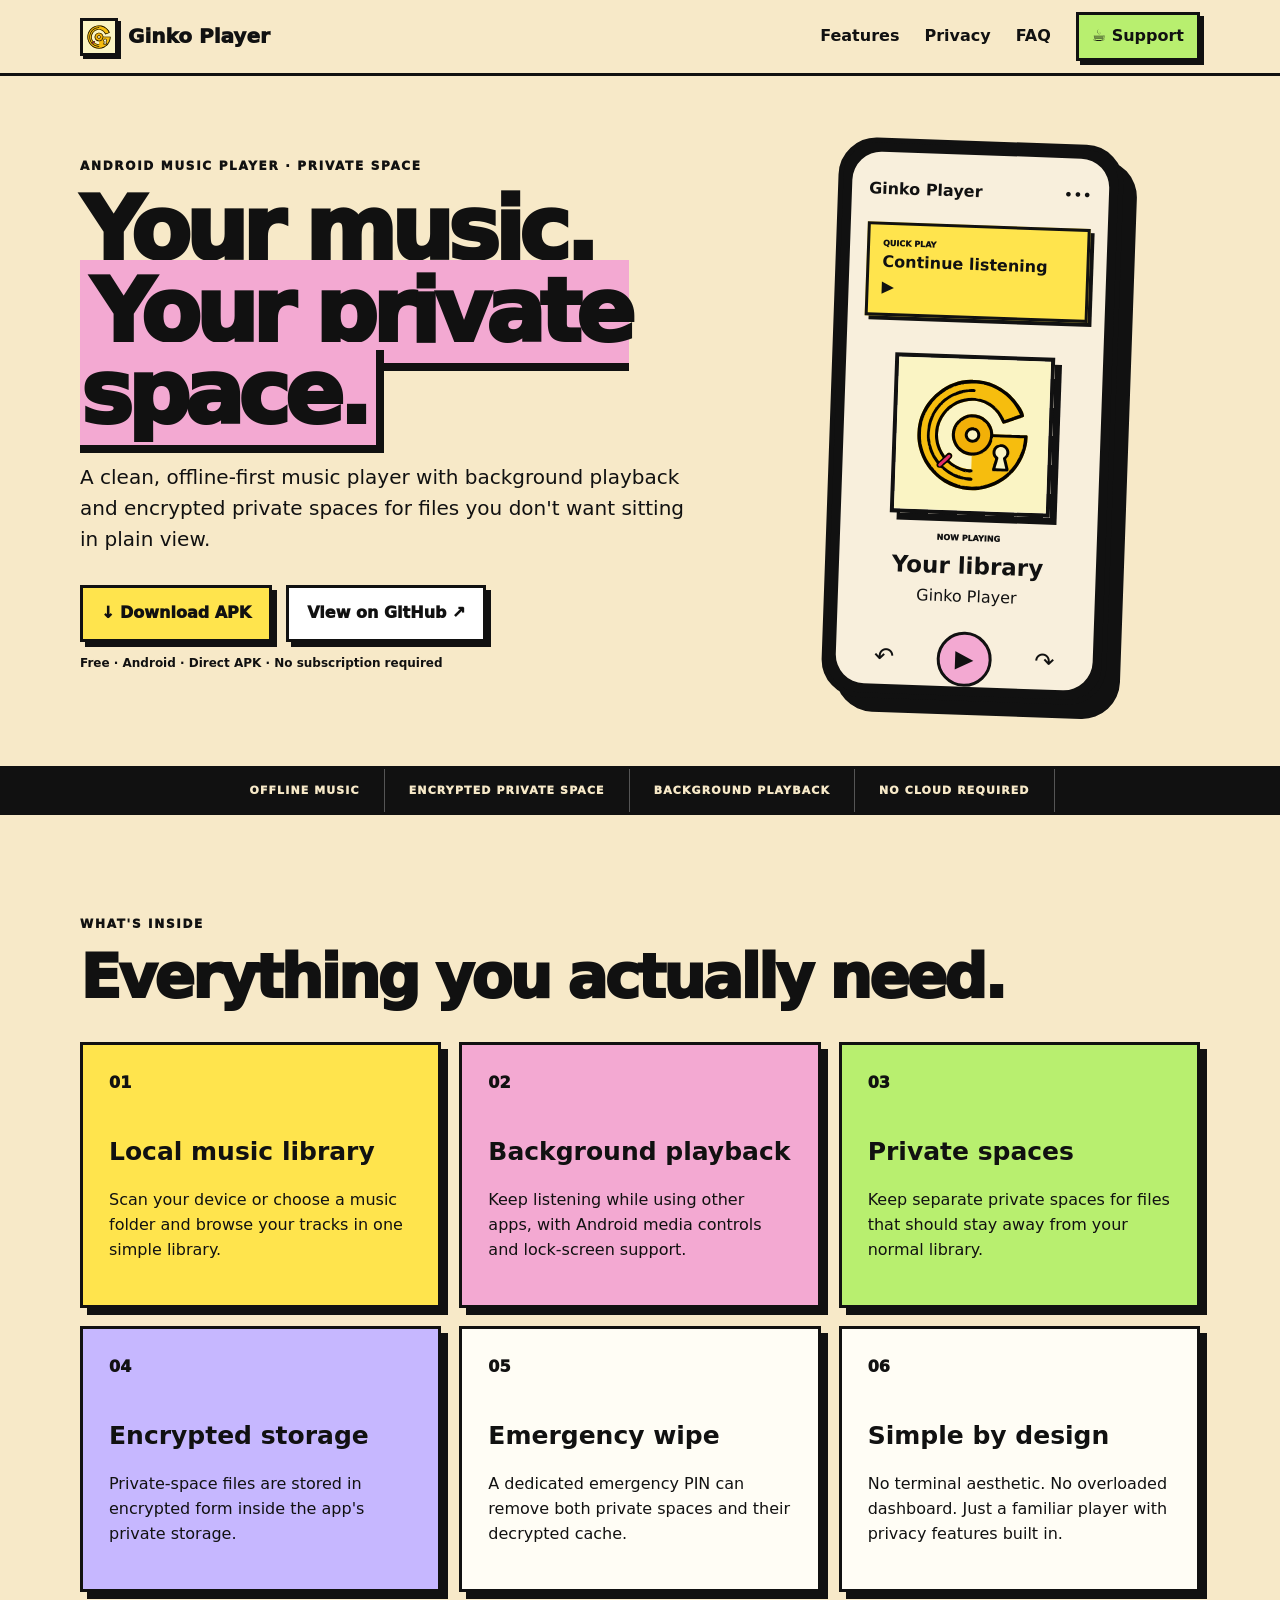
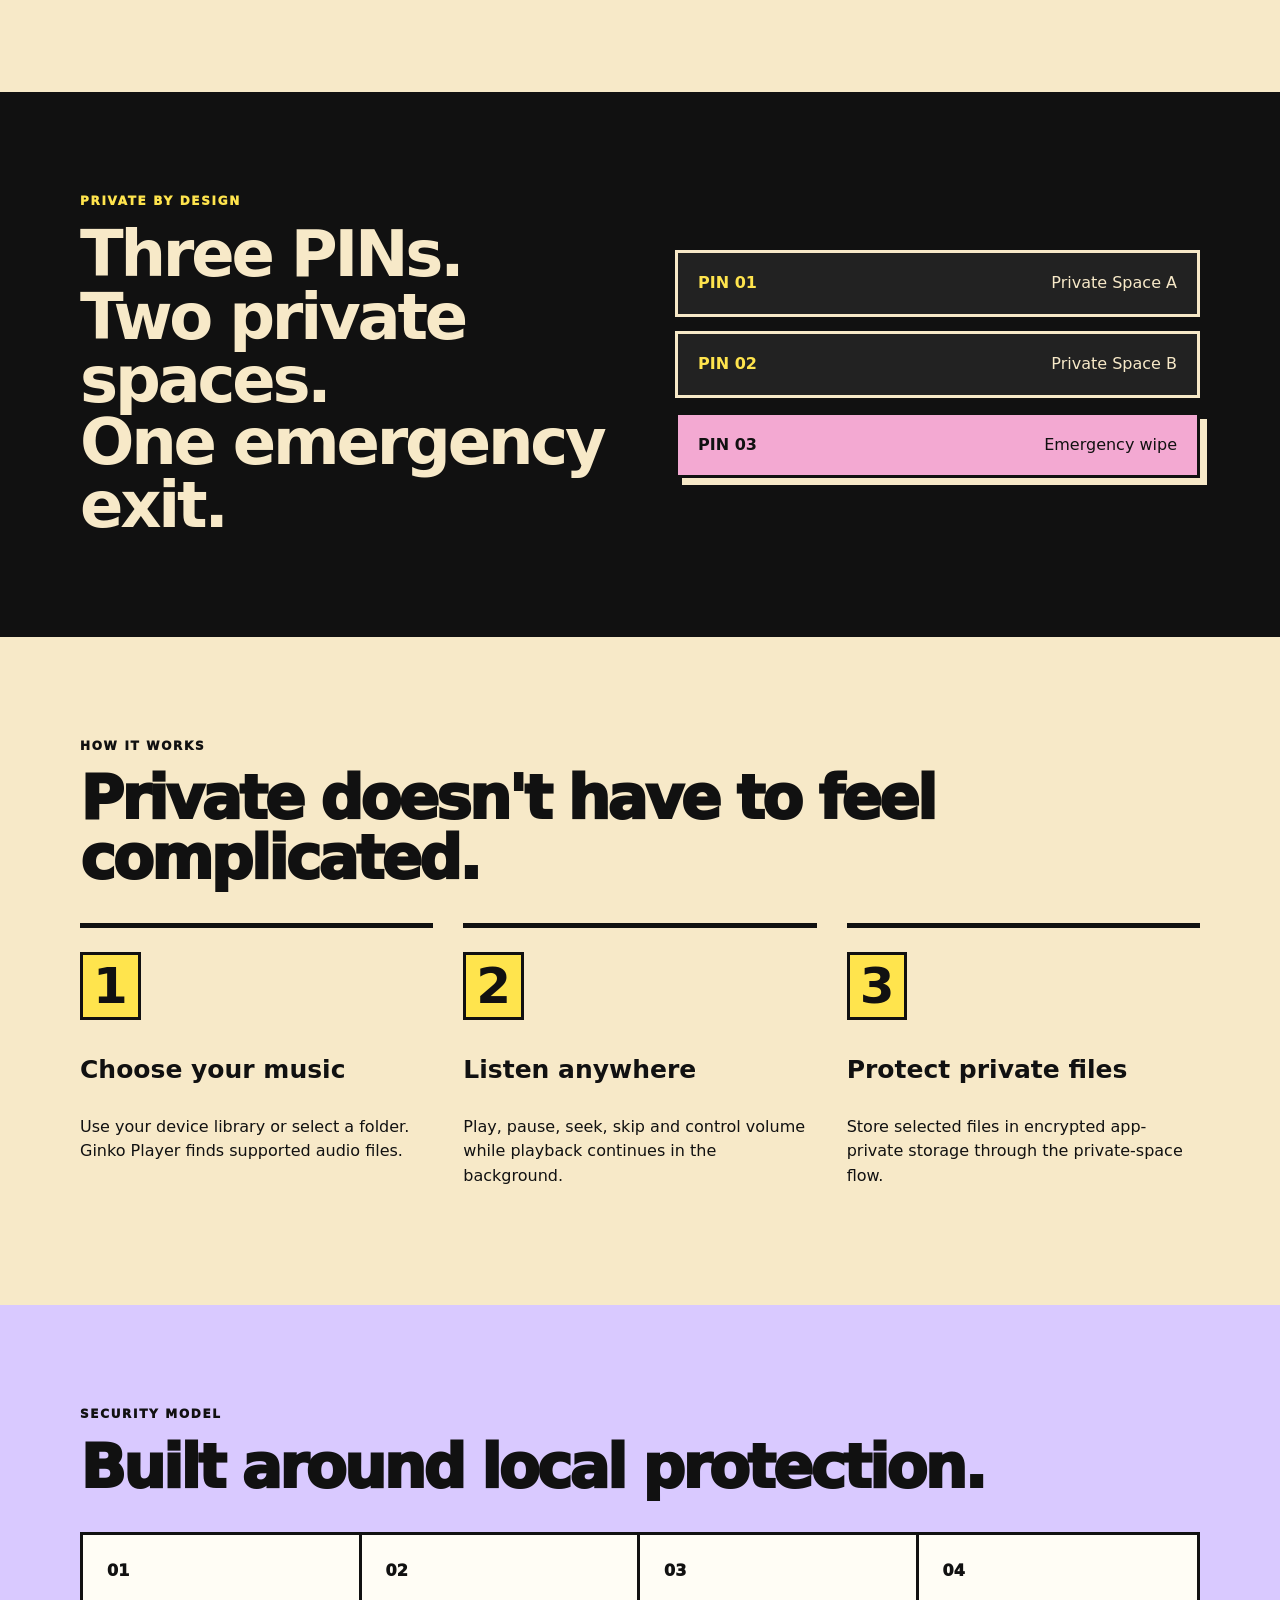
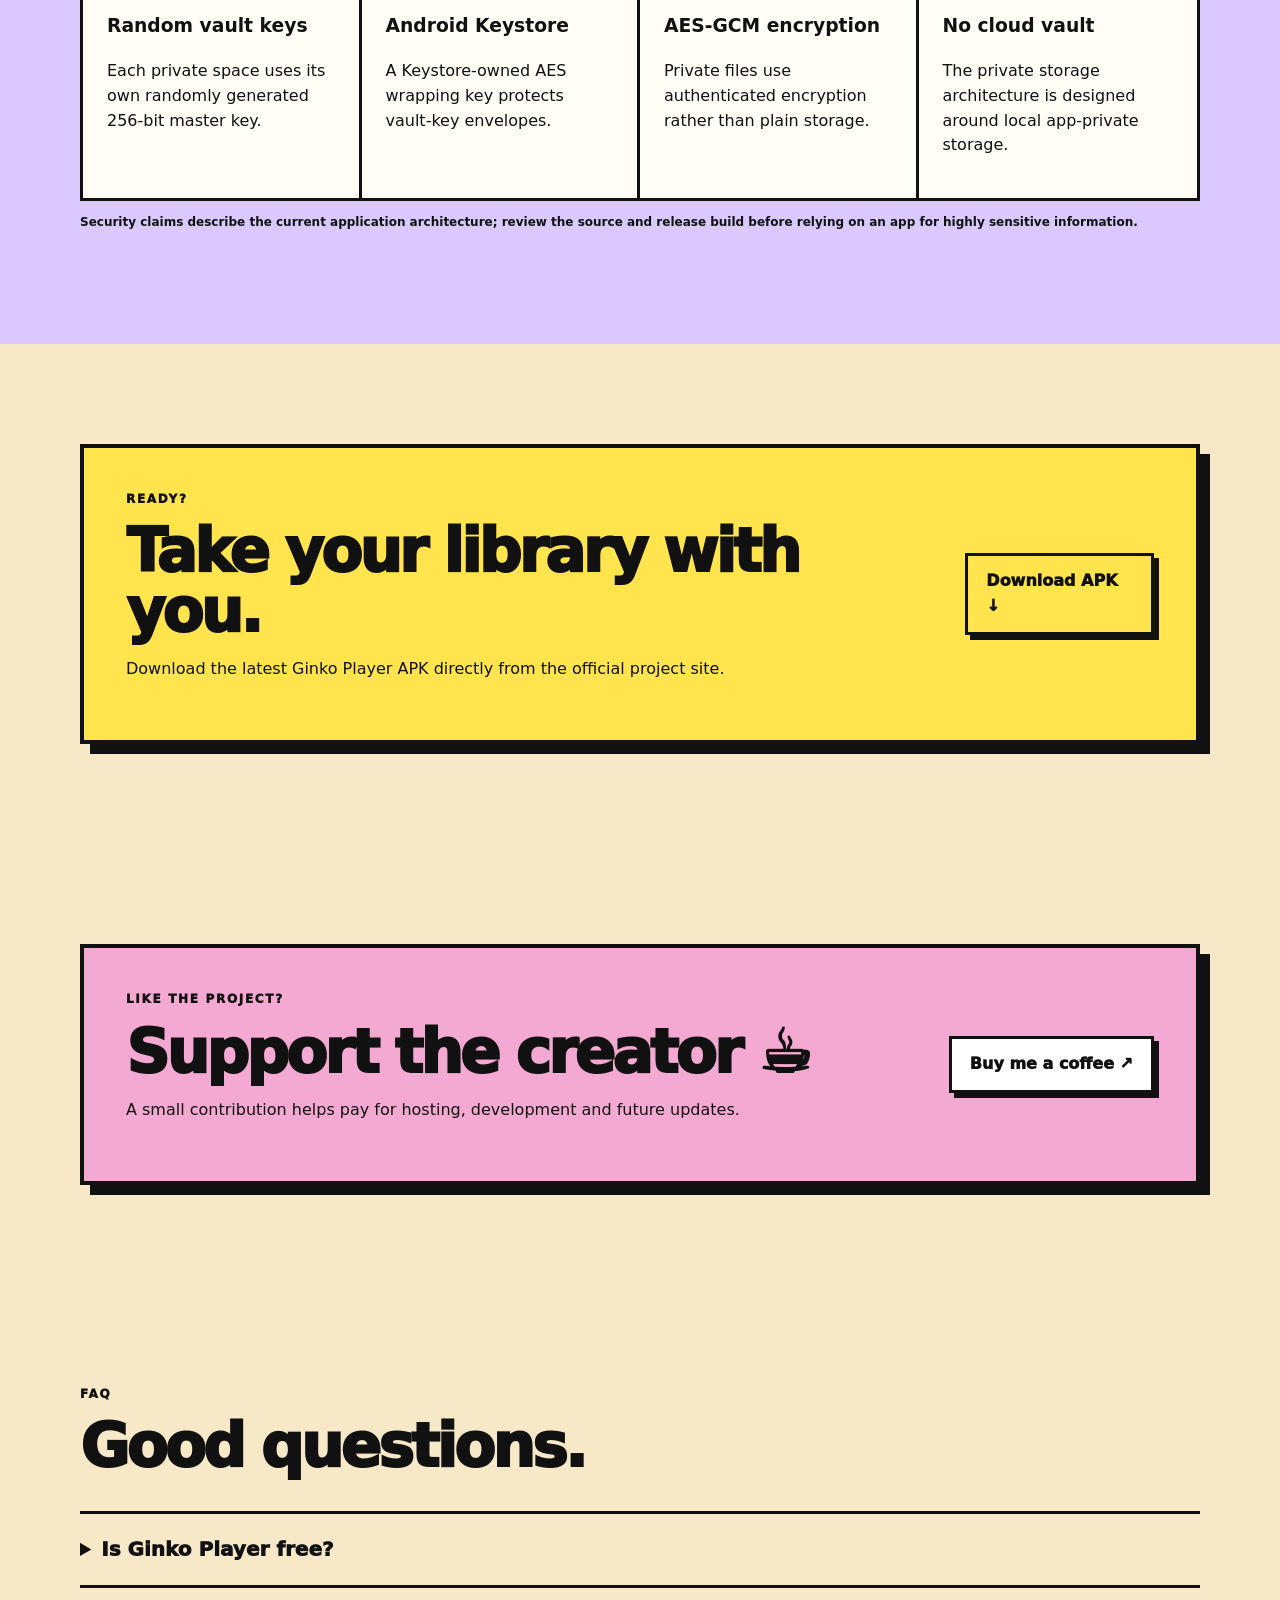
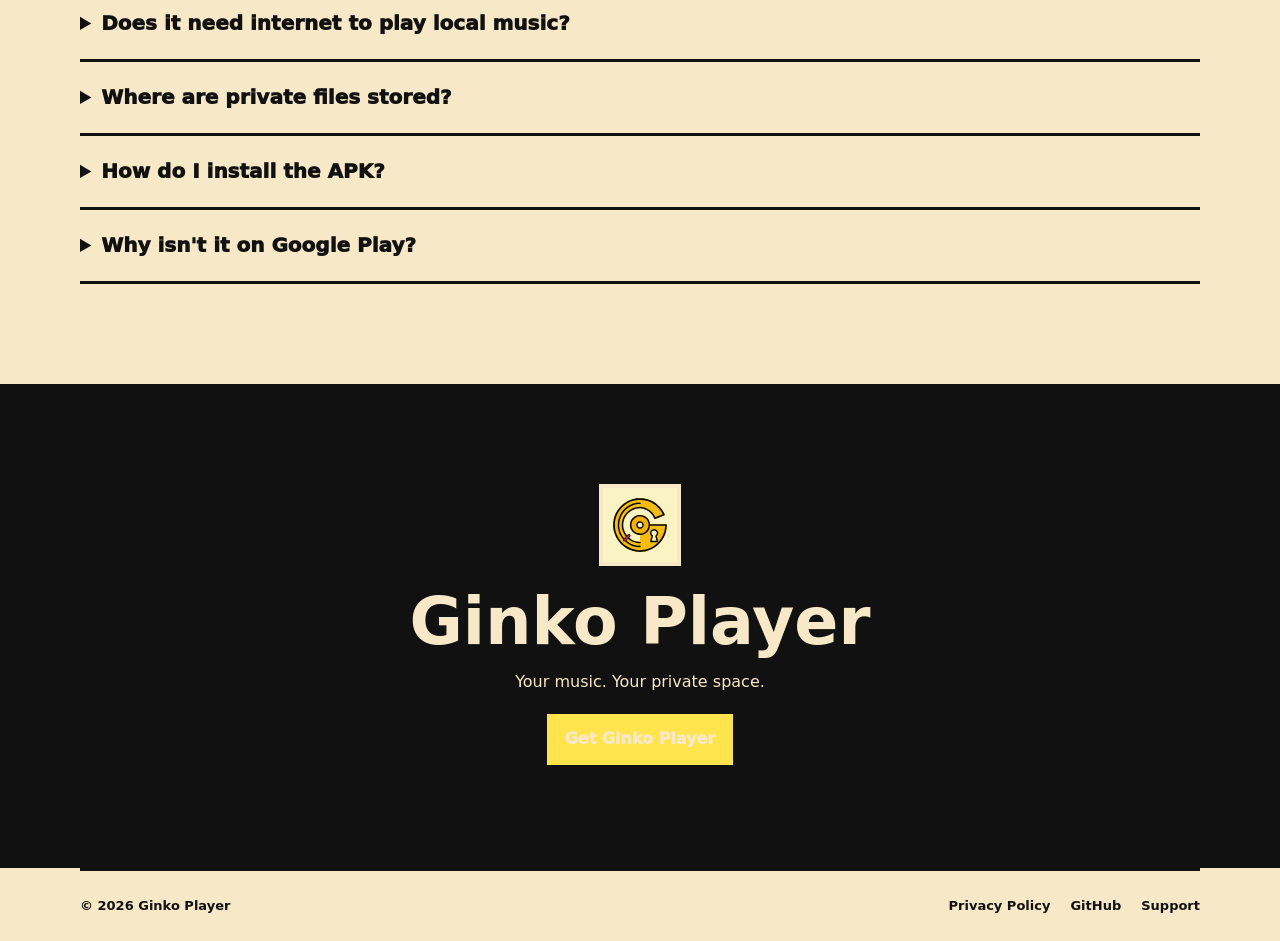
==== index.html @ c8dcdf76 "Update index.html" ====
<!doctype html><html lang="en"><head><meta charset="utf-8"><meta name="viewport" content="width=device-width,initial-scale=1"><title>Ginko Player — Music Player & Private Space</title><meta name="description" content="Ginko Player is a clean Android music player with private spaces, encrypted file storage and background playback."><meta name="keywords" content="Ginko Player, Android music player, private file vault, encrypted storage"><meta property="og:title" content="Ginko Player — Your music. Your private space."><meta property="og:description" content="A modern Android music player with secure private spaces."><link rel="canonical" href="https://YOUR-DOMAIN.example/"><link rel="icon" href="assets/ginko-player-icon.svg"><link rel="stylesheet" href="styles.css"></head><body>
<header class="site-header"><a class="brand" href="#top"><img src="assets/ginko-player-icon.svg" alt="">Ginko Player</a><nav><a href="#features">Features</a><a href="#privacy">Privacy</a><a href="#faq">FAQ</a><a class="nav-support" href="#support">☕ Support</a></nav></header>
<main id="top">
<section class="hero wrap"><div><p class="eyebrow">ANDROID MUSIC PLAYER · PRIVATE SPACE</p><h1>Your music.<br><span>Your private space.</span></h1><p class="lead">A clean, offline-first music player with background playback and encrypted private spaces for files you don't want sitting in plain view.</p><div class="actions"><a class="btn primary" href="download/ginko-player.apk">↓ Download APK</a><a class="btn" href="https://github.com/HARSH11L/" target="_blank">View on GitHub ↗</a></div><p class="micro">Free · Android · Direct APK · No subscription required</p></div><div class="phone-wrap"><div class="phone"><div class="screen"><div class="phone-top"><b>Ginko Player</b><span>•••</span></div><div class="mini-card"><small>QUICK PLAY</small><b>Continue listening</b>▶</div><div class="art"><img src="assets/ginko-player-icon.svg" alt="Ginko Player icon"></div><div class="now"><small>NOW PLAYING</small><h3>Your library</h3><p>Ginko Player</p></div><div class="player-controls"><span>↶</span><strong>▶</strong><span>↷</span></div></div></div></div></section>
<div class="ticker"><div>OFFLINE MUSIC</div><div>ENCRYPTED PRIVATE SPACE</div><div>BACKGROUND PLAYBACK</div><div>NO CLOUD REQUIRED</div></div>
<section id="features" class="section wrap"><div class="section-head"><p class="eyebrow">WHAT'S INSIDE</p><h2>Everything you actually need.</h2></div><div class="grid"><article class="card yellow"><span class="num">01</span><h3>Local music library</h3><p>Scan your device or choose a music folder and browse your tracks in one simple library.</p></article><article class="card pink"><span class="num">02</span><h3>Background playback</h3><p>Keep listening while using other apps, with Android media controls and lock-screen support.</p></article><article class="card green"><span class="num">03</span><h3>Private spaces</h3><p>Keep separate private spaces for files that should stay away from your normal library.</p></article><article class="card purple"><span class="num">04</span><h3>Encrypted storage</h3><p>Private-space files are stored in encrypted form inside the app's private storage.</p></article><article class="card white"><span class="num">05</span><h3>Emergency wipe</h3><p>A dedicated emergency PIN can remove both private spaces and their decrypted cache.</p></article><article class="card white"><span class="num">06</span><h3>Simple by design</h3><p>No terminal aesthetic. No overloaded dashboard. Just a familiar player with privacy features built in.</p></article></div></section>
<section id="privacy" class="section dark"><div class="wrap privacy-layout"><div><p class="eyebrow">PRIVATE BY DESIGN</p><h2>Three PINs.<br>Two private spaces.<br>One emergency exit.</h2></div><div class="pin-flow"><div><b>PIN 01</b><span>Private Space A</span></div><div><b>PIN 02</b><span>Private Space B</span></div><div class="danger"><b>PIN 03</b><span>Emergency wipe</span></div></div></div></section>
<section class="section wrap"><div class="section-head"><p class="eyebrow">HOW IT WORKS</p><h2>Private doesn't have to feel complicated.</h2></div><div class="steps"><div><strong>1</strong><h3>Choose your music</h3><p>Use your device library or select a folder. Ginko Player finds supported audio files.</p></div><div><strong>2</strong><h3>Listen anywhere</h3><p>Play, pause, seek, skip and control volume while playback continues in the background.</p></div><div><strong>3</strong><h3>Protect private files</h3><p>Store selected files in encrypted app-private storage through the private-space flow.</p></div></div></section>
<section class="section alt"><div class="wrap"><div class="section-head"><p class="eyebrow">SECURITY MODEL</p><h2>Built around local protection.</h2></div><div class="security-box"><div><span>01</span><h3>Random vault keys</h3><p>Each private space uses its own randomly generated 256-bit master key.</p></div><div><span>02</span><h3>Android Keystore</h3><p>A Keystore-owned AES wrapping key protects vault-key envelopes.</p></div><div><span>03</span><h3>AES-GCM encryption</h3><p>Private files use authenticated encryption rather than plain storage.</p></div><div><span>04</span><h3>No cloud vault</h3><p>The private storage architecture is designed around local app-private storage.</p></div></div><p class="note">Security claims describe the current application architecture; review the source and release build before relying on an app for highly sensitive information.</p></div></section>
<section class="section wrap"><div class="download-card"><div><p class="eyebrow">READY?</p><h2>Take your library with you.</h2><p>Download the latest Ginko Player APK directly from the official project site.</p></div><a class="btn primary" href="download/ginko-player.apk">Download APK ↓</a></div></section>
<section id="support" class="section wrap"><div class="support-card"><div><p class="eyebrow">LIKE THE PROJECT?</p><h2>Support the creator ☕</h2><p>A small contribution helps pay for hosting, development and future updates.</p></div><a class="btn" href="https://buymeacoffee.com/harsh1l" target="_blank">Buy me a coffee ↗</a></div></section>
<section id="faq" class="section wrap"><div class="section-head"><p class="eyebrow">FAQ</p><h2>Good questions.</h2></div><div class="faq"><details><summary>Is Ginko Player free?</summary><p>Yes. The site is set up for free APK distribution, with optional support for development.</p></details><details><summary>Does it need internet to play local music?</summary><p>Local playback is designed to work from music stored on your device.</p></details><details><summary>Where are private files stored?</summary><p>Private-space files are kept inside app-private storage and encrypted rather than left as ordinary public files.</p></details><details><summary>How do I install the APK?</summary><p>Download the APK and open it on Android. Android may ask you to allow installation from your browser or file manager.</p></details><details><summary>Why isn't it on Google Play?</summary><p>Ginko Player is currently distributed directly as an APK while the project is being developed.</p></details></div></section>
<section class="section final-cta"><div class="wrap"><img src="assets/ginko-player-icon.svg" alt=""><h2>Ginko Player</h2><p>Your music. Your private space.</p><a class="btn primary" href="download/ginko-player.apk">Get Ginko Player</a></div></section></main>
<footer class="footer wrap"><span>© 2026 Ginko Player</span><div><a href="privacy.html">Privacy Policy</a><a href="https://github.com/HARSH11L/GinkoVault">GitHub</a><a href="#support">Support</a></div></footer><script src="script.js"></script></body></html>
---- styles.css ----
*{box-sizing:border-box}html{scroll-behavior:smooth}body{margin:0;background:#f7e9c8;color:#111;font-family:Inter,system-ui,sans-serif;line-height:1.55}a{color:inherit;text-decoration:none}.wrap{width:min(1120px,calc(100% - 40px));margin:auto}.site-header{height:76px;border-bottom:3px solid #111;display:flex;align-items:center;justify-content:space-between;padding:0 max(20px,calc((100vw - 1120px)/2));position:sticky;top:0;background:#f7e9c8;z-index:10}.brand{display:flex;align-items:center;gap:10px;font-weight:950;font-size:20px}.brand img{width:38px;height:38px;border:3px solid #111;box-shadow:3px 3px 0 #111}.site-header nav{display:flex;gap:25px;align-items:center;font-weight:800}.nav-support{background:#b8ef6f;padding:9px 13px;border:3px solid #111;box-shadow:4px 4px 0 #111}.hero{min-height:650px;display:grid;grid-template-columns:1.15fr .85fr;gap:50px;align-items:center;padding:65px 0}.eyebrow{font-size:12px;letter-spacing:.14em;font-weight:950;margin:0 0 13px}.hero h1{font-size:clamp(50px,7vw,88px);line-height:.93;letter-spacing:-.065em;margin:0 0 28px;font-weight:1000}.hero h1 span{background:#f3a9d2;padding:0 10px;box-shadow:8px 8px 0 #111}.lead{font-size:20px;max-width:650px}.actions{display:flex;gap:14px;flex-wrap:wrap;margin-top:30px}.btn{display:inline-block;border:3px solid #111;background:#fff;padding:13px 18px;font-weight:950;box-shadow:5px 5px 0 #111;transition:.12s}.btn:hover{transform:translate(3px,3px);box-shadow:2px 2px 0 #111}.primary{background:#ffe44d!important}.micro{font-size:12px;font-weight:800}.phone-wrap{display:flex;justify-content:center}.phone{width:285px;height:560px;background:#111;border:5px solid #111;border-radius:38px;padding:9px;box-shadow:14px 14px #111;transform:rotate(2deg)}.screen{height:100%;border-radius:29px;background:#f8efdc;padding:25px 17px;overflow:hidden}.phone-top{display:flex;justify-content:space-between}.mini-card{margin-top:20px;background:#ffe44d;border:3px solid #111;padding:13px;box-shadow:4px 4px #111}.mini-card small,.now small{display:block;font-size:8px;font-weight:950}.mini-card b{display:block}.art{width:160px;height:160px;margin:36px auto 18px;border:4px solid #111;box-shadow:7px 7px #111}.art img{width:100%;height:100%;object-fit:cover}.now{text-align:center}.now h3{margin:4px 0 0;font-size:23px}.now p{margin:0}.player-controls{display:flex;justify-content:space-around;align-items:center;margin-top:22px;font-size:24px}.player-controls strong{width:55px;height:55px;border:3px solid #111;background:#f3a9d2;display:grid;place-items:center;border-radius:50%}.ticker{border-block:3px solid #111;background:#111;color:#f7e9c8;display:flex;justify-content:center;flex-wrap:wrap}.ticker div{padding:13px 24px;font-size:11px;font-weight:950;letter-spacing:.1em;border-right:1px solid #555}.section{padding:100px 0}.section-head{margin-bottom:35px}.section-head h2,.download-card h2,.support-card h2{font-size:clamp(38px,5vw,60px);line-height:1;letter-spacing:-.05em;margin:0;font-weight:1000}.grid{display:grid;grid-template-columns:repeat(3,1fr);gap:18px}.card{border:3px solid #111;padding:26px;min-height:235px;box-shadow:7px 7px #111}.yellow{background:#ffe44d}.pink{background:#f3a9d2}.green{background:#b8ef6f}.purple{background:#c6b7ff}.white{background:#fffdf5}.num{font-weight:950}.card h3{font-size:25px;margin:38px 0 8px}.dark{background:#111;color:#f7e9c8}.privacy-layout{display:grid;grid-template-columns:1fr 1fr;gap:70px;align-items:center}.dark .eyebrow{color:#ffe44d}.privacy-layout h2{font-size:clamp(42px,5vw,67px);line-height:.98;letter-spacing:-.05em;margin:0}.pin-flow{display:grid;gap:14px}.pin-flow div{border:3px solid #f7e9c8;padding:18px 20px;display:flex;justify-content:space-between;background:#222}.pin-flow b{color:#ffe44d}.pin-flow .danger{background:#f3a9d2;color:#111;border-color:#111;box-shadow:7px 7px #f7e9c8}.pin-flow .danger b{color:#111}.steps{display:grid;grid-template-columns:repeat(3,1fr);gap:30px}.steps>div{border-top:5px solid #111;padding-top:20px}.steps strong{font-size:50px;background:#ffe44d;padding:2px 10px;border:3px solid #111}.steps h3{font-size:25px}.alt{background:#d9c9ff}.security-box{display:grid;grid-template-columns:repeat(4,1fr);border:3px solid #111;background:#fffdf5}.security-box>div{padding:24px;border-right:3px solid #111}.security-box>div:last-child{border:0}.security-box span{font-weight:950}.security-box h3{margin-top:28px}.note{font-size:12px;font-weight:700}.download-card,.support-card{border:4px solid #111;box-shadow:10px 10px #111;padding:42px;background:#ffe44d;display:flex;justify-content:space-between;align-items:center;gap:35px}.support-card{background:#f3a9d2}.faq{border-top:3px solid #111}.faq details{border-bottom:3px solid #111;padding:20px 0}.faq summary{cursor:pointer;font-weight:950;font-size:20px}.final-cta{background:#111;color:#f7e9c8;text-align:center}.final-cta img{width:82px;border:4px solid #f7e9c8}.final-cta h2{font-size:65px;line-height:1;margin:15px 0 5px}.footer{border-top:3px solid #111;padding:25px 0;display:flex;justify-content:space-between;font-weight:800;font-size:13px}.footer div{display:flex;gap:20px}.legal{max-width:850px;padding:90px 0}.legal h1{font-size:65px;line-height:1}.legal h2{margin-top:45px}@media(max-width:800px){.site-header{height:auto;min-height:70px;padding:12px 20px}.site-header nav{gap:10px;font-size:12px}.site-header nav a:not(.nav-support){display:none}.hero{grid-template-columns:1fr;padding:55px 0}.phone-wrap{order:-1}.phone{width:250px;height:490px}.grid,.steps,.security-box,.privacy-layout{grid-template-columns:1fr}.security-box>div{border-right:0;border-bottom:3px solid #111}.security-box>div:last-child{border-bottom:0}.download-card,.support-card{flex-direction:column;align-items:flex-start}.ticker div{border-bottom:1px solid #555}.footer{flex-direction:column;gap:12px}.hero h1{font-size:55px}}
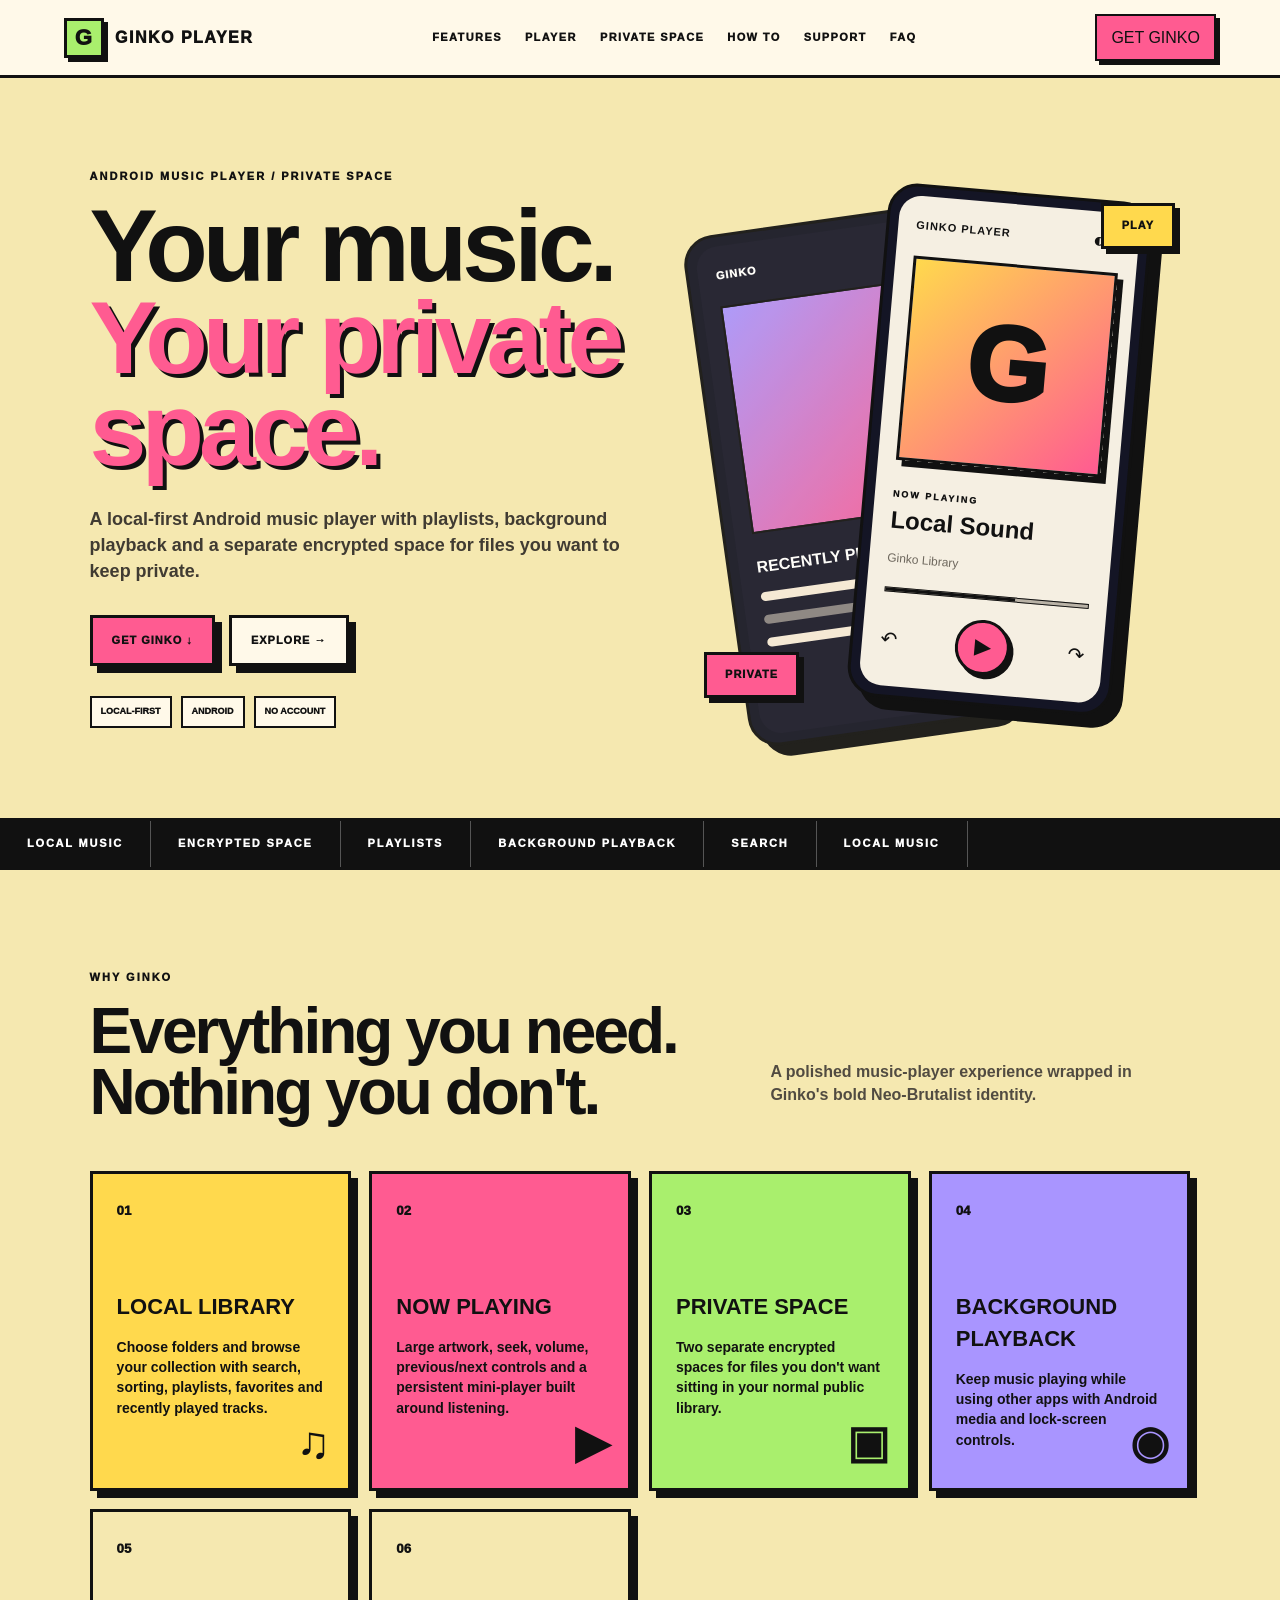
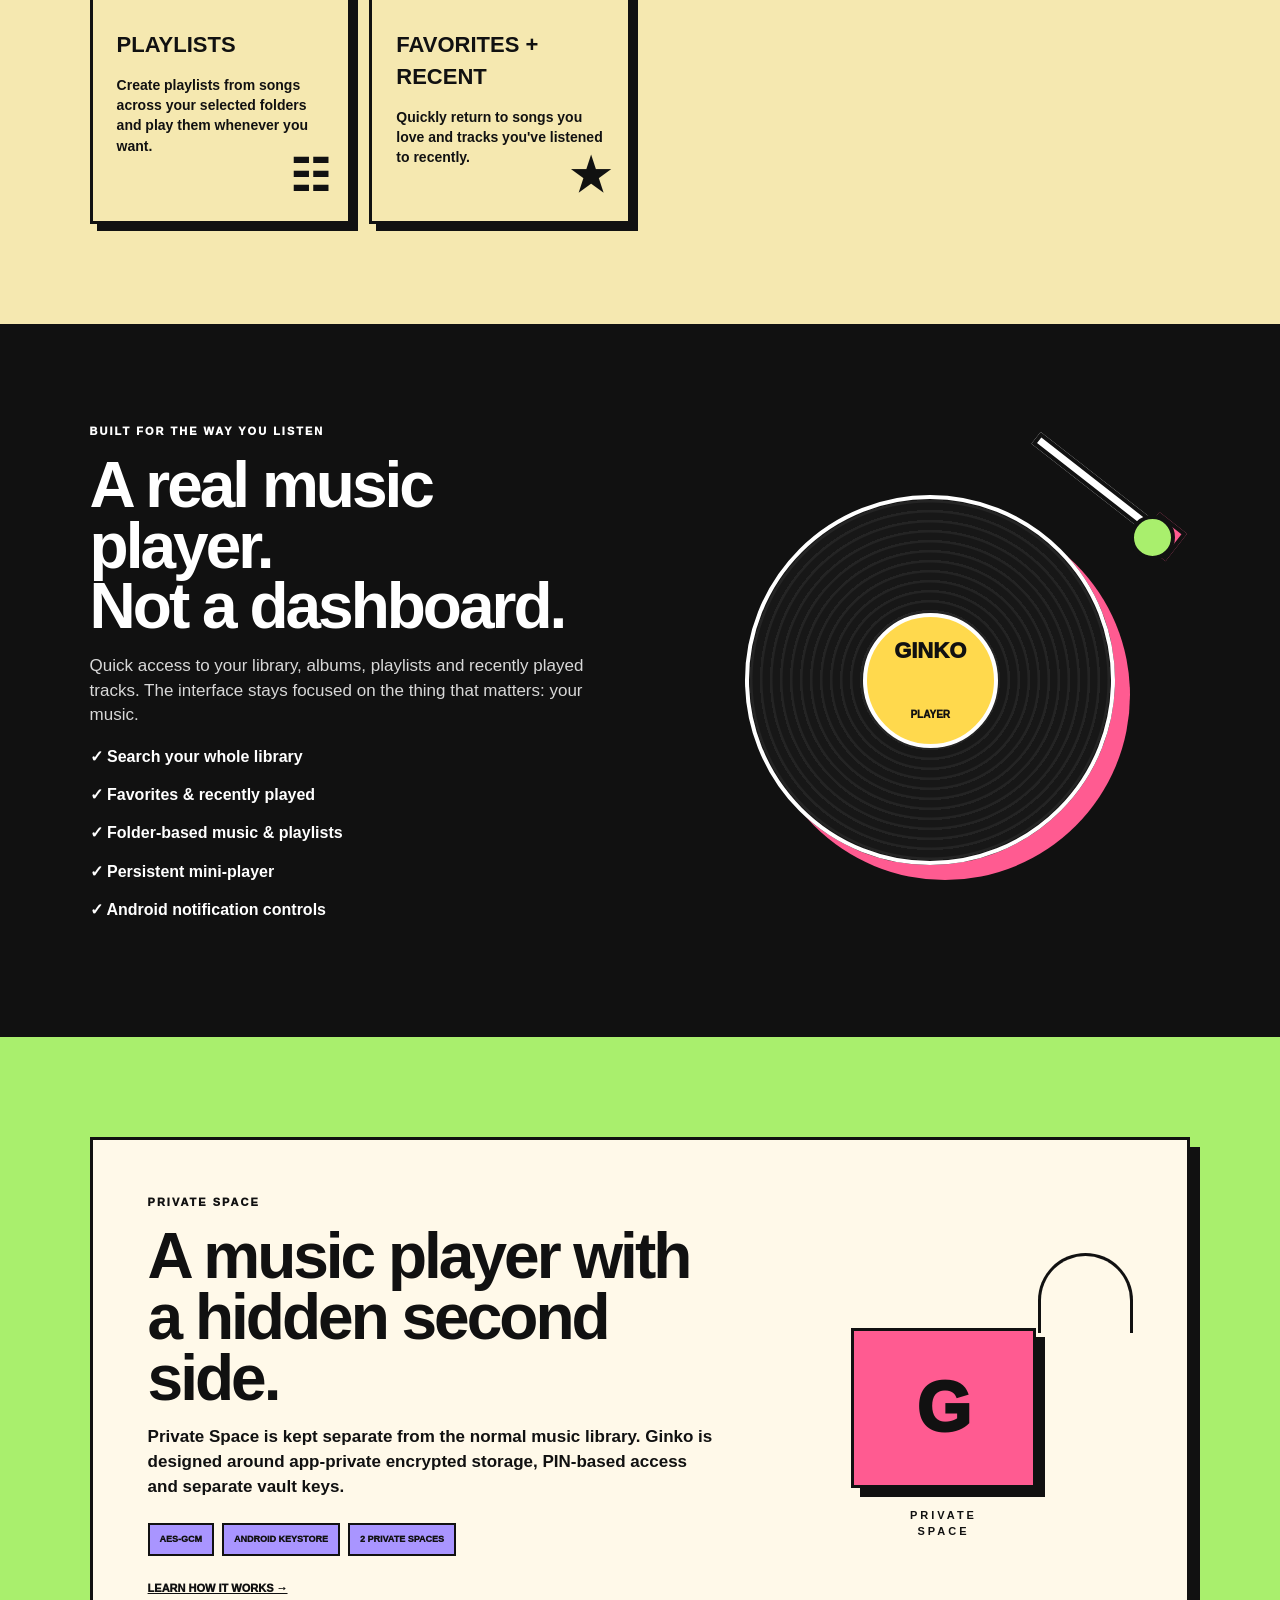
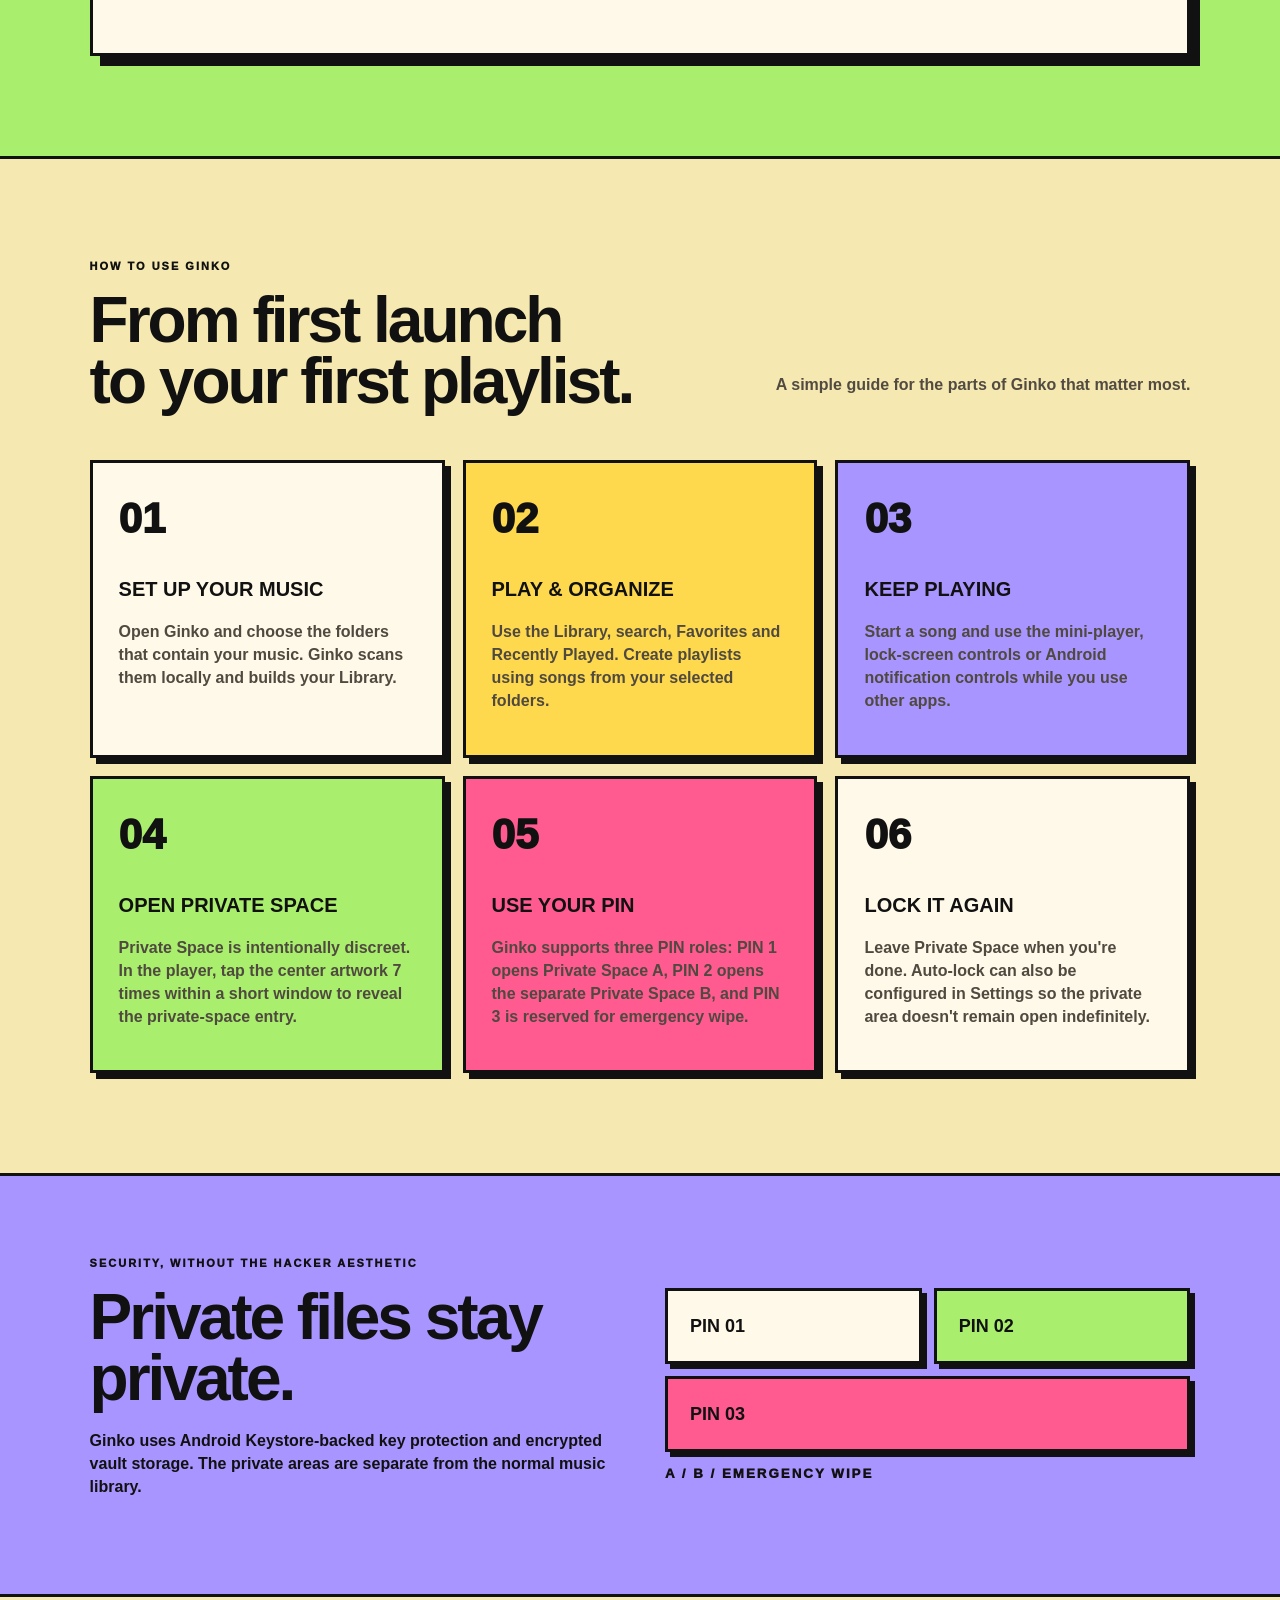
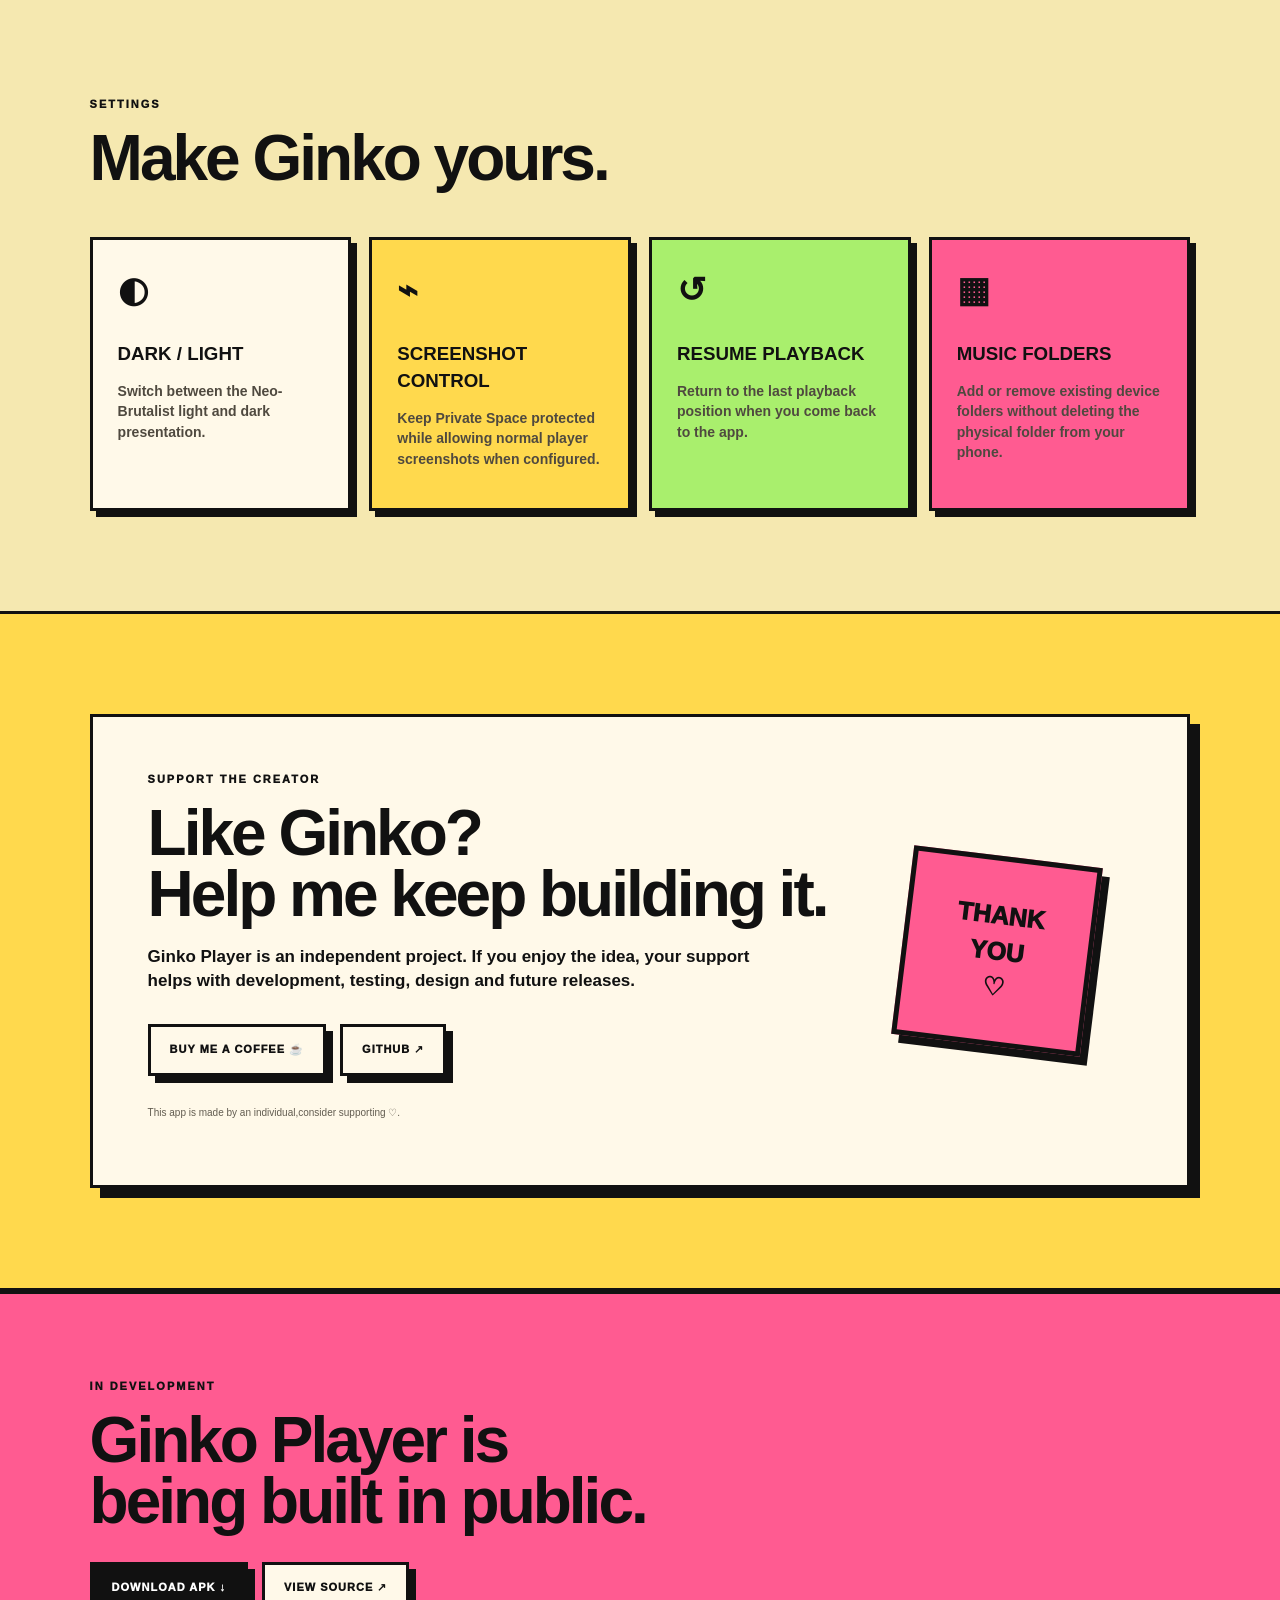
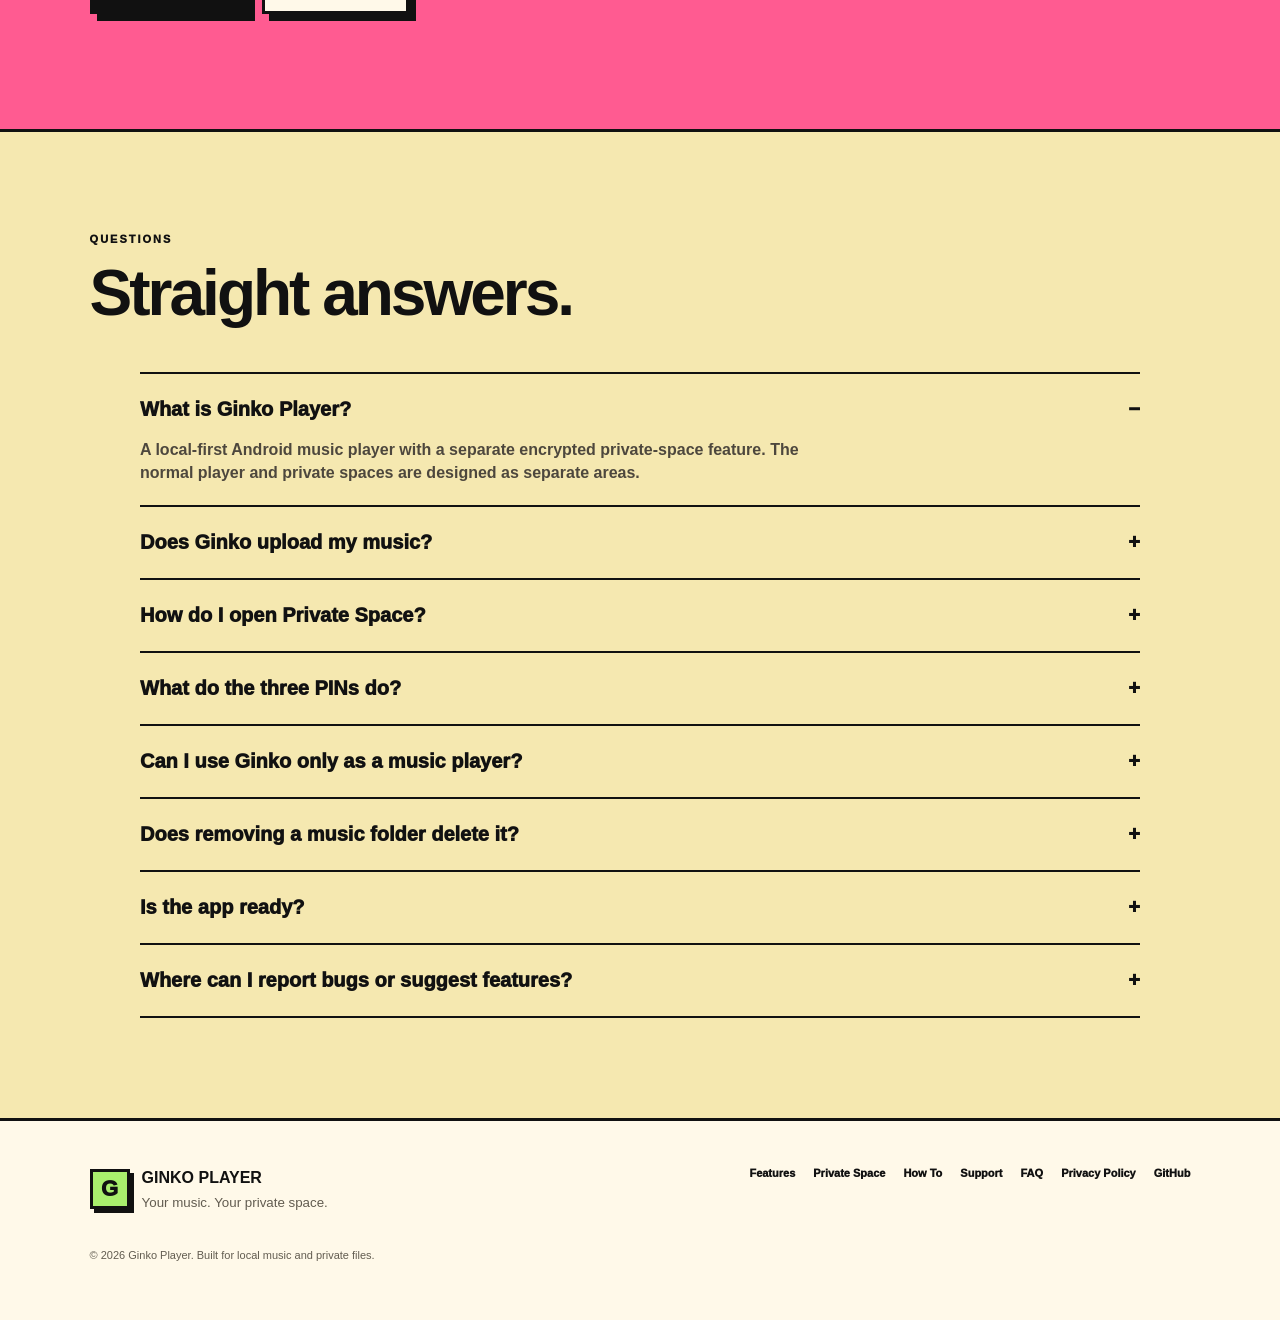
==== commit a5e0c4cd: "Add files via upload" ====
--- a/index.html
+++ b/index.html
@@ -1,14 +1,34 @@
-<!doctype html><html lang="en"><head><meta charset="utf-8"><meta name="viewport" content="width=device-width,initial-scale=1"><title>Ginko Player — Music Player & Private Space</title><meta name="description" content="Ginko Player is a clean Android music player with private spaces, encrypted file storage and background playback."><meta name="keywords" content="Ginko Player, Android music player, private file vault, encrypted storage"><meta property="og:title" content="Ginko Player — Your music. Your private space."><meta property="og:description" content="A modern Android music player with secure private spaces."><link rel="canonical" href="https://YOUR-DOMAIN.example/"><link rel="icon" href="assets/ginko-player-icon.svg"><link rel="stylesheet" href="styles.css"></head><body>
-<header class="site-header"><a class="brand" href="#top"><img src="assets/ginko-player-icon.svg" alt="">Ginko Player</a><nav><a href="#features">Features</a><a href="#privacy">Privacy</a><a href="#faq">FAQ</a><a class="nav-support" href="#support">☕ Support</a></nav></header>
+<!doctype html>
+<html lang="en">
+<head>
+<meta charset="utf-8"><meta name="viewport" content="width=device-width,initial-scale=1">
+<meta name="description" content="Ginko Player — a Neo-Brutalist Android music player with a private encrypted space for your files.">
+<meta name="theme-color" content="#f5e8b0"><title>Ginko Player — Your music. Your private space.</title>
+<link rel="stylesheet" href="styles.css">
+</head>
+<body>
+<header class="site-header"><a class="brand" href="#top"><span class="brand-mark">G</span><span>GINKO PLAYER</span></a><nav><a href="#features">FEATURES</a><a href="#showcase">PLAYER</a><a href="#private-space">PRIVATE SPACE</a><a href="#how-to">HOW TO</a><a href="#support">SUPPORT</a><a href="#faq">FAQ</a></nav><a class="nav-btn" href="#download">GET GINKO</a><button class="menu" aria-label="menu">☰</button></header>
 <main id="top">
-<section class="hero wrap"><div><p class="eyebrow">ANDROID MUSIC PLAYER · PRIVATE SPACE</p><h1>Your music.<br><span>Your private space.</span></h1><p class="lead">A clean, offline-first music player with background playback and encrypted private spaces for files you don't want sitting in plain view.</p><div class="actions"><a class="btn primary" href="download/ginko-player.apk">↓ Download APK</a><a class="btn" href="https://github.com/HARSH11L/" target="_blank">View on GitHub ↗</a></div><p class="micro">Free · Android · Direct APK · No subscription required</p></div><div class="phone-wrap"><div class="phone"><div class="screen"><div class="phone-top"><b>Ginko Player</b><span>•••</span></div><div class="mini-card"><small>QUICK PLAY</small><b>Continue listening</b>▶</div><div class="art"><img src="assets/ginko-player-icon.svg" alt="Ginko Player icon"></div><div class="now"><small>NOW PLAYING</small><h3>Your library</h3><p>Ginko Player</p></div><div class="player-controls"><span>↶</span><strong>▶</strong><span>↷</span></div></div></div></div></section>
-<div class="ticker"><div>OFFLINE MUSIC</div><div>ENCRYPTED PRIVATE SPACE</div><div>BACKGROUND PLAYBACK</div><div>NO CLOUD REQUIRED</div></div>
-<section id="features" class="section wrap"><div class="section-head"><p class="eyebrow">WHAT'S INSIDE</p><h2>Everything you actually need.</h2></div><div class="grid"><article class="card yellow"><span class="num">01</span><h3>Local music library</h3><p>Scan your device or choose a music folder and browse your tracks in one simple library.</p></article><article class="card pink"><span class="num">02</span><h3>Background playback</h3><p>Keep listening while using other apps, with Android media controls and lock-screen support.</p></article><article class="card green"><span class="num">03</span><h3>Private spaces</h3><p>Keep separate private spaces for files that should stay away from your normal library.</p></article><article class="card purple"><span class="num">04</span><h3>Encrypted storage</h3><p>Private-space files are stored in encrypted form inside the app's private storage.</p></article><article class="card white"><span class="num">05</span><h3>Emergency wipe</h3><p>A dedicated emergency PIN can remove both private spaces and their decrypted cache.</p></article><article class="card white"><span class="num">06</span><h3>Simple by design</h3><p>No terminal aesthetic. No overloaded dashboard. Just a familiar player with privacy features built in.</p></article></div></section>
-<section id="privacy" class="section dark"><div class="wrap privacy-layout"><div><p class="eyebrow">PRIVATE BY DESIGN</p><h2>Three PINs.<br>Two private spaces.<br>One emergency exit.</h2></div><div class="pin-flow"><div><b>PIN 01</b><span>Private Space A</span></div><div><b>PIN 02</b><span>Private Space B</span></div><div class="danger"><b>PIN 03</b><span>Emergency wipe</span></div></div></div></section>
-<section class="section wrap"><div class="section-head"><p class="eyebrow">HOW IT WORKS</p><h2>Private doesn't have to feel complicated.</h2></div><div class="steps"><div><strong>1</strong><h3>Choose your music</h3><p>Use your device library or select a folder. Ginko Player finds supported audio files.</p></div><div><strong>2</strong><h3>Listen anywhere</h3><p>Play, pause, seek, skip and control volume while playback continues in the background.</p></div><div><strong>3</strong><h3>Protect private files</h3><p>Store selected files in encrypted app-private storage through the private-space flow.</p></div></div></section>
-<section class="section alt"><div class="wrap"><div class="section-head"><p class="eyebrow">SECURITY MODEL</p><h2>Built around local protection.</h2></div><div class="security-box"><div><span>01</span><h3>Random vault keys</h3><p>Each private space uses its own randomly generated 256-bit master key.</p></div><div><span>02</span><h3>Android Keystore</h3><p>A Keystore-owned AES wrapping key protects vault-key envelopes.</p></div><div><span>03</span><h3>AES-GCM encryption</h3><p>Private files use authenticated encryption rather than plain storage.</p></div><div><span>04</span><h3>No cloud vault</h3><p>The private storage architecture is designed around local app-private storage.</p></div></div><p class="note">Security claims describe the current application architecture; review the source and release build before relying on an app for highly sensitive information.</p></div></section>
-<section class="section wrap"><div class="download-card"><div><p class="eyebrow">READY?</p><h2>Take your library with you.</h2><p>Download the latest Ginko Player APK directly from the official project site.</p></div><a class="btn primary" href="download/ginko-player.apk">Download APK ↓</a></div></section>
-<section id="support" class="section wrap"><div class="support-card"><div><p class="eyebrow">LIKE THE PROJECT?</p><h2>Support the creator ☕</h2><p>A small contribution helps pay for hosting, development and future updates.</p></div><a class="btn" href="https://buymeacoffee.com/harsh1l" target="_blank">Buy me a coffee ↗</a></div></section>
-<section id="faq" class="section wrap"><div class="section-head"><p class="eyebrow">FAQ</p><h2>Good questions.</h2></div><div class="faq"><details><summary>Is Ginko Player free?</summary><p>Yes. The site is set up for free APK distribution, with optional support for development.</p></details><details><summary>Does it need internet to play local music?</summary><p>Local playback is designed to work from music stored on your device.</p></details><details><summary>Where are private files stored?</summary><p>Private-space files are kept inside app-private storage and encrypted rather than left as ordinary public files.</p></details><details><summary>How do I install the APK?</summary><p>Download the APK and open it on Android. Android may ask you to allow installation from your browser or file manager.</p></details><details><summary>Why isn't it on Google Play?</summary><p>Ginko Player is currently distributed directly as an APK while the project is being developed.</p></details></div></section>
-<section class="section final-cta"><div class="wrap"><img src="assets/ginko-player-icon.svg" alt=""><h2>Ginko Player</h2><p>Your music. Your private space.</p><a class="btn primary" href="download/ginko-player.apk">Get Ginko Player</a></div></section></main>
-<footer class="footer wrap"><span>© 2026 Ginko Player</span><div><a href="privacy.html">Privacy Policy</a><a href="https://github.com/HARSH11L/GinkoVault">GitHub</a><a href="#support">Support</a></div></footer><script src="script.js"></script></body></html>
+<section class="hero"><div class="hero-copy"><p class="eyebrow">ANDROID MUSIC PLAYER / PRIVATE SPACE</p><h1>Your music.<br><em>Your private space.</em></h1><p class="lead">A local-first Android music player with playlists, background playback and a separate encrypted space for files you want to keep private.</p><div class="actions"><a class="neo-btn pink" href="#download">GET GINKO ↓</a><a class="neo-btn cream" href="#features">EXPLORE →</a></div><div class="badges"><span>LOCAL-FIRST</span><span>ANDROID</span><span>NO ACCOUNT</span></div></div><div class="hero-art"><div class="tag yellow">PLAY</div><div class="phone back"><div class="phone-inner dark"><div class="top">GINKO <span>•••</span></div><div class="tiny-art purple"></div><b>RECENTLY PLAYED</b><div class="ghost-line"></div><div class="ghost-line short"></div><div class="ghost-line"></div></div></div><div class="phone front"><div class="phone-inner"><div class="top"><b>GINKO PLAYER</b><span>◐ ⚙</span></div><div class="big-art"><span>G</span></div><p class="label">NOW PLAYING</p><h3>Local Sound</h3><p class="muted">Ginko Library</p><div class="progress"><i></i></div><div class="controls"><span>↶</span><strong>▶</strong><span>↷</span></div><div class="private-pill">PRIVATE SPACE <b>LOCKED</b></div></div></div><div class="tag pink-tag">PRIVATE</div></div></section>
+<div class="ticker"><span>LOCAL MUSIC</span><span>ENCRYPTED SPACE</span><span>PLAYLISTS</span><span>BACKGROUND PLAYBACK</span><span>SEARCH</span><span>LOCAL MUSIC</span></div>
+
+<section id="features" class="section"><div class="heading"><div><p class="eyebrow">WHY GINKO</p><h2>Everything you need.<br>Nothing you don't.</h2></div><p>A polished music-player experience wrapped in Ginko's bold Neo-Brutalist identity.</p></div><div class="feature-grid"><article class="feature yellow"><small>01</small><h3>LOCAL LIBRARY</h3><p>Choose folders and browse your collection with search, sorting, playlists, favorites and recently played tracks.</p><b class="glyph">♫</b></article><article class="feature pink"><small>02</small><h3>NOW PLAYING</h3><p>Large artwork, seek, volume, previous/next controls and a persistent mini-player built around listening.</p><b class="glyph">▶</b></article><article class="feature green"><small>03</small><h3>PRIVATE SPACE</h3><p>Two separate encrypted spaces for files you don't want sitting in your normal public library.</p><b class="glyph">▣</b></article><article class="feature purple"><small>04</small><h3>BACKGROUND PLAYBACK</h3><p>Keep music playing while using other apps with Android media and lock-screen controls.</p><b class="glyph">◉</b></article><article class="feature cream"><small>05</small><h3>PLAYLISTS</h3><p>Create playlists from songs across your selected folders and play them whenever you want.</p><b class="glyph">☷</b></article><article class="feature black"><small>06</small><h3>FAVORITES + RECENT</h3><p>Quickly return to songs you love and tracks you've listened to recently.</p><b class="glyph">★</b></article></div></section>
+
+<section id="showcase" class="showcase"><div class="showcase-copy"><p class="eyebrow">BUILT FOR THE WAY YOU LISTEN</p><h2>A real music player.<br>Not a dashboard.</h2><p>Quick access to your library, albums, playlists and recently played tracks. The interface stays focused on the thing that matters: your music.</p><ul><li>✓ Search your whole library</li><li>✓ Favorites & recently played</li><li>✓ Folder-based music & playlists</li><li>✓ Persistent mini-player</li><li>✓ Android notification controls</li></ul></div><div class="record-stage"><div class="record"><div class="record-label">GINKO<small>PLAYER</small></div></div><div class="arm"></div><div class="arm-base"></div></div></section>
+
+<section id="private-space" class="privacy"><div class="privacy-card"><div><p class="eyebrow">PRIVATE SPACE</p><h2>A music player with<br>a hidden second side.</h2><p>Private Space is kept separate from the normal music library. Ginko is designed around app-private encrypted storage, PIN-based access and separate vault keys.</p><div class="pills"><span>AES-GCM</span><span>ANDROID KEYSTORE</span><span>2 PRIVATE SPACES</span></div><a class="text-link" href="#how-to-private">LEARN HOW IT WORKS →</a></div><div class="lock"><div class="shackle"></div><div class="lock-body">G</div><b>PRIVATE<br>SPACE</b></div></div></section>
+
+<section id="how-to" class="section how"><div class="heading"><div><p class="eyebrow">HOW TO USE GINKO</p><h2>From first launch<br>to your first playlist.</h2></div><p>A simple guide for the parts of Ginko that matter most.</p></div><div class="guide-grid"><article><span>01</span><h3>SET UP YOUR MUSIC</h3><p>Open Ginko and choose the folders that contain your music. Ginko scans them locally and builds your Library.</p></article><article><span>02</span><h3>PLAY & ORGANIZE</h3><p>Use the Library, search, Favorites and Recently Played. Create playlists using songs from your selected folders.</p></article><article><span>03</span><h3>KEEP PLAYING</h3><p>Start a song and use the mini-player, lock-screen controls or Android notification controls while you use other apps.</p></article><article id="how-to-private"><span>04</span><h3>OPEN PRIVATE SPACE</h3><p>Private Space is intentionally discreet. In the player, tap the center artwork 7 times within a short window to reveal the private-space entry.</p></article><article><span>05</span><h3>USE YOUR PIN</h3><p>Ginko supports three PIN roles: PIN 1 opens Private Space A, PIN 2 opens the separate Private Space B, and PIN 3 is reserved for emergency wipe.</p></article><article><span>06</span><h3>LOCK IT AGAIN</h3><p>Leave Private Space when you're done. Auto-lock can also be configured in Settings so the private area doesn't remain open indefinitely.</p></article></div></section>
+
+<section class="security-strip"><div><p class="eyebrow">SECURITY, WITHOUT THE HACKER AESTHETIC</p><h2>Private files stay private.</h2><p>Ginko uses Android Keystore-backed key protection and encrypted vault storage. The private areas are separate from the normal music library.</p></div><div class="security-stack"><b>PIN 01</b><b>PIN 02</b><b>PIN 03</b><small>A / B / EMERGENCY WIPE</small></div></section>
+
+<section class="section"><div class="heading"><div><p class="eyebrow">SETTINGS</p><h2>Make Ginko yours.</h2></div></div><div class="settings-grid"><article><b>◐</b><h3>DARK / LIGHT</h3><p>Switch between the Neo-Brutalist light and dark presentation.</p></article><article><b>⌁</b><h3>SCREENSHOT CONTROL</h3><p>Keep Private Space protected while allowing normal player screenshots when configured.</p></article><article><b>↺</b><h3>RESUME PLAYBACK</h3><p>Return to the last playback position when you come back to the app.</p></article><article><b>▦</b><h3>MUSIC FOLDERS</h3><p>Add or remove existing device folders without deleting the physical folder from your phone.</p></article></div></section>
+
+<section id="support" class="support"><div class="support-card"><div><p class="eyebrow">SUPPORT THE CREATOR</p><h2>Like Ginko?<br>Help me keep building it.</h2><p>Ginko Player is an independent project. If you enjoy the idea, your support helps with development, testing, design and future releases.</p><div class="actions"><a class="neo-btn yellow" href="https://www.buymeacoffee.com/harsh1l" target="_blank" rel="noopener">BUY ME A COFFEE ☕</a><a class="neo-btn cream" href="https://github.com/HARSH11L" target="_blank" rel="noopener">GITHUB ↗</a></div><p class="small-note">This app is made by an individual,consider supporting ♡.</p></div><div class="support-stamp">THANK<br>YOU<br>♡</div></div></section>
+
+<section id="download" class="download"><div><p class="eyebrow">IN DEVELOPMENT</p><h2>Ginko Player is<br>being built in public.</h2><div class="actions"><a class="neo-btn black" href="download/download.html">DOWNLOAD APK ↓</a><a class="neo-btn cream" href="https://github.com/HARSH11L" target="_blank" rel="noopener">VIEW SOURCE ↗</a></div></section>
+
+<section id="faq" class="section"><div class="heading"><div><p class="eyebrow">QUESTIONS</p><h2>Straight answers.</h2></div></div><div class="faq"><details open><summary>What is Ginko Player?</summary><p>A local-first Android music player with a separate encrypted private-space feature. The normal player and private spaces are designed as separate areas.</p></details><details><summary>Does Ginko upload my music?</summary><p>Ginko is designed around local music stored on your device. Your selected music folders are scanned locally rather than being a cloud music service.</p></details><details><summary>How do I open Private Space?</summary><p>From the normal player, tap the center artwork 7 times within a short window. This reveals the private-space entry without putting a large vault button on the main player.</p></details><details><summary>What do the three PINs do?</summary><p>PIN 1 opens Private Space A, PIN 2 opens Private Space B, and PIN 3 is the emergency-wipe PIN. Each PIN must be at least 4 digits and the three PINs must be different.</p></details><details><summary>Can I use Ginko only as a music player?</summary><p>Yes. The normal music player does not require you to use the private-space feature.</p></details><details><summary>Does removing a music folder delete it?</summary><p>No. Removing a folder from Ginko removes it from Ginko's library configuration; it does not delete the physical folder from your device.</p></details><details><summary>Is the app ready?</summary><p>Ginko Player is currently in development. The website describes the intended and implemented direction; release availability can change as development continues.</p></details><details><summary>Where can I report bugs or suggest features?</summary><p>Use the project's GitHub Issues page once the real repository link has been added to this website.</p></details></div></section>
+</main>
+<footer><div class="footer-brand"><span class="brand-mark">G</span><div><b>GINKO PLAYER</b><small>Your music. Your private space.</small></div></div><div class="footer-links"><a href="#features">Features</a><a href="#private-space">Private Space</a><a href="#how-to">How To</a><a href="#support">Support</a><a href="#faq">FAQ</a><a href="privacy.html">Privacy Policy</a><a href="https://github.com/HARSH11L" target="_blank" rel="noopener">GitHub</a></div><p>© 2026 Ginko Player. Built for local music and private files.</p></footer><script src="script.js"></script>
+</body></html>
--- a/styles.css
+++ b/styles.css
@@ -1 +1,5 @@
-*{box-sizing:border-box}html{scroll-behavior:smooth}body{margin:0;background:#f7e9c8;color:#111;font-family:Inter,system-ui,sans-serif;line-height:1.55}a{color:inherit;text-decoration:none}.wrap{width:min(1120px,calc(100% - 40px));margin:auto}.site-header{height:76px;border-bottom:3px solid #111;display:flex;align-items:center;justify-content:space-between;padding:0 max(20px,calc((100vw - 1120px)/2));position:sticky;top:0;background:#f7e9c8;z-index:10}.brand{display:flex;align-items:center;gap:10px;font-weight:950;font-size:20px}.brand img{width:38px;height:38px;border:3px solid #111;box-shadow:3px 3px 0 #111}.site-header nav{display:flex;gap:25px;align-items:center;font-weight:800}.nav-support{background:#b8ef6f;padding:9px 13px;border:3px solid #111;box-shadow:4px 4px 0 #111}.hero{min-height:650px;display:grid;grid-template-columns:1.15fr .85fr;gap:50px;align-items:center;padding:65px 0}.eyebrow{font-size:12px;letter-spacing:.14em;font-weight:950;margin:0 0 13px}.hero h1{font-size:clamp(50px,7vw,88px);line-height:.93;letter-spacing:-.065em;margin:0 0 28px;font-weight:1000}.hero h1 span{background:#f3a9d2;padding:0 10px;box-shadow:8px 8px 0 #111}.lead{font-size:20px;max-width:650px}.actions{display:flex;gap:14px;flex-wrap:wrap;margin-top:30px}.btn{display:inline-block;border:3px solid #111;background:#fff;padding:13px 18px;font-weight:950;box-shadow:5px 5px 0 #111;transition:.12s}.btn:hover{transform:translate(3px,3px);box-shadow:2px 2px 0 #111}.primary{background:#ffe44d!important}.micro{font-size:12px;font-weight:800}.phone-wrap{display:flex;justify-content:center}.phone{width:285px;height:560px;background:#111;border:5px solid #111;border-radius:38px;padding:9px;box-shadow:14px 14px #111;transform:rotate(2deg)}.screen{height:100%;border-radius:29px;background:#f8efdc;padding:25px 17px;overflow:hidden}.phone-top{display:flex;justify-content:space-between}.mini-card{margin-top:20px;background:#ffe44d;border:3px solid #111;padding:13px;box-shadow:4px 4px #111}.mini-card small,.now small{display:block;font-size:8px;font-weight:950}.mini-card b{display:block}.art{width:160px;height:160px;margin:36px auto 18px;border:4px solid #111;box-shadow:7px 7px #111}.art img{width:100%;height:100%;object-fit:cover}.now{text-align:center}.now h3{margin:4px 0 0;font-size:23px}.now p{margin:0}.player-controls{display:flex;justify-content:space-around;align-items:center;margin-top:22px;font-size:24px}.player-controls strong{width:55px;height:55px;border:3px solid #111;background:#f3a9d2;display:grid;place-items:center;border-radius:50%}.ticker{border-block:3px solid #111;background:#111;color:#f7e9c8;display:flex;justify-content:center;flex-wrap:wrap}.ticker div{padding:13px 24px;font-size:11px;font-weight:950;letter-spacing:.1em;border-right:1px solid #555}.section{padding:100px 0}.section-head{margin-bottom:35px}.section-head h2,.download-card h2,.support-card h2{font-size:clamp(38px,5vw,60px);line-height:1;letter-spacing:-.05em;margin:0;font-weight:1000}.grid{display:grid;grid-template-columns:repeat(3,1fr);gap:18px}.card{border:3px solid #111;padding:26px;min-height:235px;box-shadow:7px 7px #111}.yellow{background:#ffe44d}.pink{background:#f3a9d2}.green{background:#b8ef6f}.purple{background:#c6b7ff}.white{background:#fffdf5}.num{font-weight:950}.card h3{font-size:25px;margin:38px 0 8px}.dark{background:#111;color:#f7e9c8}.privacy-layout{display:grid;grid-template-columns:1fr 1fr;gap:70px;align-items:center}.dark .eyebrow{color:#ffe44d}.privacy-layout h2{font-size:clamp(42px,5vw,67px);line-height:.98;letter-spacing:-.05em;margin:0}.pin-flow{display:grid;gap:14px}.pin-flow div{border:3px solid #f7e9c8;padding:18px 20px;display:flex;justify-content:space-between;background:#222}.pin-flow b{color:#ffe44d}.pin-flow .danger{background:#f3a9d2;color:#111;border-color:#111;box-shadow:7px 7px #f7e9c8}.pin-flow .danger b{color:#111}.steps{display:grid;grid-template-columns:repeat(3,1fr);gap:30px}.steps>div{border-top:5px solid #111;padding-top:20px}.steps strong{font-size:50px;background:#ffe44d;padding:2px 10px;border:3px solid #111}.steps h3{font-size:25px}.alt{background:#d9c9ff}.security-box{display:grid;grid-template-columns:repeat(4,1fr);border:3px solid #111;background:#fffdf5}.security-box>div{padding:24px;border-right:3px solid #111}.security-box>div:last-child{border:0}.security-box span{font-weight:950}.security-box h3{margin-top:28px}.note{font-size:12px;font-weight:700}.download-card,.support-card{border:4px solid #111;box-shadow:10px 10px #111;padding:42px;background:#ffe44d;display:flex;justify-content:space-between;align-items:center;gap:35px}.support-card{background:#f3a9d2}.faq{border-top:3px solid #111}.faq details{border-bottom:3px solid #111;padding:20px 0}.faq summary{cursor:pointer;font-weight:950;font-size:20px}.final-cta{background:#111;color:#f7e9c8;text-align:center}.final-cta img{width:82px;border:4px solid #f7e9c8}.final-cta h2{font-size:65px;line-height:1;margin:15px 0 5px}.footer{border-top:3px solid #111;padding:25px 0;display:flex;justify-content:space-between;font-weight:800;font-size:13px}.footer div{display:flex;gap:20px}.legal{max-width:850px;padding:90px 0}.legal h1{font-size:65px;line-height:1}.legal h2{margin-top:45px}@media(max-width:800px){.site-header{height:auto;min-height:70px;padding:12px 20px}.site-header nav{gap:10px;font-size:12px}.site-header nav a:not(.nav-support){display:none}.hero{grid-template-columns:1fr;padding:55px 0}.phone-wrap{order:-1}.phone{width:250px;height:490px}.grid,.steps,.security-box,.privacy-layout{grid-template-columns:1fr}.security-box>div{border-right:0;border-bottom:3px solid #111}.security-box>div:last-child{border-bottom:0}.download-card,.support-card{flex-direction:column;align-items:flex-start}.ticker div{border-bottom:1px solid #555}.footer{flex-direction:column;gap:12px}.hero h1{font-size:55px}}+:root{--cream:#f5e8b0;--paper:#fff9e9;--black:#111;--pink:#ff5b91;--green:#a9ef6d;--purple:#a995ff;--yellow:#ffd94d;--muted:#625c50;--border:3px solid var(--black);--shadow:7px 7px 0 var(--black)}*{box-sizing:border-box}html{scroll-behavior:smooth}body{margin:0;background:var(--cream);color:var(--black);font-family:Arial,Helvetica,sans-serif;line-height:1.45}a{color:inherit;text-decoration:none}.site-header{position:sticky;top:0;z-index:50;display:flex;align-items:center;justify-content:space-between;padding:14px 5vw;background:var(--paper);border-bottom:var(--border)}.brand{display:flex;align-items:center;gap:11px;font-weight:1000;letter-spacing:1.5px}.brand-mark{display:grid;place-items:center;width:40px;height:40px;background:var(--green);border:var(--border);box-shadow:4px 4px 0 var(--black);font-size:22px;font-weight:1000}nav{display:flex;align-items:center;gap:23px;font-size:11px;font-weight:1000;letter-spacing:1.4px}.nav-btn{padding:10px 14px;background:var(--pink);border:2px solid var(--black);box-shadow:4px 4px 0 var(--black)}.menu{display:none;background:var(--yellow);border:2px solid var(--black);font-size:20px;padding:6px 10px}.hero{min-height:730px;padding:85px 7vw;display:grid;grid-template-columns:1fr .95fr;gap:50px;align-items:center;border-bottom:var(--border);overflow:hidden}.eyebrow{font-size:11px;font-weight:1000;letter-spacing:2px;margin:0 0 15px}.hero h1{font-size:clamp(55px,8vw,112px);line-height:.9;letter-spacing:-5px;margin:0 0 30px}.hero h1 em{font-style:normal;color:var(--pink);text-shadow:4px 4px 0 var(--black)}.lead{max-width:620px;font-size:18px;font-weight:650;color:#403b32}.actions{display:flex;gap:14px;flex-wrap:wrap;margin:30px 0}.neo-btn{display:inline-flex;align-items:center;justify-content:center;gap:15px;padding:15px 19px;border:var(--border);box-shadow:var(--shadow);font-size:11px;font-weight:1000;letter-spacing:1px;transition:.15s}.neo-btn:hover{transform:translate(4px,4px);box-shadow:3px 3px 0 var(--black)}.neo-btn.pink{background:var(--pink)}.neo-btn.cream{background:var(--paper)}.neo-btn.black{background:var(--black);color:white}.badges{display:flex;gap:9px;flex-wrap:wrap}.badges span{font-size:9px;font-weight:1000;border:2px solid var(--black);padding:7px 9px;background:var(--paper)}.hero-art{height:570px;position:relative;display:flex;align-items:center;justify-content:center}.phone{position:absolute;width:265px;height:515px;border:var(--border);border-radius:30px;background:#141525;padding:9px;box-shadow:12px 12px 0 var(--black)}.phone.back{transform:rotate(-8deg) translate(-90px,15px);opacity:.92}.phone.front{transform:rotate(5deg) translate(65px,-5px);z-index:3}.phone-inner{height:100%;border-radius:22px;background:#f5efe2;padding:22px 18px;overflow:hidden}.phone-inner.dark{background:#18182a;color:white}.top{display:flex;justify-content:space-between;font-size:11px;font-weight:1000;letter-spacing:1px;margin-bottom:22px}.big-art{aspect-ratio:1;background:linear-gradient(135deg,var(--yellow),var(--pink));border:var(--border);box-shadow:6px 6px 0 var(--black);display:grid;place-items:center;font-size:105px;font-weight:1000}.label{font-size:9px;font-weight:1000;letter-spacing:2px;margin:28px 0 2px}.phone h3{font-size:24px;margin:0}.muted{font-size:12px;color:#6d675d}.progress{height:5px;background:#b9b2a6;border:1px solid var(--black);margin:20px 0}.progress i{display:block;width:64%;height:100%;background:var(--black)}.controls{display:flex;justify-content:space-between;align-items:center;font-size:20px}.controls strong{display:grid;place-items:center;width:55px;height:55px;border-radius:50%;background:var(--pink);border:3px solid var(--black);box-shadow:4px 4px 0 var(--black)}.private-pill{margin-top:28px;padding:12px;background:var(--green);border:2px solid var(--black);font-size:9px;font-weight:1000}.private-pill b{float:right}.tiny-art{height:230px;border:2px solid var(--black);background:linear-gradient(135deg,var(--purple),var(--pink));margin-bottom:22px}.ghost-line{height:9px;background:#f5ead8;margin:14px 0;border-radius:5px}.ghost-line.short{width:60%;opacity:.5}.tag{position:absolute;padding:12px 18px;border:3px solid var(--black);box-shadow:5px 5px 0 var(--black);font-size:11px;font-weight:1000;letter-spacing:1px;z-index:8}.tag.yellow{background:var(--yellow);top:40px;right:3%}.pink-tag{background:var(--pink);bottom:35px;left:5%}.ticker{display:flex;overflow:hidden;background:var(--black);color:white;white-space:nowrap;border-bottom:var(--border)}.ticker span{padding:15px 27px;border-right:1px solid #555;font-size:11px;font-weight:1000;letter-spacing:1.8px}.section{padding:100px 7vw}.heading{display:flex;align-items:end;justify-content:space-between;gap:40px;margin-bottom:48px}.heading h2,.showcase h2,.privacy h2,.download h2{font-size:clamp(40px,5vw,72px);line-height:.95;letter-spacing:-3px;margin:0}.heading>p{max-width:420px;font-weight:650;color:#514b41}.feature-grid{display:grid;grid-template-columns:repeat(4,1fr);gap:18px}.feature{min-height:315px;padding:24px;border:var(--border);box-shadow:var(--shadow);position:relative}.feature.yellow{background:var(--yellow)}.feature.pink{background:var(--pink)}.feature.green{background:var(--green)}.feature.purple{background:var(--purple)}.feature small{font-weight:1000}.feature h3{font-size:22px;margin:70px 0 10px}.feature p{font-weight:650;font-size:14px;max-width:260px}.glyph{position:absolute;right:18px;bottom:13px;font-size:45px}.showcase{padding:100px 7vw;background:var(--black);color:white;display:grid;grid-template-columns:1fr 1fr;gap:60px;align-items:center;overflow:hidden}.showcase-copy>p:not(.eyebrow){max-width:560px;color:#d8d8d8;font-size:17px}.showcase ul{list-style:none;padding:0;font-weight:800}.showcase li{margin:15px 0}.record-stage{height:440px;position:relative;display:grid;place-items:center}.record{width:370px;height:370px;border-radius:50%;border:4px solid white;background:repeating-radial-gradient(circle,#171717 0 7px,#242424 8px 10px);box-shadow:15px 15px 0 var(--pink);display:grid;place-items:center}.record-label{width:135px;height:135px;border-radius:50%;background:var(--yellow);border:4px solid white;color:var(--black);display:grid;place-items:center;text-align:center;font-size:22px;font-weight:1000;line-height:.9}.record-label small{font-size:10px}.arm{position:absolute;right:20px;top:75px;width:170px;height:15px;background:white;border:4px solid var(--black);transform:rotate(38deg);transform-origin:right center}.arm:after{content:"";position:absolute;right:-12px;bottom:-14px;width:27px;height:27px;background:var(--pink);border:4px solid var(--black)}.arm-base{position:absolute;right:15px;top:55px;width:45px;height:45px;border-radius:50%;background:var(--green);border:4px solid var(--black)}.privacy{padding:100px 7vw;background:var(--green);border-bottom:var(--border)}.privacy-card{background:var(--paper);border:var(--border);box-shadow:10px 10px 0 var(--black);padding:55px;display:grid;grid-template-columns:1.2fr .8fr;gap:40px;align-items:center}.privacy-card>div>p:not(.eyebrow){max-width:620px;font-size:17px;font-weight:650}.pills{display:flex;gap:8px;flex-wrap:wrap;margin-top:24px}.pills span{padding:8px 10px;background:var(--purple);border:2px solid var(--black);font-size:9px;font-weight:1000}.lock{text-align:center}.shackle{width:95px;height:80px;margin:auto -1px -5px auto;border:var(--border);border-bottom:0;border-radius:55px 55px 0 0}.lock-body{width:185px;height:160px;margin:auto;background:var(--pink);border:var(--border);box-shadow:9px 9px 0 var(--black);display:grid;place-items:center;font-size:70px;font-weight:1000}.lock>b{display:block;margin-top:20px;font-size:11px;letter-spacing:3px}.steps{display:grid;grid-template-columns:repeat(3,1fr);gap:18px}.steps article{padding:28px;background:var(--paper);border:var(--border);box-shadow:6px 6px 0 var(--black)}.steps b{font-size:45px}.steps h3{margin-top:28px}.steps p{font-weight:600;color:#514b41}.download{padding:85px 7vw;background:var(--pink);border-top:var(--border);border-bottom:var(--border);display:flex;justify-content:space-between;align-items:center;gap:35px}.download p:not(.eyebrow){font-weight:650}.download code{background:var(--paper);padding:2px 5px;border:1px solid var(--black)}.faq{max-width:1000px;margin:auto}.faq details{border-top:2px solid var(--black);padding:21px 0}.faq details:last-child{border-bottom:2px solid var(--black)}summary{cursor:pointer;font-size:20px;font-weight:1000;list-style:none;display:flex;justify-content:space-between}summary::-webkit-details-marker{display:none}summary:after{content:"+"}details[open] summary:after{content:"−"}.faq details p{max-width:700px;font-weight:600;color:#4d473d;margin:14px 0 0}footer{padding:45px 7vw;background:var(--paper);border-top:var(--border);display:grid;grid-template-columns:1fr 1fr;gap:25px}.footer-brand{display:flex;align-items:center;gap:12px}.footer-brand b{display:block}.footer-brand small{display:block;color:var(--muted);margin-top:4px}.footer-links{display:flex;justify-content:flex-end;gap:18px;flex-wrap:wrap;font-size:11px;font-weight:1000}.footer-links a:hover{text-decoration:underline}footer>p{grid-column:1/-1;font-size:11px;color:var(--muted)}
+@media(max-width:900px){nav{display:none}.menu{display:block}.hero{grid-template-columns:1fr;padding-top:60px}.hero-art{height:520px}.feature-grid{grid-template-columns:1fr 1fr}.showcase{grid-template-columns:1fr}.privacy-card{grid-template-columns:1fr}.download{display:block}.download .actions{margin-top:25px}.steps{grid-template-columns:1fr}.heading{display:block}.heading>p{margin-top:20px}.footer-links{justify-content:flex-start}}
+@media(max-width:560px){.site-header{padding:12px 18px}.hero,.section,.showcase,.privacy,.download{padding-left:20px;padding-right:20px}.hero h1{font-size:58px}.feature-grid{grid-template-columns:1fr}.phone{width:220px;height:450px}.phone.back{transform:rotate(-8deg) translate(-50px,20px)}.phone.front{transform:rotate(5deg) translate(45px,0)}.record{width:280px;height:280px}.record-label{width:105px;height:105px;font-size:18px}.privacy-card{padding:28px}footer{padding:35px 20px;grid-template-columns:1fr}}
+.guide-grid{display:grid;grid-template-columns:repeat(3,1fr);gap:18px}.guide-grid article{background:var(--paper);border:var(--border);box-shadow:6px 6px 0 var(--black);padding:26px;min-height:245px}.guide-grid article:nth-child(2){background:var(--yellow)}.guide-grid article:nth-child(3){background:var(--purple)}.guide-grid article:nth-child(4){background:var(--green)}.guide-grid article:nth-child(5){background:var(--pink)}.guide-grid article:nth-child(6){background:var(--paper)}.guide-grid span{font-size:42px;font-weight:1000}.guide-grid h3{margin:25px 0 9px;font-size:20px}.guide-grid p{font-weight:600;color:#4f493f}.text-link{display:inline-block;margin-top:25px;font-size:11px;font-weight:1000;text-decoration:underline}.security-strip{padding:80px 7vw;background:var(--purple);border-top:var(--border);border-bottom:var(--border);display:grid;grid-template-columns:1fr 1fr;gap:50px;align-items:center}.security-strip h2{font-size:clamp(42px,5vw,70px);line-height:.95;letter-spacing:-3px;margin:0 0 20px}.security-strip p:not(.eyebrow){max-width:650px;font-weight:650}.security-stack{display:grid;grid-template-columns:1fr 1fr;gap:12px}.security-stack b{padding:22px;background:var(--paper);border:var(--border);box-shadow:5px 5px 0 var(--black);font-size:18px}.security-stack b:nth-child(2){background:var(--green)}.security-stack b:nth-child(3){background:var(--pink);grid-column:1/-1}.security-stack small{font-weight:1000;letter-spacing:2px;grid-column:1/-1}.settings-grid{display:grid;grid-template-columns:repeat(4,1fr);gap:18px}.settings-grid article{padding:25px;background:var(--paper);border:var(--border);box-shadow:6px 6px 0 var(--black)}.settings-grid article:nth-child(2){background:var(--yellow)}.settings-grid article:nth-child(3){background:var(--green)}.settings-grid article:nth-child(4){background:var(--pink)}.settings-grid b{font-size:35px}.settings-grid h3{margin:24px 0 8px}.settings-grid p{font-size:14px;font-weight:600;color:#4f493f}.support{padding:100px 7vw;background:var(--yellow);border-top:var(--border);border-bottom:var(--border)}.support-card{background:var(--paper);border:var(--border);box-shadow:10px 10px 0 var(--black);padding:55px;display:grid;grid-template-columns:1fr 230px;gap:40px;align-items:center}.support-card h2{font-size:clamp(42px,5vw,70px);line-height:.95;letter-spacing:-3px;margin:0 0 20px}.support-card p:not(.eyebrow):not(.small-note){max-width:650px;font-weight:650;font-size:17px}.support-stamp{width:190px;height:190px;border:5px solid var(--black);background:var(--pink);box-shadow:8px 8px 0 var(--black);display:grid;place-items:center;text-align:center;font-size:25px;font-weight:1000;transform:rotate(7deg)}.small-note{font-size:10px!important;color:var(--muted);margin-top:20px}
+@media(max-width:900px){.guide-grid{grid-template-columns:1fr 1fr}.security-strip{grid-template-columns:1fr}.settings-grid{grid-template-columns:1fr 1fr}.support-card{grid-template-columns:1fr}.support-stamp{margin:auto}}@media(max-width:560px){.guide-grid,.settings-grid{grid-template-columns:1fr}.security-strip{padding-left:20px;padding-right:20px}.support{padding-left:20px;padding-right:20px}.support-card{padding:28px}}
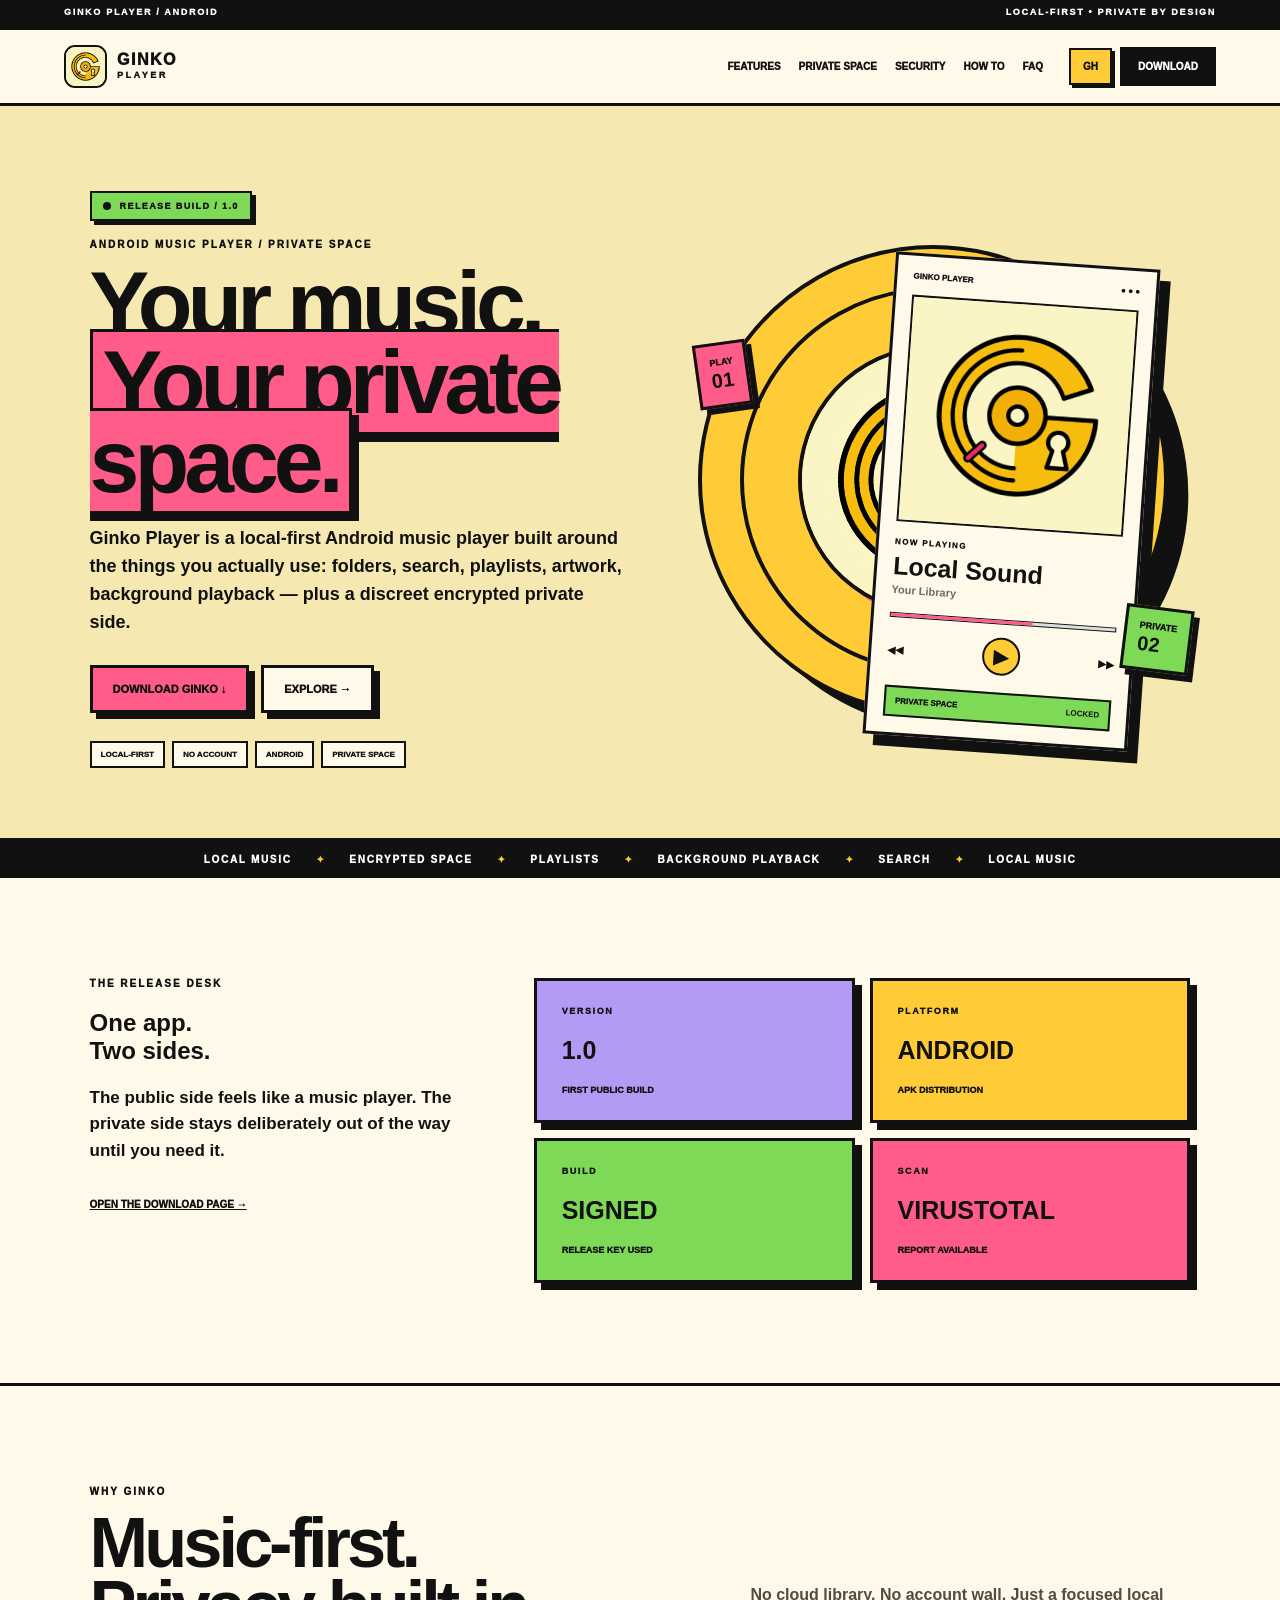
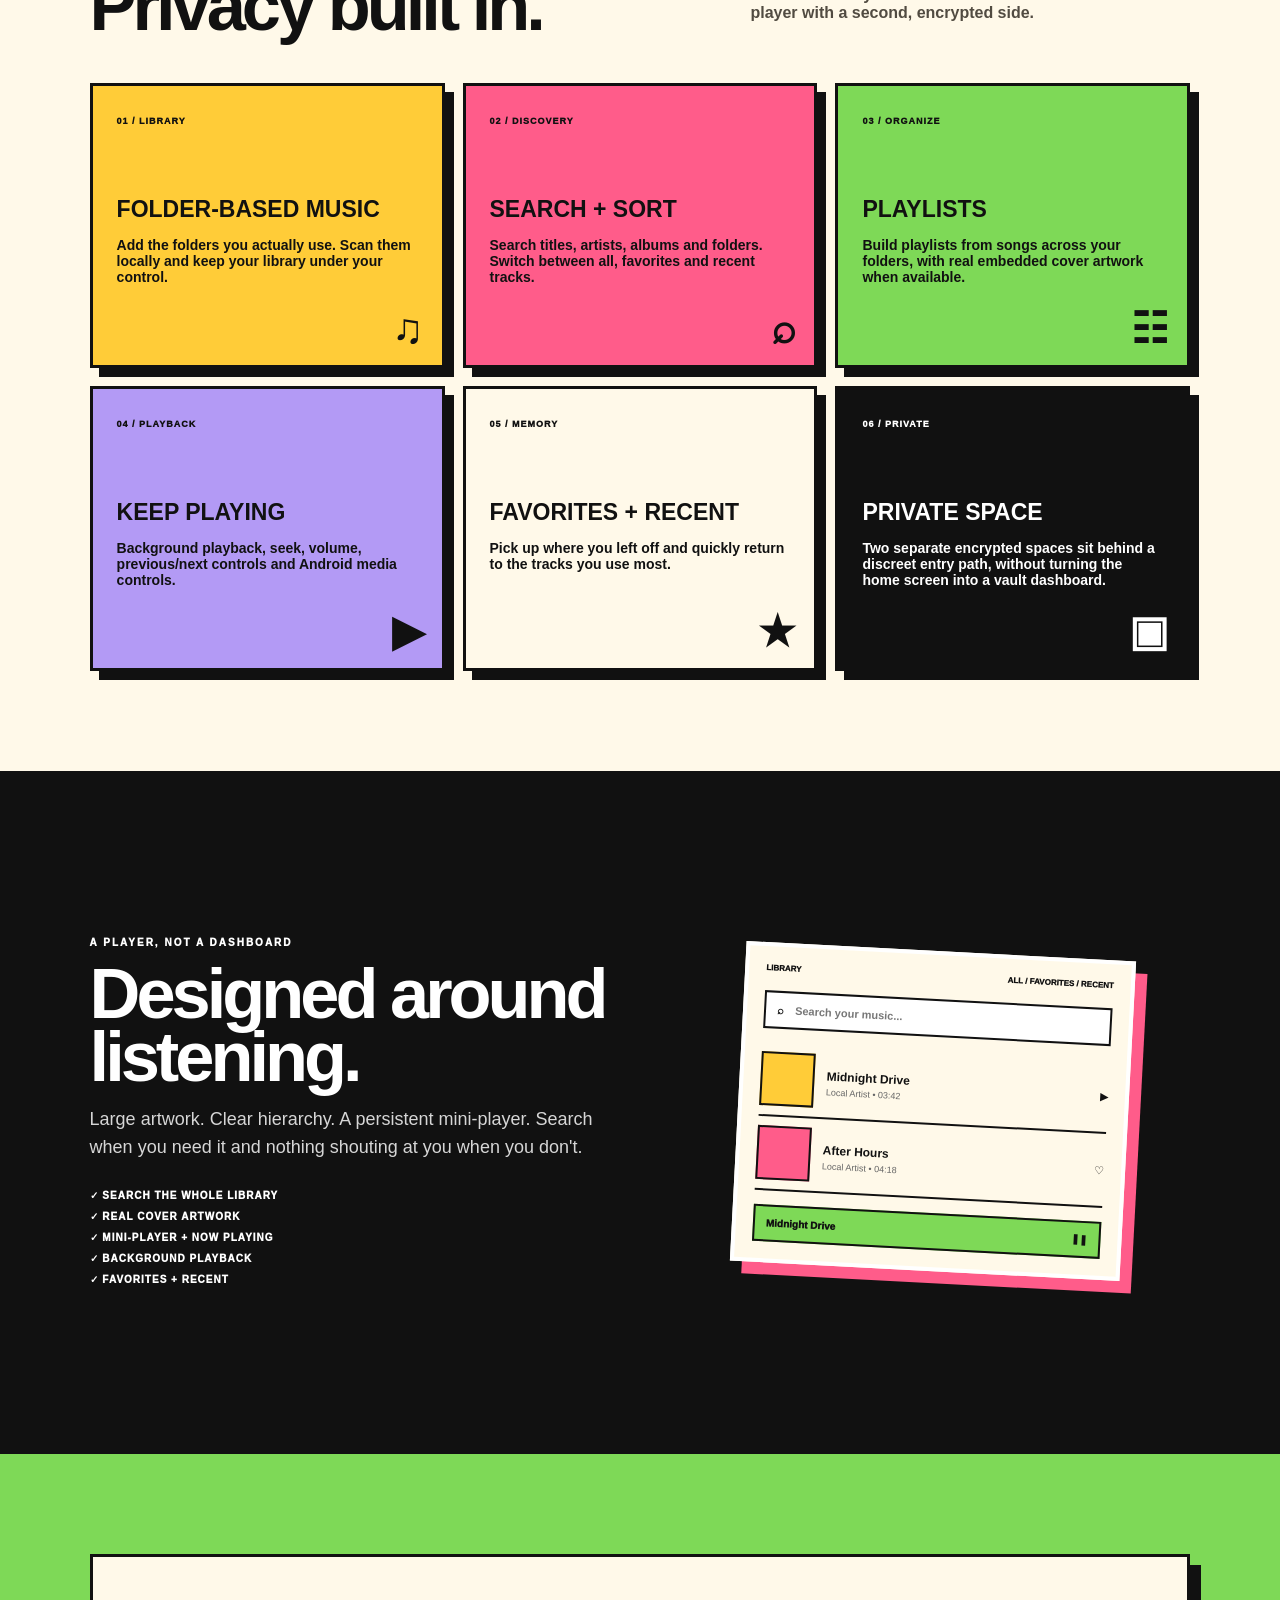
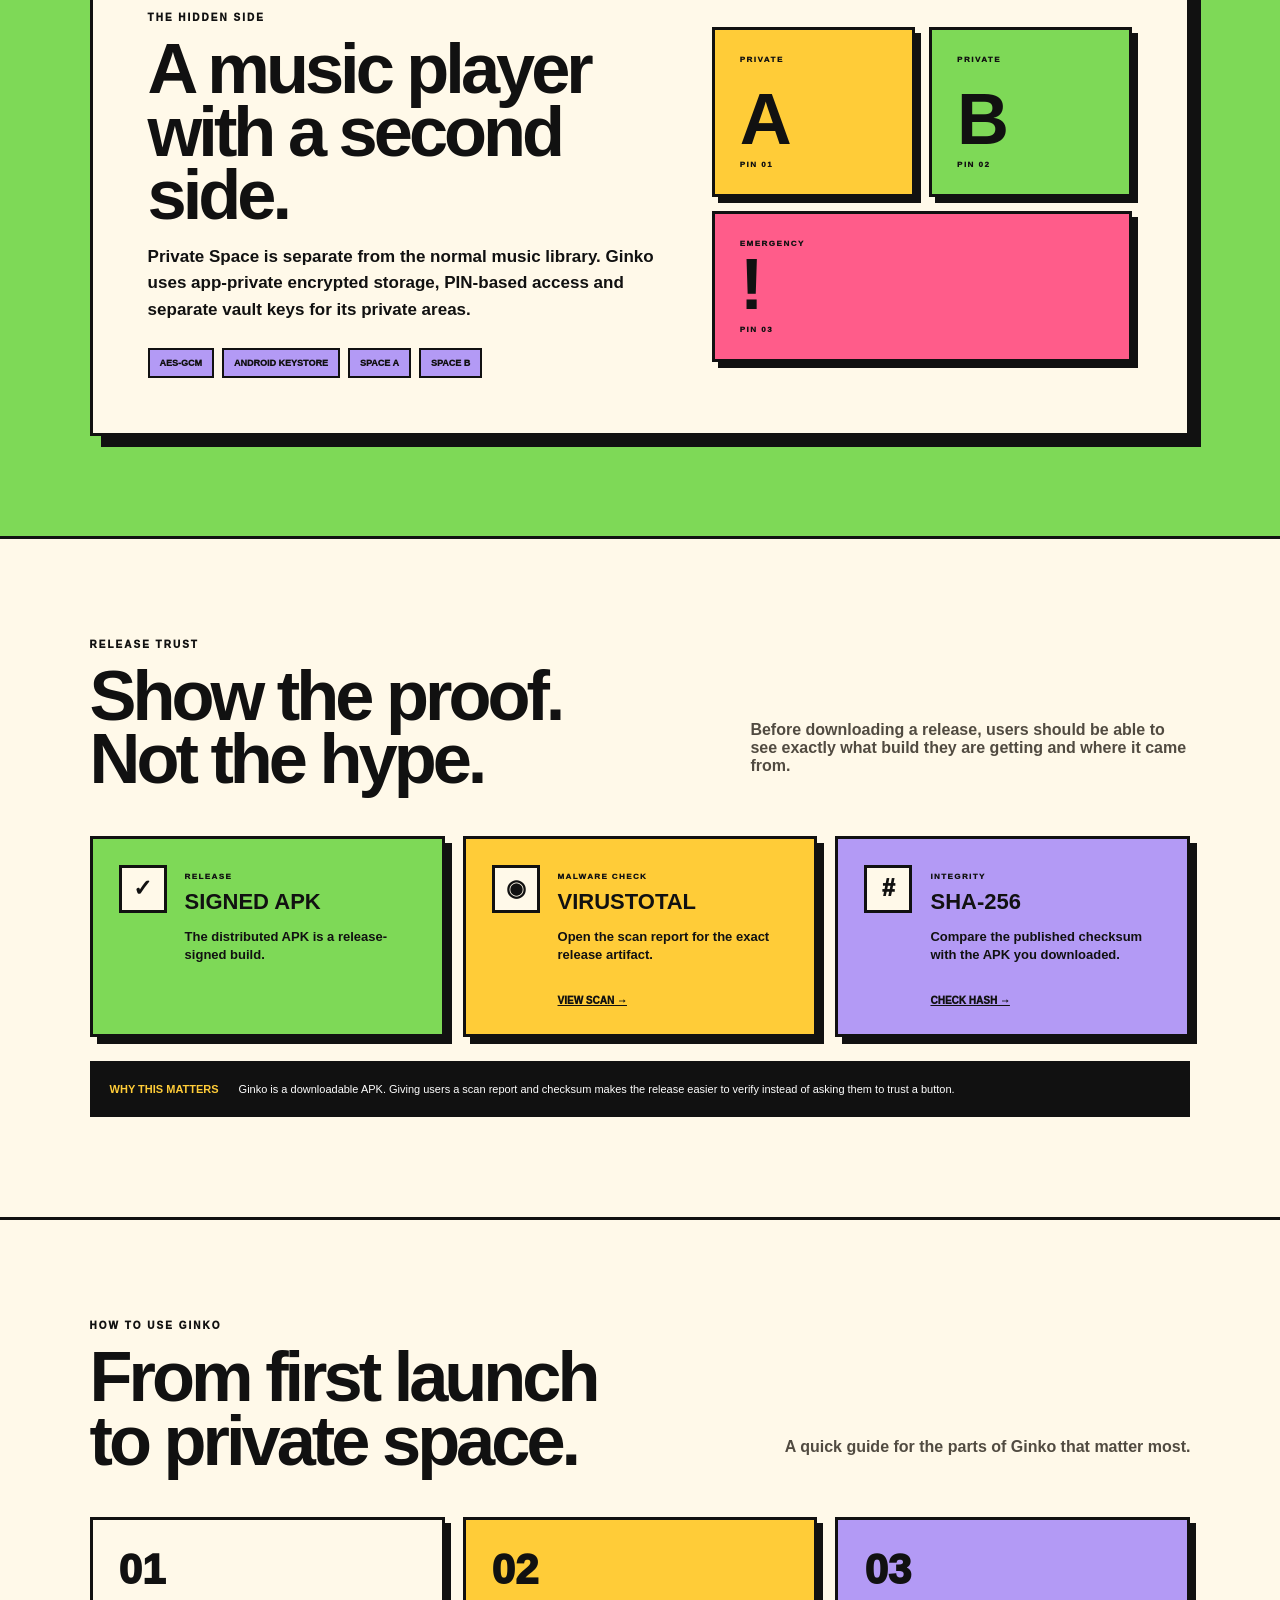
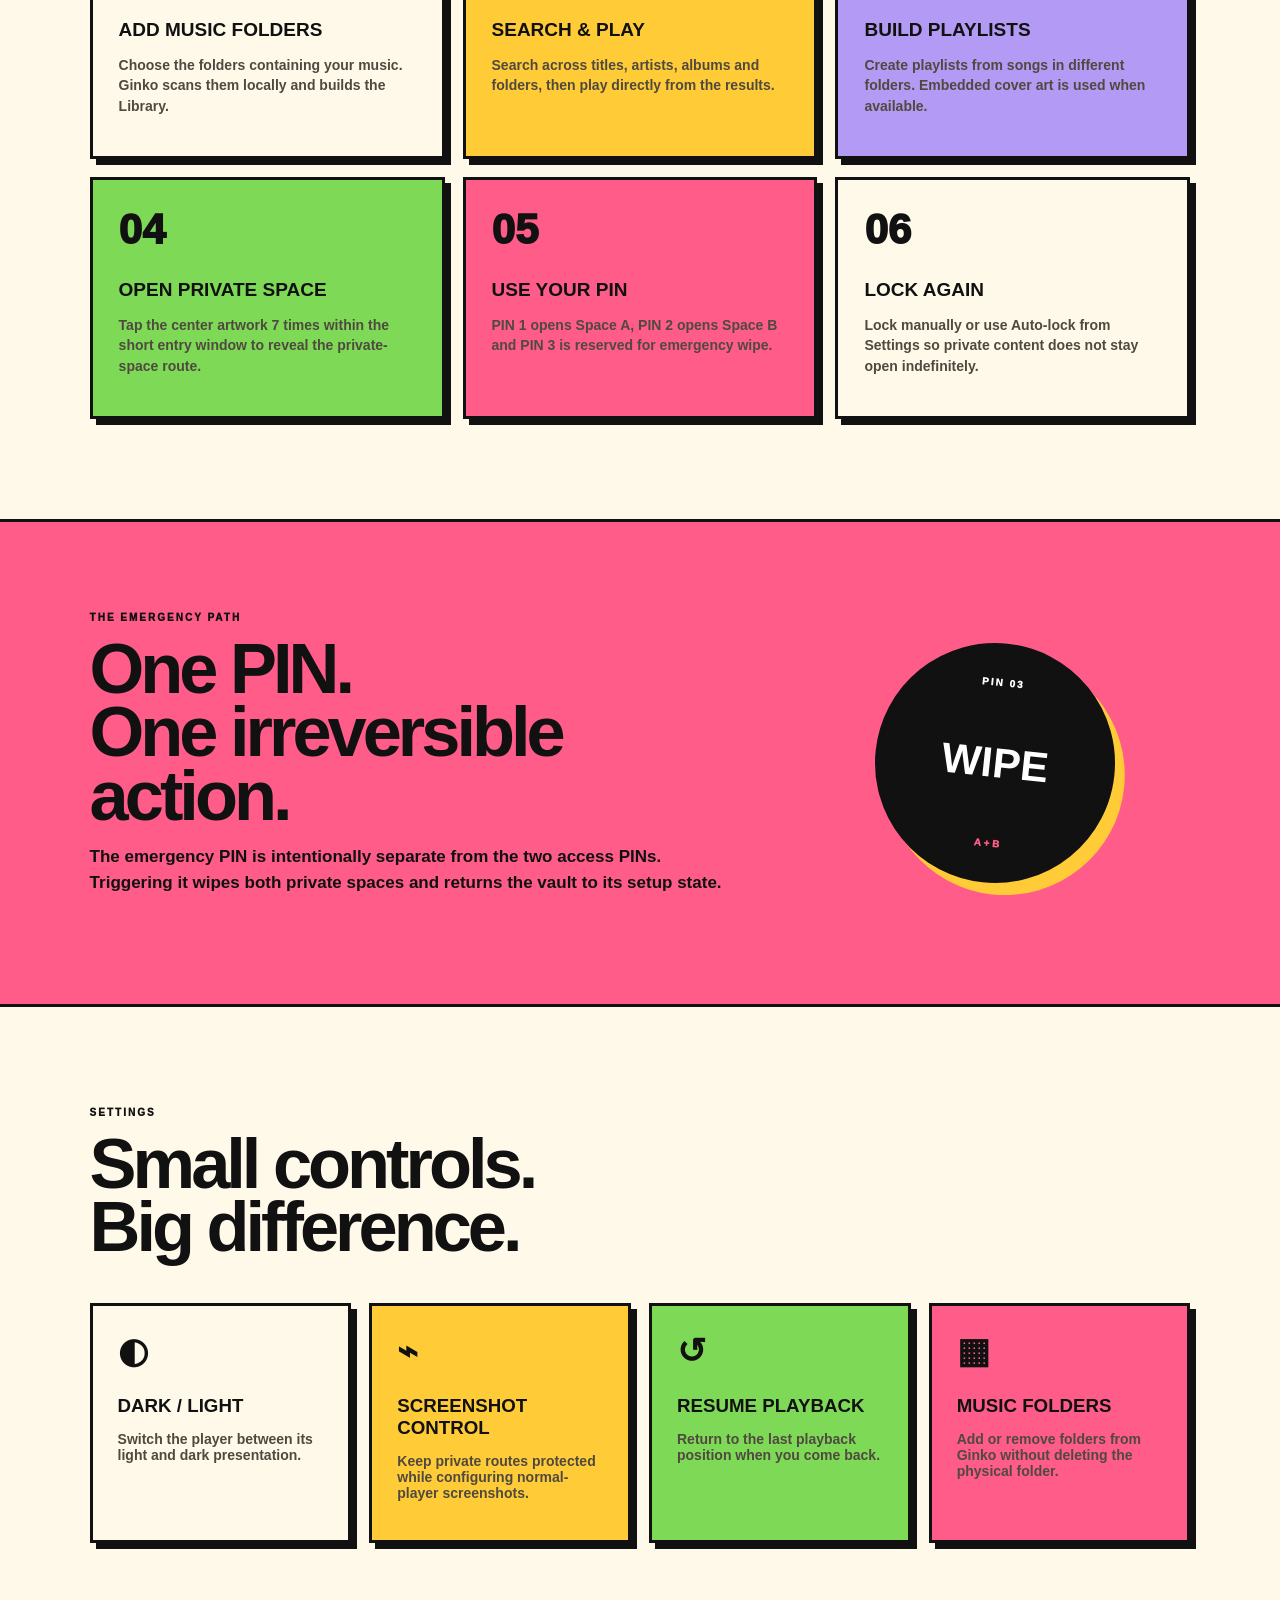
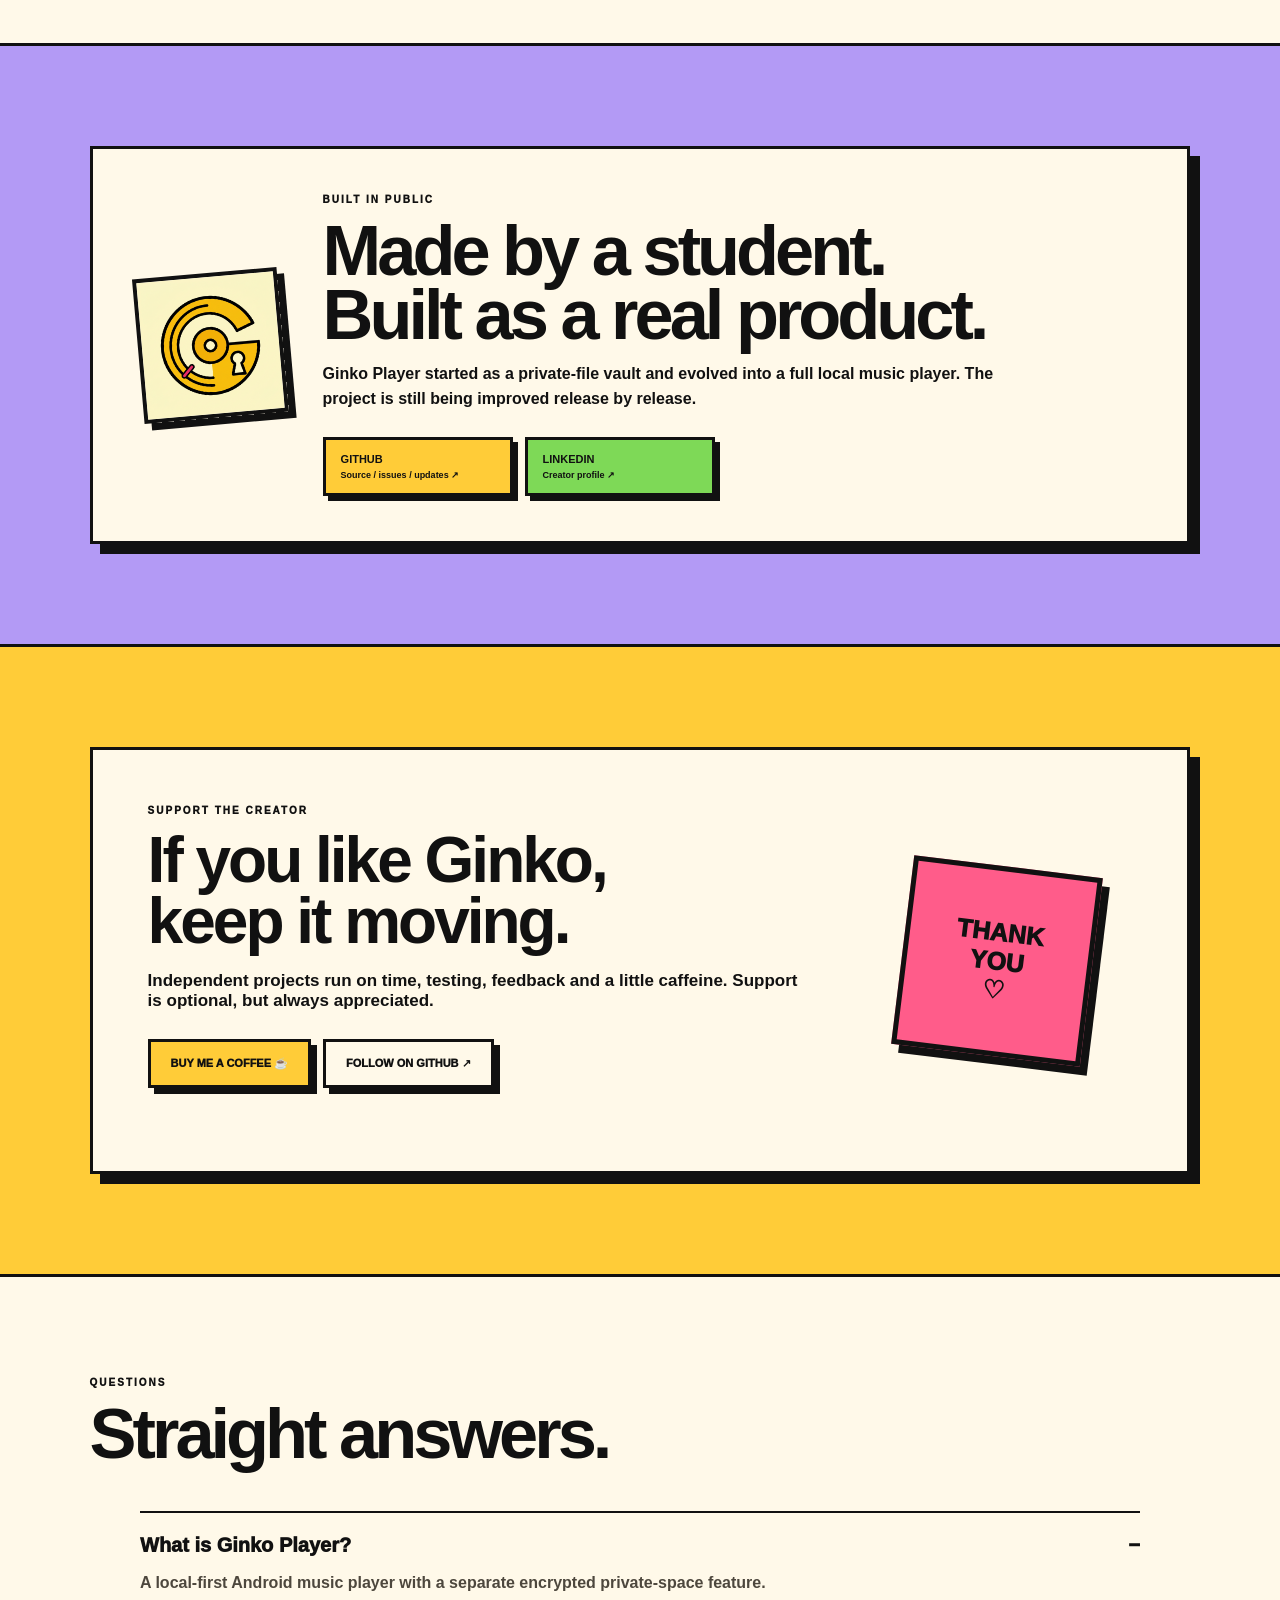
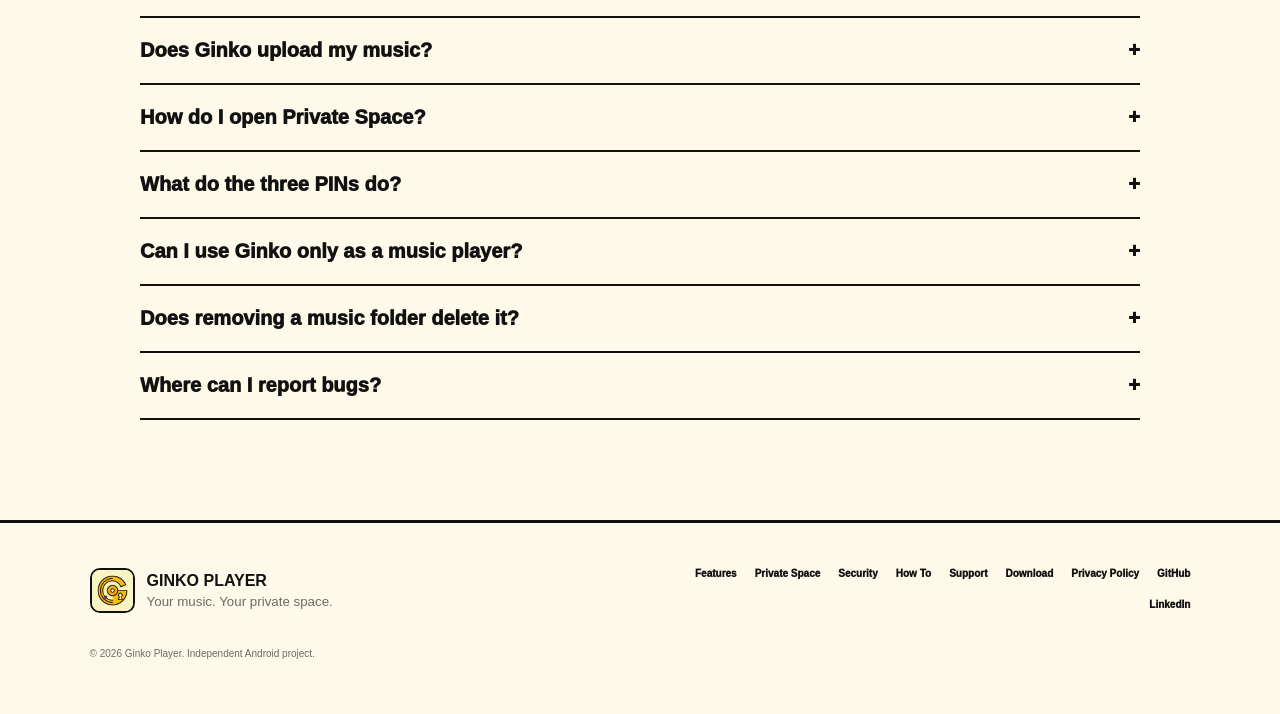
==== commit 1bcab287: "Add files via upload" ====
--- a/index.html
+++ b/index.html
@@ -1,34 +1,123 @@
 <!doctype html>
 <html lang="en">
 <head>
-<meta charset="utf-8"><meta name="viewport" content="width=device-width,initial-scale=1">
-<meta name="description" content="Ginko Player — a Neo-Brutalist Android music player with a private encrypted space for your files.">
-<meta name="theme-color" content="#f5e8b0"><title>Ginko Player — Your music. Your private space.</title>
+<meta charset="utf-8">
+<meta name="viewport" content="width=device-width,initial-scale=1">
+<meta name="description" content="Ginko Player — a local Android music player with playlists, background playback and a separate encrypted private space.">
+<meta name="theme-color" content="#ffcc38">
+<link rel="icon" type="image/png" href="assets/ginko-player-icon.png">
+<meta property="og:title" content="Ginko Player — Your music. Your private space.">
+<meta property="og:description" content="A local-first Android music player with a private encrypted side.">
+<meta property="og:image" content="assets/ginko-player-icon.png">
+<title>Ginko Player — Your music. Your private space.</title>
 <link rel="stylesheet" href="styles.css">
 </head>
 <body>
-<header class="site-header"><a class="brand" href="#top"><span class="brand-mark">G</span><span>GINKO PLAYER</span></a><nav><a href="#features">FEATURES</a><a href="#showcase">PLAYER</a><a href="#private-space">PRIVATE SPACE</a><a href="#how-to">HOW TO</a><a href="#support">SUPPORT</a><a href="#faq">FAQ</a></nav><a class="nav-btn" href="#download">GET GINKO</a><button class="menu" aria-label="menu">☰</button></header>
+<div class="topline"><span>GINKO PLAYER / ANDROID</span><span>LOCAL-FIRST • PRIVATE BY DESIGN</span></div>
+<header class="site-header">
+  <a class="brand" href="#top"><img src="assets/ginko-player-icon.png" alt="Ginko Player icon"><span>GINKO<br><small>PLAYER</small></span></a>
+  <nav>
+    <a href="#features">FEATURES</a><a href="#private-space">PRIVATE SPACE</a><a href="#security">SECURITY</a><a href="#how-to">HOW TO</a><a href="#faq">FAQ</a>
+  </nav>
+  <div class="header-actions"><a class="social-link" href="https://github.com/HARSH11L" target="_blank" rel="noopener">GH</a><a class="nav-btn" href="download/index.html">DOWNLOAD</a></div>
+  <button class="menu" aria-label="Open menu">☰</button>
+</header>
+
 <main id="top">
-<section class="hero"><div class="hero-copy"><p class="eyebrow">ANDROID MUSIC PLAYER / PRIVATE SPACE</p><h1>Your music.<br><em>Your private space.</em></h1><p class="lead">A local-first Android music player with playlists, background playback and a separate encrypted space for files you want to keep private.</p><div class="actions"><a class="neo-btn pink" href="#download">GET GINKO ↓</a><a class="neo-btn cream" href="#features">EXPLORE →</a></div><div class="badges"><span>LOCAL-FIRST</span><span>ANDROID</span><span>NO ACCOUNT</span></div></div><div class="hero-art"><div class="tag yellow">PLAY</div><div class="phone back"><div class="phone-inner dark"><div class="top">GINKO <span>•••</span></div><div class="tiny-art purple"></div><b>RECENTLY PLAYED</b><div class="ghost-line"></div><div class="ghost-line short"></div><div class="ghost-line"></div></div></div><div class="phone front"><div class="phone-inner"><div class="top"><b>GINKO PLAYER</b><span>◐ ⚙</span></div><div class="big-art"><span>G</span></div><p class="label">NOW PLAYING</p><h3>Local Sound</h3><p class="muted">Ginko Library</p><div class="progress"><i></i></div><div class="controls"><span>↶</span><strong>▶</strong><span>↷</span></div><div class="private-pill">PRIVATE SPACE <b>LOCKED</b></div></div></div><div class="tag pink-tag">PRIVATE</div></div></section>
-<div class="ticker"><span>LOCAL MUSIC</span><span>ENCRYPTED SPACE</span><span>PLAYLISTS</span><span>BACKGROUND PLAYBACK</span><span>SEARCH</span><span>LOCAL MUSIC</span></div>
+<section class="hero">
+  <div class="hero-copy">
+    <div class="release-chip"><i></i> RELEASE BUILD / 1.0</div>
+    <p class="eyebrow">ANDROID MUSIC PLAYER / PRIVATE SPACE</p>
+    <h1>Your music.<br><em>Your private space.</em></h1>
+    <p class="lead">Ginko Player is a local-first Android music player built around the things you actually use: folders, search, playlists, artwork, background playback — plus a discreet encrypted private side.</p>
+    <div class="actions"><a class="neo-btn pink" href="download/">DOWNLOAD GINKO ↓</a><a class="neo-btn cream" href="#features">EXPLORE →</a></div>
+    <div class="badges"><span>LOCAL-FIRST</span><span>NO ACCOUNT</span><span>ANDROID</span><span>PRIVATE SPACE</span></div>
+  </div>
+  <div class="hero-visual">
+    <div class="floating-note note-a">PLAY<br><b>01</b></div>
+    <div class="floating-note note-b">PRIVATE<br><b>02</b></div>
+    <div class="hero-disc"><img src="assets/ginko-player-icon.png" alt="Ginko Player icon"></div>
+    <div class="hero-card">
+      <div class="mini-top"><span>GINKO PLAYER</span><span>● ● ●</span></div>
+      <div class="album-art"><img src="assets/ginko-player-icon.png" alt="Ginko Player artwork"></div>
+      <p class="label">NOW PLAYING</p><h3>Local Sound</h3><p class="muted">Your Library</p>
+      <div class="fake-progress"><i></i></div><div class="fake-controls"><span>◀◀</span><b>▶</b><span>▶▶</span></div>
+      <div class="private-pill"><span>PRIVATE SPACE</span><b>LOCKED</b></div>
+    </div>
+  </div>
+</section>
 
-<section id="features" class="section"><div class="heading"><div><p class="eyebrow">WHY GINKO</p><h2>Everything you need.<br>Nothing you don't.</h2></div><p>A polished music-player experience wrapped in Ginko's bold Neo-Brutalist identity.</p></div><div class="feature-grid"><article class="feature yellow"><small>01</small><h3>LOCAL LIBRARY</h3><p>Choose folders and browse your collection with search, sorting, playlists, favorites and recently played tracks.</p><b class="glyph">♫</b></article><article class="feature pink"><small>02</small><h3>NOW PLAYING</h3><p>Large artwork, seek, volume, previous/next controls and a persistent mini-player built around listening.</p><b class="glyph">▶</b></article><article class="feature green"><small>03</small><h3>PRIVATE SPACE</h3><p>Two separate encrypted spaces for files you don't want sitting in your normal public library.</p><b class="glyph">▣</b></article><article class="feature purple"><small>04</small><h3>BACKGROUND PLAYBACK</h3><p>Keep music playing while using other apps with Android media and lock-screen controls.</p><b class="glyph">◉</b></article><article class="feature cream"><small>05</small><h3>PLAYLISTS</h3><p>Create playlists from songs across your selected folders and play them whenever you want.</p><b class="glyph">☷</b></article><article class="feature black"><small>06</small><h3>FAVORITES + RECENT</h3><p>Quickly return to songs you love and tracks you've listened to recently.</p><b class="glyph">★</b></article></div></section>
+<div class="ticker"><span>LOCAL MUSIC</span><b>✦</b><span>ENCRYPTED SPACE</span><b>✦</b><span>PLAYLISTS</span><b>✦</b><span>BACKGROUND PLAYBACK</span><b>✦</b><span>SEARCH</span><b>✦</b><span>LOCAL MUSIC</span></div>
 
-<section id="showcase" class="showcase"><div class="showcase-copy"><p class="eyebrow">BUILT FOR THE WAY YOU LISTEN</p><h2>A real music player.<br>Not a dashboard.</h2><p>Quick access to your library, albums, playlists and recently played tracks. The interface stays focused on the thing that matters: your music.</p><ul><li>✓ Search your whole library</li><li>✓ Favorites & recently played</li><li>✓ Folder-based music & playlists</li><li>✓ Persistent mini-player</li><li>✓ Android notification controls</li></ul></div><div class="record-stage"><div class="record"><div class="record-label">GINKO<small>PLAYER</small></div></div><div class="arm"></div><div class="arm-base"></div></div></section>
+<section class="release-panel section" id="download-preview">
+  <div class="release-copy"><p class="eyebrow">THE RELEASE DESK</p><h2>One app.<br>Two sides.</h2><p>The public side feels like a music player. The private side stays deliberately out of the way until you need it.</p><a class="text-link" href="download/index.html">OPEN THE DOWNLOAD PAGE →</a></div>
+  <div class="release-grid">
+    <article><small>VERSION</small><strong>1.0</strong><span>FIRST PUBLIC BUILD</span></article>
+    <article class="yellow"><small>PLATFORM</small><strong>ANDROID</strong><span>APK DISTRIBUTION</span></article>
+    <article class="green"><small>BUILD</small><strong>SIGNED</strong><span>RELEASE KEY USED</span></article>
+    <article class="pink"><small>SCAN</small><strong>VIRUSTOTAL</strong><span>REPORT AVAILABLE</span></article>
+  </div>
+</section>
 
-<section id="private-space" class="privacy"><div class="privacy-card"><div><p class="eyebrow">PRIVATE SPACE</p><h2>A music player with<br>a hidden second side.</h2><p>Private Space is kept separate from the normal music library. Ginko is designed around app-private encrypted storage, PIN-based access and separate vault keys.</p><div class="pills"><span>AES-GCM</span><span>ANDROID KEYSTORE</span><span>2 PRIVATE SPACES</span></div><a class="text-link" href="#how-to-private">LEARN HOW IT WORKS →</a></div><div class="lock"><div class="shackle"></div><div class="lock-body">G</div><b>PRIVATE<br>SPACE</b></div></div></section>
+<section id="features" class="section">
+  <div class="heading"><div><p class="eyebrow">WHY GINKO</p><h2>Music-first.<br>Privacy built in.</h2></div><p>No cloud library. No account wall. Just a focused local player with a second, encrypted side.</p></div>
+  <div class="feature-grid">
+    <article class="feature yellow"><small>01 / LIBRARY</small><h3>FOLDER-BASED MUSIC</h3><p>Add the folders you actually use. Scan them locally and keep your library under your control.</p><b class="glyph">♫</b></article>
+    <article class="feature pink"><small>02 / DISCOVERY</small><h3>SEARCH + SORT</h3><p>Search titles, artists, albums and folders. Switch between all, favorites and recent tracks.</p><b class="glyph">⌕</b></article>
+    <article class="feature green"><small>03 / ORGANIZE</small><h3>PLAYLISTS</h3><p>Build playlists from songs across your folders, with real embedded cover artwork when available.</p><b class="glyph">☷</b></article>
+    <article class="feature purple"><small>04 / PLAYBACK</small><h3>KEEP PLAYING</h3><p>Background playback, seek, volume, previous/next controls and Android media controls.</p><b class="glyph">▶</b></article>
+    <article class="feature cream"><small>05 / MEMORY</small><h3>FAVORITES + RECENT</h3><p>Pick up where you left off and quickly return to the tracks you use most.</p><b class="glyph">★</b></article>
+    <article class="feature black"><small>06 / PRIVATE</small><h3>PRIVATE SPACE</h3><p>Two separate encrypted spaces sit behind a discreet entry path, without turning the home screen into a vault dashboard.</p><b class="glyph">▣</b></article>
+  </div>
+</section>
 
-<section id="how-to" class="section how"><div class="heading"><div><p class="eyebrow">HOW TO USE GINKO</p><h2>From first launch<br>to your first playlist.</h2></div><p>A simple guide for the parts of Ginko that matter most.</p></div><div class="guide-grid"><article><span>01</span><h3>SET UP YOUR MUSIC</h3><p>Open Ginko and choose the folders that contain your music. Ginko scans them locally and builds your Library.</p></article><article><span>02</span><h3>PLAY & ORGANIZE</h3><p>Use the Library, search, Favorites and Recently Played. Create playlists using songs from your selected folders.</p></article><article><span>03</span><h3>KEEP PLAYING</h3><p>Start a song and use the mini-player, lock-screen controls or Android notification controls while you use other apps.</p></article><article id="how-to-private"><span>04</span><h3>OPEN PRIVATE SPACE</h3><p>Private Space is intentionally discreet. In the player, tap the center artwork 7 times within a short window to reveal the private-space entry.</p></article><article><span>05</span><h3>USE YOUR PIN</h3><p>Ginko supports three PIN roles: PIN 1 opens Private Space A, PIN 2 opens the separate Private Space B, and PIN 3 is reserved for emergency wipe.</p></article><article><span>06</span><h3>LOCK IT AGAIN</h3><p>Leave Private Space when you're done. Auto-lock can also be configured in Settings so the private area doesn't remain open indefinitely.</p></article></div></section>
+<section class="showcase">
+  <div class="showcase-copy"><p class="eyebrow">A PLAYER, NOT A DASHBOARD</p><h2>Designed around<br>listening.</h2><p>Large artwork. Clear hierarchy. A persistent mini-player. Search when you need it and nothing shouting at you when you don't.</p><div class="feature-list"><span>✓ SEARCH THE WHOLE LIBRARY</span><span>✓ REAL COVER ARTWORK</span><span>✓ MINI-PLAYER + NOW PLAYING</span><span>✓ BACKGROUND PLAYBACK</span><span>✓ FAVORITES + RECENT</span></div></div>
+  <div class="player-stage"><div class="stage-window"><div class="stage-bar"><span>LIBRARY</span><span>ALL / FAVORITES / RECENT</span></div><div class="stage-search">⌕ <span>Search your music...</span></div><div class="stage-row"><div class="stage-art"></div><div><b>Midnight Drive</b><small>Local Artist • 03:42</small></div><i>▶</i></div><div class="stage-row"><div class="stage-art pink"></div><div><b>After Hours</b><small>Local Artist • 04:18</small></div><i>♡</i></div><div class="stage-mini"><span>Midnight Drive</span><b>❚❚</b></div></div></div>
+</section>
 
-<section class="security-strip"><div><p class="eyebrow">SECURITY, WITHOUT THE HACKER AESTHETIC</p><h2>Private files stay private.</h2><p>Ginko uses Android Keystore-backed key protection and encrypted vault storage. The private areas are separate from the normal music library.</p></div><div class="security-stack"><b>PIN 01</b><b>PIN 02</b><b>PIN 03</b><small>A / B / EMERGENCY WIPE</small></div></section>
+<section id="private-space" class="privacy">
+  <div class="privacy-card"><div><p class="eyebrow">THE HIDDEN SIDE</p><h2>A music player<br>with a second side.</h2><p>Private Space is separate from the normal music library. Ginko uses app-private encrypted storage, PIN-based access and separate vault keys for its private areas.</p><div class="pills"><span>AES-GCM</span><span>ANDROID KEYSTORE</span><span>SPACE A</span><span>SPACE B</span></div></div><div class="lock-stack"><div class="lock-card"><span>PRIVATE</span><b>A</b><small>PIN 01</small></div><div class="lock-card green"><span>PRIVATE</span><b>B</b><small>PIN 02</small></div><div class="lock-card pink"><span>EMERGENCY</span><b>!</b><small>PIN 03</small></div></div></div>
+</section>
 
-<section class="section"><div class="heading"><div><p class="eyebrow">SETTINGS</p><h2>Make Ginko yours.</h2></div></div><div class="settings-grid"><article><b>◐</b><h3>DARK / LIGHT</h3><p>Switch between the Neo-Brutalist light and dark presentation.</p></article><article><b>⌁</b><h3>SCREENSHOT CONTROL</h3><p>Keep Private Space protected while allowing normal player screenshots when configured.</p></article><article><b>↺</b><h3>RESUME PLAYBACK</h3><p>Return to the last playback position when you come back to the app.</p></article><article><b>▦</b><h3>MUSIC FOLDERS</h3><p>Add or remove existing device folders without deleting the physical folder from your phone.</p></article></div></section>
+<section id="security" class="security section">
+  <div class="heading"><div><p class="eyebrow">RELEASE TRUST</p><h2>Show the proof.<br>Not the hype.</h2></div><p>Before downloading a release, users should be able to see exactly what build they are getting and where it came from.</p></div>
+  <div class="trust-grid">
+    <article class="trust-card green"><span class="trust-icon">✓</span><div><small>RELEASE</small><h3>SIGNED APK</h3><p>The distributed APK is a release-signed build.</p></div></article>
+    <article class="trust-card yellow"><span class="trust-icon">◉</span><div><small>MALWARE CHECK</small><h3>VIRUSTOTAL</h3><p>Open the scan report for the exact release artifact.</p><a href="download/index.html#virustotal" class="text-link">VIEW SCAN →</a></div></article>
+    <article class="trust-card purple"><span class="trust-icon">#</span><div><small>INTEGRITY</small><h3>SHA-256</h3><p>Compare the published checksum with the APK you downloaded.</p><a href="download/index.html#checksum" class="text-link">CHECK HASH →</a></div></article>
+  </div>
+  <div class="security-note"><b>WHY THIS MATTERS</b><span>Ginko is a downloadable APK. Giving users a scan report and checksum makes the release easier to verify instead of asking them to trust a button.</span></div>
+</section>
 
-<section id="support" class="support"><div class="support-card"><div><p class="eyebrow">SUPPORT THE CREATOR</p><h2>Like Ginko?<br>Help me keep building it.</h2><p>Ginko Player is an independent project. If you enjoy the idea, your support helps with development, testing, design and future releases.</p><div class="actions"><a class="neo-btn yellow" href="https://www.buymeacoffee.com/harsh1l" target="_blank" rel="noopener">BUY ME A COFFEE ☕</a><a class="neo-btn cream" href="https://github.com/HARSH11L" target="_blank" rel="noopener">GITHUB ↗</a></div><p class="small-note">This app is made by an individual,consider supporting ♡.</p></div><div class="support-stamp">THANK<br>YOU<br>♡</div></div></section>
+<section id="how-to" class="section how"><div class="heading"><div><p class="eyebrow">HOW TO USE GINKO</p><h2>From first launch<br>to private space.</h2></div><p>A quick guide for the parts of Ginko that matter most.</p></div><div class="guide-grid">
+  <article><span>01</span><h3>ADD MUSIC FOLDERS</h3><p>Choose the folders containing your music. Ginko scans them locally and builds the Library.</p></article>
+  <article><span>02</span><h3>SEARCH & PLAY</h3><p>Search across titles, artists, albums and folders, then play directly from the results.</p></article>
+  <article><span>03</span><h3>BUILD PLAYLISTS</h3><p>Create playlists from songs in different folders. Embedded cover art is used when available.</p></article>
+  <article><span>04</span><h3>OPEN PRIVATE SPACE</h3><p>Tap the center artwork 7 times within the short entry window to reveal the private-space route.</p></article>
+  <article><span>05</span><h3>USE YOUR PIN</h3><p>PIN 1 opens Space A, PIN 2 opens Space B and PIN 3 is reserved for emergency wipe.</p></article>
+  <article><span>06</span><h3>LOCK AGAIN</h3><p>Lock manually or use Auto-lock from Settings so private content does not stay open indefinitely.</p></article>
+</div></section>
 
-<section id="download" class="download"><div><p class="eyebrow">IN DEVELOPMENT</p><h2>Ginko Player is<br>being built in public.</h2><div class="actions"><a class="neo-btn black" href="download/download.html">DOWNLOAD APK ↓</a><a class="neo-btn cream" href="https://github.com/HARSH11L" target="_blank" rel="noopener">VIEW SOURCE ↗</a></div></section>
+<section class="emergency-strip"><div><p class="eyebrow">THE EMERGENCY PATH</p><h2>One PIN.<br>One irreversible action.</h2><p>The emergency PIN is intentionally separate from the two access PINs. Triggering it wipes both private spaces and returns the vault to its setup state.</p></div><div class="wipe-visual"><span>PIN 03</span><b>WIPE</b><small>A + B</small></div></section>
 
-<section id="faq" class="section"><div class="heading"><div><p class="eyebrow">QUESTIONS</p><h2>Straight answers.</h2></div></div><div class="faq"><details open><summary>What is Ginko Player?</summary><p>A local-first Android music player with a separate encrypted private-space feature. The normal player and private spaces are designed as separate areas.</p></details><details><summary>Does Ginko upload my music?</summary><p>Ginko is designed around local music stored on your device. Your selected music folders are scanned locally rather than being a cloud music service.</p></details><details><summary>How do I open Private Space?</summary><p>From the normal player, tap the center artwork 7 times within a short window. This reveals the private-space entry without putting a large vault button on the main player.</p></details><details><summary>What do the three PINs do?</summary><p>PIN 1 opens Private Space A, PIN 2 opens Private Space B, and PIN 3 is the emergency-wipe PIN. Each PIN must be at least 4 digits and the three PINs must be different.</p></details><details><summary>Can I use Ginko only as a music player?</summary><p>Yes. The normal music player does not require you to use the private-space feature.</p></details><details><summary>Does removing a music folder delete it?</summary><p>No. Removing a folder from Ginko removes it from Ginko's library configuration; it does not delete the physical folder from your device.</p></details><details><summary>Is the app ready?</summary><p>Ginko Player is currently in development. The website describes the intended and implemented direction; release availability can change as development continues.</p></details><details><summary>Where can I report bugs or suggest features?</summary><p>Use the project's GitHub Issues page once the real repository link has been added to this website.</p></details></div></section>
+<section class="section"><div class="heading"><div><p class="eyebrow">SETTINGS</p><h2>Small controls.<br>Big difference.</h2></div></div><div class="settings-grid"><article><b>◐</b><h3>DARK / LIGHT</h3><p>Switch the player between its light and dark presentation.</p></article><article><b>⌁</b><h3>SCREENSHOT CONTROL</h3><p>Keep private routes protected while configuring normal-player screenshots.</p></article><article><b>↺</b><h3>RESUME PLAYBACK</h3><p>Return to the last playback position when you come back.</p></article><article><b>▦</b><h3>MUSIC FOLDERS</h3><p>Add or remove folders from Ginko without deleting the physical folder.</p></article></div></section>
+
+<section class="creator section"><div class="creator-card"><div class="creator-avatar"><img src="assets/ginko-player-icon.png" alt="Ginko Player icon"></div><div><p class="eyebrow">BUILT IN PUBLIC</p><h2>Made by a student.<br>Built as a real product.</h2><p>Ginko Player started as a private-file vault and evolved into a full local music player. The project is still being improved release by release.</p><div class="socials"><a href="https://github.com/HARSH11L" target="_blank" rel="noopener"><b>GITHUB</b><span>Source / issues / updates ↗</span></a><a href="https://in.linkedin.com/in/harshil-rahman-0258a3421" target="_blank" rel="noopener"><b>LINKEDIN</b><span>Creator profile ↗</span></a></div></div></div></section>
+
+<section id="support" class="support"><div class="support-card"><div><p class="eyebrow">SUPPORT THE CREATOR</p><h2>If you like Ginko,<br>keep it moving.</h2><p>Independent projects run on time, testing, feedback and a little caffeine. Support is optional, but always appreciated.</p><div class="actions"><a class="neo-btn yellow" href="https://www.buymeacoffee.com/harsh1l" target="_blank" rel="noopener">BUY ME A COFFEE ☕</a><a class="neo-btn cream" href="https://github.com/HARSH11L" target="_blank" rel="noopener">FOLLOW ON GITHUB ↗</a></div></div><div class="support-stamp">THANK<br>YOU<br>♡</div></div></section>
+
+<section id="faq" class="section"><div class="heading"><div><p class="eyebrow">QUESTIONS</p><h2>Straight answers.</h2></div></div><div class="faq">
+<details open><summary>What is Ginko Player?</summary><p>A local-first Android music player with a separate encrypted private-space feature.</p></details>
+<details><summary>Does Ginko upload my music?</summary><p>Ginko is designed around local music stored on your device. It is not a cloud music service.</p></details>
+<details><summary>How do I open Private Space?</summary><p>From the normal player, tap the center artwork 7 times within the short entry window to reveal the private-space route.</p></details>
+<details><summary>What do the three PINs do?</summary><p>PIN 1 opens Private Space A, PIN 2 opens Private Space B and PIN 3 triggers emergency wipe. The three PINs are separate.</p></details>
+<details><summary>Can I use Ginko only as a music player?</summary><p>Yes. The normal music player works independently from the private-space feature.</p></details>
+<details><summary>Does removing a music folder delete it?</summary><p>No. Removing a folder from Ginko only removes it from the player's library configuration.</p></details>
+<details><summary>Where can I report bugs?</summary><p>Use the GitHub repository's Issues page after opening the source link.</p></details>
+</div></section>
 </main>
-<footer><div class="footer-brand"><span class="brand-mark">G</span><div><b>GINKO PLAYER</b><small>Your music. Your private space.</small></div></div><div class="footer-links"><a href="#features">Features</a><a href="#private-space">Private Space</a><a href="#how-to">How To</a><a href="#support">Support</a><a href="#faq">FAQ</a><a href="privacy.html">Privacy Policy</a><a href="https://github.com/HARSH11L" target="_blank" rel="noopener">GitHub</a></div><p>© 2026 Ginko Player. Built for local music and private files.</p></footer><script src="script.js"></script>
+
+<footer><div class="footer-brand"><img src="assets/ginko-player-icon.png" alt="Ginko Player icon"><div><b>GINKO PLAYER</b><small>Your music. Your private space.</small></div></div><div class="footer-links"><a href="#features">Features</a><a href="#private-space">Private Space</a><a href="#security">Security</a><a href="#how-to">How To</a><a href="#support">Support</a><a href="download/index.html">Download</a><a href="privacy.html">Privacy Policy</a><a href="https://github.com/HARSH11L" target="_blank" rel="noopener">GitHub</a><a href="https://in.linkedin.com/in/harshil-rahman-0258a3421" target="_blank" rel="noopener">LinkedIn</a></div><p>© 2026 Ginko Player. Independent Android project.</p></footer>
+<script src="script.js"></script>
 </body></html>
--- a/styles.css
+++ b/styles.css
@@ -1,5 +1,3 @@
-:root{--cream:#f5e8b0;--paper:#fff9e9;--black:#111;--pink:#ff5b91;--green:#a9ef6d;--purple:#a995ff;--yellow:#ffd94d;--muted:#625c50;--border:3px solid var(--black);--shadow:7px 7px 0 var(--black)}*{box-sizing:border-box}html{scroll-behavior:smooth}body{margin:0;background:var(--cream);color:var(--black);font-family:Arial,Helvetica,sans-serif;line-height:1.45}a{color:inherit;text-decoration:none}.site-header{position:sticky;top:0;z-index:50;display:flex;align-items:center;justify-content:space-between;padding:14px 5vw;background:var(--paper);border-bottom:var(--border)}.brand{display:flex;align-items:center;gap:11px;font-weight:1000;letter-spacing:1.5px}.brand-mark{display:grid;place-items:center;width:40px;height:40px;background:var(--green);border:var(--border);box-shadow:4px 4px 0 var(--black);font-size:22px;font-weight:1000}nav{display:flex;align-items:center;gap:23px;font-size:11px;font-weight:1000;letter-spacing:1.4px}.nav-btn{padding:10px 14px;background:var(--pink);border:2px solid var(--black);box-shadow:4px 4px 0 var(--black)}.menu{display:none;background:var(--yellow);border:2px solid var(--black);font-size:20px;padding:6px 10px}.hero{min-height:730px;padding:85px 7vw;display:grid;grid-template-columns:1fr .95fr;gap:50px;align-items:center;border-bottom:var(--border);overflow:hidden}.eyebrow{font-size:11px;font-weight:1000;letter-spacing:2px;margin:0 0 15px}.hero h1{font-size:clamp(55px,8vw,112px);line-height:.9;letter-spacing:-5px;margin:0 0 30px}.hero h1 em{font-style:normal;color:var(--pink);text-shadow:4px 4px 0 var(--black)}.lead{max-width:620px;font-size:18px;font-weight:650;color:#403b32}.actions{display:flex;gap:14px;flex-wrap:wrap;margin:30px 0}.neo-btn{display:inline-flex;align-items:center;justify-content:center;gap:15px;padding:15px 19px;border:var(--border);box-shadow:var(--shadow);font-size:11px;font-weight:1000;letter-spacing:1px;transition:.15s}.neo-btn:hover{transform:translate(4px,4px);box-shadow:3px 3px 0 var(--black)}.neo-btn.pink{background:var(--pink)}.neo-btn.cream{background:var(--paper)}.neo-btn.black{background:var(--black);color:white}.badges{display:flex;gap:9px;flex-wrap:wrap}.badges span{font-size:9px;font-weight:1000;border:2px solid var(--black);padding:7px 9px;background:var(--paper)}.hero-art{height:570px;position:relative;display:flex;align-items:center;justify-content:center}.phone{position:absolute;width:265px;height:515px;border:var(--border);border-radius:30px;background:#141525;padding:9px;box-shadow:12px 12px 0 var(--black)}.phone.back{transform:rotate(-8deg) translate(-90px,15px);opacity:.92}.phone.front{transform:rotate(5deg) translate(65px,-5px);z-index:3}.phone-inner{height:100%;border-radius:22px;background:#f5efe2;padding:22px 18px;overflow:hidden}.phone-inner.dark{background:#18182a;color:white}.top{display:flex;justify-content:space-between;font-size:11px;font-weight:1000;letter-spacing:1px;margin-bottom:22px}.big-art{aspect-ratio:1;background:linear-gradient(135deg,var(--yellow),var(--pink));border:var(--border);box-shadow:6px 6px 0 var(--black);display:grid;place-items:center;font-size:105px;font-weight:1000}.label{font-size:9px;font-weight:1000;letter-spacing:2px;margin:28px 0 2px}.phone h3{font-size:24px;margin:0}.muted{font-size:12px;color:#6d675d}.progress{height:5px;background:#b9b2a6;border:1px solid var(--black);margin:20px 0}.progress i{display:block;width:64%;height:100%;background:var(--black)}.controls{display:flex;justify-content:space-between;align-items:center;font-size:20px}.controls strong{display:grid;place-items:center;width:55px;height:55px;border-radius:50%;background:var(--pink);border:3px solid var(--black);box-shadow:4px 4px 0 var(--black)}.private-pill{margin-top:28px;padding:12px;background:var(--green);border:2px solid var(--black);font-size:9px;font-weight:1000}.private-pill b{float:right}.tiny-art{height:230px;border:2px solid var(--black);background:linear-gradient(135deg,var(--purple),var(--pink));margin-bottom:22px}.ghost-line{height:9px;background:#f5ead8;margin:14px 0;border-radius:5px}.ghost-line.short{width:60%;opacity:.5}.tag{position:absolute;padding:12px 18px;border:3px solid var(--black);box-shadow:5px 5px 0 var(--black);font-size:11px;font-weight:1000;letter-spacing:1px;z-index:8}.tag.yellow{background:var(--yellow);top:40px;right:3%}.pink-tag{background:var(--pink);bottom:35px;left:5%}.ticker{display:flex;overflow:hidden;background:var(--black);color:white;white-space:nowrap;border-bottom:var(--border)}.ticker span{padding:15px 27px;border-right:1px solid #555;font-size:11px;font-weight:1000;letter-spacing:1.8px}.section{padding:100px 7vw}.heading{display:flex;align-items:end;justify-content:space-between;gap:40px;margin-bottom:48px}.heading h2,.showcase h2,.privacy h2,.download h2{font-size:clamp(40px,5vw,72px);line-height:.95;letter-spacing:-3px;margin:0}.heading>p{max-width:420px;font-weight:650;color:#514b41}.feature-grid{display:grid;grid-template-columns:repeat(4,1fr);gap:18px}.feature{min-height:315px;padding:24px;border:var(--border);box-shadow:var(--shadow);position:relative}.feature.yellow{background:var(--yellow)}.feature.pink{background:var(--pink)}.feature.green{background:var(--green)}.feature.purple{background:var(--purple)}.feature small{font-weight:1000}.feature h3{font-size:22px;margin:70px 0 10px}.feature p{font-weight:650;font-size:14px;max-width:260px}.glyph{position:absolute;right:18px;bottom:13px;font-size:45px}.showcase{padding:100px 7vw;background:var(--black);color:white;display:grid;grid-template-columns:1fr 1fr;gap:60px;align-items:center;overflow:hidden}.showcase-copy>p:not(.eyebrow){max-width:560px;color:#d8d8d8;font-size:17px}.showcase ul{list-style:none;padding:0;font-weight:800}.showcase li{margin:15px 0}.record-stage{height:440px;position:relative;display:grid;place-items:center}.record{width:370px;height:370px;border-radius:50%;border:4px solid white;background:repeating-radial-gradient(circle,#171717 0 7px,#242424 8px 10px);box-shadow:15px 15px 0 var(--pink);display:grid;place-items:center}.record-label{width:135px;height:135px;border-radius:50%;background:var(--yellow);border:4px solid white;color:var(--black);display:grid;place-items:center;text-align:center;font-size:22px;font-weight:1000;line-height:.9}.record-label small{font-size:10px}.arm{position:absolute;right:20px;top:75px;width:170px;height:15px;background:white;border:4px solid var(--black);transform:rotate(38deg);transform-origin:right center}.arm:after{content:"";position:absolute;right:-12px;bottom:-14px;width:27px;height:27px;background:var(--pink);border:4px solid var(--black)}.arm-base{position:absolute;right:15px;top:55px;width:45px;height:45px;border-radius:50%;background:var(--green);border:4px solid var(--black)}.privacy{padding:100px 7vw;background:var(--green);border-bottom:var(--border)}.privacy-card{background:var(--paper);border:var(--border);box-shadow:10px 10px 0 var(--black);padding:55px;display:grid;grid-template-columns:1.2fr .8fr;gap:40px;align-items:center}.privacy-card>div>p:not(.eyebrow){max-width:620px;font-size:17px;font-weight:650}.pills{display:flex;gap:8px;flex-wrap:wrap;margin-top:24px}.pills span{padding:8px 10px;background:var(--purple);border:2px solid var(--black);font-size:9px;font-weight:1000}.lock{text-align:center}.shackle{width:95px;height:80px;margin:auto -1px -5px auto;border:var(--border);border-bottom:0;border-radius:55px 55px 0 0}.lock-body{width:185px;height:160px;margin:auto;background:var(--pink);border:var(--border);box-shadow:9px 9px 0 var(--black);display:grid;place-items:center;font-size:70px;font-weight:1000}.lock>b{display:block;margin-top:20px;font-size:11px;letter-spacing:3px}.steps{display:grid;grid-template-columns:repeat(3,1fr);gap:18px}.steps article{padding:28px;background:var(--paper);border:var(--border);box-shadow:6px 6px 0 var(--black)}.steps b{font-size:45px}.steps h3{margin-top:28px}.steps p{font-weight:600;color:#514b41}.download{padding:85px 7vw;background:var(--pink);border-top:var(--border);border-bottom:var(--border);display:flex;justify-content:space-between;align-items:center;gap:35px}.download p:not(.eyebrow){font-weight:650}.download code{background:var(--paper);padding:2px 5px;border:1px solid var(--black)}.faq{max-width:1000px;margin:auto}.faq details{border-top:2px solid var(--black);padding:21px 0}.faq details:last-child{border-bottom:2px solid var(--black)}summary{cursor:pointer;font-size:20px;font-weight:1000;list-style:none;display:flex;justify-content:space-between}summary::-webkit-details-marker{display:none}summary:after{content:"+"}details[open] summary:after{content:"−"}.faq details p{max-width:700px;font-weight:600;color:#4d473d;margin:14px 0 0}footer{padding:45px 7vw;background:var(--paper);border-top:var(--border);display:grid;grid-template-columns:1fr 1fr;gap:25px}.footer-brand{display:flex;align-items:center;gap:12px}.footer-brand b{display:block}.footer-brand small{display:block;color:var(--muted);margin-top:4px}.footer-links{display:flex;justify-content:flex-end;gap:18px;flex-wrap:wrap;font-size:11px;font-weight:1000}.footer-links a:hover{text-decoration:underline}footer>p{grid-column:1/-1;font-size:11px;color:var(--muted)}
-@media(max-width:900px){nav{display:none}.menu{display:block}.hero{grid-template-columns:1fr;padding-top:60px}.hero-art{height:520px}.feature-grid{grid-template-columns:1fr 1fr}.showcase{grid-template-columns:1fr}.privacy-card{grid-template-columns:1fr}.download{display:block}.download .actions{margin-top:25px}.steps{grid-template-columns:1fr}.heading{display:block}.heading>p{margin-top:20px}.footer-links{justify-content:flex-start}}
-@media(max-width:560px){.site-header{padding:12px 18px}.hero,.section,.showcase,.privacy,.download{padding-left:20px;padding-right:20px}.hero h1{font-size:58px}.feature-grid{grid-template-columns:1fr}.phone{width:220px;height:450px}.phone.back{transform:rotate(-8deg) translate(-50px,20px)}.phone.front{transform:rotate(5deg) translate(45px,0)}.record{width:280px;height:280px}.record-label{width:105px;height:105px;font-size:18px}.privacy-card{padding:28px}footer{padding:35px 20px;grid-template-columns:1fr}}
-.guide-grid{display:grid;grid-template-columns:repeat(3,1fr);gap:18px}.guide-grid article{background:var(--paper);border:var(--border);box-shadow:6px 6px 0 var(--black);padding:26px;min-height:245px}.guide-grid article:nth-child(2){background:var(--yellow)}.guide-grid article:nth-child(3){background:var(--purple)}.guide-grid article:nth-child(4){background:var(--green)}.guide-grid article:nth-child(5){background:var(--pink)}.guide-grid article:nth-child(6){background:var(--paper)}.guide-grid span{font-size:42px;font-weight:1000}.guide-grid h3{margin:25px 0 9px;font-size:20px}.guide-grid p{font-weight:600;color:#4f493f}.text-link{display:inline-block;margin-top:25px;font-size:11px;font-weight:1000;text-decoration:underline}.security-strip{padding:80px 7vw;background:var(--purple);border-top:var(--border);border-bottom:var(--border);display:grid;grid-template-columns:1fr 1fr;gap:50px;align-items:center}.security-strip h2{font-size:clamp(42px,5vw,70px);line-height:.95;letter-spacing:-3px;margin:0 0 20px}.security-strip p:not(.eyebrow){max-width:650px;font-weight:650}.security-stack{display:grid;grid-template-columns:1fr 1fr;gap:12px}.security-stack b{padding:22px;background:var(--paper);border:var(--border);box-shadow:5px 5px 0 var(--black);font-size:18px}.security-stack b:nth-child(2){background:var(--green)}.security-stack b:nth-child(3){background:var(--pink);grid-column:1/-1}.security-stack small{font-weight:1000;letter-spacing:2px;grid-column:1/-1}.settings-grid{display:grid;grid-template-columns:repeat(4,1fr);gap:18px}.settings-grid article{padding:25px;background:var(--paper);border:var(--border);box-shadow:6px 6px 0 var(--black)}.settings-grid article:nth-child(2){background:var(--yellow)}.settings-grid article:nth-child(3){background:var(--green)}.settings-grid article:nth-child(4){background:var(--pink)}.settings-grid b{font-size:35px}.settings-grid h3{margin:24px 0 8px}.settings-grid p{font-size:14px;font-weight:600;color:#4f493f}.support{padding:100px 7vw;background:var(--yellow);border-top:var(--border);border-bottom:var(--border)}.support-card{background:var(--paper);border:var(--border);box-shadow:10px 10px 0 var(--black);padding:55px;display:grid;grid-template-columns:1fr 230px;gap:40px;align-items:center}.support-card h2{font-size:clamp(42px,5vw,70px);line-height:.95;letter-spacing:-3px;margin:0 0 20px}.support-card p:not(.eyebrow):not(.small-note){max-width:650px;font-weight:650;font-size:17px}.support-stamp{width:190px;height:190px;border:5px solid var(--black);background:var(--pink);box-shadow:8px 8px 0 var(--black);display:grid;place-items:center;text-align:center;font-size:25px;font-weight:1000;transform:rotate(7deg)}.small-note{font-size:10px!important;color:var(--muted);margin-top:20px}
-@media(max-width:900px){.guide-grid{grid-template-columns:1fr 1fr}.security-strip{grid-template-columns:1fr}.settings-grid{grid-template-columns:1fr 1fr}.support-card{grid-template-columns:1fr}.support-stamp{margin:auto}}@media(max-width:560px){.guide-grid,.settings-grid{grid-template-columns:1fr}.security-strip{padding-left:20px;padding-right:20px}.support{padding-left:20px;padding-right:20px}.support-card{padding:28px}}
+:root{--paper:#fff9e9;--cream:#f5e8b0;--yellow:#ffcc38;--pink:#ff5c8a;--green:#7ed957;--purple:#b39af5;--black:#111;--muted:#6e6a64;--border:3px solid var(--black);--shadow:9px 9px 0 var(--black)}*{box-sizing:border-box}html{scroll-behavior:smooth}body{margin:0;background:var(--paper);color:var(--black);font-family:Arial,Helvetica,sans-serif;overflow-x:hidden}a{color:inherit;text-decoration:none}.topline{height:30px;padding:7px 5vw;background:var(--black);color:white;display:flex;justify-content:space-between;font-size:9px;font-weight:1000;letter-spacing:1.7px}.site-header{height:76px;padding:12px 5vw;display:flex;align-items:center;gap:26px;border-bottom:var(--border);background:var(--paper);position:sticky;top:0;z-index:20}.brand{display:flex;align-items:center;gap:10px;font-weight:1000;letter-spacing:1.5px;line-height:.8}.brand img{width:43px;height:43px;object-fit:cover;border:2px solid var(--black);border-radius:11px}.brand small{font-size:9px;letter-spacing:2.5px}.site-header nav{display:flex;gap:18px;margin-left:auto;font-size:10px;font-weight:1000}.site-header nav a:hover,.footer-links a:hover{text-decoration:underline}.header-actions{display:flex;gap:8px;align-items:center}.social-link{border:2px solid var(--black);padding:11px 12px;font-size:10px;font-weight:1000;background:var(--yellow);box-shadow:3px 3px 0 var(--black)}.nav-btn{background:var(--black);color:white;padding:12px 16px;border:2px solid var(--black);font-size:10px;font-weight:1000}.menu{display:none;background:var(--yellow);border:2px solid var(--black);font-size:20px;padding:7px 10px}.hero{min-height:680px;padding:85px 7vw 70px;display:grid;grid-template-columns:1.02fr .98fr;gap:50px;align-items:center;background:var(--cream);border-bottom:var(--border)}.release-chip{display:inline-flex;gap:9px;align-items:center;padding:8px 11px;background:var(--green);border:2px solid var(--black);box-shadow:4px 4px 0 var(--black);font-size:9px;font-weight:1000;letter-spacing:1.4px;margin-bottom:18px}.release-chip i{width:8px;height:8px;border-radius:50%;background:var(--black);display:block}.eyebrow{font-size:10px;font-weight:1000;letter-spacing:2px;margin:0 0 14px}.hero h1{font-size:clamp(56px,7vw,102px);line-height:.88;letter-spacing:-5px;margin:0 0 25px}.hero h1 em{font-style:normal;background:var(--pink);padding:0 10px;border:3px solid var(--black);box-shadow:7px 7px 0 var(--black)}.lead{font-size:18px;line-height:1.55;font-weight:650;max-width:660px}.actions{display:flex;gap:12px;flex-wrap:wrap;margin:28px 0}.neo-btn{display:inline-flex;align-items:center;justify-content:center;padding:15px 20px;border:var(--border);box-shadow:6px 6px 0 var(--black);font-size:11px;font-weight:1000;transition:transform .12s,box-shadow .12s}.neo-btn:hover{transform:translate(3px,3px);box-shadow:3px 3px 0 var(--black)}.neo-btn.pink{background:var(--pink)}.neo-btn.yellow{background:var(--yellow)}.neo-btn.cream{background:var(--paper)}.neo-btn.black{background:var(--black);color:white}.badges{display:flex;gap:7px;flex-wrap:wrap}.badges span{font-size:8px;font-weight:1000;padding:7px 9px;border:2px solid var(--black);background:var(--paper)}.hero-visual{height:550px;position:relative;display:grid;place-items:center}.hero-disc{position:absolute;width:470px;height:470px;border-radius:50%;border:4px solid var(--black);background:var(--yellow);box-shadow:18px 18px 0 var(--black);display:grid;place-items:center;transform:rotate(-8deg)}.hero-disc:before{content:"";position:absolute;inset:38px;border:4px solid var(--black);border-radius:50%}.hero-disc img{width:270px;height:270px;object-fit:cover;border:4px solid var(--black);border-radius:50%;position:relative;z-index:2;box-shadow:8px 8px 0 var(--pink)}.hero-card{width:265px;min-height:430px;padding:16px;background:var(--paper);border:var(--border);box-shadow:11px 11px 0 var(--black);position:absolute;right:9%;top:55px;transform:rotate(4deg);z-index:3}.mini-top{display:flex;justify-content:space-between;font-size:8px;font-weight:1000;margin-bottom:14px}.album-art{width:100%;aspect-ratio:1;background:var(--purple);border:2px solid var(--black);overflow:hidden}.album-art img{width:100%;height:100%;object-fit:cover}.label{font-size:8px;font-weight:1000;letter-spacing:1.4px;margin:16px 0 5px}.hero-card h3{margin:0;font-size:25px}.muted{margin:3px 0;color:var(--muted);font-size:11px;font-weight:700}.fake-progress{height:5px;background:#ddd;border:1px solid var(--black);margin:17px 0 13px}.fake-progress i{display:block;width:63%;height:100%;background:var(--pink)}.fake-controls{display:flex;align-items:center;justify-content:space-between;font-size:11px}.fake-controls b{font-size:19px;width:38px;height:38px;border-radius:50%;background:var(--yellow);border:2px solid var(--black);display:grid;place-items:center}.private-pill{display:flex;justify-content:space-between;margin-top:17px;padding:9px;background:var(--green);border:2px solid var(--black);font-size:8px;font-weight:1000}.floating-note{position:absolute;padding:12px;background:var(--paper);border:3px solid var(--black);box-shadow:6px 6px 0 var(--black);font-size:9px;font-weight:1000;z-index:4;line-height:1.2}.floating-note b{font-size:20px}.note-a{left:4%;top:25%;transform:rotate(-8deg);background:var(--pink)}.note-b{right:0;bottom:15%;transform:rotate(7deg);background:var(--green)}.ticker{display:flex;gap:24px;justify-content:center;align-items:center;padding:13px 20px;background:var(--black);color:white;white-space:nowrap;overflow:hidden;font-size:10px;font-weight:1000;letter-spacing:1.7px}.ticker b{color:var(--yellow)}.section{padding:100px 7vw}.heading{display:flex;justify-content:space-between;align-items:end;gap:35px;margin-bottom:45px}.heading h2,.showcase h2,.privacy h2,.emergency-strip h2,.creator h2{font-size:clamp(42px,5.5vw,75px);line-height:.9;letter-spacing:-4px;margin:0}.heading>p{max-width:440px;font-weight:650;color:#514b41}.release-panel{display:grid;grid-template-columns:.75fr 1.25fr;gap:50px;background:var(--paper);border-bottom:var(--border)}.release-copy>p:not(.eyebrow){font-size:17px;line-height:1.55;font-weight:650;max-width:520px}.text-link{display:inline-block;margin-top:18px;font-size:10px;font-weight:1000;text-decoration:underline}.release-grid{display:grid;grid-template-columns:1fr 1fr;gap:15px}.release-grid article{padding:25px;background:var(--purple);border:var(--border);box-shadow:7px 7px 0 var(--black);min-height:145px;display:flex;flex-direction:column;justify-content:space-between}.release-grid article.yellow{background:var(--yellow)}.release-grid article.green{background:var(--green)}.release-grid article.pink{background:var(--pink)}.release-grid small{font-weight:1000;font-size:9px;letter-spacing:1.6px}.release-grid strong{font-size:25px}.release-grid span{font-size:9px;font-weight:1000}.feature-grid{display:grid;grid-template-columns:repeat(3,1fr);gap:18px}.feature{min-height:285px;padding:24px;border:var(--border);box-shadow:var(--shadow);position:relative}.feature.yellow{background:var(--yellow)}.feature.pink{background:var(--pink)}.feature.green{background:var(--green)}.feature.purple{background:var(--purple)}.feature.cream{background:var(--paper)}.feature.black{background:var(--black);color:white}.feature small{font-weight:1000;font-size:9px;letter-spacing:1px}.feature h3{font-size:23px;margin:68px 0 10px}.feature p{font-weight:650;font-size:14px;max-width:300px}.glyph{position:absolute;right:18px;bottom:12px;font-size:42px}.showcase{padding:105px 7vw;background:var(--black);color:white;display:grid;grid-template-columns:1fr 1fr;gap:70px;align-items:center}.showcase-copy>p:not(.eyebrow){max-width:600px;color:#d6d6d6;font-size:18px;line-height:1.55}.feature-list{display:grid;gap:10px;margin-top:28px;font-size:10px;font-weight:1000;letter-spacing:1px}.player-stage{min-height:470px;display:grid;place-items:center}.stage-window{width:min(390px,100%);background:var(--paper);color:var(--black);border:4px solid white;box-shadow:12px 12px 0 var(--pink);padding:17px;transform:rotate(3deg)}.stage-bar{display:flex;justify-content:space-between;font-size:8px;font-weight:1000;margin-bottom:18px}.stage-search{border:2px solid var(--black);padding:11px;background:white;font-size:11px;font-weight:900;margin-bottom:14px}.stage-search span{color:#777;margin-left:8px}.stage-row{display:grid;grid-template-columns:54px 1fr auto;gap:12px;align-items:center;padding:9px 0;border-bottom:2px solid #111}.stage-art{width:54px;height:54px;background:var(--yellow);border:2px solid var(--black)}.stage-art.pink{background:var(--pink)}.stage-row b{font-size:12px}.stage-row small{display:block;font-size:9px;color:#666;margin-top:3px}.stage-row i{font-style:normal;font-size:11px}.stage-mini{margin-top:14px;padding:11px;background:var(--green);border:2px solid var(--black);display:flex;justify-content:space-between;font-size:10px;font-weight:1000}.privacy{padding:100px 7vw;background:var(--green);border-top:var(--border);border-bottom:var(--border)}.privacy-card{background:var(--paper);border:var(--border);box-shadow:11px 11px 0 var(--black);padding:55px;display:grid;grid-template-columns:1.1fr .9fr;gap:50px;align-items:center}.privacy-card>div>p:not(.eyebrow){max-width:650px;font-size:17px;line-height:1.55;font-weight:650}.pills{display:flex;gap:8px;flex-wrap:wrap;margin-top:25px}.pills span{padding:8px 10px;background:var(--purple);border:2px solid var(--black);font-size:9px;font-weight:1000}.lock-stack{display:grid;grid-template-columns:1fr 1fr;gap:14px}.lock-card{padding:25px;background:var(--yellow);border:var(--border);box-shadow:6px 6px 0 var(--black);display:flex;flex-direction:column;min-height:170px}.lock-card.green{background:var(--green)}.lock-card.pink{background:var(--pink);grid-column:1/-1;min-height:120px}.lock-card span,.lock-card small{font-size:8px;font-weight:1000;letter-spacing:1.5px}.lock-card b{font-size:72px;line-height:1;margin:auto 0 5px}.security{background:var(--paper);border-bottom:var(--border)}.trust-grid{display:grid;grid-template-columns:repeat(3,1fr);gap:18px}.trust-card{padding:26px;border:var(--border);box-shadow:7px 7px 0 var(--black);display:flex;gap:18px}.trust-card.green{background:var(--green)}.trust-card.yellow{background:var(--yellow)}.trust-card.purple{background:var(--purple)}.trust-icon{width:48px;height:48px;flex:0 0 48px;border:3px solid var(--black);background:var(--paper);display:grid;place-items:center;font-size:23px;font-weight:1000}.trust-card small{font-size:8px;font-weight:1000;letter-spacing:1.4px}.trust-card h3{margin:6px 0;font-size:22px}.trust-card p{font-size:13px;font-weight:650;line-height:1.4}.security-note{margin-top:24px;border:var(--border);padding:17px;background:var(--black);color:white;display:flex;gap:20px;align-items:center;font-size:11px;line-height:1.5}.security-note b{color:var(--yellow);white-space:nowrap}.guide-grid{display:grid;grid-template-columns:repeat(3,1fr);gap:18px}.guide-grid article{background:var(--paper);border:var(--border);box-shadow:6px 6px 0 var(--black);padding:26px;min-height:230px}.guide-grid article:nth-child(2){background:var(--yellow)}.guide-grid article:nth-child(3){background:var(--purple)}.guide-grid article:nth-child(4){background:var(--green)}.guide-grid article:nth-child(5){background:var(--pink)}.guide-grid span{font-size:42px;font-weight:1000}.guide-grid h3{margin:25px 0 9px;font-size:19px}.guide-grid p{font-weight:600;color:#4f493f;font-size:14px;line-height:1.45}.emergency-strip{padding:90px 7vw;background:var(--pink);border-top:var(--border);border-bottom:var(--border);display:grid;grid-template-columns:1fr .6fr;gap:60px;align-items:center}.emergency-strip p:not(.eyebrow){max-width:650px;font-size:17px;line-height:1.55;font-weight:650}.wipe-visual{width:240px;height:240px;border:5px solid var(--black);background:var(--black);color:white;box-shadow:11px 11px 0 var(--yellow);display:grid;place-items:center;text-align:center;margin:auto;transform:rotate(6deg);border-radius:50%}.wipe-visual span{font-size:10px;font-weight:1000;letter-spacing:2px}.wipe-visual b{font-size:42px;line-height:.8}.wipe-visual small{font-size:10px;font-weight:1000;color:var(--pink)}.settings-grid{display:grid;grid-template-columns:repeat(4,1fr);gap:18px}.settings-grid article{padding:25px;background:var(--paper);border:var(--border);box-shadow:6px 6px 0 var(--black)}.settings-grid article:nth-child(2){background:var(--yellow)}.settings-grid article:nth-child(3){background:var(--green)}.settings-grid article:nth-child(4){background:var(--pink)}.settings-grid b{font-size:35px}.settings-grid h3{margin:24px 0 8px}.settings-grid p{font-size:14px;font-weight:600;color:#4f493f}.creator{background:var(--purple);border-top:var(--border);border-bottom:var(--border)}.creator-card{background:var(--paper);border:var(--border);box-shadow:10px 10px 0 var(--black);padding:45px;display:grid;grid-template-columns:150px 1fr;gap:35px;align-items:center}.creator-avatar{width:145px;height:145px;border:4px solid var(--black);box-shadow:7px 7px 0 var(--black);overflow:hidden;transform:rotate(-5deg)}.creator-avatar img{width:100%;height:100%;object-fit:cover}.creator-card p:not(.eyebrow){font-size:16px;font-weight:650;line-height:1.55;max-width:700px}.socials{display:flex;gap:12px;flex-wrap:wrap;margin-top:25px}.socials a{padding:13px 15px;border:var(--border);box-shadow:5px 5px 0 var(--black);background:var(--yellow);display:flex;flex-direction:column;gap:5px;min-width:190px}.socials a:nth-child(2){background:var(--green)}.socials b{font-size:11px}.socials span{font-size:9px;font-weight:800}.support{padding:100px 7vw;background:var(--yellow);border-bottom:var(--border)}.support-card{background:var(--paper);border:var(--border);box-shadow:10px 10px 0 var(--black);padding:55px;display:grid;grid-template-columns:1fr 230px;gap:40px;align-items:center}.support-card h2{font-size:clamp(42px,5vw,70px);line-height:.95;letter-spacing:-3px;margin:0 0 20px}.support-card p:not(.eyebrow){max-width:650px;font-weight:650;font-size:17px}.support-stamp{width:190px;height:190px;border:5px solid var(--black);background:var(--pink);box-shadow:8px 8px 0 var(--black);display:grid;place-items:center;text-align:center;font-size:25px;font-weight:1000;transform:rotate(7deg)}.faq{max-width:1000px;margin:auto}.faq details{border-top:2px solid var(--black);padding:21px 0}.faq details:last-child{border-bottom:2px solid var(--black)}summary{cursor:pointer;font-size:20px;font-weight:1000;list-style:none;display:flex;justify-content:space-between}summary::-webkit-details-marker{display:none}summary:after{content:"+"}details[open] summary:after{content:"−"}.faq details p{max-width:750px;font-weight:600;color:#4d473d;margin:14px 0 0;line-height:1.5}footer{padding:45px 7vw;background:var(--paper);border-top:var(--border);display:grid;grid-template-columns:1fr 1fr;gap:25px}.footer-brand{display:flex;align-items:center;gap:12px}.footer-brand img{width:45px;height:45px;border:2px solid var(--black);border-radius:10px}.footer-brand b{display:block}.footer-brand small{display:block;color:var(--muted);margin-top:4px}.footer-links{display:flex;justify-content:flex-end;gap:18px;flex-wrap:wrap;font-size:10px;font-weight:1000}footer>p{grid-column:1/-1;font-size:10px;color:var(--muted)}
+@media(max-width:1050px){.site-header nav{display:none}.menu{display:block;margin-left:auto}.header-actions{display:none}.hero{grid-template-columns:1fr}.hero-visual{margin-top:10px}.feature-grid{grid-template-columns:1fr 1fr}.release-panel{grid-template-columns:1fr}.showcase{grid-template-columns:1fr}.privacy-card{grid-template-columns:1fr}.trust-grid{grid-template-columns:1fr}.settings-grid{grid-template-columns:1fr 1fr}.creator-card{grid-template-columns:1fr}.creator-avatar{margin:auto}.emergency-strip{grid-template-columns:1fr}.support-card{grid-template-columns:1fr}.support-stamp{margin:auto}.footer-links{justify-content:flex-start}}
+@media(max-width:600px){.topline{font-size:7px;padding:7px 15px}.topline span:last-child{display:none}.site-header{padding:11px 18px}.hero,.section,.showcase,.privacy,.emergency-strip,.support{padding-left:20px;padding-right:20px}.hero{padding-top:55px}.hero h1{font-size:57px;letter-spacing:-4px}.hero h1 em{padding:0 6px}.hero-visual{height:500px}.hero-disc{width:350px;height:350px}.hero-disc img{width:205px;height:205px}.hero-card{width:220px;min-height:375px;right:3%;top:70px}.floating-note{display:none}.feature-grid,.guide-grid,.settings-grid{grid-template-columns:1fr}.release-grid{grid-template-columns:1fr}.heading{display:block}.heading>p{margin-top:18px}.player-stage{min-height:400px}.stage-window{width:100%}.privacy-card,.creator-card,.support-card{padding:28px}.lock-stack{grid-template-columns:1fr}.lock-card.pink{grid-column:auto}.emergency-strip h2,.creator h2{font-size:48px}.wipe-visual{width:190px;height:190px}.wipe-visual b{font-size:34px}.footer-links{gap:12px}}
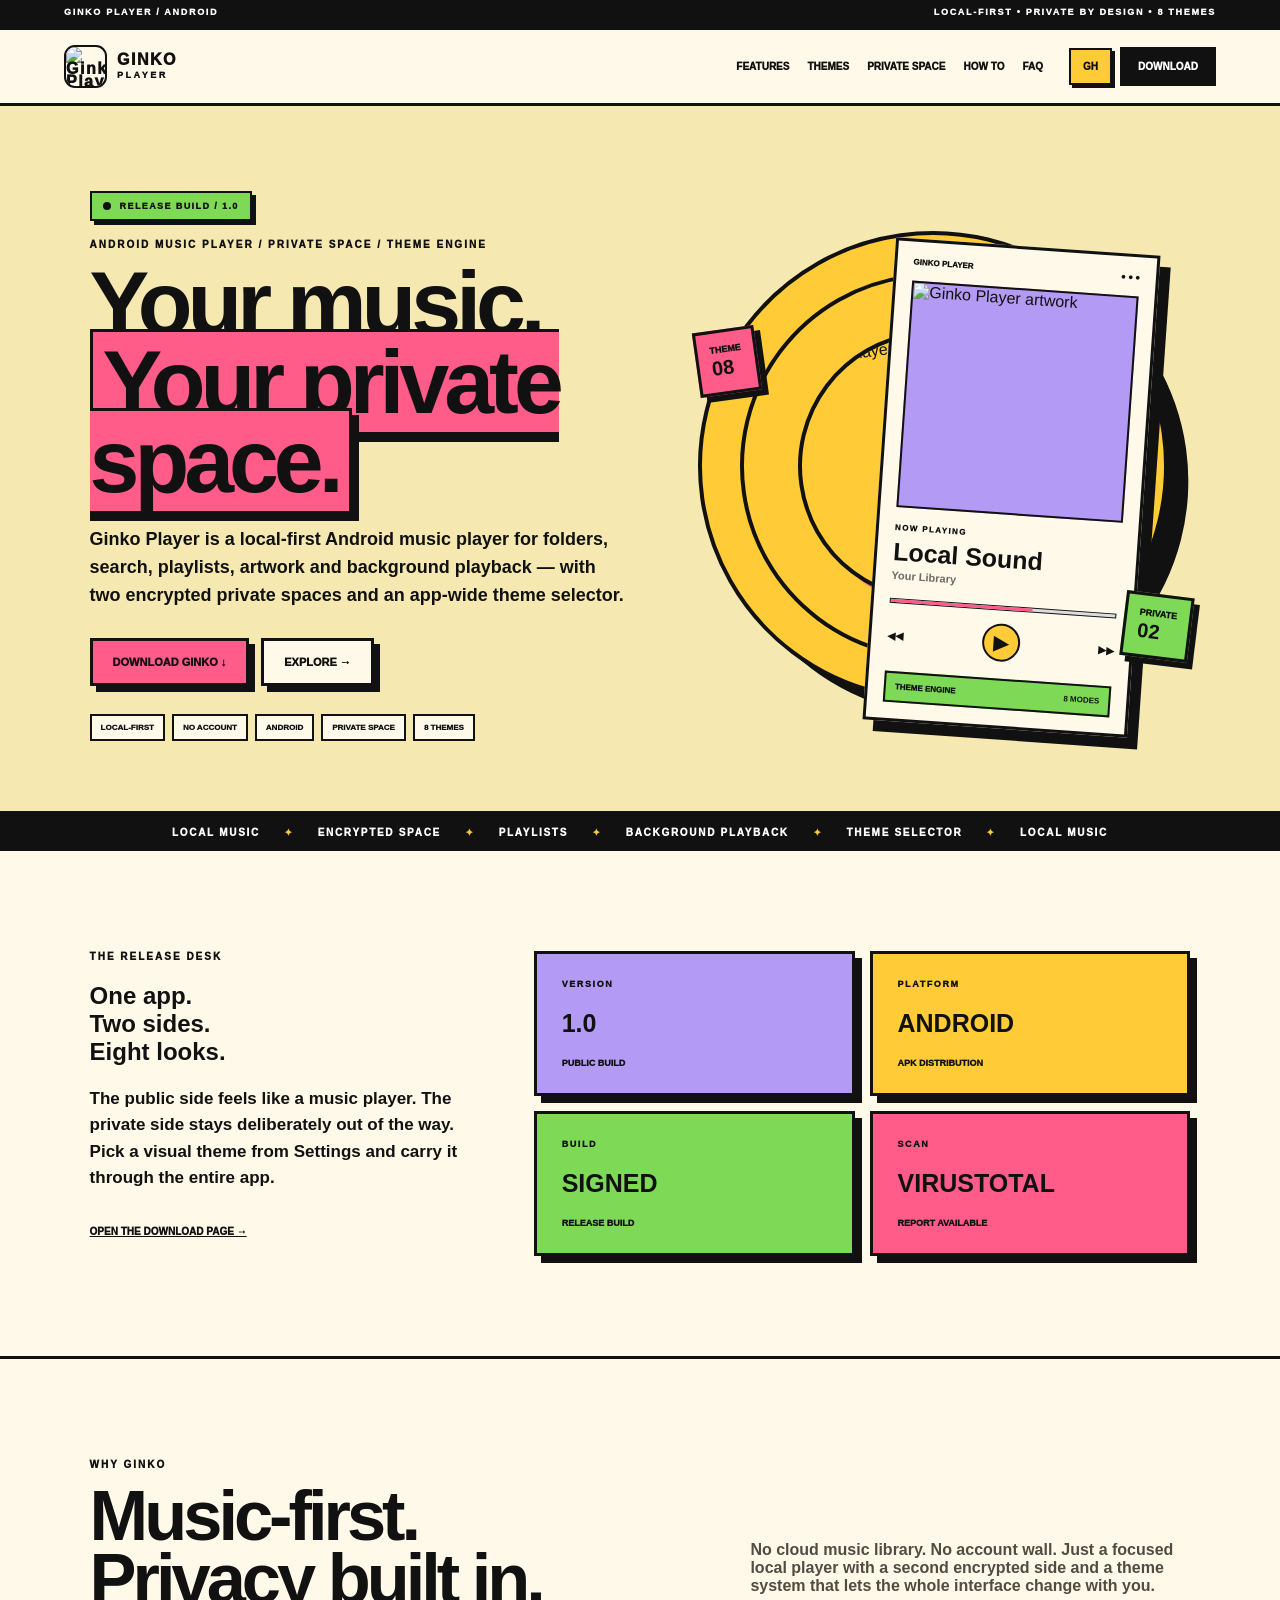
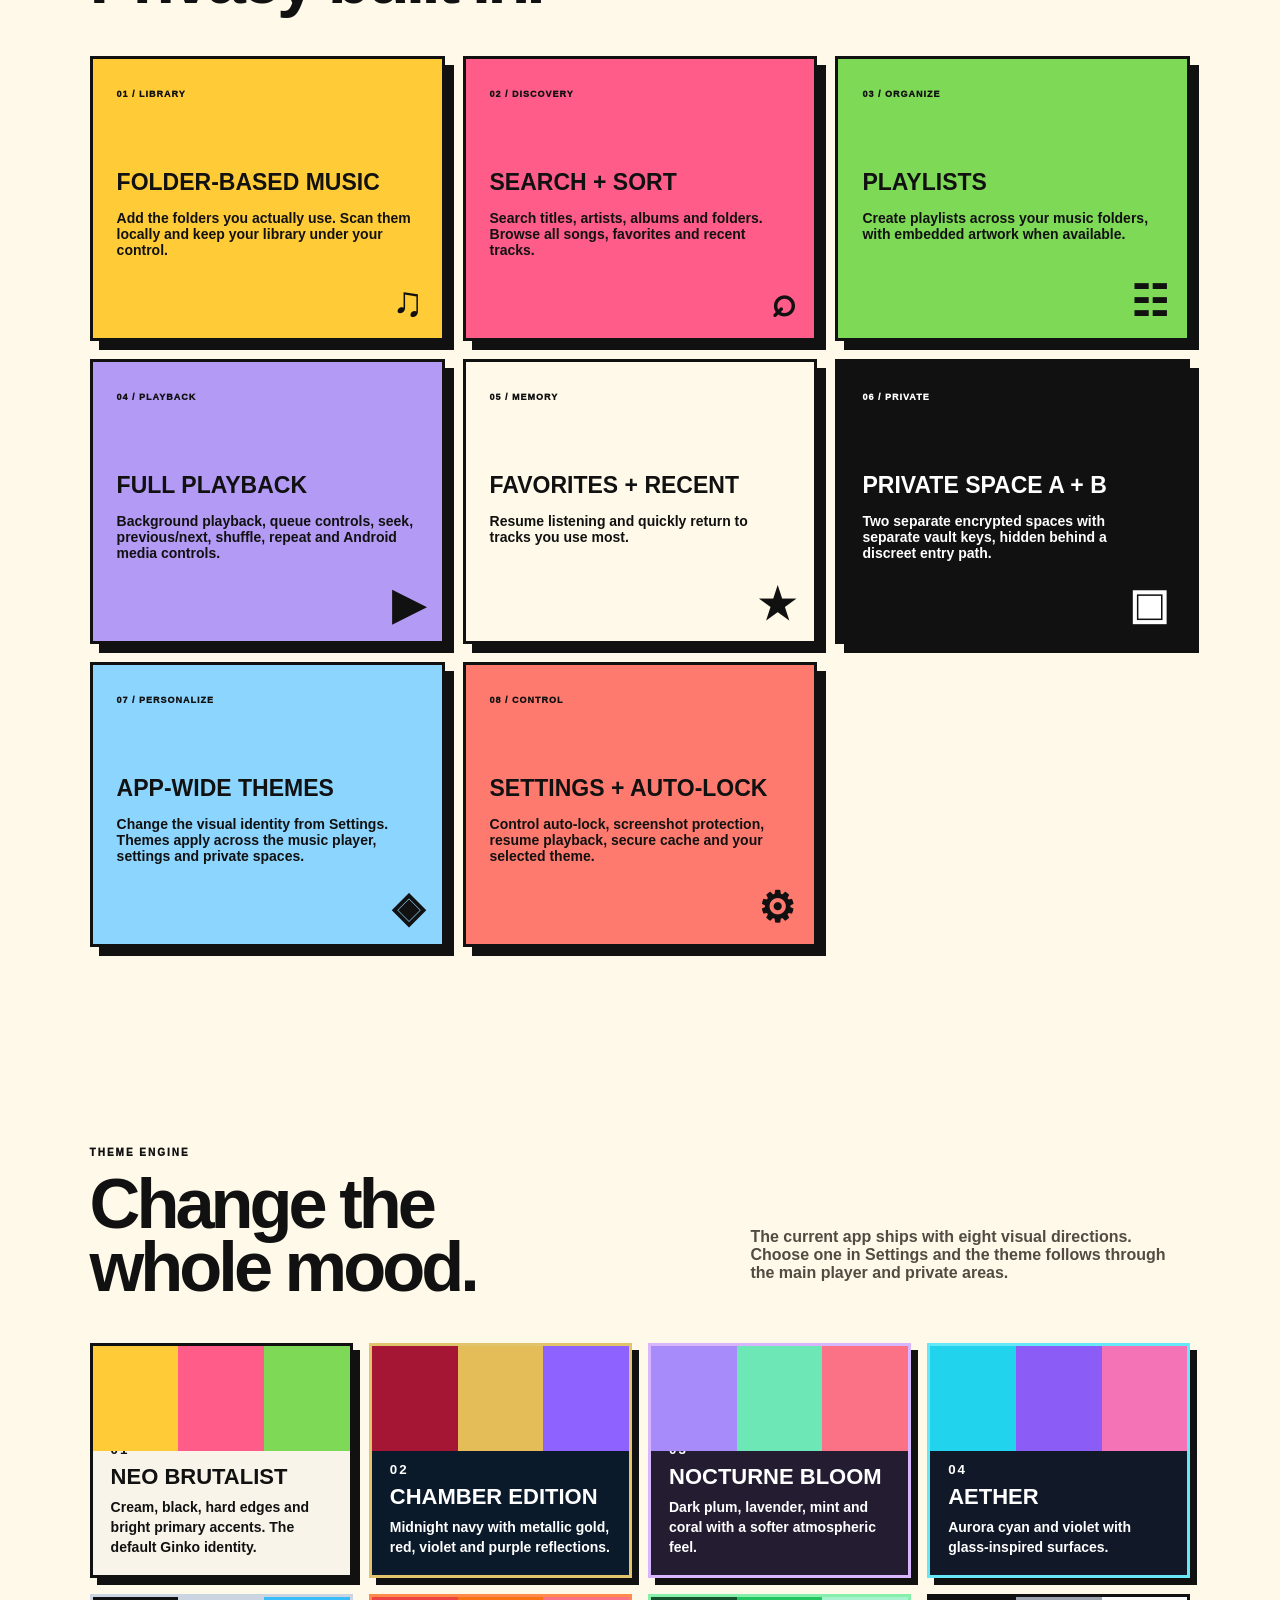
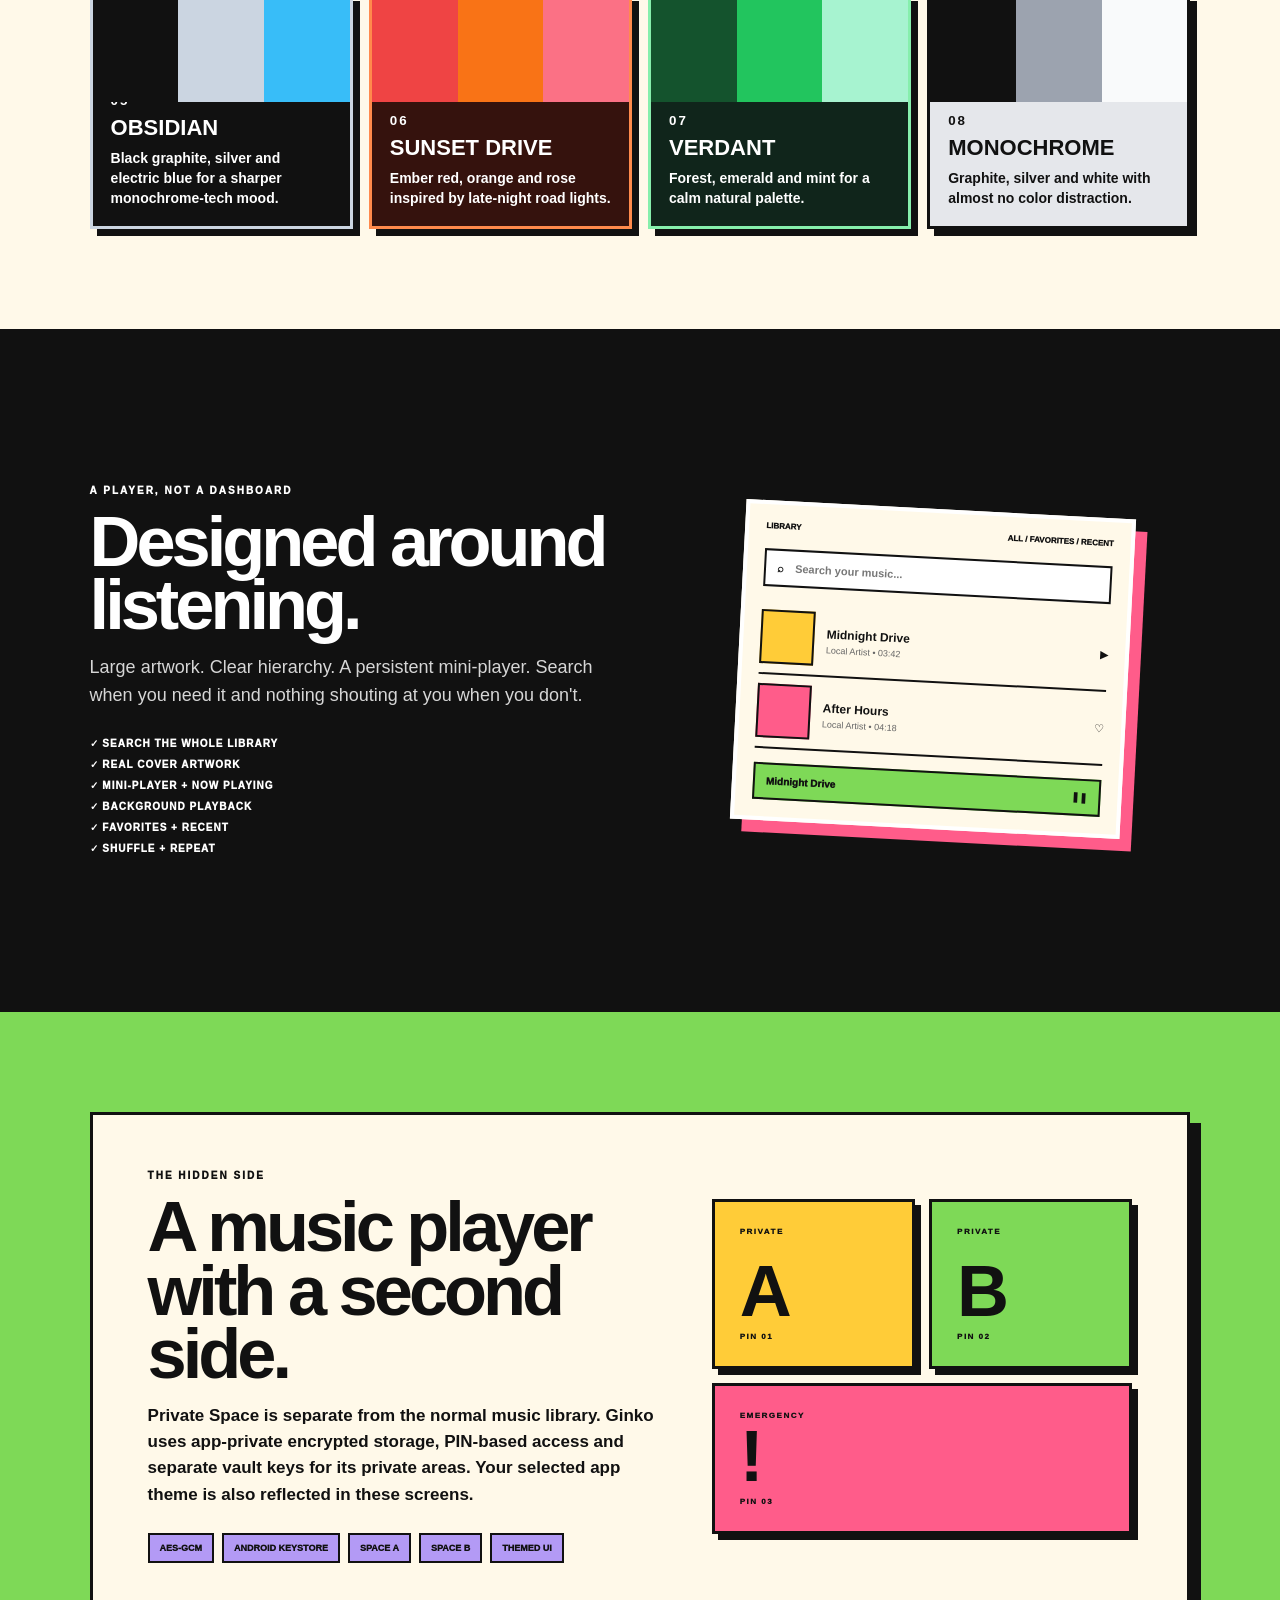
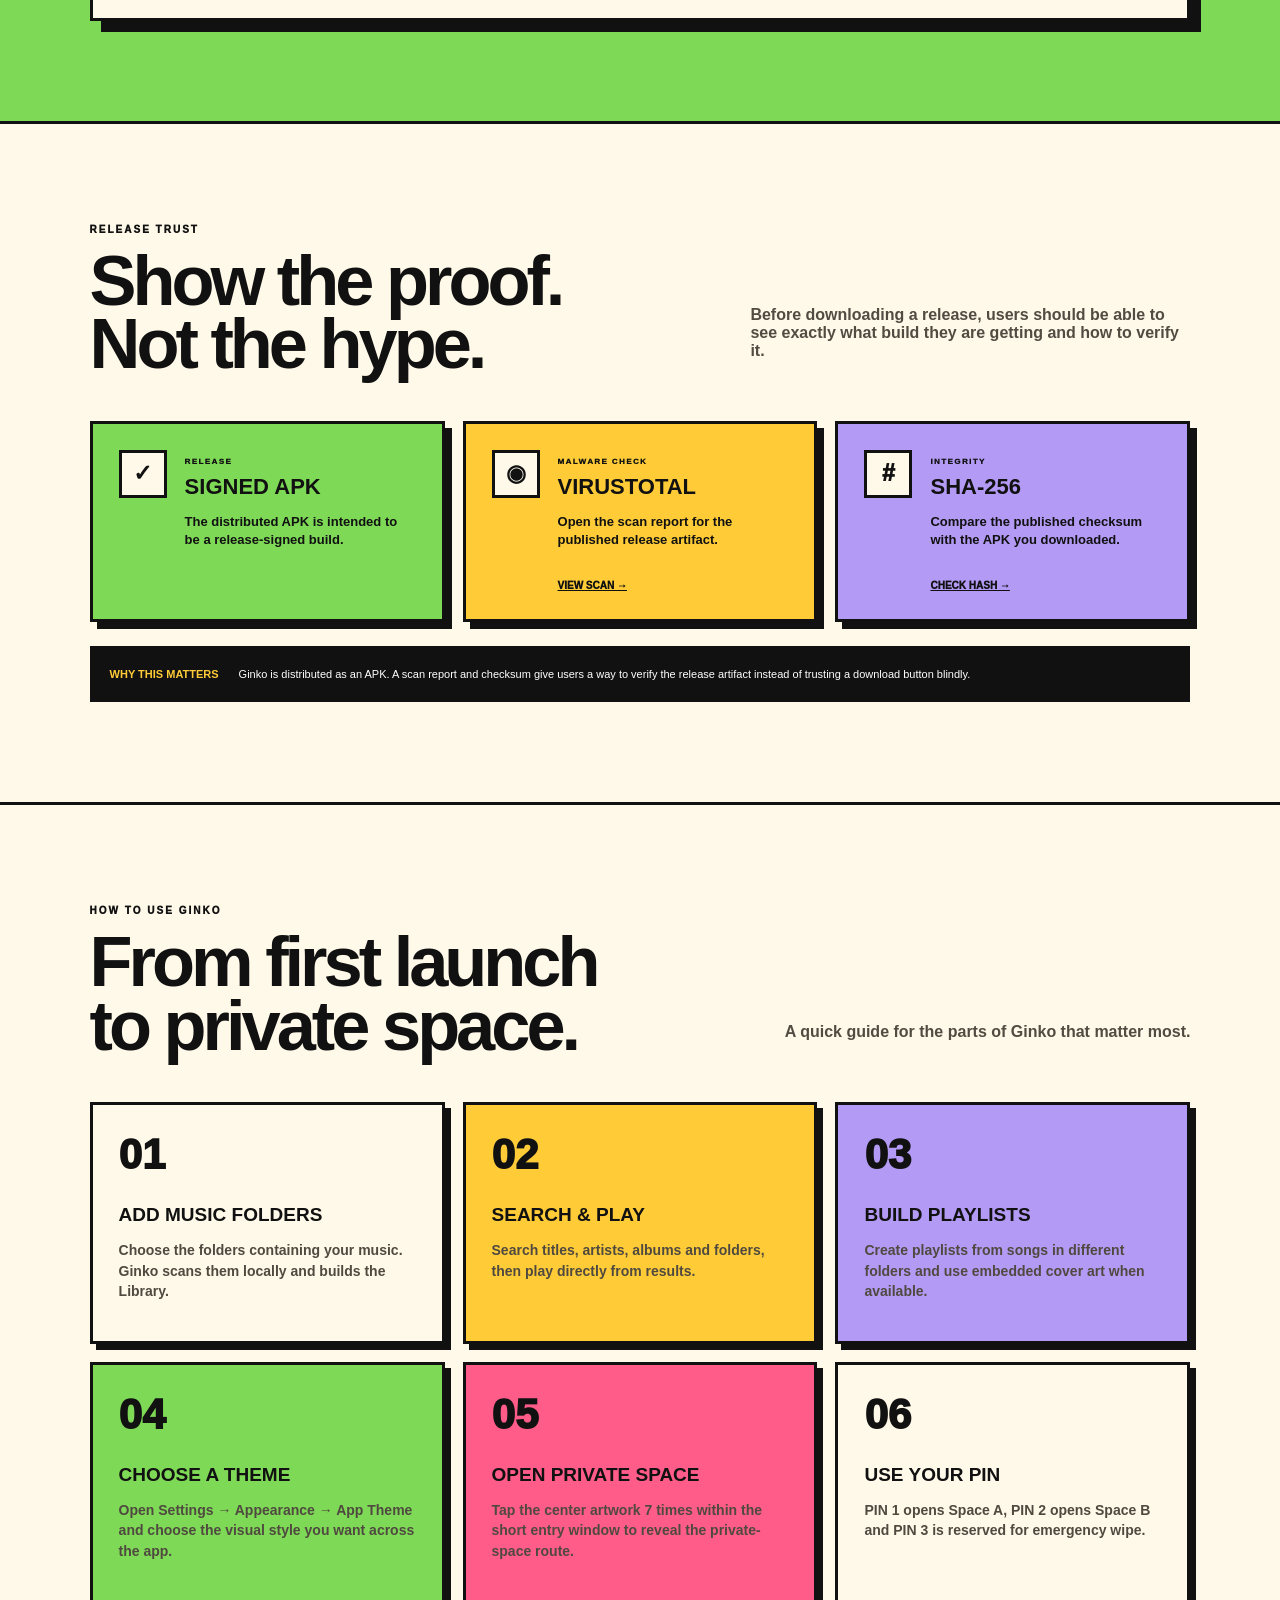
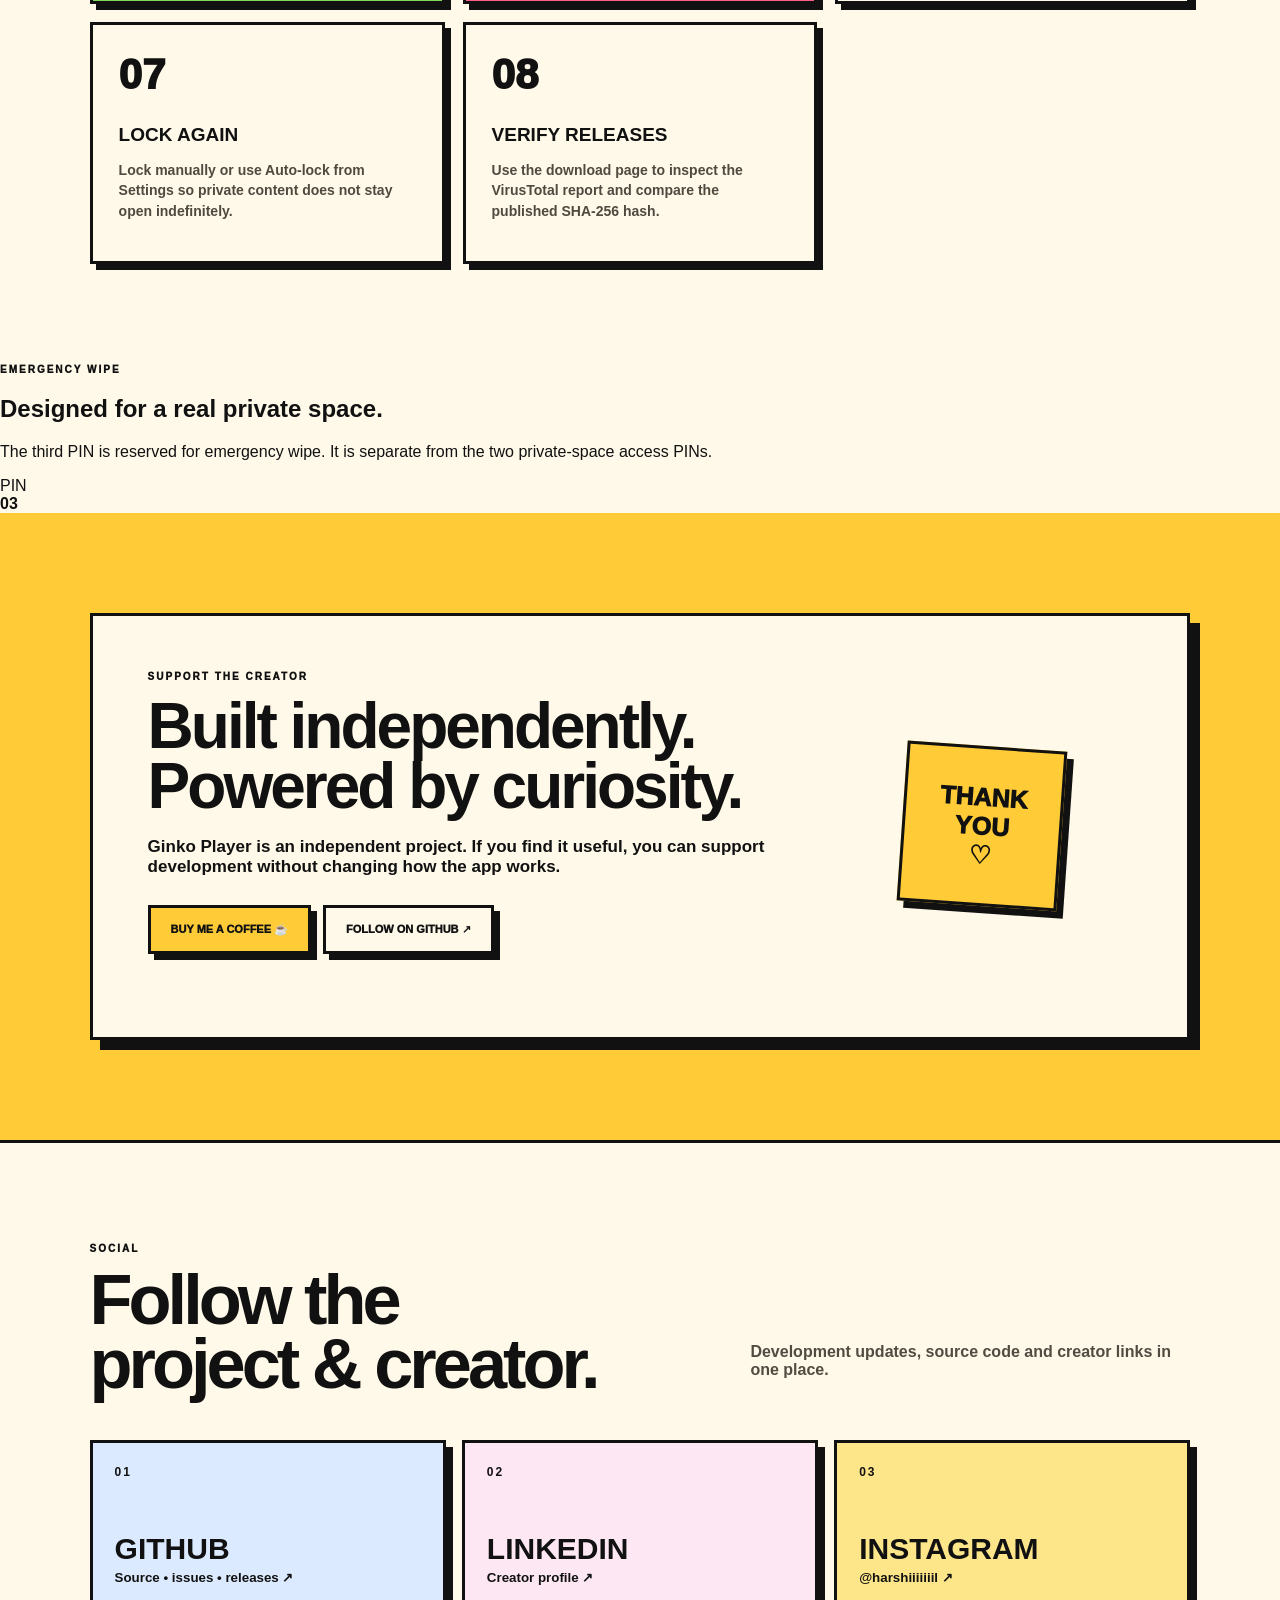
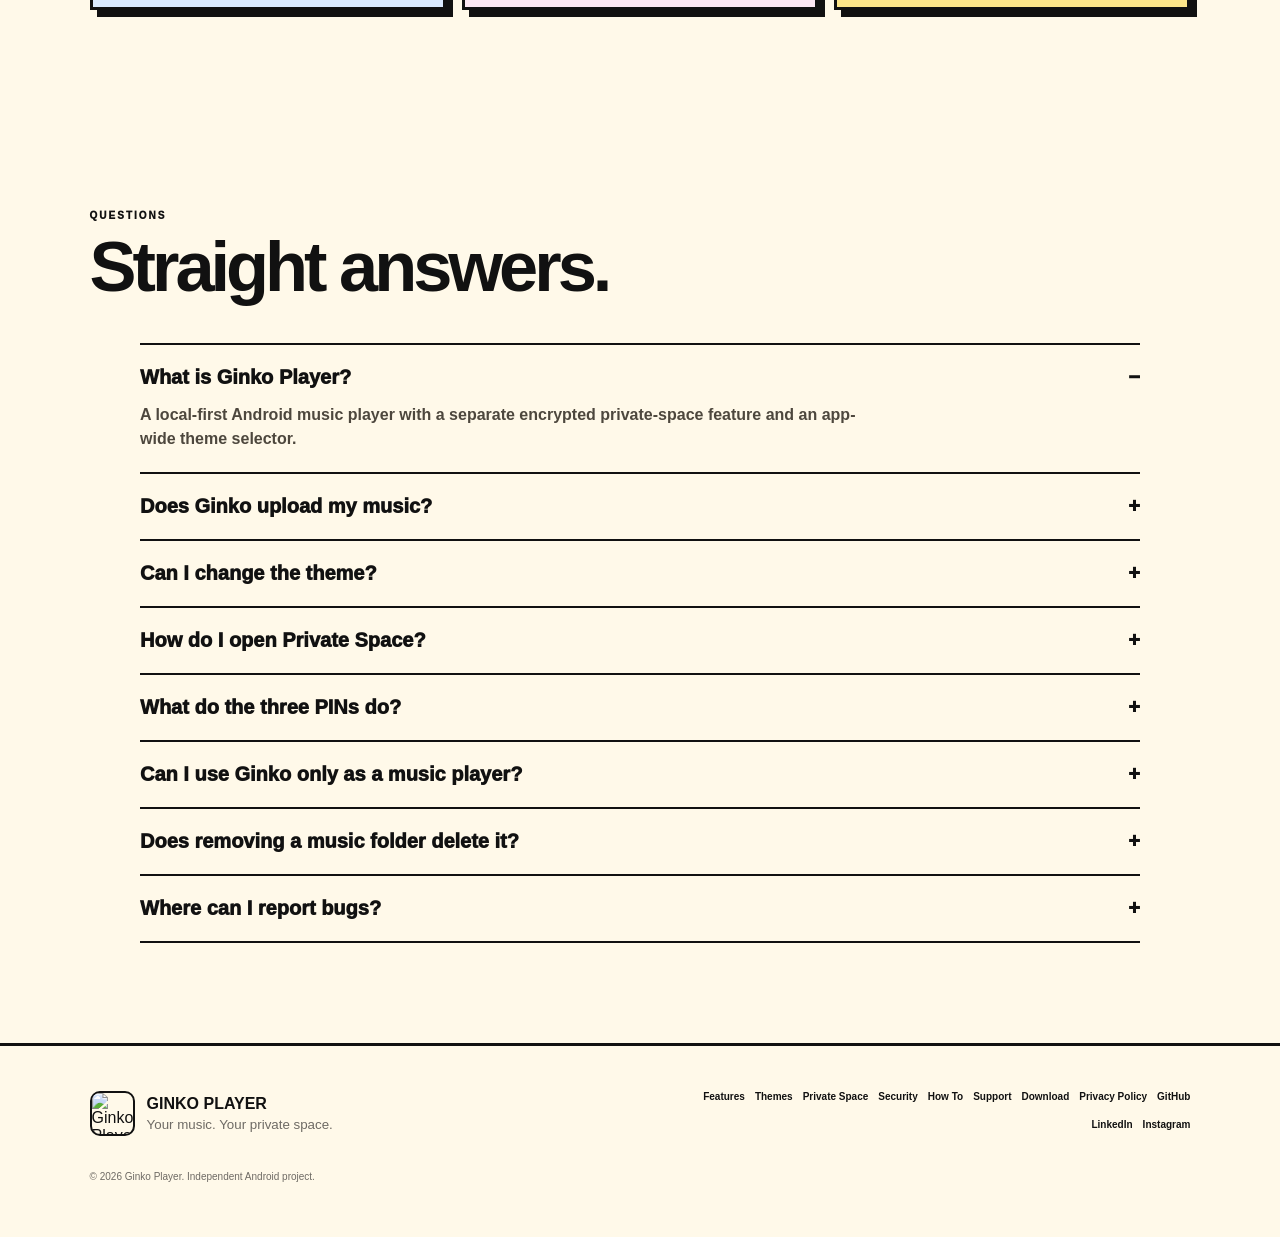
==== commit ce819b5d: "Add files via upload" ====
--- a/index.html
+++ b/index.html
@@ -1,123 +1,61 @@
 <!doctype html>
 <html lang="en">
 <head>
-<meta charset="utf-8">
-<meta name="viewport" content="width=device-width,initial-scale=1">
-<meta name="description" content="Ginko Player — a local Android music player with playlists, background playback and a separate encrypted private space.">
+<meta charset="utf-8"><meta name="viewport" content="width=device-width,initial-scale=1">
+<meta name="description" content="Ginko Player — a local-first Android music player with playlists, background playback, private encrypted spaces and selectable app-wide themes.">
+<meta name="keywords" content="Ginko Player, Android music player, local music player, private vault, encrypted files, offline music player">
 <meta name="theme-color" content="#ffcc38">
 <link rel="icon" type="image/png" href="assets/ginko-player-icon.png">
-<meta property="og:title" content="Ginko Player — Your music. Your private space.">
-<meta property="og:description" content="A local-first Android music player with a private encrypted side.">
+<meta property="og:title" content="Ginko Player — Music. Privacy. Your theme.">
+<meta property="og:description" content="A local-first Android music player with playlists, background playback, encrypted private spaces and eight visual themes.">
 <meta property="og:image" content="assets/ginko-player-icon.png">
-<title>Ginko Player — Your music. Your private space.</title>
+<title>Ginko Player — Music. Privacy. Your theme.</title>
 <link rel="stylesheet" href="styles.css">
 </head>
 <body>
-<div class="topline"><span>GINKO PLAYER / ANDROID</span><span>LOCAL-FIRST • PRIVATE BY DESIGN</span></div>
+<div class="topline"><span>GINKO PLAYER / ANDROID</span><span>LOCAL-FIRST • PRIVATE BY DESIGN • 8 THEMES</span></div>
 <header class="site-header">
-  <a class="brand" href="#top"><img src="assets/ginko-player-icon.png" alt="Ginko Player icon"><span>GINKO<br><small>PLAYER</small></span></a>
-  <nav>
-    <a href="#features">FEATURES</a><a href="#private-space">PRIVATE SPACE</a><a href="#security">SECURITY</a><a href="#how-to">HOW TO</a><a href="#faq">FAQ</a>
-  </nav>
-  <div class="header-actions"><a class="social-link" href="https://github.com/HARSH11L" target="_blank" rel="noopener">GH</a><a class="nav-btn" href="download/index.html">DOWNLOAD</a></div>
-  <button class="menu" aria-label="Open menu">☰</button>
+<a class="brand" href="#top"><img src="assets/ginko-player-icon.png" alt="Ginko Player icon"><span>GINKO<br><small>PLAYER</small></span></a>
+<nav><a href="#features">FEATURES</a><a href="#themes">THEMES</a><a href="#private-space">PRIVATE SPACE</a><a href="#how-to">HOW TO</a><a href="#faq">FAQ</a></nav>
+<div class="header-actions"><a class="social-link" href="https://github.com/HARSH11L" target="_blank" rel="noopener">GH</a><a class="nav-btn" href="download/">DOWNLOAD</a></div><button class="menu" aria-label="Open menu">☰</button>
 </header>
-
 <main id="top">
 <section class="hero">
-  <div class="hero-copy">
-    <div class="release-chip"><i></i> RELEASE BUILD / 1.0</div>
-    <p class="eyebrow">ANDROID MUSIC PLAYER / PRIVATE SPACE</p>
-    <h1>Your music.<br><em>Your private space.</em></h1>
-    <p class="lead">Ginko Player is a local-first Android music player built around the things you actually use: folders, search, playlists, artwork, background playback — plus a discreet encrypted private side.</p>
-    <div class="actions"><a class="neo-btn pink" href="download/">DOWNLOAD GINKO ↓</a><a class="neo-btn cream" href="#features">EXPLORE →</a></div>
-    <div class="badges"><span>LOCAL-FIRST</span><span>NO ACCOUNT</span><span>ANDROID</span><span>PRIVATE SPACE</span></div>
-  </div>
-  <div class="hero-visual">
-    <div class="floating-note note-a">PLAY<br><b>01</b></div>
-    <div class="floating-note note-b">PRIVATE<br><b>02</b></div>
-    <div class="hero-disc"><img src="assets/ginko-player-icon.png" alt="Ginko Player icon"></div>
-    <div class="hero-card">
-      <div class="mini-top"><span>GINKO PLAYER</span><span>● ● ●</span></div>
-      <div class="album-art"><img src="assets/ginko-player-icon.png" alt="Ginko Player artwork"></div>
-      <p class="label">NOW PLAYING</p><h3>Local Sound</h3><p class="muted">Your Library</p>
-      <div class="fake-progress"><i></i></div><div class="fake-controls"><span>◀◀</span><b>▶</b><span>▶▶</span></div>
-      <div class="private-pill"><span>PRIVATE SPACE</span><b>LOCKED</b></div>
-    </div>
-  </div>
+<div class="hero-copy"><div class="release-chip"><i></i> RELEASE BUILD / 1.0</div><p class="eyebrow">ANDROID MUSIC PLAYER / PRIVATE SPACE / THEME ENGINE</p><h1>Your music.<br><em>Your private space.</em></h1><p class="lead">Ginko Player is a local-first Android music player for folders, search, playlists, artwork and background playback — with two encrypted private spaces and an app-wide theme selector.</p><div class="actions"><a class="neo-btn pink" href="download/">DOWNLOAD GINKO ↓</a><a class="neo-btn cream" href="#features">EXPLORE →</a></div><div class="badges"><span>LOCAL-FIRST</span><span>NO ACCOUNT</span><span>ANDROID</span><span>PRIVATE SPACE</span><span>8 THEMES</span></div></div>
+<div class="hero-visual"><div class="floating-note note-a">THEME<br><b>08</b></div><div class="floating-note note-b">PRIVATE<br><b>02</b></div><div class="hero-disc"><img src="assets/ginko-player-icon.png" alt="Ginko Player icon"></div><div class="hero-card"><div class="mini-top"><span>GINKO PLAYER</span><span>● ● ●</span></div><div class="album-art"><img src="assets/ginko-player-icon.png" alt="Ginko Player artwork"></div><p class="label">NOW PLAYING</p><h3>Local Sound</h3><p class="muted">Your Library</p><div class="fake-progress"><i></i></div><div class="fake-controls"><span>◀◀</span><b>▶</b><span>▶▶</span></div><div class="private-pill"><span>THEME ENGINE</span><b>8 MODES</b></div></div></div>
 </section>
-
-<div class="ticker"><span>LOCAL MUSIC</span><b>✦</b><span>ENCRYPTED SPACE</span><b>✦</b><span>PLAYLISTS</span><b>✦</b><span>BACKGROUND PLAYBACK</span><b>✦</b><span>SEARCH</span><b>✦</b><span>LOCAL MUSIC</span></div>
-
-<section class="release-panel section" id="download-preview">
-  <div class="release-copy"><p class="eyebrow">THE RELEASE DESK</p><h2>One app.<br>Two sides.</h2><p>The public side feels like a music player. The private side stays deliberately out of the way until you need it.</p><a class="text-link" href="download/index.html">OPEN THE DOWNLOAD PAGE →</a></div>
-  <div class="release-grid">
-    <article><small>VERSION</small><strong>1.0</strong><span>FIRST PUBLIC BUILD</span></article>
-    <article class="yellow"><small>PLATFORM</small><strong>ANDROID</strong><span>APK DISTRIBUTION</span></article>
-    <article class="green"><small>BUILD</small><strong>SIGNED</strong><span>RELEASE KEY USED</span></article>
-    <article class="pink"><small>SCAN</small><strong>VIRUSTOTAL</strong><span>REPORT AVAILABLE</span></article>
-  </div>
-</section>
-
-<section id="features" class="section">
-  <div class="heading"><div><p class="eyebrow">WHY GINKO</p><h2>Music-first.<br>Privacy built in.</h2></div><p>No cloud library. No account wall. Just a focused local player with a second, encrypted side.</p></div>
-  <div class="feature-grid">
-    <article class="feature yellow"><small>01 / LIBRARY</small><h3>FOLDER-BASED MUSIC</h3><p>Add the folders you actually use. Scan them locally and keep your library under your control.</p><b class="glyph">♫</b></article>
-    <article class="feature pink"><small>02 / DISCOVERY</small><h3>SEARCH + SORT</h3><p>Search titles, artists, albums and folders. Switch between all, favorites and recent tracks.</p><b class="glyph">⌕</b></article>
-    <article class="feature green"><small>03 / ORGANIZE</small><h3>PLAYLISTS</h3><p>Build playlists from songs across your folders, with real embedded cover artwork when available.</p><b class="glyph">☷</b></article>
-    <article class="feature purple"><small>04 / PLAYBACK</small><h3>KEEP PLAYING</h3><p>Background playback, seek, volume, previous/next controls and Android media controls.</p><b class="glyph">▶</b></article>
-    <article class="feature cream"><small>05 / MEMORY</small><h3>FAVORITES + RECENT</h3><p>Pick up where you left off and quickly return to the tracks you use most.</p><b class="glyph">★</b></article>
-    <article class="feature black"><small>06 / PRIVATE</small><h3>PRIVATE SPACE</h3><p>Two separate encrypted spaces sit behind a discreet entry path, without turning the home screen into a vault dashboard.</p><b class="glyph">▣</b></article>
-  </div>
-</section>
-
-<section class="showcase">
-  <div class="showcase-copy"><p class="eyebrow">A PLAYER, NOT A DASHBOARD</p><h2>Designed around<br>listening.</h2><p>Large artwork. Clear hierarchy. A persistent mini-player. Search when you need it and nothing shouting at you when you don't.</p><div class="feature-list"><span>✓ SEARCH THE WHOLE LIBRARY</span><span>✓ REAL COVER ARTWORK</span><span>✓ MINI-PLAYER + NOW PLAYING</span><span>✓ BACKGROUND PLAYBACK</span><span>✓ FAVORITES + RECENT</span></div></div>
-  <div class="player-stage"><div class="stage-window"><div class="stage-bar"><span>LIBRARY</span><span>ALL / FAVORITES / RECENT</span></div><div class="stage-search">⌕ <span>Search your music...</span></div><div class="stage-row"><div class="stage-art"></div><div><b>Midnight Drive</b><small>Local Artist • 03:42</small></div><i>▶</i></div><div class="stage-row"><div class="stage-art pink"></div><div><b>After Hours</b><small>Local Artist • 04:18</small></div><i>♡</i></div><div class="stage-mini"><span>Midnight Drive</span><b>❚❚</b></div></div></div>
-</section>
-
-<section id="private-space" class="privacy">
-  <div class="privacy-card"><div><p class="eyebrow">THE HIDDEN SIDE</p><h2>A music player<br>with a second side.</h2><p>Private Space is separate from the normal music library. Ginko uses app-private encrypted storage, PIN-based access and separate vault keys for its private areas.</p><div class="pills"><span>AES-GCM</span><span>ANDROID KEYSTORE</span><span>SPACE A</span><span>SPACE B</span></div></div><div class="lock-stack"><div class="lock-card"><span>PRIVATE</span><b>A</b><small>PIN 01</small></div><div class="lock-card green"><span>PRIVATE</span><b>B</b><small>PIN 02</small></div><div class="lock-card pink"><span>EMERGENCY</span><b>!</b><small>PIN 03</small></div></div></div>
-</section>
-
-<section id="security" class="security section">
-  <div class="heading"><div><p class="eyebrow">RELEASE TRUST</p><h2>Show the proof.<br>Not the hype.</h2></div><p>Before downloading a release, users should be able to see exactly what build they are getting and where it came from.</p></div>
-  <div class="trust-grid">
-    <article class="trust-card green"><span class="trust-icon">✓</span><div><small>RELEASE</small><h3>SIGNED APK</h3><p>The distributed APK is a release-signed build.</p></div></article>
-    <article class="trust-card yellow"><span class="trust-icon">◉</span><div><small>MALWARE CHECK</small><h3>VIRUSTOTAL</h3><p>Open the scan report for the exact release artifact.</p><a href="download/index.html#virustotal" class="text-link">VIEW SCAN →</a></div></article>
-    <article class="trust-card purple"><span class="trust-icon">#</span><div><small>INTEGRITY</small><h3>SHA-256</h3><p>Compare the published checksum with the APK you downloaded.</p><a href="download/index.html#checksum" class="text-link">CHECK HASH →</a></div></article>
-  </div>
-  <div class="security-note"><b>WHY THIS MATTERS</b><span>Ginko is a downloadable APK. Giving users a scan report and checksum makes the release easier to verify instead of asking them to trust a button.</span></div>
-</section>
-
-<section id="how-to" class="section how"><div class="heading"><div><p class="eyebrow">HOW TO USE GINKO</p><h2>From first launch<br>to private space.</h2></div><p>A quick guide for the parts of Ginko that matter most.</p></div><div class="guide-grid">
-  <article><span>01</span><h3>ADD MUSIC FOLDERS</h3><p>Choose the folders containing your music. Ginko scans them locally and builds the Library.</p></article>
-  <article><span>02</span><h3>SEARCH & PLAY</h3><p>Search across titles, artists, albums and folders, then play directly from the results.</p></article>
-  <article><span>03</span><h3>BUILD PLAYLISTS</h3><p>Create playlists from songs in different folders. Embedded cover art is used when available.</p></article>
-  <article><span>04</span><h3>OPEN PRIVATE SPACE</h3><p>Tap the center artwork 7 times within the short entry window to reveal the private-space route.</p></article>
-  <article><span>05</span><h3>USE YOUR PIN</h3><p>PIN 1 opens Space A, PIN 2 opens Space B and PIN 3 is reserved for emergency wipe.</p></article>
-  <article><span>06</span><h3>LOCK AGAIN</h3><p>Lock manually or use Auto-lock from Settings so private content does not stay open indefinitely.</p></article>
+<div class="ticker"><span>LOCAL MUSIC</span><b>✦</b><span>ENCRYPTED SPACE</span><b>✦</b><span>PLAYLISTS</span><b>✦</b><span>BACKGROUND PLAYBACK</span><b>✦</b><span>THEME SELECTOR</span><b>✦</b><span>LOCAL MUSIC</span></div>
+<section class="release-panel section"><div class="release-copy"><p class="eyebrow">THE RELEASE DESK</p><h2>One app.<br>Two sides.<br>Eight looks.</h2><p>The public side feels like a music player. The private side stays deliberately out of the way. Pick a visual theme from Settings and carry it through the entire app.</p><a class="text-link" href="download/">OPEN THE DOWNLOAD PAGE →</a></div><div class="release-grid"><article><small>VERSION</small><strong>1.0</strong><span>PUBLIC BUILD</span></article><article class="yellow"><small>PLATFORM</small><strong>ANDROID</strong><span>APK DISTRIBUTION</span></article><article class="green"><small>BUILD</small><strong>SIGNED</strong><span>RELEASE BUILD</span></article><article class="pink"><small>SCAN</small><strong>VIRUSTOTAL</strong><span>REPORT AVAILABLE</span></article></div></section>
+<section id="features" class="section"><div class="heading"><div><p class="eyebrow">WHY GINKO</p><h2>Music-first.<br>Privacy built in.</h2></div><p>No cloud music library. No account wall. Just a focused local player with a second encrypted side and a theme system that lets the whole interface change with you.</p></div>
+<div class="feature-grid">
+<article class="feature yellow"><small>01 / LIBRARY</small><h3>FOLDER-BASED MUSIC</h3><p>Add the folders you actually use. Scan them locally and keep your library under your control.</p><b class="glyph">♫</b></article>
+<article class="feature pink"><small>02 / DISCOVERY</small><h3>SEARCH + SORT</h3><p>Search titles, artists, albums and folders. Browse all songs, favorites and recent tracks.</p><b class="glyph">⌕</b></article>
+<article class="feature green"><small>03 / ORGANIZE</small><h3>PLAYLISTS</h3><p>Create playlists across your music folders, with embedded artwork when available.</p><b class="glyph">☷</b></article>
+<article class="feature purple"><small>04 / PLAYBACK</small><h3>FULL PLAYBACK</h3><p>Background playback, queue controls, seek, previous/next, shuffle, repeat and Android media controls.</p><b class="glyph">▶</b></article>
+<article class="feature cream"><small>05 / MEMORY</small><h3>FAVORITES + RECENT</h3><p>Resume listening and quickly return to tracks you use most.</p><b class="glyph">★</b></article>
+<article class="feature black"><small>06 / PRIVATE</small><h3>PRIVATE SPACE A + B</h3><p>Two separate encrypted spaces with separate vault keys, hidden behind a discreet entry path.</p><b class="glyph">▣</b></article>
+<article class="feature blue"><small>07 / PERSONALIZE</small><h3>APP-WIDE THEMES</h3><p>Change the visual identity from Settings. Themes apply across the music player, settings and private spaces.</p><b class="glyph">◈</b></article>
+<article class="feature red"><small>08 / CONTROL</small><h3>SETTINGS + AUTO-LOCK</h3><p>Control auto-lock, screenshot protection, resume playback, secure cache and your selected theme.</p><b class="glyph">⚙</b></article>
 </div></section>
-
-<section class="emergency-strip"><div><p class="eyebrow">THE EMERGENCY PATH</p><h2>One PIN.<br>One irreversible action.</h2><p>The emergency PIN is intentionally separate from the two access PINs. Triggering it wipes both private spaces and returns the vault to its setup state.</p></div><div class="wipe-visual"><span>PIN 03</span><b>WIPE</b><small>A + B</small></div></section>
-
-<section class="section"><div class="heading"><div><p class="eyebrow">SETTINGS</p><h2>Small controls.<br>Big difference.</h2></div></div><div class="settings-grid"><article><b>◐</b><h3>DARK / LIGHT</h3><p>Switch the player between its light and dark presentation.</p></article><article><b>⌁</b><h3>SCREENSHOT CONTROL</h3><p>Keep private routes protected while configuring normal-player screenshots.</p></article><article><b>↺</b><h3>RESUME PLAYBACK</h3><p>Return to the last playback position when you come back.</p></article><article><b>▦</b><h3>MUSIC FOLDERS</h3><p>Add or remove folders from Ginko without deleting the physical folder.</p></article></div></section>
-
-<section class="creator section"><div class="creator-card"><div class="creator-avatar"><img src="assets/ginko-player-icon.png" alt="Ginko Player icon"></div><div><p class="eyebrow">BUILT IN PUBLIC</p><h2>Made by a student.<br>Built as a real product.</h2><p>Ginko Player started as a private-file vault and evolved into a full local music player. The project is still being improved release by release.</p><div class="socials"><a href="https://github.com/HARSH11L" target="_blank" rel="noopener"><b>GITHUB</b><span>Source / issues / updates ↗</span></a><a href="https://in.linkedin.com/in/harshil-rahman-0258a3421" target="_blank" rel="noopener"><b>LINKEDIN</b><span>Creator profile ↗</span></a></div></div></div></section>
-
-<section id="support" class="support"><div class="support-card"><div><p class="eyebrow">SUPPORT THE CREATOR</p><h2>If you like Ginko,<br>keep it moving.</h2><p>Independent projects run on time, testing, feedback and a little caffeine. Support is optional, but always appreciated.</p><div class="actions"><a class="neo-btn yellow" href="https://www.buymeacoffee.com/harsh1l" target="_blank" rel="noopener">BUY ME A COFFEE ☕</a><a class="neo-btn cream" href="https://github.com/HARSH11L" target="_blank" rel="noopener">FOLLOW ON GITHUB ↗</a></div></div><div class="support-stamp">THANK<br>YOU<br>♡</div></div></section>
-
-<section id="faq" class="section"><div class="heading"><div><p class="eyebrow">QUESTIONS</p><h2>Straight answers.</h2></div></div><div class="faq">
-<details open><summary>What is Ginko Player?</summary><p>A local-first Android music player with a separate encrypted private-space feature.</p></details>
-<details><summary>Does Ginko upload my music?</summary><p>Ginko is designed around local music stored on your device. It is not a cloud music service.</p></details>
-<details><summary>How do I open Private Space?</summary><p>From the normal player, tap the center artwork 7 times within the short entry window to reveal the private-space route.</p></details>
-<details><summary>What do the three PINs do?</summary><p>PIN 1 opens Private Space A, PIN 2 opens Private Space B and PIN 3 triggers emergency wipe. The three PINs are separate.</p></details>
-<details><summary>Can I use Ginko only as a music player?</summary><p>Yes. The normal music player works independently from the private-space feature.</p></details>
-<details><summary>Does removing a music folder delete it?</summary><p>No. Removing a folder from Ginko only removes it from the player's library configuration.</p></details>
-<details><summary>Where can I report bugs?</summary><p>Use the GitHub repository's Issues page after opening the source link.</p></details>
+<section id="themes" class="section themes-section"><div class="heading"><div><p class="eyebrow">THEME ENGINE</p><h2>Change the<br>whole mood.</h2></div><p>The current app ships with eight visual directions. Choose one in Settings and the theme follows through the main player and private areas.</p></div><div class="theme-grid">
+<article class="theme-card neo"><div class="theme-swatch"><i></i><i></i><i></i></div><small>01</small><h3>NEO BRUTALIST</h3><p>Cream, black, hard edges and bright primary accents. The default Ginko identity.</p></article>
+<article class="theme-card chamber"><div class="theme-swatch"><i></i><i></i><i></i></div><small>02</small><h3>CHAMBER EDITION</h3><p>Midnight navy with metallic gold, red, violet and purple reflections.</p></article>
+<article class="theme-card nocturne"><div class="theme-swatch"><i></i><i></i><i></i></div><small>03</small><h3>NOCTURNE BLOOM</h3><p>Dark plum, lavender, mint and coral with a softer atmospheric feel.</p></article>
+<article class="theme-card aether"><div class="theme-swatch"><i></i><i></i><i></i></div><small>04</small><h3>AETHER</h3><p>Aurora cyan and violet with glass-inspired surfaces.</p></article>
+<article class="theme-card obsidian"><div class="theme-swatch"><i></i><i></i><i></i></div><small>05</small><h3>OBSIDIAN</h3><p>Black graphite, silver and electric blue for a sharper monochrome-tech mood.</p></article>
+<article class="theme-card sunset"><div class="theme-swatch"><i></i><i></i><i></i></div><small>06</small><h3>SUNSET DRIVE</h3><p>Ember red, orange and rose inspired by late-night road lights.</p></article>
+<article class="theme-card verdant"><div class="theme-swatch"><i></i><i></i><i></i></div><small>07</small><h3>VERDANT</h3><p>Forest, emerald and mint for a calm natural palette.</p></article>
+<article class="theme-card mono"><div class="theme-swatch"><i></i><i></i><i></i></div><small>08</small><h3>MONOCHROME</h3><p>Graphite, silver and white with almost no color distraction.</p></article>
 </div></section>
+<section class="showcase"><div class="showcase-copy"><p class="eyebrow">A PLAYER, NOT A DASHBOARD</p><h2>Designed around<br>listening.</h2><p>Large artwork. Clear hierarchy. A persistent mini-player. Search when you need it and nothing shouting at you when you don't.</p><div class="feature-list"><span>✓ SEARCH THE WHOLE LIBRARY</span><span>✓ REAL COVER ARTWORK</span><span>✓ MINI-PLAYER + NOW PLAYING</span><span>✓ BACKGROUND PLAYBACK</span><span>✓ FAVORITES + RECENT</span><span>✓ SHUFFLE + REPEAT</span></div></div><div class="player-stage"><div class="stage-window"><div class="stage-bar"><span>LIBRARY</span><span>ALL / FAVORITES / RECENT</span></div><div class="stage-search">⌕ <span>Search your music...</span></div><div class="stage-row"><div class="stage-art"></div><div><b>Midnight Drive</b><small>Local Artist • 03:42</small></div><i>▶</i></div><div class="stage-row"><div class="stage-art pink"></div><div><b>After Hours</b><small>Local Artist • 04:18</small></div><i>♡</i></div><div class="stage-mini"><span>Midnight Drive</span><b>❚❚</b></div></div></div></section>
+<section id="private-space" class="privacy"><div class="privacy-card"><div><p class="eyebrow">THE HIDDEN SIDE</p><h2>A music player<br>with a second side.</h2><p>Private Space is separate from the normal music library. Ginko uses app-private encrypted storage, PIN-based access and separate vault keys for its private areas. Your selected app theme is also reflected in these screens.</p><div class="pills"><span>AES-GCM</span><span>ANDROID KEYSTORE</span><span>SPACE A</span><span>SPACE B</span><span>THEMED UI</span></div></div><div class="lock-stack"><div class="lock-card"><span>PRIVATE</span><b>A</b><small>PIN 01</small></div><div class="lock-card green"><span>PRIVATE</span><b>B</b><small>PIN 02</small></div><div class="lock-card pink"><span>EMERGENCY</span><b>!</b><small>PIN 03</small></div></div></div></section>
+<section id="security" class="security section"><div class="heading"><div><p class="eyebrow">RELEASE TRUST</p><h2>Show the proof.<br>Not the hype.</h2></div><p>Before downloading a release, users should be able to see exactly what build they are getting and how to verify it.</p></div><div class="trust-grid"><article class="trust-card green"><span class="trust-icon">✓</span><div><small>RELEASE</small><h3>SIGNED APK</h3><p>The distributed APK is intended to be a release-signed build.</p></div></article><article class="trust-card yellow"><span class="trust-icon">◉</span><div><small>MALWARE CHECK</small><h3>VIRUSTOTAL</h3><p>Open the scan report for the published release artifact.</p><a href="download/#virustotal" class="text-link">VIEW SCAN →</a></div></article><article class="trust-card purple"><span class="trust-icon">#</span><div><small>INTEGRITY</small><h3>SHA-256</h3><p>Compare the published checksum with the APK you downloaded.</p><a href="download/#checksum" class="text-link">CHECK HASH →</a></div></article></div><div class="security-note"><b>WHY THIS MATTERS</b><span>Ginko is distributed as an APK. A scan report and checksum give users a way to verify the release artifact instead of trusting a download button blindly.</span></div></section>
+<section id="how-to" class="section how"><div class="heading"><div><p class="eyebrow">HOW TO USE GINKO</p><h2>From first launch<br>to private space.</h2></div><p>A quick guide for the parts of Ginko that matter most.</p></div><div class="guide-grid"><article><span>01</span><h3>ADD MUSIC FOLDERS</h3><p>Choose the folders containing your music. Ginko scans them locally and builds the Library.</p></article><article><span>02</span><h3>SEARCH & PLAY</h3><p>Search titles, artists, albums and folders, then play directly from results.</p></article><article><span>03</span><h3>BUILD PLAYLISTS</h3><p>Create playlists from songs in different folders and use embedded cover art when available.</p></article><article><span>04</span><h3>CHOOSE A THEME</h3><p>Open Settings → Appearance → App Theme and choose the visual style you want across the app.</p></article><article><span>05</span><h3>OPEN PRIVATE SPACE</h3><p>Tap the center artwork 7 times within the short entry window to reveal the private-space route.</p></article><article><span>06</span><h3>USE YOUR PIN</h3><p>PIN 1 opens Space A, PIN 2 opens Space B and PIN 3 is reserved for emergency wipe.</p></article><article><span>07</span><h3>LOCK AGAIN</h3><p>Lock manually or use Auto-lock from Settings so private content does not stay open indefinitely.</p></article><article><span>08</span><h3>VERIFY RELEASES</h3><p>Use the download page to inspect the VirusTotal report and compare the published SHA-256 hash.</p></article></div></section>
+<section class="emergency"><div><p class="eyebrow">EMERGENCY WIPE</p><h2>Designed for a real private space.</h2><p>The third PIN is reserved for emergency wipe. It is separate from the two private-space access PINs.</p></div><div class="wipe-badge">PIN<br><b>03</b></div></section>
+<section id="support" class="support section"><div class="support-card"><div><p class="eyebrow">SUPPORT THE CREATOR</p><h2>Built independently.<br>Powered by curiosity.</h2><p>Ginko Player is an independent project. If you find it useful, you can support development without changing how the app works.</p><div class="actions"><a class="neo-btn yellow" href="https://buymeacoffee.com/harsh1l" target="_blank" rel="noopener">BUY ME A COFFEE ☕</a><a class="neo-btn cream" href="https://github.com/HARSH11L" target="_blank" rel="noopener">FOLLOW ON GITHUB ↗</a></div></div><div class="support-stamp">THANK<br>YOU<br>♡</div></div></section>
+<section class="social section"><div class="heading"><div><p class="eyebrow">SOCIAL</p><h2>Follow the<br>project & creator.</h2></div><p>Development updates, source code and creator links in one place.</p></div><div class="social-grid"><a href="https://github.com/HARSH11L" target="_blank" rel="noopener"><span>01</span><b>GITHUB</b><small>Source • issues • releases ↗</small></a><a href="https://www.linkedin.com/in/harshil-rahman-0258a3421/" target="_blank" rel="noopener"><span>02</span><b>LINKEDIN</b><small>Creator profile ↗</small></a><a href="https://instagram.com/harshiiiiiiil" target="_blank" rel="noopener"><span>03</span><b>INSTAGRAM</b><small>@harshiiiiiiil ↗</small></a></div></section>
+<section id="faq" class="section"><div class="heading"><div><p class="eyebrow">QUESTIONS</p><h2>Straight answers.</h2></div></div><div class="faq"><details open><summary>What is Ginko Player?</summary><p>A local-first Android music player with a separate encrypted private-space feature and an app-wide theme selector.</p></details><details><summary>Does Ginko upload my music?</summary><p>Ginko is designed around local music stored on your device. It is not a cloud music service.</p></details><details><summary>Can I change the theme?</summary><p>Yes. Open Settings → Appearance → App Theme. The available themes include Neo Brutalist, Chamber Edition, Nocturne Bloom, Aether, Obsidian, Sunset Drive, Verdant and Monochrome.</p></details><details><summary>How do I open Private Space?</summary><p>From the normal player, tap the center artwork 7 times within the short entry window to reveal the private-space route.</p></details><details><summary>What do the three PINs do?</summary><p>PIN 1 opens Private Space A, PIN 2 opens Private Space B and PIN 3 triggers emergency wipe. The three PINs are separate.</p></details><details><summary>Can I use Ginko only as a music player?</summary><p>Yes. The normal music player works independently from the private-space feature.</p></details><details><summary>Does removing a music folder delete it?</summary><p>No. Removing a folder from Ginko removes it from the player's library configuration; it does not intentionally delete the physical folder.</p></details><details><summary>Where can I report bugs?</summary><p>Use the GitHub project and its Issues section for bug reports and technical discussion.</p></details></div></section>
 </main>
-
-<footer><div class="footer-brand"><img src="assets/ginko-player-icon.png" alt="Ginko Player icon"><div><b>GINKO PLAYER</b><small>Your music. Your private space.</small></div></div><div class="footer-links"><a href="#features">Features</a><a href="#private-space">Private Space</a><a href="#security">Security</a><a href="#how-to">How To</a><a href="#support">Support</a><a href="download/index.html">Download</a><a href="privacy.html">Privacy Policy</a><a href="https://github.com/HARSH11L" target="_blank" rel="noopener">GitHub</a><a href="https://in.linkedin.com/in/harshil-rahman-0258a3421" target="_blank" rel="noopener">LinkedIn</a></div><p>© 2026 Ginko Player. Independent Android project.</p></footer>
+<footer><div class="footer-brand"><img src="assets/ginko-player-icon.png" alt="Ginko Player icon"><div><b>GINKO PLAYER</b><small>Your music. Your private space.</small></div></div><div class="footer-links"><a href="#features">Features</a><a href="#themes">Themes</a><a href="#private-space">Private Space</a><a href="#security">Security</a><a href="#how-to">How To</a><a href="#support">Support</a><a href="download/">Download</a><a href="privacy.html">Privacy Policy</a><a href="https://github.com/HARSH11L" target="_blank" rel="noopener">GitHub</a><a href="https://www.linkedin.com/in/harshil-rahman-0258a3421/" target="_blank" rel="noopener">LinkedIn</a><a href="https://instagram.com/harshiiiiiiil" target="_blank" rel="noopener">Instagram</a></div><p>© 2026 Ginko Player. Independent Android project.</p></footer>
 <script src="script.js"></script>
 </body></html>
--- a/styles.css
+++ b/styles.css
@@ -1,3 +1,8 @@
 :root{--paper:#fff9e9;--cream:#f5e8b0;--yellow:#ffcc38;--pink:#ff5c8a;--green:#7ed957;--purple:#b39af5;--black:#111;--muted:#6e6a64;--border:3px solid var(--black);--shadow:9px 9px 0 var(--black)}*{box-sizing:border-box}html{scroll-behavior:smooth}body{margin:0;background:var(--paper);color:var(--black);font-family:Arial,Helvetica,sans-serif;overflow-x:hidden}a{color:inherit;text-decoration:none}.topline{height:30px;padding:7px 5vw;background:var(--black);color:white;display:flex;justify-content:space-between;font-size:9px;font-weight:1000;letter-spacing:1.7px}.site-header{height:76px;padding:12px 5vw;display:flex;align-items:center;gap:26px;border-bottom:var(--border);background:var(--paper);position:sticky;top:0;z-index:20}.brand{display:flex;align-items:center;gap:10px;font-weight:1000;letter-spacing:1.5px;line-height:.8}.brand img{width:43px;height:43px;object-fit:cover;border:2px solid var(--black);border-radius:11px}.brand small{font-size:9px;letter-spacing:2.5px}.site-header nav{display:flex;gap:18px;margin-left:auto;font-size:10px;font-weight:1000}.site-header nav a:hover,.footer-links a:hover{text-decoration:underline}.header-actions{display:flex;gap:8px;align-items:center}.social-link{border:2px solid var(--black);padding:11px 12px;font-size:10px;font-weight:1000;background:var(--yellow);box-shadow:3px 3px 0 var(--black)}.nav-btn{background:var(--black);color:white;padding:12px 16px;border:2px solid var(--black);font-size:10px;font-weight:1000}.menu{display:none;background:var(--yellow);border:2px solid var(--black);font-size:20px;padding:7px 10px}.hero{min-height:680px;padding:85px 7vw 70px;display:grid;grid-template-columns:1.02fr .98fr;gap:50px;align-items:center;background:var(--cream);border-bottom:var(--border)}.release-chip{display:inline-flex;gap:9px;align-items:center;padding:8px 11px;background:var(--green);border:2px solid var(--black);box-shadow:4px 4px 0 var(--black);font-size:9px;font-weight:1000;letter-spacing:1.4px;margin-bottom:18px}.release-chip i{width:8px;height:8px;border-radius:50%;background:var(--black);display:block}.eyebrow{font-size:10px;font-weight:1000;letter-spacing:2px;margin:0 0 14px}.hero h1{font-size:clamp(56px,7vw,102px);line-height:.88;letter-spacing:-5px;margin:0 0 25px}.hero h1 em{font-style:normal;background:var(--pink);padding:0 10px;border:3px solid var(--black);box-shadow:7px 7px 0 var(--black)}.lead{font-size:18px;line-height:1.55;font-weight:650;max-width:660px}.actions{display:flex;gap:12px;flex-wrap:wrap;margin:28px 0}.neo-btn{display:inline-flex;align-items:center;justify-content:center;padding:15px 20px;border:var(--border);box-shadow:6px 6px 0 var(--black);font-size:11px;font-weight:1000;transition:transform .12s,box-shadow .12s}.neo-btn:hover{transform:translate(3px,3px);box-shadow:3px 3px 0 var(--black)}.neo-btn.pink{background:var(--pink)}.neo-btn.yellow{background:var(--yellow)}.neo-btn.cream{background:var(--paper)}.neo-btn.black{background:var(--black);color:white}.badges{display:flex;gap:7px;flex-wrap:wrap}.badges span{font-size:8px;font-weight:1000;padding:7px 9px;border:2px solid var(--black);background:var(--paper)}.hero-visual{height:550px;position:relative;display:grid;place-items:center}.hero-disc{position:absolute;width:470px;height:470px;border-radius:50%;border:4px solid var(--black);background:var(--yellow);box-shadow:18px 18px 0 var(--black);display:grid;place-items:center;transform:rotate(-8deg)}.hero-disc:before{content:"";position:absolute;inset:38px;border:4px solid var(--black);border-radius:50%}.hero-disc img{width:270px;height:270px;object-fit:cover;border:4px solid var(--black);border-radius:50%;position:relative;z-index:2;box-shadow:8px 8px 0 var(--pink)}.hero-card{width:265px;min-height:430px;padding:16px;background:var(--paper);border:var(--border);box-shadow:11px 11px 0 var(--black);position:absolute;right:9%;top:55px;transform:rotate(4deg);z-index:3}.mini-top{display:flex;justify-content:space-between;font-size:8px;font-weight:1000;margin-bottom:14px}.album-art{width:100%;aspect-ratio:1;background:var(--purple);border:2px solid var(--black);overflow:hidden}.album-art img{width:100%;height:100%;object-fit:cover}.label{font-size:8px;font-weight:1000;letter-spacing:1.4px;margin:16px 0 5px}.hero-card h3{margin:0;font-size:25px}.muted{margin:3px 0;color:var(--muted);font-size:11px;font-weight:700}.fake-progress{height:5px;background:#ddd;border:1px solid var(--black);margin:17px 0 13px}.fake-progress i{display:block;width:63%;height:100%;background:var(--pink)}.fake-controls{display:flex;align-items:center;justify-content:space-between;font-size:11px}.fake-controls b{font-size:19px;width:38px;height:38px;border-radius:50%;background:var(--yellow);border:2px solid var(--black);display:grid;place-items:center}.private-pill{display:flex;justify-content:space-between;margin-top:17px;padding:9px;background:var(--green);border:2px solid var(--black);font-size:8px;font-weight:1000}.floating-note{position:absolute;padding:12px;background:var(--paper);border:3px solid var(--black);box-shadow:6px 6px 0 var(--black);font-size:9px;font-weight:1000;z-index:4;line-height:1.2}.floating-note b{font-size:20px}.note-a{left:4%;top:25%;transform:rotate(-8deg);background:var(--pink)}.note-b{right:0;bottom:15%;transform:rotate(7deg);background:var(--green)}.ticker{display:flex;gap:24px;justify-content:center;align-items:center;padding:13px 20px;background:var(--black);color:white;white-space:nowrap;overflow:hidden;font-size:10px;font-weight:1000;letter-spacing:1.7px}.ticker b{color:var(--yellow)}.section{padding:100px 7vw}.heading{display:flex;justify-content:space-between;align-items:end;gap:35px;margin-bottom:45px}.heading h2,.showcase h2,.privacy h2,.emergency-strip h2,.creator h2{font-size:clamp(42px,5.5vw,75px);line-height:.9;letter-spacing:-4px;margin:0}.heading>p{max-width:440px;font-weight:650;color:#514b41}.release-panel{display:grid;grid-template-columns:.75fr 1.25fr;gap:50px;background:var(--paper);border-bottom:var(--border)}.release-copy>p:not(.eyebrow){font-size:17px;line-height:1.55;font-weight:650;max-width:520px}.text-link{display:inline-block;margin-top:18px;font-size:10px;font-weight:1000;text-decoration:underline}.release-grid{display:grid;grid-template-columns:1fr 1fr;gap:15px}.release-grid article{padding:25px;background:var(--purple);border:var(--border);box-shadow:7px 7px 0 var(--black);min-height:145px;display:flex;flex-direction:column;justify-content:space-between}.release-grid article.yellow{background:var(--yellow)}.release-grid article.green{background:var(--green)}.release-grid article.pink{background:var(--pink)}.release-grid small{font-weight:1000;font-size:9px;letter-spacing:1.6px}.release-grid strong{font-size:25px}.release-grid span{font-size:9px;font-weight:1000}.feature-grid{display:grid;grid-template-columns:repeat(3,1fr);gap:18px}.feature{min-height:285px;padding:24px;border:var(--border);box-shadow:var(--shadow);position:relative}.feature.yellow{background:var(--yellow)}.feature.pink{background:var(--pink)}.feature.green{background:var(--green)}.feature.purple{background:var(--purple)}.feature.cream{background:var(--paper)}.feature.black{background:var(--black);color:white}.feature small{font-weight:1000;font-size:9px;letter-spacing:1px}.feature h3{font-size:23px;margin:68px 0 10px}.feature p{font-weight:650;font-size:14px;max-width:300px}.glyph{position:absolute;right:18px;bottom:12px;font-size:42px}.showcase{padding:105px 7vw;background:var(--black);color:white;display:grid;grid-template-columns:1fr 1fr;gap:70px;align-items:center}.showcase-copy>p:not(.eyebrow){max-width:600px;color:#d6d6d6;font-size:18px;line-height:1.55}.feature-list{display:grid;gap:10px;margin-top:28px;font-size:10px;font-weight:1000;letter-spacing:1px}.player-stage{min-height:470px;display:grid;place-items:center}.stage-window{width:min(390px,100%);background:var(--paper);color:var(--black);border:4px solid white;box-shadow:12px 12px 0 var(--pink);padding:17px;transform:rotate(3deg)}.stage-bar{display:flex;justify-content:space-between;font-size:8px;font-weight:1000;margin-bottom:18px}.stage-search{border:2px solid var(--black);padding:11px;background:white;font-size:11px;font-weight:900;margin-bottom:14px}.stage-search span{color:#777;margin-left:8px}.stage-row{display:grid;grid-template-columns:54px 1fr auto;gap:12px;align-items:center;padding:9px 0;border-bottom:2px solid #111}.stage-art{width:54px;height:54px;background:var(--yellow);border:2px solid var(--black)}.stage-art.pink{background:var(--pink)}.stage-row b{font-size:12px}.stage-row small{display:block;font-size:9px;color:#666;margin-top:3px}.stage-row i{font-style:normal;font-size:11px}.stage-mini{margin-top:14px;padding:11px;background:var(--green);border:2px solid var(--black);display:flex;justify-content:space-between;font-size:10px;font-weight:1000}.privacy{padding:100px 7vw;background:var(--green);border-top:var(--border);border-bottom:var(--border)}.privacy-card{background:var(--paper);border:var(--border);box-shadow:11px 11px 0 var(--black);padding:55px;display:grid;grid-template-columns:1.1fr .9fr;gap:50px;align-items:center}.privacy-card>div>p:not(.eyebrow){max-width:650px;font-size:17px;line-height:1.55;font-weight:650}.pills{display:flex;gap:8px;flex-wrap:wrap;margin-top:25px}.pills span{padding:8px 10px;background:var(--purple);border:2px solid var(--black);font-size:9px;font-weight:1000}.lock-stack{display:grid;grid-template-columns:1fr 1fr;gap:14px}.lock-card{padding:25px;background:var(--yellow);border:var(--border);box-shadow:6px 6px 0 var(--black);display:flex;flex-direction:column;min-height:170px}.lock-card.green{background:var(--green)}.lock-card.pink{background:var(--pink);grid-column:1/-1;min-height:120px}.lock-card span,.lock-card small{font-size:8px;font-weight:1000;letter-spacing:1.5px}.lock-card b{font-size:72px;line-height:1;margin:auto 0 5px}.security{background:var(--paper);border-bottom:var(--border)}.trust-grid{display:grid;grid-template-columns:repeat(3,1fr);gap:18px}.trust-card{padding:26px;border:var(--border);box-shadow:7px 7px 0 var(--black);display:flex;gap:18px}.trust-card.green{background:var(--green)}.trust-card.yellow{background:var(--yellow)}.trust-card.purple{background:var(--purple)}.trust-icon{width:48px;height:48px;flex:0 0 48px;border:3px solid var(--black);background:var(--paper);display:grid;place-items:center;font-size:23px;font-weight:1000}.trust-card small{font-size:8px;font-weight:1000;letter-spacing:1.4px}.trust-card h3{margin:6px 0;font-size:22px}.trust-card p{font-size:13px;font-weight:650;line-height:1.4}.security-note{margin-top:24px;border:var(--border);padding:17px;background:var(--black);color:white;display:flex;gap:20px;align-items:center;font-size:11px;line-height:1.5}.security-note b{color:var(--yellow);white-space:nowrap}.guide-grid{display:grid;grid-template-columns:repeat(3,1fr);gap:18px}.guide-grid article{background:var(--paper);border:var(--border);box-shadow:6px 6px 0 var(--black);padding:26px;min-height:230px}.guide-grid article:nth-child(2){background:var(--yellow)}.guide-grid article:nth-child(3){background:var(--purple)}.guide-grid article:nth-child(4){background:var(--green)}.guide-grid article:nth-child(5){background:var(--pink)}.guide-grid span{font-size:42px;font-weight:1000}.guide-grid h3{margin:25px 0 9px;font-size:19px}.guide-grid p{font-weight:600;color:#4f493f;font-size:14px;line-height:1.45}.emergency-strip{padding:90px 7vw;background:var(--pink);border-top:var(--border);border-bottom:var(--border);display:grid;grid-template-columns:1fr .6fr;gap:60px;align-items:center}.emergency-strip p:not(.eyebrow){max-width:650px;font-size:17px;line-height:1.55;font-weight:650}.wipe-visual{width:240px;height:240px;border:5px solid var(--black);background:var(--black);color:white;box-shadow:11px 11px 0 var(--yellow);display:grid;place-items:center;text-align:center;margin:auto;transform:rotate(6deg);border-radius:50%}.wipe-visual span{font-size:10px;font-weight:1000;letter-spacing:2px}.wipe-visual b{font-size:42px;line-height:.8}.wipe-visual small{font-size:10px;font-weight:1000;color:var(--pink)}.settings-grid{display:grid;grid-template-columns:repeat(4,1fr);gap:18px}.settings-grid article{padding:25px;background:var(--paper);border:var(--border);box-shadow:6px 6px 0 var(--black)}.settings-grid article:nth-child(2){background:var(--yellow)}.settings-grid article:nth-child(3){background:var(--green)}.settings-grid article:nth-child(4){background:var(--pink)}.settings-grid b{font-size:35px}.settings-grid h3{margin:24px 0 8px}.settings-grid p{font-size:14px;font-weight:600;color:#4f493f}.creator{background:var(--purple);border-top:var(--border);border-bottom:var(--border)}.creator-card{background:var(--paper);border:var(--border);box-shadow:10px 10px 0 var(--black);padding:45px;display:grid;grid-template-columns:150px 1fr;gap:35px;align-items:center}.creator-avatar{width:145px;height:145px;border:4px solid var(--black);box-shadow:7px 7px 0 var(--black);overflow:hidden;transform:rotate(-5deg)}.creator-avatar img{width:100%;height:100%;object-fit:cover}.creator-card p:not(.eyebrow){font-size:16px;font-weight:650;line-height:1.55;max-width:700px}.socials{display:flex;gap:12px;flex-wrap:wrap;margin-top:25px}.socials a{padding:13px 15px;border:var(--border);box-shadow:5px 5px 0 var(--black);background:var(--yellow);display:flex;flex-direction:column;gap:5px;min-width:190px}.socials a:nth-child(2){background:var(--green)}.socials b{font-size:11px}.socials span{font-size:9px;font-weight:800}.support{padding:100px 7vw;background:var(--yellow);border-bottom:var(--border)}.support-card{background:var(--paper);border:var(--border);box-shadow:10px 10px 0 var(--black);padding:55px;display:grid;grid-template-columns:1fr 230px;gap:40px;align-items:center}.support-card h2{font-size:clamp(42px,5vw,70px);line-height:.95;letter-spacing:-3px;margin:0 0 20px}.support-card p:not(.eyebrow){max-width:650px;font-weight:650;font-size:17px}.support-stamp{width:190px;height:190px;border:5px solid var(--black);background:var(--pink);box-shadow:8px 8px 0 var(--black);display:grid;place-items:center;text-align:center;font-size:25px;font-weight:1000;transform:rotate(7deg)}.faq{max-width:1000px;margin:auto}.faq details{border-top:2px solid var(--black);padding:21px 0}.faq details:last-child{border-bottom:2px solid var(--black)}summary{cursor:pointer;font-size:20px;font-weight:1000;list-style:none;display:flex;justify-content:space-between}summary::-webkit-details-marker{display:none}summary:after{content:"+"}details[open] summary:after{content:"−"}.faq details p{max-width:750px;font-weight:600;color:#4d473d;margin:14px 0 0;line-height:1.5}footer{padding:45px 7vw;background:var(--paper);border-top:var(--border);display:grid;grid-template-columns:1fr 1fr;gap:25px}.footer-brand{display:flex;align-items:center;gap:12px}.footer-brand img{width:45px;height:45px;border:2px solid var(--black);border-radius:10px}.footer-brand b{display:block}.footer-brand small{display:block;color:var(--muted);margin-top:4px}.footer-links{display:flex;justify-content:flex-end;gap:18px;flex-wrap:wrap;font-size:10px;font-weight:1000}footer>p{grid-column:1/-1;font-size:10px;color:var(--muted)}
 @media(max-width:1050px){.site-header nav{display:none}.menu{display:block;margin-left:auto}.header-actions{display:none}.hero{grid-template-columns:1fr}.hero-visual{margin-top:10px}.feature-grid{grid-template-columns:1fr 1fr}.release-panel{grid-template-columns:1fr}.showcase{grid-template-columns:1fr}.privacy-card{grid-template-columns:1fr}.trust-grid{grid-template-columns:1fr}.settings-grid{grid-template-columns:1fr 1fr}.creator-card{grid-template-columns:1fr}.creator-avatar{margin:auto}.emergency-strip{grid-template-columns:1fr}.support-card{grid-template-columns:1fr}.support-stamp{margin:auto}.footer-links{justify-content:flex-start}}
 @media(max-width:600px){.topline{font-size:7px;padding:7px 15px}.topline span:last-child{display:none}.site-header{padding:11px 18px}.hero,.section,.showcase,.privacy,.emergency-strip,.support{padding-left:20px;padding-right:20px}.hero{padding-top:55px}.hero h1{font-size:57px;letter-spacing:-4px}.hero h1 em{padding:0 6px}.hero-visual{height:500px}.hero-disc{width:350px;height:350px}.hero-disc img{width:205px;height:205px}.hero-card{width:220px;min-height:375px;right:3%;top:70px}.floating-note{display:none}.feature-grid,.guide-grid,.settings-grid{grid-template-columns:1fr}.release-grid{grid-template-columns:1fr}.heading{display:block}.heading>p{margin-top:18px}.player-stage{min-height:400px}.stage-window{width:100%}.privacy-card,.creator-card,.support-card{padding:28px}.lock-stack{grid-template-columns:1fr}.lock-card.pink{grid-column:auto}.emergency-strip h2,.creator h2{font-size:48px}.wipe-visual{width:190px;height:190px}.wipe-visual b{font-size:34px}.footer-links{gap:12px}}
+/* Theme-system additions */
+.feature.blue{background:#8bd5ff}.feature.red{background:#ff7a6e}
+.theme-grid{display:grid;grid-template-columns:repeat(4,1fr);gap:16px;margin-top:28px}.theme-card{border:3px solid #111;box-shadow:7px 7px 0 #111;padding:18px;min-height:235px;display:flex;flex-direction:column;justify-content:flex-end;position:relative;overflow:hidden;background:#fff}.theme-card small{font-weight:900;letter-spacing:2px}.theme-card h3{font-size:22px;margin:7px 0}.theme-card p{font-size:14px;line-height:1.45;margin:0;font-weight:650}.theme-swatch{position:absolute;inset:0 0 auto;height:105px;display:flex}.theme-swatch i{flex:1}.theme-card.neo{background:#f9f4ea}.theme-card.neo .theme-swatch i:nth-child(1){background:#ffcc38}.theme-card.neo .theme-swatch i:nth-child(2){background:#ff5c8a}.theme-card.neo .theme-swatch i:nth-child(3){background:#7ed957}.theme-card.chamber{background:#0b1a2a;color:#fff;border-color:#e1c46b}.theme-card.chamber .theme-swatch i:nth-child(1){background:#a51635}.theme-card.chamber .theme-swatch i:nth-child(2){background:#e5bd58}.theme-card.chamber .theme-swatch i:nth-child(3){background:#8e62ff}.theme-card.nocturne{background:#241d32;color:#fff;border-color:#d7b6ff}.theme-card.nocturne .theme-swatch i:nth-child(1){background:#a78bfa}.theme-card.nocturne .theme-swatch i:nth-child(2){background:#6ee7b7}.theme-card.nocturne .theme-swatch i:nth-child(3){background:#fb7185}.theme-card.aether{background:#111827;color:#fff;border-color:#67e8f9}.theme-card.aether .theme-swatch i:nth-child(1){background:#22d3ee}.theme-card.aether .theme-swatch i:nth-child(2){background:#8b5cf6}.theme-card.aether .theme-swatch i:nth-child(3){background:#f472b6}.theme-card.obsidian{background:#111;color:#fff;border-color:#cbd5e1}.theme-card.obsidian .theme-swatch i:nth-child(1){background:#111}.theme-card.obsidian .theme-swatch i:nth-child(2){background:#cbd5e1}.theme-card.obsidian .theme-swatch i:nth-child(3){background:#38bdf8}.theme-card.sunset{background:#35120d;color:#fff;border-color:#ff8a4c}.theme-card.sunset .theme-swatch i:nth-child(1){background:#ef4444}.theme-card.sunset .theme-swatch i:nth-child(2){background:#f97316}.theme-card.sunset .theme-swatch i:nth-child(3){background:#fb7185}.theme-card.verdant{background:#10251b;color:#fff;border-color:#86efac}.theme-card.verdant .theme-swatch i:nth-child(1){background:#14532d}.theme-card.verdant .theme-swatch i:nth-child(2){background:#22c55e}.theme-card.verdant .theme-swatch i:nth-child(3){background:#a7f3d0}.theme-card.mono{background:#e5e7eb}.theme-card.mono .theme-swatch i:nth-child(1){background:#111}.theme-card.mono .theme-swatch i:nth-child(2){background:#9ca3af}.theme-card.mono .theme-swatch i:nth-child(3){background:#f9fafb}.privacy-page h1{font-size:clamp(50px,7vw,90px);letter-spacing:-4px;line-height:.9}.privacy-page h1 em{font-style:normal;background:#7ed957;padding:0 8px;border:3px solid #111;box-shadow:7px 7px 0 #111}.policy-copy{max-width:820px;margin-top:40px;font-size:16px;line-height:1.65;font-weight:650}.policy-copy h2{margin-top:32px;font-size:26px}.social-grid{display:grid;grid-template-columns:repeat(3,1fr);gap:16px}.social-grid a{border:3px solid #111;box-shadow:7px 7px 0 #111;background:#fff;padding:22px;display:flex;flex-direction:column;min-height:170px;text-decoration:none;color:#111}.social-grid a:nth-child(1){background:#dbeafe}.social-grid a:nth-child(2){background:#fce7f3}.social-grid a:nth-child(3){background:#fde68a}.social-grid span{font-weight:900;font-size:12px;letter-spacing:2px}.social-grid b{font-size:30px;margin:auto 0 4px}.social-grid small{font-weight:750}.footer-links{display:flex;flex-wrap:wrap;gap:10px}.footer-links a{font-weight:800}.support-stamp{border:3px solid #111;box-shadow:7px 7px 0 #111;display:grid;place-items:center;width:160px;height:160px;background:#ffcc38;font-weight:1000;text-align:center;transform:rotate(4deg)}
+@media(max-width:900px){.theme-grid{grid-template-columns:repeat(2,1fr)}.social-grid{grid-template-columns:1fr}}
+@media(max-width:600px){.theme-grid{grid-template-columns:1fr}.theme-card{min-height:210px}.support-stamp{width:120px;height:120px}}
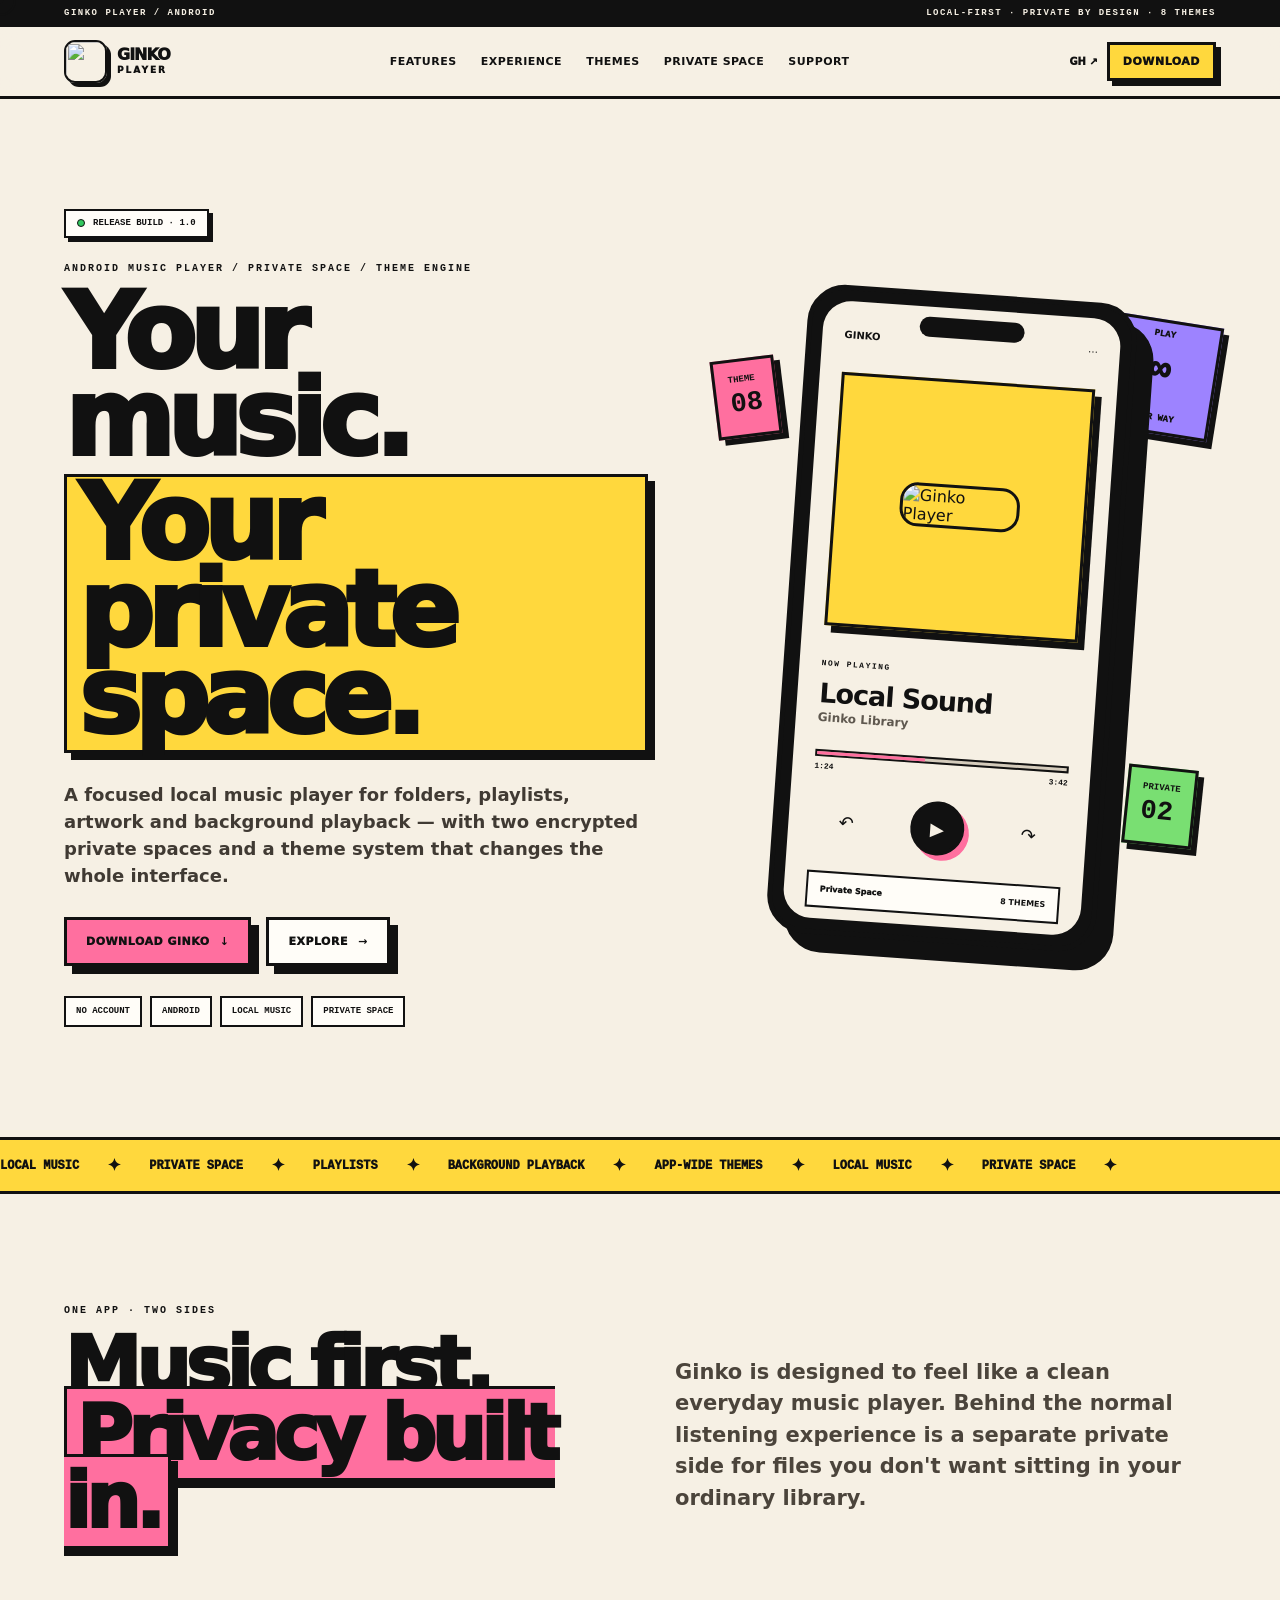
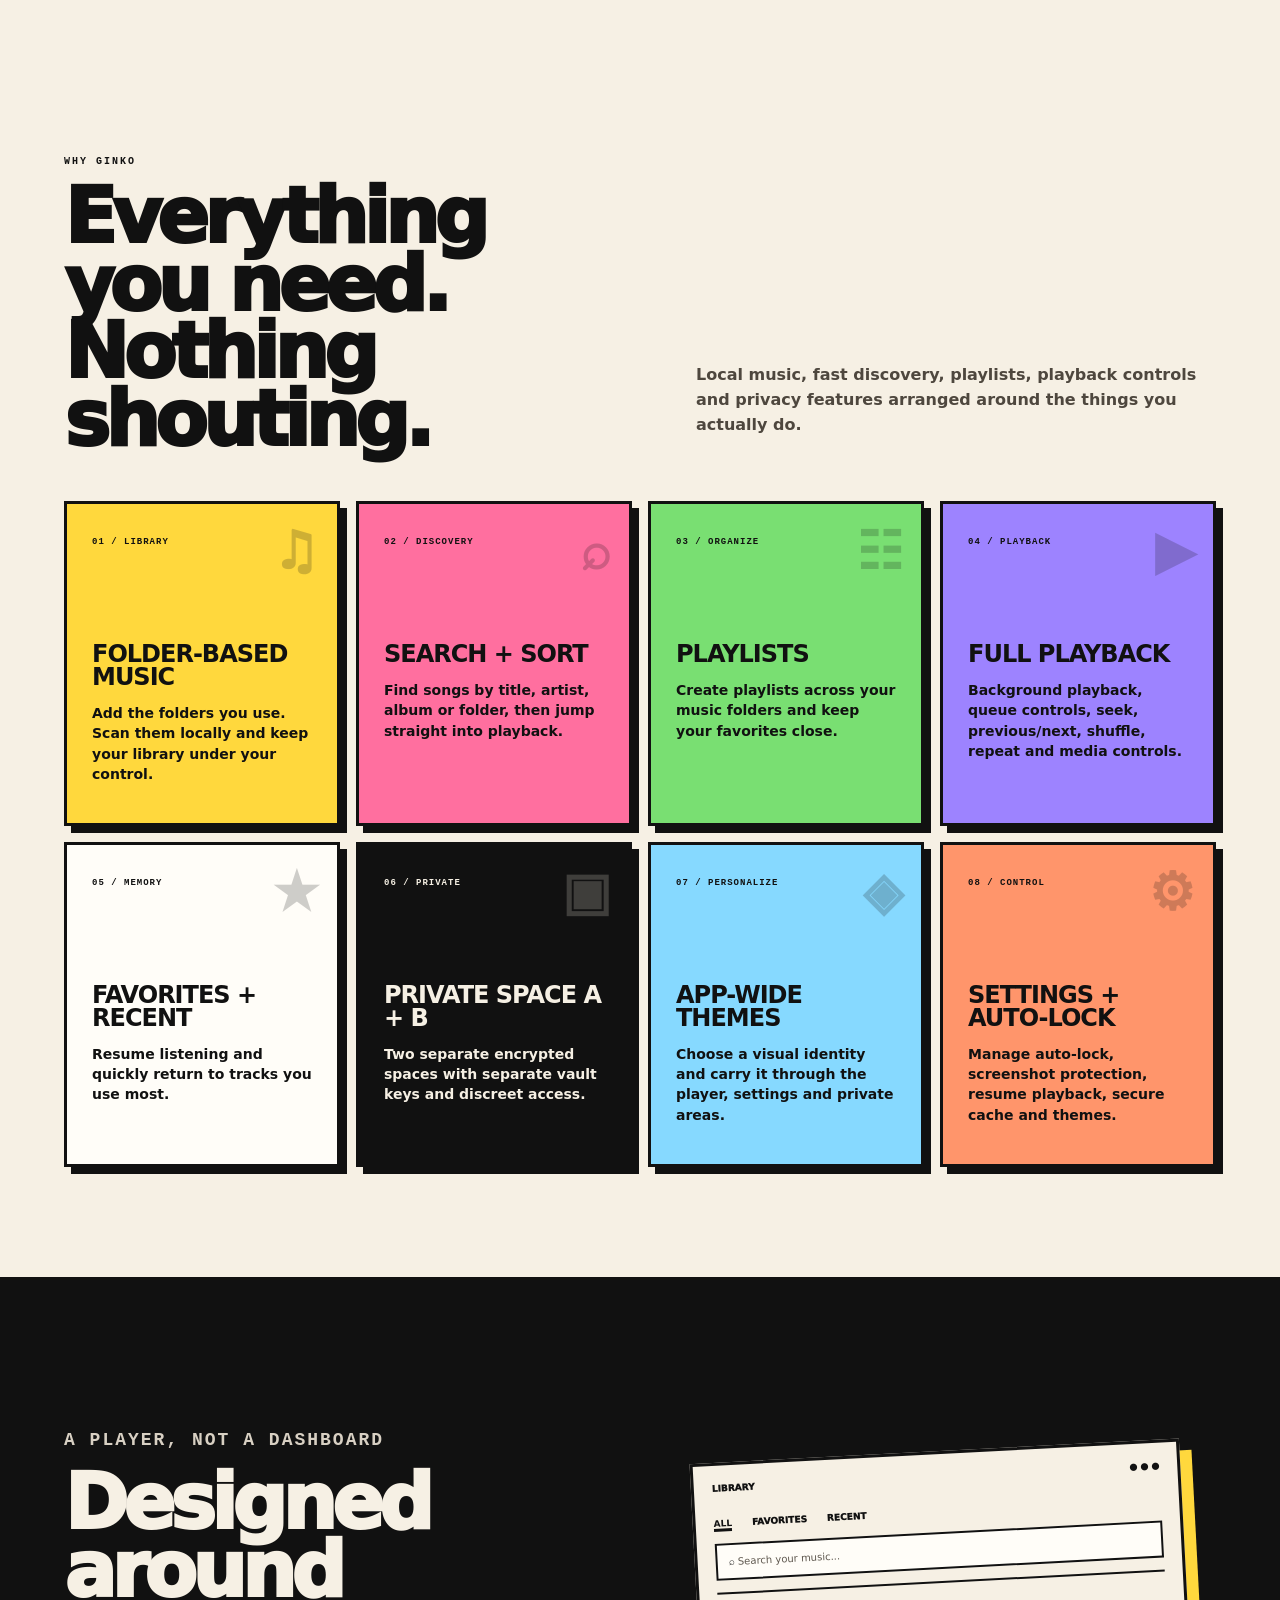
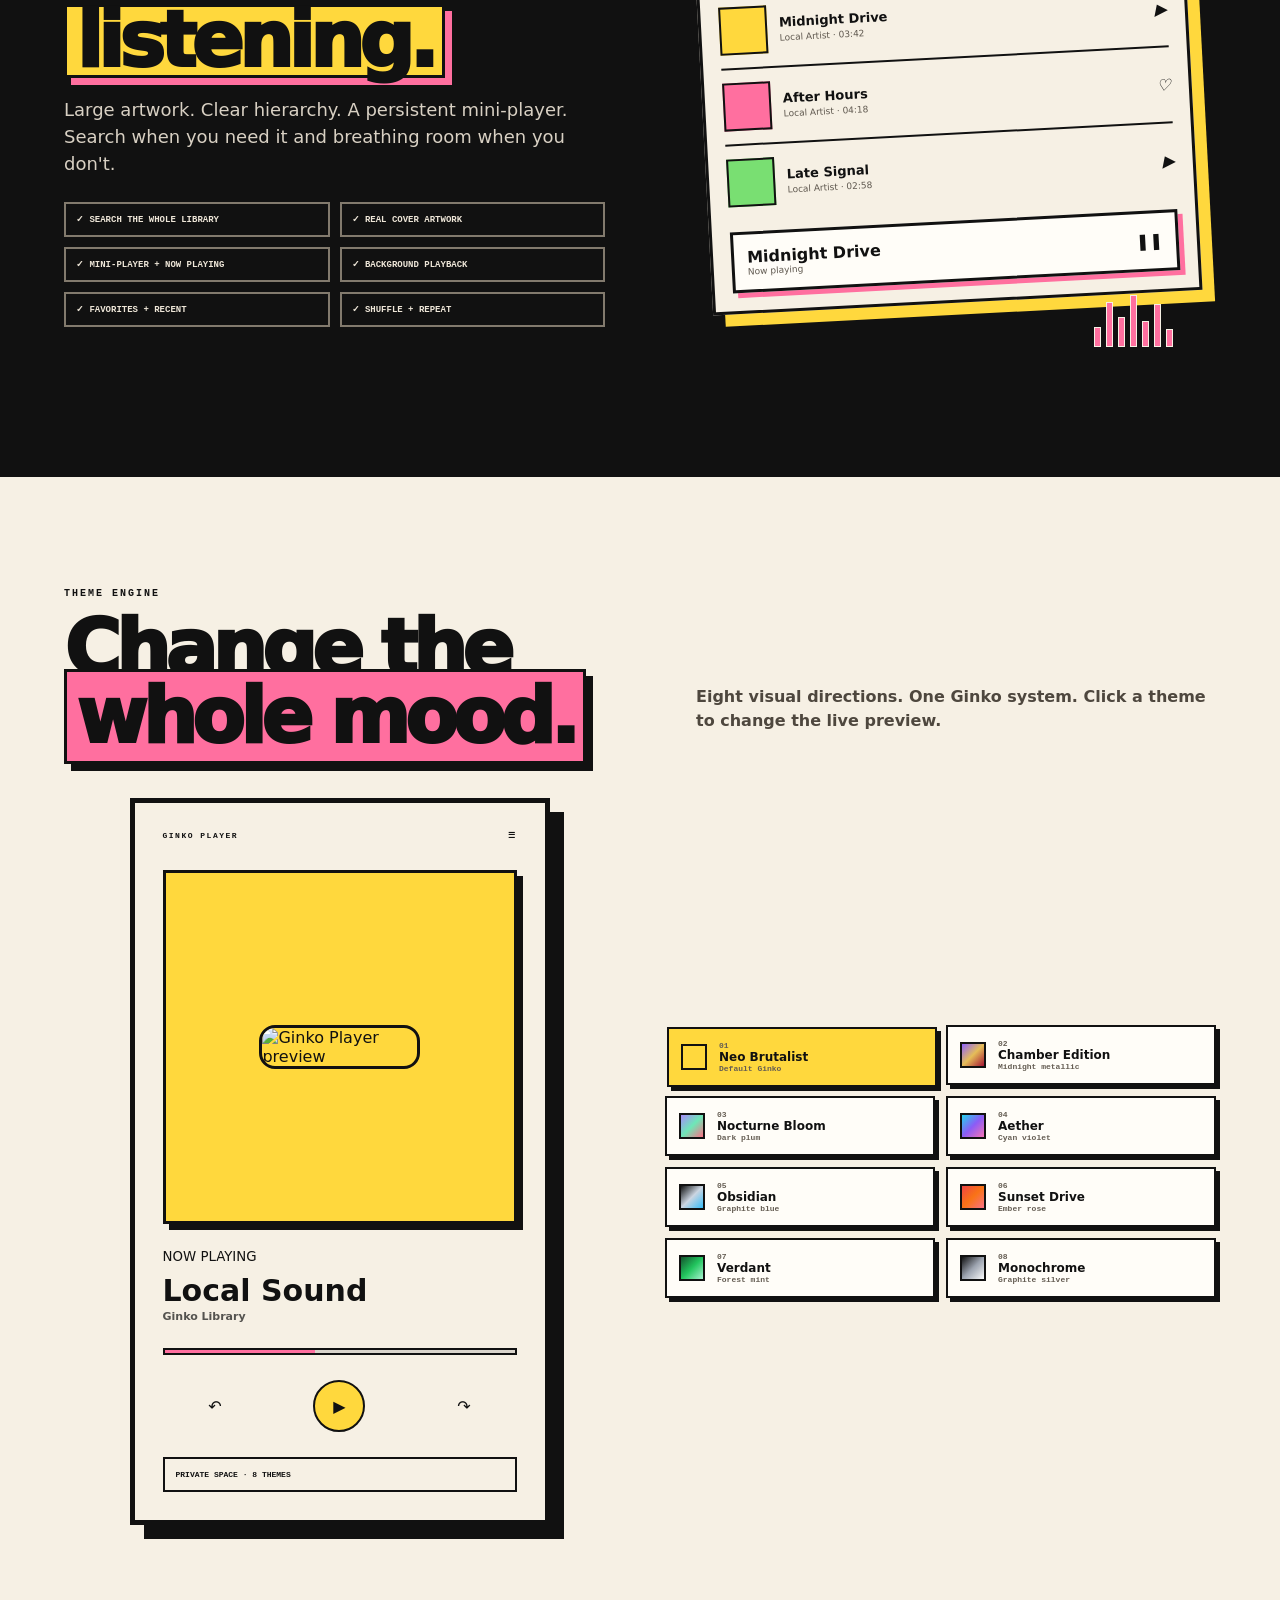
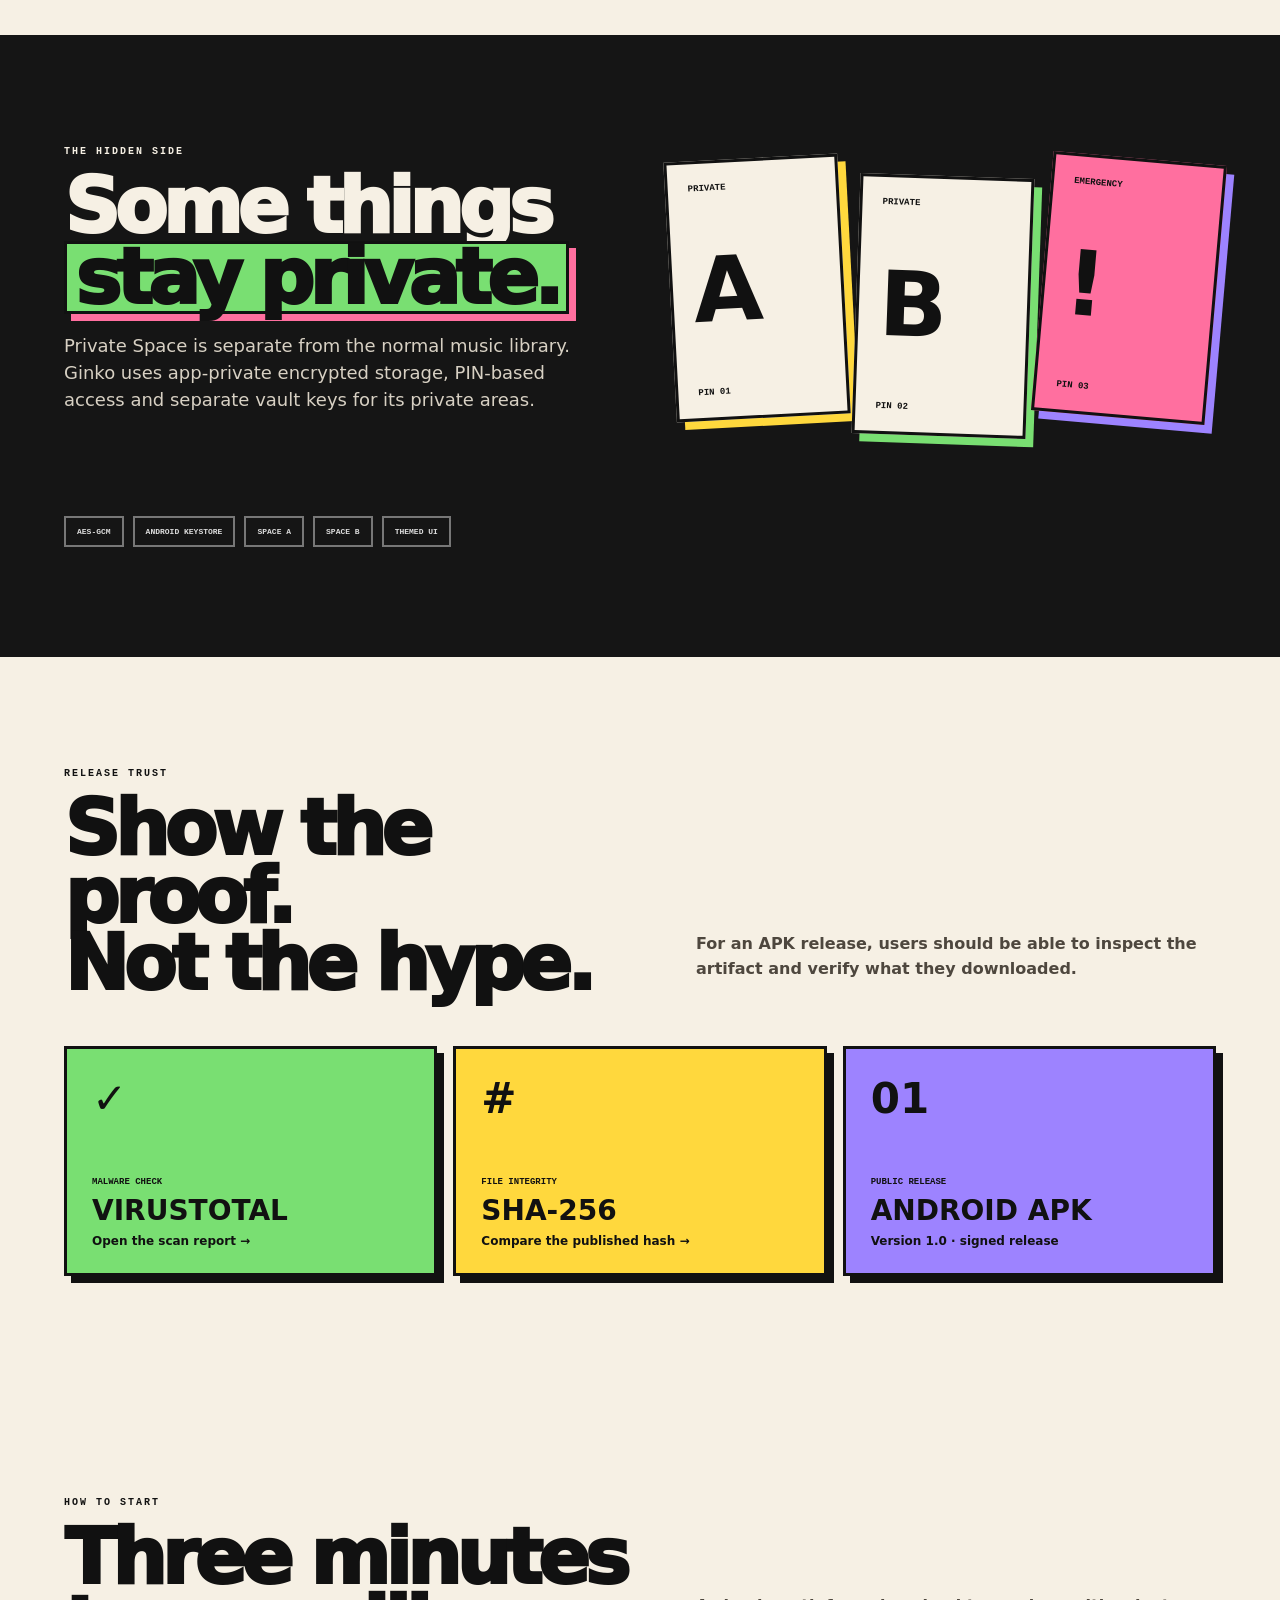
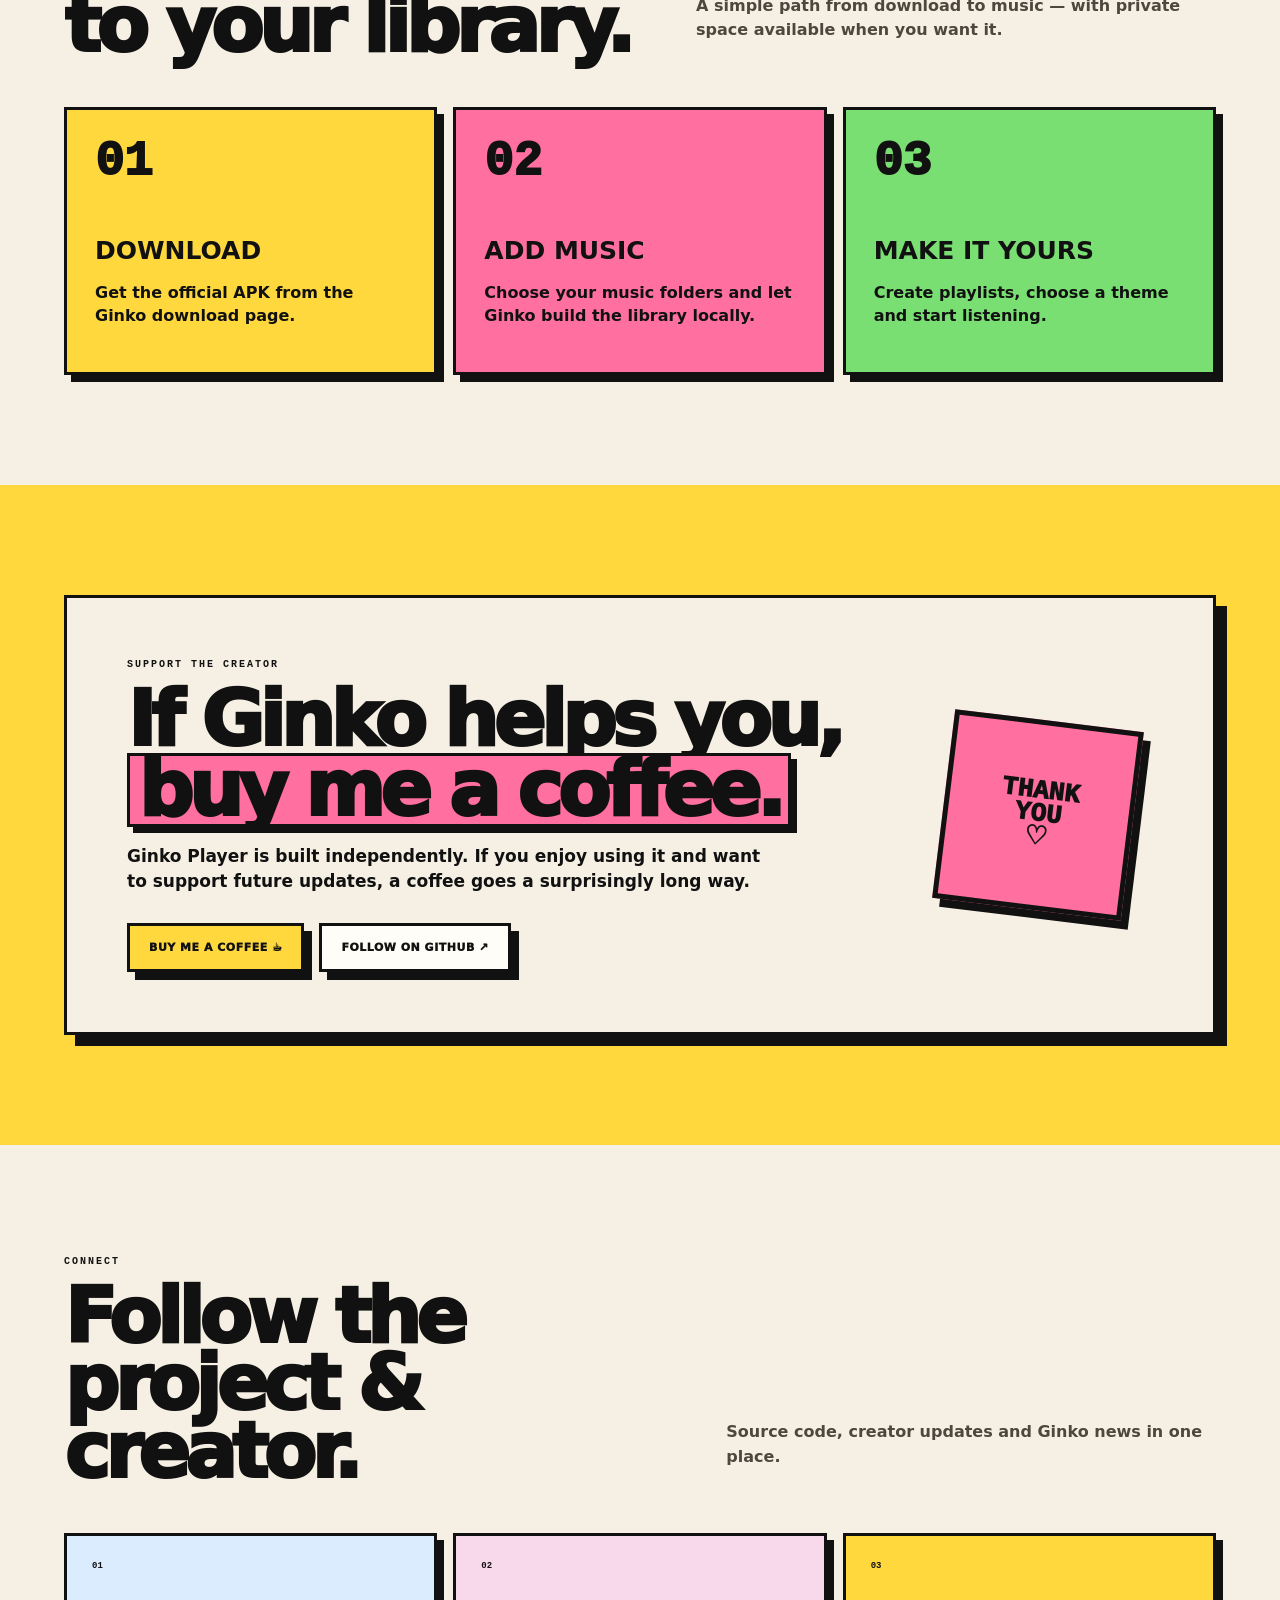
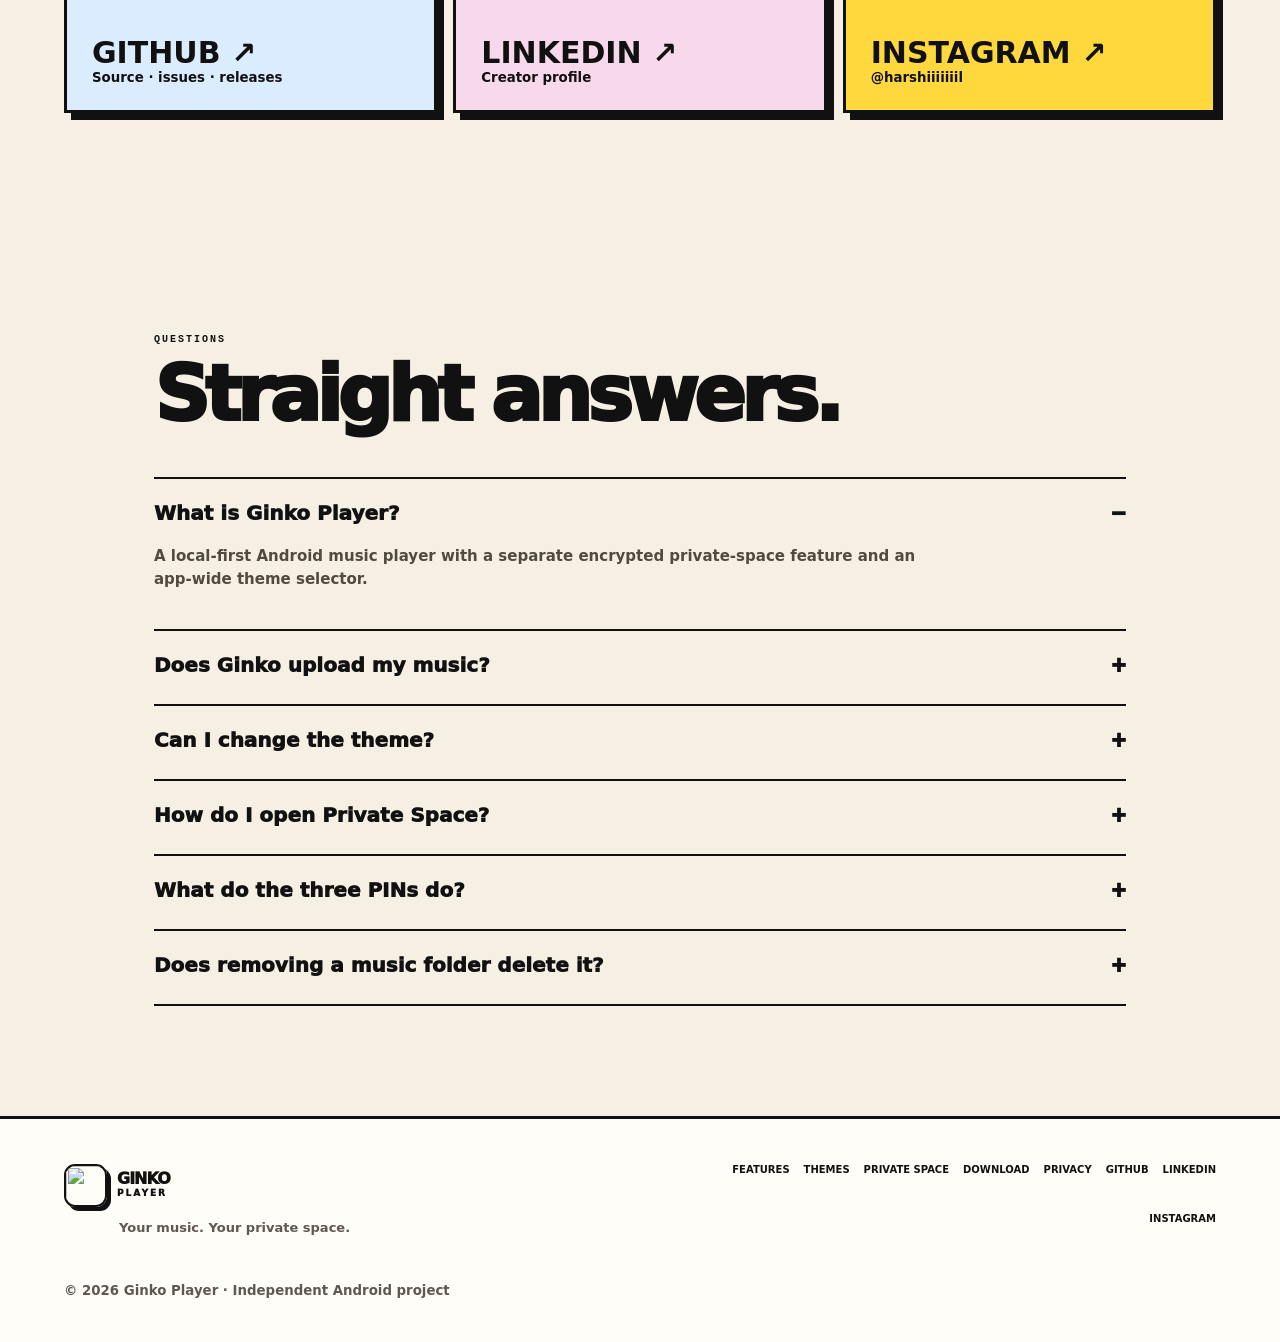
==== commit d55347f5: "Add files via upload" ====
--- a/index.html
+++ b/index.html
@@ -1,61 +1,96 @@
 <!doctype html>
 <html lang="en">
 <head>
-<meta charset="utf-8"><meta name="viewport" content="width=device-width,initial-scale=1">
-<meta name="description" content="Ginko Player — a local-first Android music player with playlists, background playback, private encrypted spaces and selectable app-wide themes.">
-<meta name="keywords" content="Ginko Player, Android music player, local music player, private vault, encrypted files, offline music player">
-<meta name="theme-color" content="#ffcc38">
+<meta charset="utf-8">
+<meta name="viewport" content="width=device-width,initial-scale=1">
+<meta name="description" content="Ginko Player — a local-first Android music player with playlists, background playback, private encrypted spaces and app-wide themes.">
+<meta name="theme-color" content="#f6f0e4">
 <link rel="icon" type="image/png" href="assets/ginko-player-icon.png">
-<meta property="og:title" content="Ginko Player — Music. Privacy. Your theme.">
-<meta property="og:description" content="A local-first Android music player with playlists, background playback, encrypted private spaces and eight visual themes.">
+<meta property="og:title" content="Ginko Player — Your music. Your private space.">
+<meta property="og:description" content="A modern Android music player with local music, private spaces and app-wide themes.">
 <meta property="og:image" content="assets/ginko-player-icon.png">
-<title>Ginko Player — Music. Privacy. Your theme.</title>
+<title>Ginko Player — Your music. Your private space.</title>
 <link rel="stylesheet" href="styles.css">
 </head>
 <body>
-<div class="topline"><span>GINKO PLAYER / ANDROID</span><span>LOCAL-FIRST • PRIVATE BY DESIGN • 8 THEMES</span></div>
-<header class="site-header">
-<a class="brand" href="#top"><img src="assets/ginko-player-icon.png" alt="Ginko Player icon"><span>GINKO<br><small>PLAYER</small></span></a>
-<nav><a href="#features">FEATURES</a><a href="#themes">THEMES</a><a href="#private-space">PRIVATE SPACE</a><a href="#how-to">HOW TO</a><a href="#faq">FAQ</a></nav>
-<div class="header-actions"><a class="social-link" href="https://github.com/HARSH11L" target="_blank" rel="noopener">GH</a><a class="nav-btn" href="download/">DOWNLOAD</a></div><button class="menu" aria-label="Open menu">☰</button>
+<div class="cursor-dot" aria-hidden="true"></div>
+<div class="cursor-ring" aria-hidden="true"></div>
+<div class="announcement"><span>GINKO PLAYER / ANDROID</span><span>LOCAL-FIRST · PRIVATE BY DESIGN · 8 THEMES</span></div>
+<header class="nav-shell">
+  <a class="brand" href="#top" aria-label="Ginko Player home"><img src="assets/ginko-player-icon.png" alt=""><span>GINKO<small>PLAYER</small></span></a>
+  <nav class="desktop-nav" aria-label="Primary navigation"><a href="#features">Features</a><a href="#experience">Experience</a><a href="#themes">Themes</a><a href="#private">Private Space</a><a href="#support">Support</a></nav>
+  <div class="nav-actions"><a class="nav-social" href="https://github.com/HARSH11L" target="_blank" rel="noopener">GH ↗</a><a class="brutal-button small yellow" href="download/index.html">Download</a></div>
+  <button class="menu-toggle" aria-label="Open navigation" aria-expanded="false"><span></span><span></span></button>
 </header>
+<div class="mobile-menu"><a href="#features">Features</a><a href="#experience">Experience</a><a href="#themes">Themes</a><a href="#private">Private Space</a><a href="#support">Support</a><a href="download/index.html">Download Ginko →</a></div>
 <main id="top">
-<section class="hero">
-<div class="hero-copy"><div class="release-chip"><i></i> RELEASE BUILD / 1.0</div><p class="eyebrow">ANDROID MUSIC PLAYER / PRIVATE SPACE / THEME ENGINE</p><h1>Your music.<br><em>Your private space.</em></h1><p class="lead">Ginko Player is a local-first Android music player for folders, search, playlists, artwork and background playback — with two encrypted private spaces and an app-wide theme selector.</p><div class="actions"><a class="neo-btn pink" href="download/">DOWNLOAD GINKO ↓</a><a class="neo-btn cream" href="#features">EXPLORE →</a></div><div class="badges"><span>LOCAL-FIRST</span><span>NO ACCOUNT</span><span>ANDROID</span><span>PRIVATE SPACE</span><span>8 THEMES</span></div></div>
-<div class="hero-visual"><div class="floating-note note-a">THEME<br><b>08</b></div><div class="floating-note note-b">PRIVATE<br><b>02</b></div><div class="hero-disc"><img src="assets/ginko-player-icon.png" alt="Ginko Player icon"></div><div class="hero-card"><div class="mini-top"><span>GINKO PLAYER</span><span>● ● ●</span></div><div class="album-art"><img src="assets/ginko-player-icon.png" alt="Ginko Player artwork"></div><p class="label">NOW PLAYING</p><h3>Local Sound</h3><p class="muted">Your Library</p><div class="fake-progress"><i></i></div><div class="fake-controls"><span>◀◀</span><b>▶</b><span>▶▶</span></div><div class="private-pill"><span>THEME ENGINE</span><b>8 MODES</b></div></div></div>
+<section class="hero section-pad">
+  <div class="hero-copy reveal">
+    <div class="release-tag"><i></i> RELEASE BUILD · 1.0</div>
+    <p class="eyebrow">ANDROID MUSIC PLAYER / PRIVATE SPACE / THEME ENGINE</p>
+    <h1>Your music.<br><span>Your private space.</span></h1>
+    <p class="hero-lead">A focused local music player for folders, playlists, artwork and background playback — with two encrypted private spaces and a theme system that changes the whole interface.</p>
+    <div class="button-row"><a class="brutal-button pink magnetic" href="download/index.html">DOWNLOAD GINKO <b>↓</b></a><a class="brutal-button cream magnetic" href="#features">EXPLORE <b>→</b></a></div>
+    <div class="hero-meta"><span>NO ACCOUNT</span><span>ANDROID</span><span>LOCAL MUSIC</span><span>PRIVATE SPACE</span></div>
+  </div>
+  <div class="hero-stage reveal delay-1">
+    <div class="hero-label label-one">THEME<br><b>08</b></div><div class="hero-label label-two">PRIVATE<br><b>02</b></div>
+    <div class="burst">PLAY<br><span>∞</span><br>YOUR WAY</div>
+    <div class="phone tilt" data-theme="neo">
+      <div class="phone-notch"></div><div class="phone-screen">
+        <div class="phone-top"><b>GINKO</b><span>⋯</span></div>
+        <div class="mini-art"><img src="assets/ginko-player-icon.png" alt="Ginko Player"></div>
+        <small class="phone-label">NOW PLAYING</small><h3>Local Sound</h3><p>Ginko Library</p>
+        <div class="phone-progress"><i></i></div><div class="phone-time"><span>1:24</span><span>3:42</span></div>
+        <div class="phone-controls"><span>↶</span><b>▶</b><span>↷</span></div>
+        <div class="phone-mini"><span>Private Space</span><b>8 THEMES</b></div>
+      </div>
+    </div>
+  </div>
 </section>
-<div class="ticker"><span>LOCAL MUSIC</span><b>✦</b><span>ENCRYPTED SPACE</span><b>✦</b><span>PLAYLISTS</span><b>✦</b><span>BACKGROUND PLAYBACK</span><b>✦</b><span>THEME SELECTOR</span><b>✦</b><span>LOCAL MUSIC</span></div>
-<section class="release-panel section"><div class="release-copy"><p class="eyebrow">THE RELEASE DESK</p><h2>One app.<br>Two sides.<br>Eight looks.</h2><p>The public side feels like a music player. The private side stays deliberately out of the way. Pick a visual theme from Settings and carry it through the entire app.</p><a class="text-link" href="download/">OPEN THE DOWNLOAD PAGE →</a></div><div class="release-grid"><article><small>VERSION</small><strong>1.0</strong><span>PUBLIC BUILD</span></article><article class="yellow"><small>PLATFORM</small><strong>ANDROID</strong><span>APK DISTRIBUTION</span></article><article class="green"><small>BUILD</small><strong>SIGNED</strong><span>RELEASE BUILD</span></article><article class="pink"><small>SCAN</small><strong>VIRUSTOTAL</strong><span>REPORT AVAILABLE</span></article></div></section>
-<section id="features" class="section"><div class="heading"><div><p class="eyebrow">WHY GINKO</p><h2>Music-first.<br>Privacy built in.</h2></div><p>No cloud music library. No account wall. Just a focused local player with a second encrypted side and a theme system that lets the whole interface change with you.</p></div>
-<div class="feature-grid">
-<article class="feature yellow"><small>01 / LIBRARY</small><h3>FOLDER-BASED MUSIC</h3><p>Add the folders you actually use. Scan them locally and keep your library under your control.</p><b class="glyph">♫</b></article>
-<article class="feature pink"><small>02 / DISCOVERY</small><h3>SEARCH + SORT</h3><p>Search titles, artists, albums and folders. Browse all songs, favorites and recent tracks.</p><b class="glyph">⌕</b></article>
-<article class="feature green"><small>03 / ORGANIZE</small><h3>PLAYLISTS</h3><p>Create playlists across your music folders, with embedded artwork when available.</p><b class="glyph">☷</b></article>
-<article class="feature purple"><small>04 / PLAYBACK</small><h3>FULL PLAYBACK</h3><p>Background playback, queue controls, seek, previous/next, shuffle, repeat and Android media controls.</p><b class="glyph">▶</b></article>
-<article class="feature cream"><small>05 / MEMORY</small><h3>FAVORITES + RECENT</h3><p>Resume listening and quickly return to tracks you use most.</p><b class="glyph">★</b></article>
-<article class="feature black"><small>06 / PRIVATE</small><h3>PRIVATE SPACE A + B</h3><p>Two separate encrypted spaces with separate vault keys, hidden behind a discreet entry path.</p><b class="glyph">▣</b></article>
-<article class="feature blue"><small>07 / PERSONALIZE</small><h3>APP-WIDE THEMES</h3><p>Change the visual identity from Settings. Themes apply across the music player, settings and private spaces.</p><b class="glyph">◈</b></article>
-<article class="feature red"><small>08 / CONTROL</small><h3>SETTINGS + AUTO-LOCK</h3><p>Control auto-lock, screenshot protection, resume playback, secure cache and your selected theme.</p><b class="glyph">⚙</b></article>
-</div></section>
-<section id="themes" class="section themes-section"><div class="heading"><div><p class="eyebrow">THEME ENGINE</p><h2>Change the<br>whole mood.</h2></div><p>The current app ships with eight visual directions. Choose one in Settings and the theme follows through the main player and private areas.</p></div><div class="theme-grid">
-<article class="theme-card neo"><div class="theme-swatch"><i></i><i></i><i></i></div><small>01</small><h3>NEO BRUTALIST</h3><p>Cream, black, hard edges and bright primary accents. The default Ginko identity.</p></article>
-<article class="theme-card chamber"><div class="theme-swatch"><i></i><i></i><i></i></div><small>02</small><h3>CHAMBER EDITION</h3><p>Midnight navy with metallic gold, red, violet and purple reflections.</p></article>
-<article class="theme-card nocturne"><div class="theme-swatch"><i></i><i></i><i></i></div><small>03</small><h3>NOCTURNE BLOOM</h3><p>Dark plum, lavender, mint and coral with a softer atmospheric feel.</p></article>
-<article class="theme-card aether"><div class="theme-swatch"><i></i><i></i><i></i></div><small>04</small><h3>AETHER</h3><p>Aurora cyan and violet with glass-inspired surfaces.</p></article>
-<article class="theme-card obsidian"><div class="theme-swatch"><i></i><i></i><i></i></div><small>05</small><h3>OBSIDIAN</h3><p>Black graphite, silver and electric blue for a sharper monochrome-tech mood.</p></article>
-<article class="theme-card sunset"><div class="theme-swatch"><i></i><i></i><i></i></div><small>06</small><h3>SUNSET DRIVE</h3><p>Ember red, orange and rose inspired by late-night road lights.</p></article>
-<article class="theme-card verdant"><div class="theme-swatch"><i></i><i></i><i></i></div><small>07</small><h3>VERDANT</h3><p>Forest, emerald and mint for a calm natural palette.</p></article>
-<article class="theme-card mono"><div class="theme-swatch"><i></i><i></i><i></i></div><small>08</small><h3>MONOCHROME</h3><p>Graphite, silver and white with almost no color distraction.</p></article>
-</div></section>
-<section class="showcase"><div class="showcase-copy"><p class="eyebrow">A PLAYER, NOT A DASHBOARD</p><h2>Designed around<br>listening.</h2><p>Large artwork. Clear hierarchy. A persistent mini-player. Search when you need it and nothing shouting at you when you don't.</p><div class="feature-list"><span>✓ SEARCH THE WHOLE LIBRARY</span><span>✓ REAL COVER ARTWORK</span><span>✓ MINI-PLAYER + NOW PLAYING</span><span>✓ BACKGROUND PLAYBACK</span><span>✓ FAVORITES + RECENT</span><span>✓ SHUFFLE + REPEAT</span></div></div><div class="player-stage"><div class="stage-window"><div class="stage-bar"><span>LIBRARY</span><span>ALL / FAVORITES / RECENT</span></div><div class="stage-search">⌕ <span>Search your music...</span></div><div class="stage-row"><div class="stage-art"></div><div><b>Midnight Drive</b><small>Local Artist • 03:42</small></div><i>▶</i></div><div class="stage-row"><div class="stage-art pink"></div><div><b>After Hours</b><small>Local Artist • 04:18</small></div><i>♡</i></div><div class="stage-mini"><span>Midnight Drive</span><b>❚❚</b></div></div></div></section>
-<section id="private-space" class="privacy"><div class="privacy-card"><div><p class="eyebrow">THE HIDDEN SIDE</p><h2>A music player<br>with a second side.</h2><p>Private Space is separate from the normal music library. Ginko uses app-private encrypted storage, PIN-based access and separate vault keys for its private areas. Your selected app theme is also reflected in these screens.</p><div class="pills"><span>AES-GCM</span><span>ANDROID KEYSTORE</span><span>SPACE A</span><span>SPACE B</span><span>THEMED UI</span></div></div><div class="lock-stack"><div class="lock-card"><span>PRIVATE</span><b>A</b><small>PIN 01</small></div><div class="lock-card green"><span>PRIVATE</span><b>B</b><small>PIN 02</small></div><div class="lock-card pink"><span>EMERGENCY</span><b>!</b><small>PIN 03</small></div></div></div></section>
-<section id="security" class="security section"><div class="heading"><div><p class="eyebrow">RELEASE TRUST</p><h2>Show the proof.<br>Not the hype.</h2></div><p>Before downloading a release, users should be able to see exactly what build they are getting and how to verify it.</p></div><div class="trust-grid"><article class="trust-card green"><span class="trust-icon">✓</span><div><small>RELEASE</small><h3>SIGNED APK</h3><p>The distributed APK is intended to be a release-signed build.</p></div></article><article class="trust-card yellow"><span class="trust-icon">◉</span><div><small>MALWARE CHECK</small><h3>VIRUSTOTAL</h3><p>Open the scan report for the published release artifact.</p><a href="download/#virustotal" class="text-link">VIEW SCAN →</a></div></article><article class="trust-card purple"><span class="trust-icon">#</span><div><small>INTEGRITY</small><h3>SHA-256</h3><p>Compare the published checksum with the APK you downloaded.</p><a href="download/#checksum" class="text-link">CHECK HASH →</a></div></article></div><div class="security-note"><b>WHY THIS MATTERS</b><span>Ginko is distributed as an APK. A scan report and checksum give users a way to verify the release artifact instead of trusting a download button blindly.</span></div></section>
-<section id="how-to" class="section how"><div class="heading"><div><p class="eyebrow">HOW TO USE GINKO</p><h2>From first launch<br>to private space.</h2></div><p>A quick guide for the parts of Ginko that matter most.</p></div><div class="guide-grid"><article><span>01</span><h3>ADD MUSIC FOLDERS</h3><p>Choose the folders containing your music. Ginko scans them locally and builds the Library.</p></article><article><span>02</span><h3>SEARCH & PLAY</h3><p>Search titles, artists, albums and folders, then play directly from results.</p></article><article><span>03</span><h3>BUILD PLAYLISTS</h3><p>Create playlists from songs in different folders and use embedded cover art when available.</p></article><article><span>04</span><h3>CHOOSE A THEME</h3><p>Open Settings → Appearance → App Theme and choose the visual style you want across the app.</p></article><article><span>05</span><h3>OPEN PRIVATE SPACE</h3><p>Tap the center artwork 7 times within the short entry window to reveal the private-space route.</p></article><article><span>06</span><h3>USE YOUR PIN</h3><p>PIN 1 opens Space A, PIN 2 opens Space B and PIN 3 is reserved for emergency wipe.</p></article><article><span>07</span><h3>LOCK AGAIN</h3><p>Lock manually or use Auto-lock from Settings so private content does not stay open indefinitely.</p></article><article><span>08</span><h3>VERIFY RELEASES</h3><p>Use the download page to inspect the VirusTotal report and compare the published SHA-256 hash.</p></article></div></section>
-<section class="emergency"><div><p class="eyebrow">EMERGENCY WIPE</p><h2>Designed for a real private space.</h2><p>The third PIN is reserved for emergency wipe. It is separate from the two private-space access PINs.</p></div><div class="wipe-badge">PIN<br><b>03</b></div></section>
-<section id="support" class="support section"><div class="support-card"><div><p class="eyebrow">SUPPORT THE CREATOR</p><h2>Built independently.<br>Powered by curiosity.</h2><p>Ginko Player is an independent project. If you find it useful, you can support development without changing how the app works.</p><div class="actions"><a class="neo-btn yellow" href="https://buymeacoffee.com/harsh1l" target="_blank" rel="noopener">BUY ME A COFFEE ☕</a><a class="neo-btn cream" href="https://github.com/HARSH11L" target="_blank" rel="noopener">FOLLOW ON GITHUB ↗</a></div></div><div class="support-stamp">THANK<br>YOU<br>♡</div></div></section>
-<section class="social section"><div class="heading"><div><p class="eyebrow">SOCIAL</p><h2>Follow the<br>project & creator.</h2></div><p>Development updates, source code and creator links in one place.</p></div><div class="social-grid"><a href="https://github.com/HARSH11L" target="_blank" rel="noopener"><span>01</span><b>GITHUB</b><small>Source • issues • releases ↗</small></a><a href="https://www.linkedin.com/in/harshil-rahman-0258a3421/" target="_blank" rel="noopener"><span>02</span><b>LINKEDIN</b><small>Creator profile ↗</small></a><a href="https://instagram.com/harshiiiiiiil" target="_blank" rel="noopener"><span>03</span><b>INSTAGRAM</b><small>@harshiiiiiiil ↗</small></a></div></section>
-<section id="faq" class="section"><div class="heading"><div><p class="eyebrow">QUESTIONS</p><h2>Straight answers.</h2></div></div><div class="faq"><details open><summary>What is Ginko Player?</summary><p>A local-first Android music player with a separate encrypted private-space feature and an app-wide theme selector.</p></details><details><summary>Does Ginko upload my music?</summary><p>Ginko is designed around local music stored on your device. It is not a cloud music service.</p></details><details><summary>Can I change the theme?</summary><p>Yes. Open Settings → Appearance → App Theme. The available themes include Neo Brutalist, Chamber Edition, Nocturne Bloom, Aether, Obsidian, Sunset Drive, Verdant and Monochrome.</p></details><details><summary>How do I open Private Space?</summary><p>From the normal player, tap the center artwork 7 times within the short entry window to reveal the private-space route.</p></details><details><summary>What do the three PINs do?</summary><p>PIN 1 opens Private Space A, PIN 2 opens Private Space B and PIN 3 triggers emergency wipe. The three PINs are separate.</p></details><details><summary>Can I use Ginko only as a music player?</summary><p>Yes. The normal music player works independently from the private-space feature.</p></details><details><summary>Does removing a music folder delete it?</summary><p>No. Removing a folder from Ginko removes it from the player's library configuration; it does not intentionally delete the physical folder.</p></details><details><summary>Where can I report bugs?</summary><p>Use the GitHub project and its Issues section for bug reports and technical discussion.</p></details></div></section>
+<section class="marquee" aria-label="Ginko highlights"><div class="marquee-track"><span>LOCAL MUSIC</span><b>✦</b><span>PRIVATE SPACE</span><b>✦</b><span>PLAYLISTS</span><b>✦</b><span>BACKGROUND PLAYBACK</span><b>✦</b><span>APP-WIDE THEMES</span><b>✦</b><span>LOCAL MUSIC</span><b>✦</b><span>PRIVATE SPACE</span><b>✦</b></div></section>
+<section class="intro section-pad reveal"><div><p class="eyebrow">ONE APP · TWO SIDES</p><h2>Music first.<br><em>Privacy built in.</em></h2></div><p class="intro-copy">Ginko is designed to feel like a clean everyday music player. Behind the normal listening experience is a separate private side for files you don't want sitting in your ordinary library.</p></section>
+<section id="features" class="section-pad feature-section">
+  <div class="section-heading reveal"><div><p class="eyebrow">WHY GINKO</p><h2>Everything you need.<br>Nothing shouting.</h2></div><p>Local music, fast discovery, playlists, playback controls and privacy features arranged around the things you actually do.</p></div>
+  <div class="feature-grid">
+    <article class="feature-card yellow reveal"><span>01 / LIBRARY</span><div class="feature-icon">♫</div><h3>FOLDER-BASED MUSIC</h3><p>Add the folders you use. Scan them locally and keep your library under your control.</p></article>
+    <article class="feature-card pink reveal"><span>02 / DISCOVERY</span><div class="feature-icon">⌕</div><h3>SEARCH + SORT</h3><p>Find songs by title, artist, album or folder, then jump straight into playback.</p></article>
+    <article class="feature-card green reveal"><span>03 / ORGANIZE</span><div class="feature-icon">☷</div><h3>PLAYLISTS</h3><p>Create playlists across your music folders and keep your favorites close.</p></article>
+    <article class="feature-card purple reveal"><span>04 / PLAYBACK</span><div class="feature-icon">▶</div><h3>FULL PLAYBACK</h3><p>Background playback, queue controls, seek, previous/next, shuffle, repeat and media controls.</p></article>
+    <article class="feature-card cream reveal"><span>05 / MEMORY</span><div class="feature-icon">★</div><h3>FAVORITES + RECENT</h3><p>Resume listening and quickly return to tracks you use most.</p></article>
+    <article class="feature-card black reveal"><span>06 / PRIVATE</span><div class="feature-icon">▣</div><h3>PRIVATE SPACE A + B</h3><p>Two separate encrypted spaces with separate vault keys and discreet access.</p></article>
+    <article class="feature-card blue reveal"><span>07 / PERSONALIZE</span><div class="feature-icon">◈</div><h3>APP-WIDE THEMES</h3><p>Choose a visual identity and carry it through the player, settings and private areas.</p></article>
+    <article class="feature-card orange reveal"><span>08 / CONTROL</span><div class="feature-icon">⚙</div><h3>SETTINGS + AUTO-LOCK</h3><p>Manage auto-lock, screenshot protection, resume playback, secure cache and themes.</p></article>
+  </div>
+</section>
+<section id="experience" class="experience section-pad">
+  <div class="experience-copy reveal"><p class="eyebrow">A PLAYER, NOT A DASHBOARD</p><h2>Designed around<br><span>listening.</span></h2><p>Large artwork. Clear hierarchy. A persistent mini-player. Search when you need it and breathing room when you don't.</p><div class="check-list"><span>✓ SEARCH THE WHOLE LIBRARY</span><span>✓ REAL COVER ARTWORK</span><span>✓ MINI-PLAYER + NOW PLAYING</span><span>✓ BACKGROUND PLAYBACK</span><span>✓ FAVORITES + RECENT</span><span>✓ SHUFFLE + REPEAT</span></div></div>
+  <div class="player-demo reveal delay-1"><div class="demo-window"><div class="demo-top"><span>LIBRARY</span><span>● ● ●</span></div><div class="demo-tabs"><b>ALL</b><span>FAVORITES</span><span>RECENT</span></div><div class="demo-search">⌕ <span>Search your music...</span></div><div class="demo-song"><div class="cover c1"></div><div><b>Midnight Drive</b><small>Local Artist · 03:42</small></div><i>▶</i></div><div class="demo-song"><div class="cover c2"></div><div><b>After Hours</b><small>Local Artist · 04:18</small></div><i>♡</i></div><div class="demo-song"><div class="cover c3"></div><div><b>Late Signal</b><small>Local Artist · 02:58</small></div><i>▶</i></div><div class="demo-now"><div><b>Midnight Drive</b><small>Now playing</small></div><span>❚❚</span></div></div><div class="sound-bars" aria-hidden="true"><i></i><i></i><i></i><i></i><i></i><i></i><i></i></div></div>
+</section>
+<section id="themes" class="section-pad themes-section">
+  <div class="section-heading reveal"><div><p class="eyebrow">THEME ENGINE</p><h2>Change the<br><em>whole mood.</em></h2></div><p>Eight visual directions. One Ginko system. Click a theme to change the live preview.</p></div>
+  <div class="theme-showcase reveal"><div class="theme-preview" id="themePreview"><div class="preview-top"><b>GINKO PLAYER</b><span>☰</span></div><div class="preview-art"><img src="assets/ginko-player-icon.png" alt="Ginko Player preview"></div><small>NOW PLAYING</small><h3>Local Sound</h3><p>Ginko Library</p><div class="preview-progress"><i></i></div><div class="preview-buttons"><span>↶</span><b>▶</b><span>↷</span></div><div class="preview-pill">PRIVATE SPACE · 8 THEMES</div></div><div class="theme-picker" role="listbox" aria-label="Ginko themes">
+    <button class="theme-choice active" data-theme="neo"><i></i><span>01</span><b>Neo Brutalist</b><small>Default Ginko</small></button>
+    <button class="theme-choice" data-theme="chamber"><i></i><span>02</span><b>Chamber Edition</b><small>Midnight metallic</small></button>
+    <button class="theme-choice" data-theme="nocturne"><i></i><span>03</span><b>Nocturne Bloom</b><small>Dark plum</small></button>
+    <button class="theme-choice" data-theme="aether"><i></i><span>04</span><b>Aether</b><small>Cyan violet</small></button>
+    <button class="theme-choice" data-theme="obsidian"><i></i><span>05</span><b>Obsidian</b><small>Graphite blue</small></button>
+    <button class="theme-choice" data-theme="sunset"><i></i><span>06</span><b>Sunset Drive</b><small>Ember rose</small></button>
+    <button class="theme-choice" data-theme="verdant"><i></i><span>07</span><b>Verdant</b><small>Forest mint</small></button>
+    <button class="theme-choice" data-theme="mono"><i></i><span>08</span><b>Monochrome</b><small>Graphite silver</small></button>
+  </div></div>
+</section>
+<section id="private" class="private-section section-pad">
+  <div class="private-head reveal"><p class="eyebrow">THE HIDDEN SIDE</p><h2>Some things<br><span>stay private.</span></h2><p>Private Space is separate from the normal music library. Ginko uses app-private encrypted storage, PIN-based access and separate vault keys for its private areas.</p></div>
+  <div class="lock-system reveal delay-1"><div class="lock-card"><small>PRIVATE</small><b>A</b><span>PIN 01</span></div><div class="lock-card green"><small>PRIVATE</small><b>B</b><span>PIN 02</span></div><div class="lock-card pink"><small>EMERGENCY</small><b>!</b><span>PIN 03</span></div></div>
+  <div class="security-strip reveal"><span>AES-GCM</span><span>ANDROID KEYSTORE</span><span>SPACE A</span><span>SPACE B</span><span>THEMED UI</span></div>
+</section>
+<section class="proof section-pad reveal"><div class="section-heading"><div><p class="eyebrow">RELEASE TRUST</p><h2>Show the proof.<br>Not the hype.</h2></div><p>For an APK release, users should be able to inspect the artifact and verify what they downloaded.</p></div><div class="proof-grid"><a href="download/index.html/#virustotal" class="proof-card green"><b>✓</b><small>MALWARE CHECK</small><h3>VIRUSTOTAL</h3><span>Open the scan report →</span></a><a href="download/index.html/#checksum" class="proof-card yellow"><b>#</b><small>FILE INTEGRITY</small><h3>SHA-256</h3><span>Compare the published hash →</span></a><div class="proof-card purple"><b>01</b><small>PUBLIC RELEASE</small><h3>ANDROID APK</h3><span>Version 1.0 · signed release</span></div></div></section>
+<section class="how section-pad"><div class="section-heading reveal"><div><p class="eyebrow">HOW TO START</p><h2>Three minutes<br>to your library.</h2></div><p>A simple path from download to music — with private space available when you want it.</p></div><div class="steps"><article class="reveal"><b>01</b><h3>DOWNLOAD</h3><p>Get the official APK from the Ginko download page.</p></article><article class="reveal"><b>02</b><h3>ADD MUSIC</h3><p>Choose your music folders and let Ginko build the library locally.</p></article><article class="reveal"><b>03</b><h3>MAKE IT YOURS</h3><p>Create playlists, choose a theme and start listening.</p></article></div></section>
+<section id="support" class="support section-pad reveal"><div class="support-card"><div><p class="eyebrow">SUPPORT THE CREATOR</p><h2>If Ginko helps you,<br><span>buy me a coffee.</span></h2><p>Ginko Player is built independently. If you enjoy using it and want to support future updates, a coffee goes a surprisingly long way.</p><div class="button-row"><a class="brutal-button yellow magnetic" href="https://buymeacoffee.com/harsh1l" target="_blank" rel="noopener">BUY ME A COFFEE ☕</a><a class="brutal-button cream magnetic" href="https://github.com/HARSH11L" target="_blank" rel="noopener">FOLLOW ON GITHUB ↗</a></div></div><div class="coffee-stamp">THANK<br>YOU<br>♡</div></div></section>
+<section class="socials section-pad reveal"><div class="section-heading"><div><p class="eyebrow">CONNECT</p><h2>Follow the<br>project & creator.</h2></div><p>Source code, creator updates and Ginko news in one place.</p></div><div class="social-grid"><a href="https://github.com/HARSH11L" target="_blank" rel="noopener"><span>01</span><b>GITHUB ↗</b><small>Source · issues · releases</small></a><a href="https://www.linkedin.com/in/harshil-rahman-0258a3421/" target="_blank" rel="noopener"><span>02</span><b>LINKEDIN ↗</b><small>Creator profile</small></a><a href="https://instagram.com/harshiiiiiiil" target="_blank" rel="noopener"><span>03</span><b>INSTAGRAM ↗</b><small>@harshiiiiiiil</small></a></div></section>
+<section class="faq section-pad reveal"><div class="section-heading"><div><p class="eyebrow">QUESTIONS</p><h2>Straight answers.</h2></div></div><details open><summary>What is Ginko Player?</summary><p>A local-first Android music player with a separate encrypted private-space feature and an app-wide theme selector.</p></details><details><summary>Does Ginko upload my music?</summary><p>Ginko is designed around local music stored on your device. It is not a cloud music service.</p></details><details><summary>Can I change the theme?</summary><p>Yes. Ginko includes Neo Brutalist, Chamber Edition, Nocturne Bloom, Aether, Obsidian, Sunset Drive, Verdant and Monochrome.</p></details><details><summary>How do I open Private Space?</summary><p>From the normal player, tap the center artwork 7 times within the short entry window to reveal the private-space route.</p></details><details><summary>What do the three PINs do?</summary><p>PIN 1 opens Private Space A, PIN 2 opens Private Space B and PIN 3 is reserved for emergency wipe.</p></details><details><summary>Does removing a music folder delete it?</summary><p>No. Removing a folder from Ginko removes it from the player's library configuration; it does not intentionally delete the physical folder.</p></details></section>
 </main>
-<footer><div class="footer-brand"><img src="assets/ginko-player-icon.png" alt="Ginko Player icon"><div><b>GINKO PLAYER</b><small>Your music. Your private space.</small></div></div><div class="footer-links"><a href="#features">Features</a><a href="#themes">Themes</a><a href="#private-space">Private Space</a><a href="#security">Security</a><a href="#how-to">How To</a><a href="#support">Support</a><a href="download/">Download</a><a href="privacy.html">Privacy Policy</a><a href="https://github.com/HARSH11L" target="_blank" rel="noopener">GitHub</a><a href="https://www.linkedin.com/in/harshil-rahman-0258a3421/" target="_blank" rel="noopener">LinkedIn</a><a href="https://instagram.com/harshiiiiiiil" target="_blank" rel="noopener">Instagram</a></div><p>© 2026 Ginko Player. Independent Android project.</p></footer>
+<footer><div class="footer-main"><a class="brand" href="#top"><img src="assets/ginko-player-icon.png" alt=""><span>GINKO<small>PLAYER</small></span></a><p>Your music. Your private space.</p></div><div class="footer-links"><a href="#features">Features</a><a href="#themes">Themes</a><a href="#private">Private Space</a><a href="download/index.html">Download</a><a href="privacy.html">Privacy</a><a href="https://github.com/HARSH11L" target="_blank" rel="noopener">GitHub</a><a href="https://www.linkedin.com/in/harshil-rahman-0258a3421/" target="_blank" rel="noopener">LinkedIn</a><a href="https://instagram.com/harshiiiiiiil" target="_blank" rel="noopener">Instagram</a></div><small>© 2026 Ginko Player · Independent Android project</small></footer>
 <script src="script.js"></script>
 </body></html>
--- a/styles.css
+++ b/styles.css
@@ -1,8 +1,4 @@
-:root{--paper:#fff9e9;--cream:#f5e8b0;--yellow:#ffcc38;--pink:#ff5c8a;--green:#7ed957;--purple:#b39af5;--black:#111;--muted:#6e6a64;--border:3px solid var(--black);--shadow:9px 9px 0 var(--black)}*{box-sizing:border-box}html{scroll-behavior:smooth}body{margin:0;background:var(--paper);color:var(--black);font-family:Arial,Helvetica,sans-serif;overflow-x:hidden}a{color:inherit;text-decoration:none}.topline{height:30px;padding:7px 5vw;background:var(--black);color:white;display:flex;justify-content:space-between;font-size:9px;font-weight:1000;letter-spacing:1.7px}.site-header{height:76px;padding:12px 5vw;display:flex;align-items:center;gap:26px;border-bottom:var(--border);background:var(--paper);position:sticky;top:0;z-index:20}.brand{display:flex;align-items:center;gap:10px;font-weight:1000;letter-spacing:1.5px;line-height:.8}.brand img{width:43px;height:43px;object-fit:cover;border:2px solid var(--black);border-radius:11px}.brand small{font-size:9px;letter-spacing:2.5px}.site-header nav{display:flex;gap:18px;margin-left:auto;font-size:10px;font-weight:1000}.site-header nav a:hover,.footer-links a:hover{text-decoration:underline}.header-actions{display:flex;gap:8px;align-items:center}.social-link{border:2px solid var(--black);padding:11px 12px;font-size:10px;font-weight:1000;background:var(--yellow);box-shadow:3px 3px 0 var(--black)}.nav-btn{background:var(--black);color:white;padding:12px 16px;border:2px solid var(--black);font-size:10px;font-weight:1000}.menu{display:none;background:var(--yellow);border:2px solid var(--black);font-size:20px;padding:7px 10px}.hero{min-height:680px;padding:85px 7vw 70px;display:grid;grid-template-columns:1.02fr .98fr;gap:50px;align-items:center;background:var(--cream);border-bottom:var(--border)}.release-chip{display:inline-flex;gap:9px;align-items:center;padding:8px 11px;background:var(--green);border:2px solid var(--black);box-shadow:4px 4px 0 var(--black);font-size:9px;font-weight:1000;letter-spacing:1.4px;margin-bottom:18px}.release-chip i{width:8px;height:8px;border-radius:50%;background:var(--black);display:block}.eyebrow{font-size:10px;font-weight:1000;letter-spacing:2px;margin:0 0 14px}.hero h1{font-size:clamp(56px,7vw,102px);line-height:.88;letter-spacing:-5px;margin:0 0 25px}.hero h1 em{font-style:normal;background:var(--pink);padding:0 10px;border:3px solid var(--black);box-shadow:7px 7px 0 var(--black)}.lead{font-size:18px;line-height:1.55;font-weight:650;max-width:660px}.actions{display:flex;gap:12px;flex-wrap:wrap;margin:28px 0}.neo-btn{display:inline-flex;align-items:center;justify-content:center;padding:15px 20px;border:var(--border);box-shadow:6px 6px 0 var(--black);font-size:11px;font-weight:1000;transition:transform .12s,box-shadow .12s}.neo-btn:hover{transform:translate(3px,3px);box-shadow:3px 3px 0 var(--black)}.neo-btn.pink{background:var(--pink)}.neo-btn.yellow{background:var(--yellow)}.neo-btn.cream{background:var(--paper)}.neo-btn.black{background:var(--black);color:white}.badges{display:flex;gap:7px;flex-wrap:wrap}.badges span{font-size:8px;font-weight:1000;padding:7px 9px;border:2px solid var(--black);background:var(--paper)}.hero-visual{height:550px;position:relative;display:grid;place-items:center}.hero-disc{position:absolute;width:470px;height:470px;border-radius:50%;border:4px solid var(--black);background:var(--yellow);box-shadow:18px 18px 0 var(--black);display:grid;place-items:center;transform:rotate(-8deg)}.hero-disc:before{content:"";position:absolute;inset:38px;border:4px solid var(--black);border-radius:50%}.hero-disc img{width:270px;height:270px;object-fit:cover;border:4px solid var(--black);border-radius:50%;position:relative;z-index:2;box-shadow:8px 8px 0 var(--pink)}.hero-card{width:265px;min-height:430px;padding:16px;background:var(--paper);border:var(--border);box-shadow:11px 11px 0 var(--black);position:absolute;right:9%;top:55px;transform:rotate(4deg);z-index:3}.mini-top{display:flex;justify-content:space-between;font-size:8px;font-weight:1000;margin-bottom:14px}.album-art{width:100%;aspect-ratio:1;background:var(--purple);border:2px solid var(--black);overflow:hidden}.album-art img{width:100%;height:100%;object-fit:cover}.label{font-size:8px;font-weight:1000;letter-spacing:1.4px;margin:16px 0 5px}.hero-card h3{margin:0;font-size:25px}.muted{margin:3px 0;color:var(--muted);font-size:11px;font-weight:700}.fake-progress{height:5px;background:#ddd;border:1px solid var(--black);margin:17px 0 13px}.fake-progress i{display:block;width:63%;height:100%;background:var(--pink)}.fake-controls{display:flex;align-items:center;justify-content:space-between;font-size:11px}.fake-controls b{font-size:19px;width:38px;height:38px;border-radius:50%;background:var(--yellow);border:2px solid var(--black);display:grid;place-items:center}.private-pill{display:flex;justify-content:space-between;margin-top:17px;padding:9px;background:var(--green);border:2px solid var(--black);font-size:8px;font-weight:1000}.floating-note{position:absolute;padding:12px;background:var(--paper);border:3px solid var(--black);box-shadow:6px 6px 0 var(--black);font-size:9px;font-weight:1000;z-index:4;line-height:1.2}.floating-note b{font-size:20px}.note-a{left:4%;top:25%;transform:rotate(-8deg);background:var(--pink)}.note-b{right:0;bottom:15%;transform:rotate(7deg);background:var(--green)}.ticker{display:flex;gap:24px;justify-content:center;align-items:center;padding:13px 20px;background:var(--black);color:white;white-space:nowrap;overflow:hidden;font-size:10px;font-weight:1000;letter-spacing:1.7px}.ticker b{color:var(--yellow)}.section{padding:100px 7vw}.heading{display:flex;justify-content:space-between;align-items:end;gap:35px;margin-bottom:45px}.heading h2,.showcase h2,.privacy h2,.emergency-strip h2,.creator h2{font-size:clamp(42px,5.5vw,75px);line-height:.9;letter-spacing:-4px;margin:0}.heading>p{max-width:440px;font-weight:650;color:#514b41}.release-panel{display:grid;grid-template-columns:.75fr 1.25fr;gap:50px;background:var(--paper);border-bottom:var(--border)}.release-copy>p:not(.eyebrow){font-size:17px;line-height:1.55;font-weight:650;max-width:520px}.text-link{display:inline-block;margin-top:18px;font-size:10px;font-weight:1000;text-decoration:underline}.release-grid{display:grid;grid-template-columns:1fr 1fr;gap:15px}.release-grid article{padding:25px;background:var(--purple);border:var(--border);box-shadow:7px 7px 0 var(--black);min-height:145px;display:flex;flex-direction:column;justify-content:space-between}.release-grid article.yellow{background:var(--yellow)}.release-grid article.green{background:var(--green)}.release-grid article.pink{background:var(--pink)}.release-grid small{font-weight:1000;font-size:9px;letter-spacing:1.6px}.release-grid strong{font-size:25px}.release-grid span{font-size:9px;font-weight:1000}.feature-grid{display:grid;grid-template-columns:repeat(3,1fr);gap:18px}.feature{min-height:285px;padding:24px;border:var(--border);box-shadow:var(--shadow);position:relative}.feature.yellow{background:var(--yellow)}.feature.pink{background:var(--pink)}.feature.green{background:var(--green)}.feature.purple{background:var(--purple)}.feature.cream{background:var(--paper)}.feature.black{background:var(--black);color:white}.feature small{font-weight:1000;font-size:9px;letter-spacing:1px}.feature h3{font-size:23px;margin:68px 0 10px}.feature p{font-weight:650;font-size:14px;max-width:300px}.glyph{position:absolute;right:18px;bottom:12px;font-size:42px}.showcase{padding:105px 7vw;background:var(--black);color:white;display:grid;grid-template-columns:1fr 1fr;gap:70px;align-items:center}.showcase-copy>p:not(.eyebrow){max-width:600px;color:#d6d6d6;font-size:18px;line-height:1.55}.feature-list{display:grid;gap:10px;margin-top:28px;font-size:10px;font-weight:1000;letter-spacing:1px}.player-stage{min-height:470px;display:grid;place-items:center}.stage-window{width:min(390px,100%);background:var(--paper);color:var(--black);border:4px solid white;box-shadow:12px 12px 0 var(--pink);padding:17px;transform:rotate(3deg)}.stage-bar{display:flex;justify-content:space-between;font-size:8px;font-weight:1000;margin-bottom:18px}.stage-search{border:2px solid var(--black);padding:11px;background:white;font-size:11px;font-weight:900;margin-bottom:14px}.stage-search span{color:#777;margin-left:8px}.stage-row{display:grid;grid-template-columns:54px 1fr auto;gap:12px;align-items:center;padding:9px 0;border-bottom:2px solid #111}.stage-art{width:54px;height:54px;background:var(--yellow);border:2px solid var(--black)}.stage-art.pink{background:var(--pink)}.stage-row b{font-size:12px}.stage-row small{display:block;font-size:9px;color:#666;margin-top:3px}.stage-row i{font-style:normal;font-size:11px}.stage-mini{margin-top:14px;padding:11px;background:var(--green);border:2px solid var(--black);display:flex;justify-content:space-between;font-size:10px;font-weight:1000}.privacy{padding:100px 7vw;background:var(--green);border-top:var(--border);border-bottom:var(--border)}.privacy-card{background:var(--paper);border:var(--border);box-shadow:11px 11px 0 var(--black);padding:55px;display:grid;grid-template-columns:1.1fr .9fr;gap:50px;align-items:center}.privacy-card>div>p:not(.eyebrow){max-width:650px;font-size:17px;line-height:1.55;font-weight:650}.pills{display:flex;gap:8px;flex-wrap:wrap;margin-top:25px}.pills span{padding:8px 10px;background:var(--purple);border:2px solid var(--black);font-size:9px;font-weight:1000}.lock-stack{display:grid;grid-template-columns:1fr 1fr;gap:14px}.lock-card{padding:25px;background:var(--yellow);border:var(--border);box-shadow:6px 6px 0 var(--black);display:flex;flex-direction:column;min-height:170px}.lock-card.green{background:var(--green)}.lock-card.pink{background:var(--pink);grid-column:1/-1;min-height:120px}.lock-card span,.lock-card small{font-size:8px;font-weight:1000;letter-spacing:1.5px}.lock-card b{font-size:72px;line-height:1;margin:auto 0 5px}.security{background:var(--paper);border-bottom:var(--border)}.trust-grid{display:grid;grid-template-columns:repeat(3,1fr);gap:18px}.trust-card{padding:26px;border:var(--border);box-shadow:7px 7px 0 var(--black);display:flex;gap:18px}.trust-card.green{background:var(--green)}.trust-card.yellow{background:var(--yellow)}.trust-card.purple{background:var(--purple)}.trust-icon{width:48px;height:48px;flex:0 0 48px;border:3px solid var(--black);background:var(--paper);display:grid;place-items:center;font-size:23px;font-weight:1000}.trust-card small{font-size:8px;font-weight:1000;letter-spacing:1.4px}.trust-card h3{margin:6px 0;font-size:22px}.trust-card p{font-size:13px;font-weight:650;line-height:1.4}.security-note{margin-top:24px;border:var(--border);padding:17px;background:var(--black);color:white;display:flex;gap:20px;align-items:center;font-size:11px;line-height:1.5}.security-note b{color:var(--yellow);white-space:nowrap}.guide-grid{display:grid;grid-template-columns:repeat(3,1fr);gap:18px}.guide-grid article{background:var(--paper);border:var(--border);box-shadow:6px 6px 0 var(--black);padding:26px;min-height:230px}.guide-grid article:nth-child(2){background:var(--yellow)}.guide-grid article:nth-child(3){background:var(--purple)}.guide-grid article:nth-child(4){background:var(--green)}.guide-grid article:nth-child(5){background:var(--pink)}.guide-grid span{font-size:42px;font-weight:1000}.guide-grid h3{margin:25px 0 9px;font-size:19px}.guide-grid p{font-weight:600;color:#4f493f;font-size:14px;line-height:1.45}.emergency-strip{padding:90px 7vw;background:var(--pink);border-top:var(--border);border-bottom:var(--border);display:grid;grid-template-columns:1fr .6fr;gap:60px;align-items:center}.emergency-strip p:not(.eyebrow){max-width:650px;font-size:17px;line-height:1.55;font-weight:650}.wipe-visual{width:240px;height:240px;border:5px solid var(--black);background:var(--black);color:white;box-shadow:11px 11px 0 var(--yellow);display:grid;place-items:center;text-align:center;margin:auto;transform:rotate(6deg);border-radius:50%}.wipe-visual span{font-size:10px;font-weight:1000;letter-spacing:2px}.wipe-visual b{font-size:42px;line-height:.8}.wipe-visual small{font-size:10px;font-weight:1000;color:var(--pink)}.settings-grid{display:grid;grid-template-columns:repeat(4,1fr);gap:18px}.settings-grid article{padding:25px;background:var(--paper);border:var(--border);box-shadow:6px 6px 0 var(--black)}.settings-grid article:nth-child(2){background:var(--yellow)}.settings-grid article:nth-child(3){background:var(--green)}.settings-grid article:nth-child(4){background:var(--pink)}.settings-grid b{font-size:35px}.settings-grid h3{margin:24px 0 8px}.settings-grid p{font-size:14px;font-weight:600;color:#4f493f}.creator{background:var(--purple);border-top:var(--border);border-bottom:var(--border)}.creator-card{background:var(--paper);border:var(--border);box-shadow:10px 10px 0 var(--black);padding:45px;display:grid;grid-template-columns:150px 1fr;gap:35px;align-items:center}.creator-avatar{width:145px;height:145px;border:4px solid var(--black);box-shadow:7px 7px 0 var(--black);overflow:hidden;transform:rotate(-5deg)}.creator-avatar img{width:100%;height:100%;object-fit:cover}.creator-card p:not(.eyebrow){font-size:16px;font-weight:650;line-height:1.55;max-width:700px}.socials{display:flex;gap:12px;flex-wrap:wrap;margin-top:25px}.socials a{padding:13px 15px;border:var(--border);box-shadow:5px 5px 0 var(--black);background:var(--yellow);display:flex;flex-direction:column;gap:5px;min-width:190px}.socials a:nth-child(2){background:var(--green)}.socials b{font-size:11px}.socials span{font-size:9px;font-weight:800}.support{padding:100px 7vw;background:var(--yellow);border-bottom:var(--border)}.support-card{background:var(--paper);border:var(--border);box-shadow:10px 10px 0 var(--black);padding:55px;display:grid;grid-template-columns:1fr 230px;gap:40px;align-items:center}.support-card h2{font-size:clamp(42px,5vw,70px);line-height:.95;letter-spacing:-3px;margin:0 0 20px}.support-card p:not(.eyebrow){max-width:650px;font-weight:650;font-size:17px}.support-stamp{width:190px;height:190px;border:5px solid var(--black);background:var(--pink);box-shadow:8px 8px 0 var(--black);display:grid;place-items:center;text-align:center;font-size:25px;font-weight:1000;transform:rotate(7deg)}.faq{max-width:1000px;margin:auto}.faq details{border-top:2px solid var(--black);padding:21px 0}.faq details:last-child{border-bottom:2px solid var(--black)}summary{cursor:pointer;font-size:20px;font-weight:1000;list-style:none;display:flex;justify-content:space-between}summary::-webkit-details-marker{display:none}summary:after{content:"+"}details[open] summary:after{content:"−"}.faq details p{max-width:750px;font-weight:600;color:#4d473d;margin:14px 0 0;line-height:1.5}footer{padding:45px 7vw;background:var(--paper);border-top:var(--border);display:grid;grid-template-columns:1fr 1fr;gap:25px}.footer-brand{display:flex;align-items:center;gap:12px}.footer-brand img{width:45px;height:45px;border:2px solid var(--black);border-radius:10px}.footer-brand b{display:block}.footer-brand small{display:block;color:var(--muted);margin-top:4px}.footer-links{display:flex;justify-content:flex-end;gap:18px;flex-wrap:wrap;font-size:10px;font-weight:1000}footer>p{grid-column:1/-1;font-size:10px;color:var(--muted)}
-@media(max-width:1050px){.site-header nav{display:none}.menu{display:block;margin-left:auto}.header-actions{display:none}.hero{grid-template-columns:1fr}.hero-visual{margin-top:10px}.feature-grid{grid-template-columns:1fr 1fr}.release-panel{grid-template-columns:1fr}.showcase{grid-template-columns:1fr}.privacy-card{grid-template-columns:1fr}.trust-grid{grid-template-columns:1fr}.settings-grid{grid-template-columns:1fr 1fr}.creator-card{grid-template-columns:1fr}.creator-avatar{margin:auto}.emergency-strip{grid-template-columns:1fr}.support-card{grid-template-columns:1fr}.support-stamp{margin:auto}.footer-links{justify-content:flex-start}}
-@media(max-width:600px){.topline{font-size:7px;padding:7px 15px}.topline span:last-child{display:none}.site-header{padding:11px 18px}.hero,.section,.showcase,.privacy,.emergency-strip,.support{padding-left:20px;padding-right:20px}.hero{padding-top:55px}.hero h1{font-size:57px;letter-spacing:-4px}.hero h1 em{padding:0 6px}.hero-visual{height:500px}.hero-disc{width:350px;height:350px}.hero-disc img{width:205px;height:205px}.hero-card{width:220px;min-height:375px;right:3%;top:70px}.floating-note{display:none}.feature-grid,.guide-grid,.settings-grid{grid-template-columns:1fr}.release-grid{grid-template-columns:1fr}.heading{display:block}.heading>p{margin-top:18px}.player-stage{min-height:400px}.stage-window{width:100%}.privacy-card,.creator-card,.support-card{padding:28px}.lock-stack{grid-template-columns:1fr}.lock-card.pink{grid-column:auto}.emergency-strip h2,.creator h2{font-size:48px}.wipe-visual{width:190px;height:190px}.wipe-visual b{font-size:34px}.footer-links{gap:12px}}
-/* Theme-system additions */
-.feature.blue{background:#8bd5ff}.feature.red{background:#ff7a6e}
-.theme-grid{display:grid;grid-template-columns:repeat(4,1fr);gap:16px;margin-top:28px}.theme-card{border:3px solid #111;box-shadow:7px 7px 0 #111;padding:18px;min-height:235px;display:flex;flex-direction:column;justify-content:flex-end;position:relative;overflow:hidden;background:#fff}.theme-card small{font-weight:900;letter-spacing:2px}.theme-card h3{font-size:22px;margin:7px 0}.theme-card p{font-size:14px;line-height:1.45;margin:0;font-weight:650}.theme-swatch{position:absolute;inset:0 0 auto;height:105px;display:flex}.theme-swatch i{flex:1}.theme-card.neo{background:#f9f4ea}.theme-card.neo .theme-swatch i:nth-child(1){background:#ffcc38}.theme-card.neo .theme-swatch i:nth-child(2){background:#ff5c8a}.theme-card.neo .theme-swatch i:nth-child(3){background:#7ed957}.theme-card.chamber{background:#0b1a2a;color:#fff;border-color:#e1c46b}.theme-card.chamber .theme-swatch i:nth-child(1){background:#a51635}.theme-card.chamber .theme-swatch i:nth-child(2){background:#e5bd58}.theme-card.chamber .theme-swatch i:nth-child(3){background:#8e62ff}.theme-card.nocturne{background:#241d32;color:#fff;border-color:#d7b6ff}.theme-card.nocturne .theme-swatch i:nth-child(1){background:#a78bfa}.theme-card.nocturne .theme-swatch i:nth-child(2){background:#6ee7b7}.theme-card.nocturne .theme-swatch i:nth-child(3){background:#fb7185}.theme-card.aether{background:#111827;color:#fff;border-color:#67e8f9}.theme-card.aether .theme-swatch i:nth-child(1){background:#22d3ee}.theme-card.aether .theme-swatch i:nth-child(2){background:#8b5cf6}.theme-card.aether .theme-swatch i:nth-child(3){background:#f472b6}.theme-card.obsidian{background:#111;color:#fff;border-color:#cbd5e1}.theme-card.obsidian .theme-swatch i:nth-child(1){background:#111}.theme-card.obsidian .theme-swatch i:nth-child(2){background:#cbd5e1}.theme-card.obsidian .theme-swatch i:nth-child(3){background:#38bdf8}.theme-card.sunset{background:#35120d;color:#fff;border-color:#ff8a4c}.theme-card.sunset .theme-swatch i:nth-child(1){background:#ef4444}.theme-card.sunset .theme-swatch i:nth-child(2){background:#f97316}.theme-card.sunset .theme-swatch i:nth-child(3){background:#fb7185}.theme-card.verdant{background:#10251b;color:#fff;border-color:#86efac}.theme-card.verdant .theme-swatch i:nth-child(1){background:#14532d}.theme-card.verdant .theme-swatch i:nth-child(2){background:#22c55e}.theme-card.verdant .theme-swatch i:nth-child(3){background:#a7f3d0}.theme-card.mono{background:#e5e7eb}.theme-card.mono .theme-swatch i:nth-child(1){background:#111}.theme-card.mono .theme-swatch i:nth-child(2){background:#9ca3af}.theme-card.mono .theme-swatch i:nth-child(3){background:#f9fafb}.privacy-page h1{font-size:clamp(50px,7vw,90px);letter-spacing:-4px;line-height:.9}.privacy-page h1 em{font-style:normal;background:#7ed957;padding:0 8px;border:3px solid #111;box-shadow:7px 7px 0 #111}.policy-copy{max-width:820px;margin-top:40px;font-size:16px;line-height:1.65;font-weight:650}.policy-copy h2{margin-top:32px;font-size:26px}.social-grid{display:grid;grid-template-columns:repeat(3,1fr);gap:16px}.social-grid a{border:3px solid #111;box-shadow:7px 7px 0 #111;background:#fff;padding:22px;display:flex;flex-direction:column;min-height:170px;text-decoration:none;color:#111}.social-grid a:nth-child(1){background:#dbeafe}.social-grid a:nth-child(2){background:#fce7f3}.social-grid a:nth-child(3){background:#fde68a}.social-grid span{font-weight:900;font-size:12px;letter-spacing:2px}.social-grid b{font-size:30px;margin:auto 0 4px}.social-grid small{font-weight:750}.footer-links{display:flex;flex-wrap:wrap;gap:10px}.footer-links a{font-weight:800}.support-stamp{border:3px solid #111;box-shadow:7px 7px 0 #111;display:grid;place-items:center;width:160px;height:160px;background:#ffcc38;font-weight:1000;text-align:center;transform:rotate(4deg)}
-@media(max-width:900px){.theme-grid{grid-template-columns:repeat(2,1fr)}.social-grid{grid-template-columns:1fr}}
-@media(max-width:600px){.theme-grid{grid-template-columns:1fr}.theme-card{min-height:210px}.support-stamp{width:120px;height:120px}}
+:root{--paper:#f6f0e4;--ink:#111;--muted:#5f584f;--yellow:#ffd83d;--pink:#ff6f9f;--green:#79df72;--purple:#9d83ff;--blue:#86d9ff;--orange:#ff956b;--white:#fffdf8;--border:3px solid var(--ink);--shadow:8px 8px 0 var(--ink);--max:1380px}
+*{box-sizing:border-box}html{scroll-behavior:smooth}body{margin:0;background:var(--paper);color:var(--ink);font-family:Inter,ui-sans-serif,system-ui,-apple-system,BlinkMacSystemFont,"Segoe UI",sans-serif;overflow-x:hidden}a{color:inherit;text-decoration:none}button{font:inherit;color:inherit}img{max-width:100%;display:block}.section-pad{padding:110px max(22px,5vw);max-width:1500px;margin:auto}.announcement{display:flex;justify-content:space-between;padding:8px 5vw;background:var(--ink);color:var(--paper);font:900 9px/1.2 ui-monospace,SFMono-Regular,monospace;letter-spacing:1.5px}.nav-shell{position:sticky;top:0;z-index:50;display:flex;align-items:center;gap:30px;padding:13px 5vw;background:rgba(246,240,228,.94);backdrop-filter:blur(12px);border-bottom:var(--border)}.brand{display:flex;align-items:center;gap:10px;font-weight:1000;letter-spacing:-1px;line-height:.8}.brand img{width:43px;height:43px;border:2px solid var(--ink);border-radius:11px;box-shadow:4px 4px 0 var(--ink)}.brand small{display:block;font-size:9px;letter-spacing:2px;margin-top:5px}.desktop-nav{display:flex;gap:24px;margin:auto;font-size:11px;font-weight:900;text-transform:uppercase;letter-spacing:.5px}.desktop-nav a,.nav-social{transition:transform .2s}.desktop-nav a:hover,.nav-social:hover{transform:translateY(-2px)}.nav-actions{display:flex;gap:9px;align-items:center}.nav-social{font-size:10px;font-weight:1000}.brutal-button{display:inline-flex;align-items:center;justify-content:center;gap:10px;padding:15px 19px;border:var(--border);box-shadow:var(--shadow);font-size:11px;font-weight:1000;text-transform:uppercase;letter-spacing:.5px;transition:transform .18s,box-shadow .18s}.brutal-button:hover{transform:translate(3px,3px);box-shadow:4px 4px 0 var(--ink)}.brutal-button.small{padding:10px 13px;box-shadow:5px 5px 0 var(--ink)}.yellow{background:var(--yellow)}.pink{background:var(--pink)}.green{background:var(--green)}.purple{background:var(--purple)}.cream{background:var(--white)}.blue{background:var(--blue)}.orange{background:var(--orange)}.black{background:var(--ink);color:var(--paper)}.menu-toggle{display:none;margin-left:auto;background:none;border:0;width:42px;height:38px;position:relative}.menu-toggle span{position:absolute;left:8px;width:25px;height:3px;background:var(--ink);transition:.2s}.menu-toggle span:first-child{top:13px}.menu-toggle span:last-child{top:22px}.mobile-menu{display:none}.hero{min-height:calc(100vh - 80px);display:grid;grid-template-columns:1.05fr .95fr;align-items:center;gap:40px;position:relative}.hero-copy{max-width:760px}.release-tag{display:inline-flex;align-items:center;gap:8px;border:2px solid var(--ink);padding:8px 11px;font:900 9px/1 ui-monospace,monospace;box-shadow:4px 4px 0 var(--ink);background:var(--white);margin-bottom:24px}.release-tag i{width:8px;height:8px;background:#32c85e;border:1px solid var(--ink);border-radius:50%;animation:pulse 1.8s infinite}.eyebrow{font:900 10px/1.3 ui-monospace,SFMono-Regular,monospace;letter-spacing:2px;text-transform:uppercase;margin:0 0 15px}.hero h1{font-size:clamp(62px,8.2vw,128px);line-height:.83;letter-spacing:-7px;margin:0 0 28px;font-weight:1000}.hero h1 span{display:inline-block;background:var(--yellow);border:var(--border);box-shadow:7px 7px 0 var(--ink);padding:4px 11px 8px;margin-top:10px}.hero-lead{max-width:650px;font-size:18px;line-height:1.5;font-weight:650;color:#403a33}.button-row{display:flex;gap:15px;flex-wrap:wrap;margin-top:28px}.hero-meta{display:flex;flex-wrap:wrap;gap:8px;margin-top:30px}.hero-meta span{font:900 9px/1 ui-monospace,monospace;border:2px solid var(--ink);padding:9px 10px;background:var(--white)}.hero-stage{height:650px;position:relative;display:grid;place-items:center}.phone{width:330px;height:650px;border:5px solid var(--ink);border-radius:38px;background:#111;box-shadow:18px 18px 0 var(--ink);padding:11px;transform:rotate(4deg);transition:transform .25s}.phone:hover{transform:rotate(1deg) translateY(-7px)}.phone-screen{height:100%;border-radius:28px;background:var(--paper);padding:28px 22px;overflow:hidden}.phone-notch{position:absolute;top:21px;left:50%;transform:translateX(-50%);width:105px;height:20px;border-radius:15px;background:#111;z-index:2}.phone-top{display:flex;justify-content:space-between;font-size:10px;margin-bottom:32px}.mini-art{width:100%;aspect-ratio:1;border:var(--border);box-shadow:7px 7px 0 var(--ink);background:var(--yellow);display:grid;place-items:center;margin-bottom:25px}.mini-art img{width:48%;border:3px solid var(--ink);border-radius:18px}.phone-label,.preview-top{font:900 8px ui-monospace,monospace;letter-spacing:1.5px}.phone h3{font-size:27px;margin:8px 0 2px;letter-spacing:-1px}.phone p{margin:0;color:var(--muted);font-weight:700;font-size:12px}.phone-progress,.preview-progress{height:7px;background:#d4cbbb;border:2px solid var(--ink);margin-top:25px}.phone-progress i,.preview-progress i{display:block;height:100%;width:43%;background:var(--pink)}.phone-time{display:flex;justify-content:space-between;font:700 8px ui-monospace,monospace;margin-top:5px}.phone-controls{display:flex;justify-content:space-around;align-items:center;margin:23px 0;font-size:18px}.phone-controls b{display:grid;place-items:center;width:54px;height:54px;border:var(--border);background:var(--ink);color:var(--paper);border-radius:50%;box-shadow:5px 5px 0 var(--pink);font-size:18px}.phone-mini{display:flex;justify-content:space-between;border:2px solid var(--ink);padding:12px;font-size:8px;font-weight:1000;background:var(--white)}.floating-label{}.hero-label{position:absolute;border:var(--border);box-shadow:6px 6px 0 var(--ink);padding:13px;background:var(--pink);font:900 9px/1.3 ui-monospace,monospace;z-index:3;transform:rotate(-7deg)}.hero-label b{font-size:27px}.label-one{top:10%;left:5%}.label-two{bottom:15%;right:4%;background:var(--green);transform:rotate(6deg)}.burst{position:absolute;right:0;top:4%;width:115px;height:115px;background:var(--purple);border:var(--border);box-shadow:6px 6px 0 var(--ink);display:grid;place-items:center;text-align:center;font:1000 9px/1 ui-monospace,monospace;transform:rotate(9deg)}.burst span{font-size:35px}.marquee{overflow:hidden;border-top:var(--border);border-bottom:var(--border);background:var(--yellow);white-space:nowrap}.marquee-track{display:inline-flex;align-items:center;gap:28px;padding:15px 0;min-width:max-content;animation:marquee 24s linear infinite;font:1000 12px ui-monospace,monospace}.marquee-track b{font-size:17px}.intro{display:grid;grid-template-columns:1fr 1fr;gap:70px;align-items:end}.intro h2,.section-heading h2,.experience h2,.private-head h2,.support h2{font-size:clamp(50px,6vw,92px);line-height:.88;letter-spacing:-5px;margin:0;font-weight:1000}.intro h2 em,.section-heading h2 em{font-style:normal;background:var(--pink);padding:0 9px;border:var(--border);box-shadow:7px 7px 0 var(--ink)}.intro-copy{font-size:21px;line-height:1.5;font-weight:650;color:#4b443b;max-width:640px}.section-heading{display:flex;justify-content:space-between;gap:50px;align-items:end;margin-bottom:48px}.section-heading>p{max-width:520px;font-size:16px;line-height:1.55;font-weight:650;color:#4e473e}.feature-grid{display:grid;grid-template-columns:repeat(4,1fr);gap:16px}.feature-card{min-height:300px;padding:25px;border:var(--border);box-shadow:7px 7px 0 var(--ink);position:relative;overflow:hidden;transition:transform .2s}.feature-card:hover{transform:translateY(-8px) rotate(-.6deg)}.feature-card>span{font:900 9px ui-monospace,monospace;letter-spacing:1px}.feature-icon{position:absolute;right:18px;top:17px;font-size:52px;font-weight:1000;opacity:.2}.feature-card h3{font-size:24px;line-height:.95;letter-spacing:-1px;margin:95px 0 13px}.feature-card p{font-size:14px;line-height:1.45;font-weight:650;max-width:300px}.experience{background:var(--ink);color:var(--paper);max-width:none;display:grid;grid-template-columns:1fr 1fr;gap:70px;align-items:center}.experience-copy{max-width:620px}.experience-copy h2 span{display:inline-block;background:var(--yellow);color:var(--ink);padding:0 9px;border:var(--border);box-shadow:7px 7px 0 var(--pink)}.experience-copy>p{font-size:18px;line-height:1.5;color:#d8d0c3;max-width:580px}.check-list{display:grid;grid-template-columns:1fr 1fr;gap:10px;margin-top:25px}.check-list span{border:2px solid #827a6d;padding:10px;font:900 9px ui-monospace,monospace;color:#eee6d8}.player-demo{position:relative;min-height:580px;display:grid;place-items:center}.demo-window{width:min(490px,100%);border:var(--border);box-shadow:12px 12px 0 var(--yellow);background:var(--paper);color:var(--ink);padding:18px;transform:rotate(-3deg);transition:transform .3s}.demo-window:hover{transform:rotate(0) translateY(-6px)}.demo-top,.demo-tabs{display:flex;justify-content:space-between;gap:15px;font-size:9px;font-weight:1000}.demo-tabs{justify-content:flex-start;margin:25px 0 12px;gap:20px}.demo-tabs b{border-bottom:3px solid var(--ink)}.demo-search{border:2px solid var(--ink);padding:11px;background:var(--white);font-size:10px;margin-bottom:12px}.demo-search span{color:var(--muted)}.demo-song{display:grid;grid-template-columns:48px 1fr auto;gap:12px;align-items:center;border-top:2px solid var(--ink);padding:13px 0}.cover{width:48px;height:48px;border:2px solid var(--ink);background:var(--yellow)}.cover.c2{background:var(--pink)}.cover.c3{background:var(--green)}.demo-song b{display:block;font-size:13px}.demo-song small{display:block;color:var(--muted);font-size:9px;margin-top:3px}.demo-now{margin-top:12px;border:var(--border);box-shadow:5px 5px 0 var(--pink);background:var(--white);padding:13px;display:flex;justify-content:space-between;align-items:center}.demo-now small{display:block;color:var(--muted);font-size:9px}.sound-bars{position:absolute;bottom:20px;right:8%;display:flex;gap:5px;align-items:end;height:55px}.sound-bars i{width:7px;background:var(--pink);border:1px solid var(--paper);animation:bars .9s ease-in-out infinite alternate}.sound-bars i:nth-child(1){height:20px}.sound-bars i:nth-child(2){height:45px;animation-delay:.1s}.sound-bars i:nth-child(3){height:30px;animation-delay:.2s}.sound-bars i:nth-child(4){height:52px;animation-delay:.3s}.sound-bars i:nth-child(5){height:26px;animation-delay:.4s}.sound-bars i:nth-child(6){height:43px;animation-delay:.5s}.sound-bars i:nth-child(7){height:18px;animation-delay:.6s}.theme-showcase{display:grid;grid-template-columns:1fr 1fr;gap:50px;align-items:center}.theme-preview{--accent:var(--yellow);--accent2:var(--pink);background:var(--paper);color:var(--ink);border:5px solid var(--ink);box-shadow:14px 14px 0 var(--ink);padding:28px;width:min(420px,100%);margin:auto;transition:background .3s,color .3s,border-color .3s,box-shadow .3s}.theme-preview[data-theme="chamber"]{--accent:#e5bd58;--accent2:#8e62ff;background:#0b1a2a;color:#fff;border-color:#e5bd58;box-shadow:14px 14px 0 #000}.theme-preview[data-theme="nocturne"]{--accent:#a78bfa;--accent2:#6ee7b7;background:#241d32;color:#fff;border-color:#d7b6ff}.theme-preview[data-theme="aether"]{--accent:#22d3ee;--accent2:#f472b6;background:#111827;color:#fff;border-color:#67e8f9}.theme-preview[data-theme="obsidian"]{--accent:#cbd5e1;--accent2:#38bdf8;background:#111;color:#fff;border-color:#cbd5e1}.theme-preview[data-theme="sunset"]{--accent:#f97316;--accent2:#fb7185;background:#35120d;color:#fff;border-color:#ff8a4c}.theme-preview[data-theme="verdant"]{--accent:#22c55e;--accent2:#a7f3d0;background:#10251b;color:#fff;border-color:#86efac}.theme-preview[data-theme="mono"]{--accent:#9ca3af;--accent2:#fff;background:#e5e7eb;color:#111;border-color:#111}.preview-top{display:flex;justify-content:space-between}.preview-art{margin:30px 0 22px;border:var(--border);background:var(--accent);box-shadow:6px 6px 0 var(--ink);display:grid;place-items:center;aspect-ratio:1}.preview-art img{width:46%;border:3px solid currentColor;border-radius:16px}.theme-preview h3{font-size:30px;margin:8px 0 2px}.theme-preview p{margin:0;opacity:.7;font-size:11px;font-weight:700}.preview-progress{border-color:currentColor;background:rgba(127,127,127,.25)}.preview-progress i{background:var(--accent2)}.preview-buttons{display:flex;justify-content:space-around;align-items:center;margin:25px 0}.preview-buttons b{width:52px;height:52px;border:2px solid currentColor;display:grid;place-items:center;background:var(--accent);color:var(--ink);border-radius:50%}.preview-pill{border:2px solid currentColor;padding:11px;font:900 8px ui-monospace,monospace}.theme-picker{display:grid;grid-template-columns:1fr 1fr;gap:11px}.theme-choice{border:2px solid var(--ink);background:var(--white);padding:12px;text-align:left;display:grid;grid-template-columns:28px 1fr;column-gap:10px;align-items:center;cursor:pointer;box-shadow:4px 4px 0 var(--ink);transition:transform .18s,background .18s}.theme-choice:hover,.theme-choice.active{transform:translate(2px,2px);background:var(--yellow)}.theme-choice i{grid-row:1/4;width:26px;height:26px;border:2px solid var(--ink);background:var(--yellow)}.theme-choice[data-theme="chamber"] i{background:linear-gradient(135deg,#8e62ff,#e5bd58,#a51635)}.theme-choice[data-theme="nocturne"] i{background:linear-gradient(135deg,#a78bfa,#6ee7b7,#fb7185)}.theme-choice[data-theme="aether"] i{background:linear-gradient(135deg,#22d3ee,#8b5cf6,#f472b6)}.theme-choice[data-theme="obsidian"] i{background:linear-gradient(135deg,#111,#cbd5e1,#38bdf8)}.theme-choice[data-theme="sunset"] i{background:linear-gradient(135deg,#ef4444,#f97316,#fb7185)}.theme-choice[data-theme="verdant"] i{background:linear-gradient(135deg,#14532d,#22c55e,#a7f3d0)}.theme-choice[data-theme="mono"] i{background:linear-gradient(135deg,#111,#9ca3af,#f9fafb)}.theme-choice span,.theme-choice small{font:900 8px ui-monospace,monospace;color:#655d53}.theme-choice b{font-size:12px}.private-section{background:#151515;color:var(--paper);max-width:none;display:grid;grid-template-columns:1fr 1fr;gap:60px;align-items:center}.private-head{max-width:650px}.private-head h2 span{display:inline-block;background:var(--green);color:var(--ink);padding:0 8px;border:var(--border);box-shadow:7px 7px 0 var(--pink)}.private-head>p:last-child{font-size:18px;line-height:1.5;color:#d7d0c3;max-width:600px}.lock-system{display:grid;grid-template-columns:repeat(3,1fr);gap:12px}.lock-card{min-height:260px;border:var(--border);box-shadow:8px 8px 0 var(--yellow);background:var(--paper);color:var(--ink);padding:20px;display:flex;flex-direction:column;justify-content:space-between;transform:rotate(-3deg);transition:.2s}.lock-card:nth-child(2){transform:translateY(18px) rotate(2deg);box-shadow:8px 8px 0 var(--green)}.lock-card:nth-child(3){transform:rotate(5deg);background:var(--pink);box-shadow:8px 8px 0 var(--purple)}.lock-card:hover{transform:translateY(-8px) rotate(0)}.lock-card small,.lock-card span{font:900 9px ui-monospace,monospace}.lock-card b{font-size:90px;line-height:1}.security-strip{grid-column:1/-1;display:flex;gap:9px;flex-wrap:wrap;margin-top:25px}.security-strip span{border:2px solid #777;padding:9px 11px;font:900 8px ui-monospace,monospace;color:#ddd}.proof-grid{display:grid;grid-template-columns:repeat(3,1fr);gap:16px}.proof-card{border:var(--border);box-shadow:7px 7px 0 var(--ink);padding:25px;min-height:230px;display:flex;flex-direction:column;transition:.2s}.proof-card:hover{transform:translateY(-7px)}.proof-card>b{font-size:42px}.proof-card small{font:900 9px ui-monospace,monospace;margin-top:auto}.proof-card h3{font-size:28px;margin:7px 0}.proof-card span{font-size:12px;font-weight:800}.steps{display:grid;grid-template-columns:repeat(3,1fr);gap:16px}.steps article{border:var(--border);box-shadow:7px 7px 0 var(--ink);background:var(--white);padding:28px;min-height:260px}.steps article:nth-child(1){background:var(--yellow)}.steps article:nth-child(2){background:var(--pink)}.steps article:nth-child(3){background:var(--green)}.steps b{font:1000 48px/1 ui-monospace,monospace}.steps h3{font-size:25px;margin:50px 0 10px}.steps p{font-weight:650;line-height:1.45}.support{max-width:none;background:var(--yellow)}.support-card{max-width:1200px;margin:auto;background:var(--paper);border:var(--border);box-shadow:11px 11px 0 var(--ink);padding:60px;display:grid;grid-template-columns:1fr 210px;gap:40px;align-items:center}.support h2 span{display:inline-block;background:var(--pink);padding:0 8px;border:var(--border);box-shadow:6px 6px 0 var(--ink)}.support-card>div>p:not(.eyebrow){font-size:17px;line-height:1.5;max-width:650px;font-weight:650}.coffee-stamp{width:190px;height:190px;border:5px solid var(--ink);background:var(--pink);box-shadow:8px 8px 0 var(--ink);display:grid;place-items:center;text-align:center;font:1000 26px/.9 ui-monospace,monospace;transform:rotate(7deg)}.social-grid{display:grid;grid-template-columns:repeat(3,1fr);gap:16px}.social-grid a{border:var(--border);box-shadow:7px 7px 0 var(--ink);padding:25px;min-height:180px;display:flex;flex-direction:column;transition:.2s}.social-grid a:hover{transform:translateY(-8px)}.social-grid a:nth-child(1){background:#dcecff}.social-grid a:nth-child(2){background:#f7d9eb}.social-grid a:nth-child(3){background:var(--yellow)}.social-grid span{font:900 9px ui-monospace,monospace}.social-grid b{font-size:30px;margin-top:auto}.social-grid small{font-weight:750}.faq{max-width:1100px}.faq details{border-top:2px solid var(--ink);padding:22px 0}.faq details:last-child{border-bottom:2px solid var(--ink)}summary{cursor:pointer;font-size:20px;font-weight:1000;display:flex;justify-content:space-between;gap:20px;list-style:none}summary::-webkit-details-marker{display:none}summary:after{content:'+';font:1000 25px ui-monospace,monospace}details[open] summary:after{content:'−'}.faq details p{max-width:800px;font-size:15px;line-height:1.55;font-weight:650;color:#514a41}footer{border-top:var(--border);padding:45px 5vw;display:grid;grid-template-columns:1fr 1fr;gap:35px;background:var(--white)}.footer-main p{font-size:13px;font-weight:700;color:var(--muted);margin-left:55px}.footer-links{display:flex;justify-content:flex-end;gap:14px;flex-wrap:wrap;font-size:10px;font-weight:900;text-transform:uppercase}.footer-links a:hover{text-decoration:underline}footer>small{grid-column:1/-1;color:var(--muted);font-weight:650}.cursor-dot,.cursor-ring{position:fixed;pointer-events:none;z-index:100;display:none}.cursor-dot{width:7px;height:7px;background:var(--ink);border-radius:50%;transform:translate(-50%,-50%)}.cursor-ring{width:32px;height:32px;border:2px solid var(--ink);border-radius:50%;transform:translate(-50%,-50%);transition:width .15s,height .15s,background .15s}.reveal{opacity:0;transform:translateY(35px);transition:opacity .75s ease,transform .75s ease}.reveal.visible{opacity:1;transform:none}.delay-1{transition-delay:.12s}@keyframes marquee{to{transform:translateX(-50%)}}@keyframes pulse{50%{transform:scale(1.5);opacity:.55}}@keyframes bars{to{transform:scaleY(.35)}}
+@media(pointer:fine){.cursor-dot,.cursor-ring{display:block}}@media(max-width:1100px){.desktop-nav{display:none}.menu-toggle{display:block}.nav-actions{margin-left:auto}.hero{grid-template-columns:1fr}.hero-stage{min-height:620px}.feature-grid{grid-template-columns:repeat(2,1fr)}.theme-showcase,.experience,.private-section{grid-template-columns:1fr}.theme-preview{margin:0 auto}.private-section{gap:40px}.lock-system{max-width:760px}.section-heading{display:block}.section-heading>p{margin-top:20px}.proof-grid{grid-template-columns:1fr 1fr}.support-card{grid-template-columns:1fr}.coffee-stamp{margin:auto}.social-grid{grid-template-columns:1fr 1fr}}@media(max-width:700px){.announcement{padding:7px 14px}.announcement span:last-child{display:none}.nav-shell{padding:12px 18px}.nav-actions{display:none}.mobile-menu{position:fixed;top:70px;left:14px;right:14px;z-index:45;display:none;flex-direction:column;background:var(--paper);border:var(--border);box-shadow:8px 8px 0 var(--ink)}.mobile-menu.open{display:flex}.mobile-menu a{padding:18px;border-bottom:2px solid var(--ink);font-weight:1000;text-transform:uppercase}.mobile-menu a:last-child{border:0;background:var(--yellow)}.section-pad{padding:78px 20px}.hero{min-height:auto;padding-top:70px}.hero h1{font-size:58px;letter-spacing:-4px}.hero-lead{font-size:16px}.hero-stage{height:510px;min-height:510px}.phone{width:265px;height:510px;border-width:4px;border-radius:30px;padding:8px}.phone-screen{border-radius:23px;padding:23px 17px}.mini-art{margin-bottom:18px}.phone h3{font-size:23px}.phone-controls{margin:17px 0}.phone-controls b{width:45px;height:45px}.burst,.hero-label{display:none}.feature-grid,.proof-grid,.steps,.social-grid{grid-template-columns:1fr}.feature-card{min-height:255px}.feature-card h3{margin-top:80px}.check-list{grid-template-columns:1fr}.player-demo{min-height:470px}.theme-showcase{gap:35px}.theme-picker{grid-template-columns:1fr}.lock-system{grid-template-columns:1fr}.lock-card,.lock-card:nth-child(2),.lock-card:nth-child(3){transform:none;min-height:210px}.security-strip{margin-top:10px}.support-card{padding:30px}.support h2{font-size:52px}.coffee-stamp{width:140px;height:140px;font-size:21px}footer{grid-template-columns:1fr;padding:35px 20px}.footer-links{justify-content:flex-start}.footer-main p{margin-left:0}.intro{grid-template-columns:1fr;gap:25px}.intro-copy{font-size:17px}.cursor-dot,.cursor-ring{display:none}}
+@media(prefers-reduced-motion:reduce){html{scroll-behavior:auto}.reveal{opacity:1;transform:none;transition:none}.marquee-track,.sound-bars i,.release-tag i{animation:none}.brutal-button,.feature-card,.proof-card,.social-grid a{transition:none}}
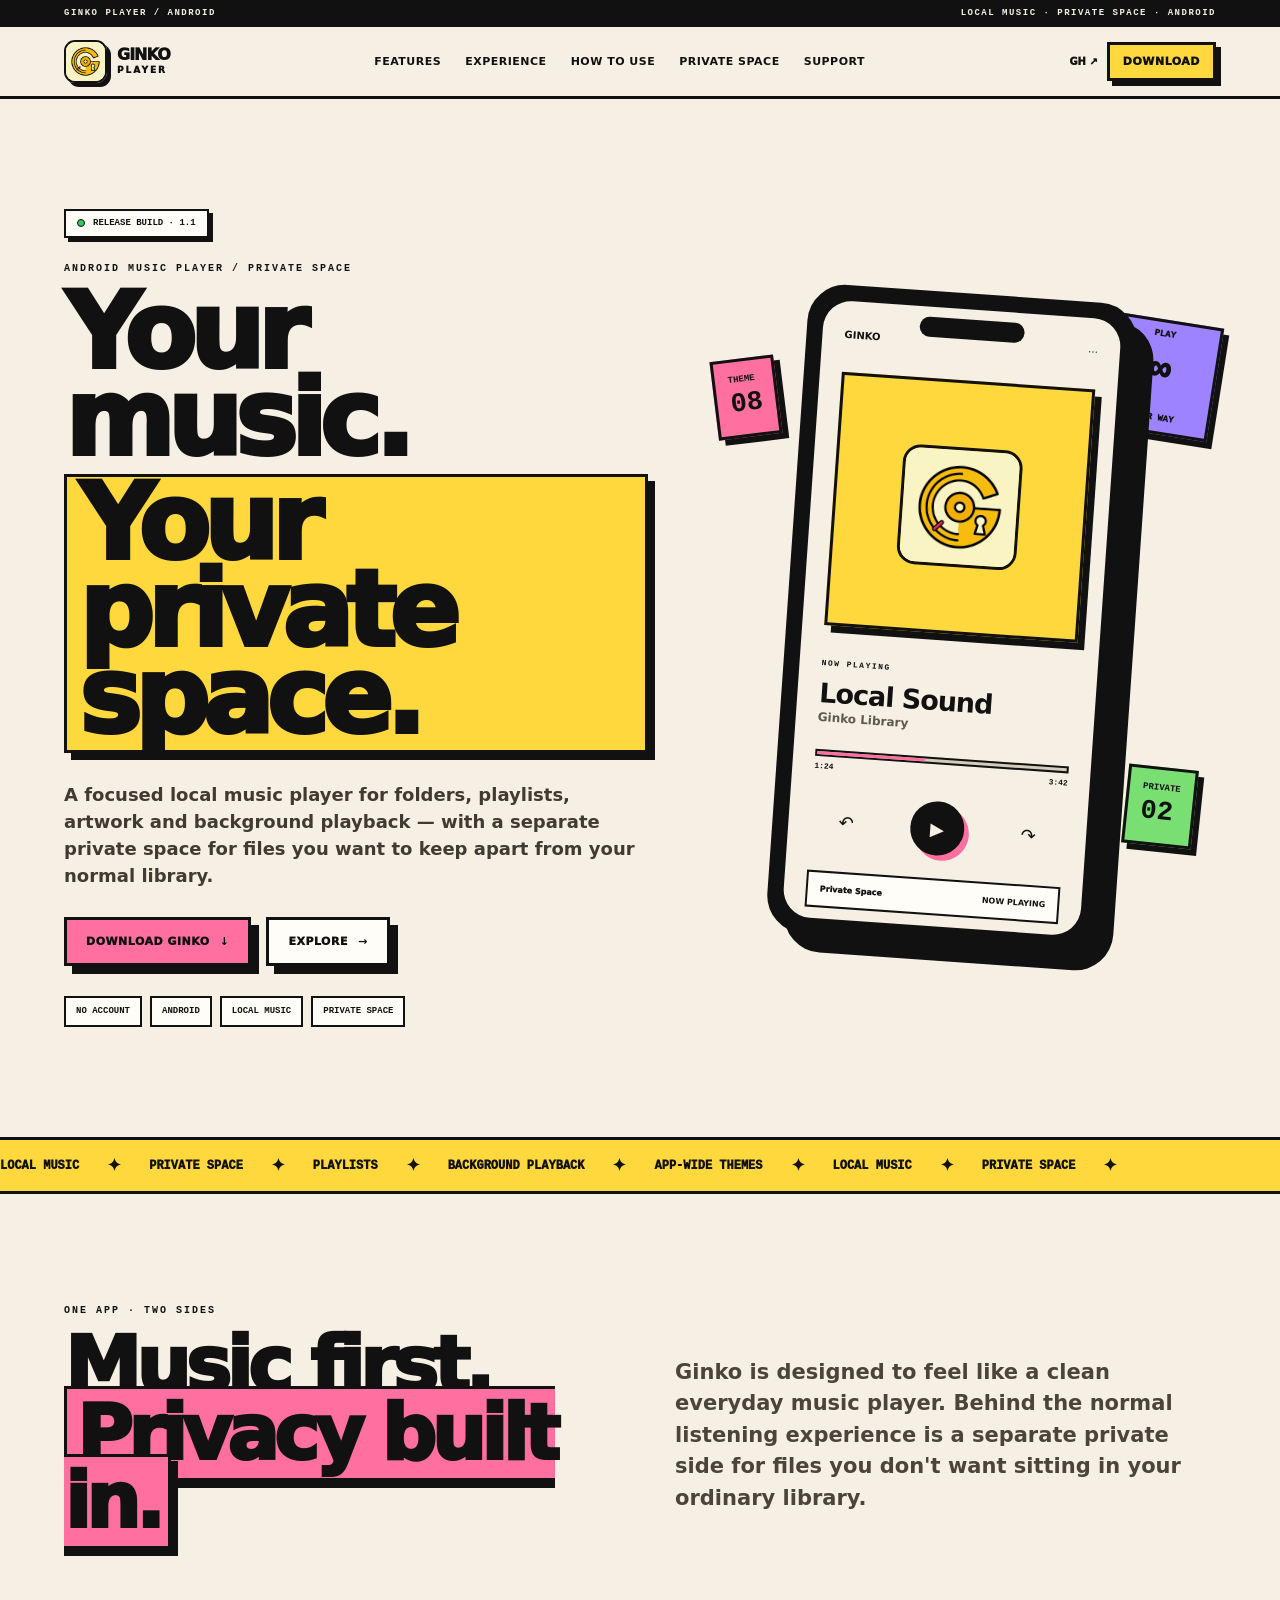
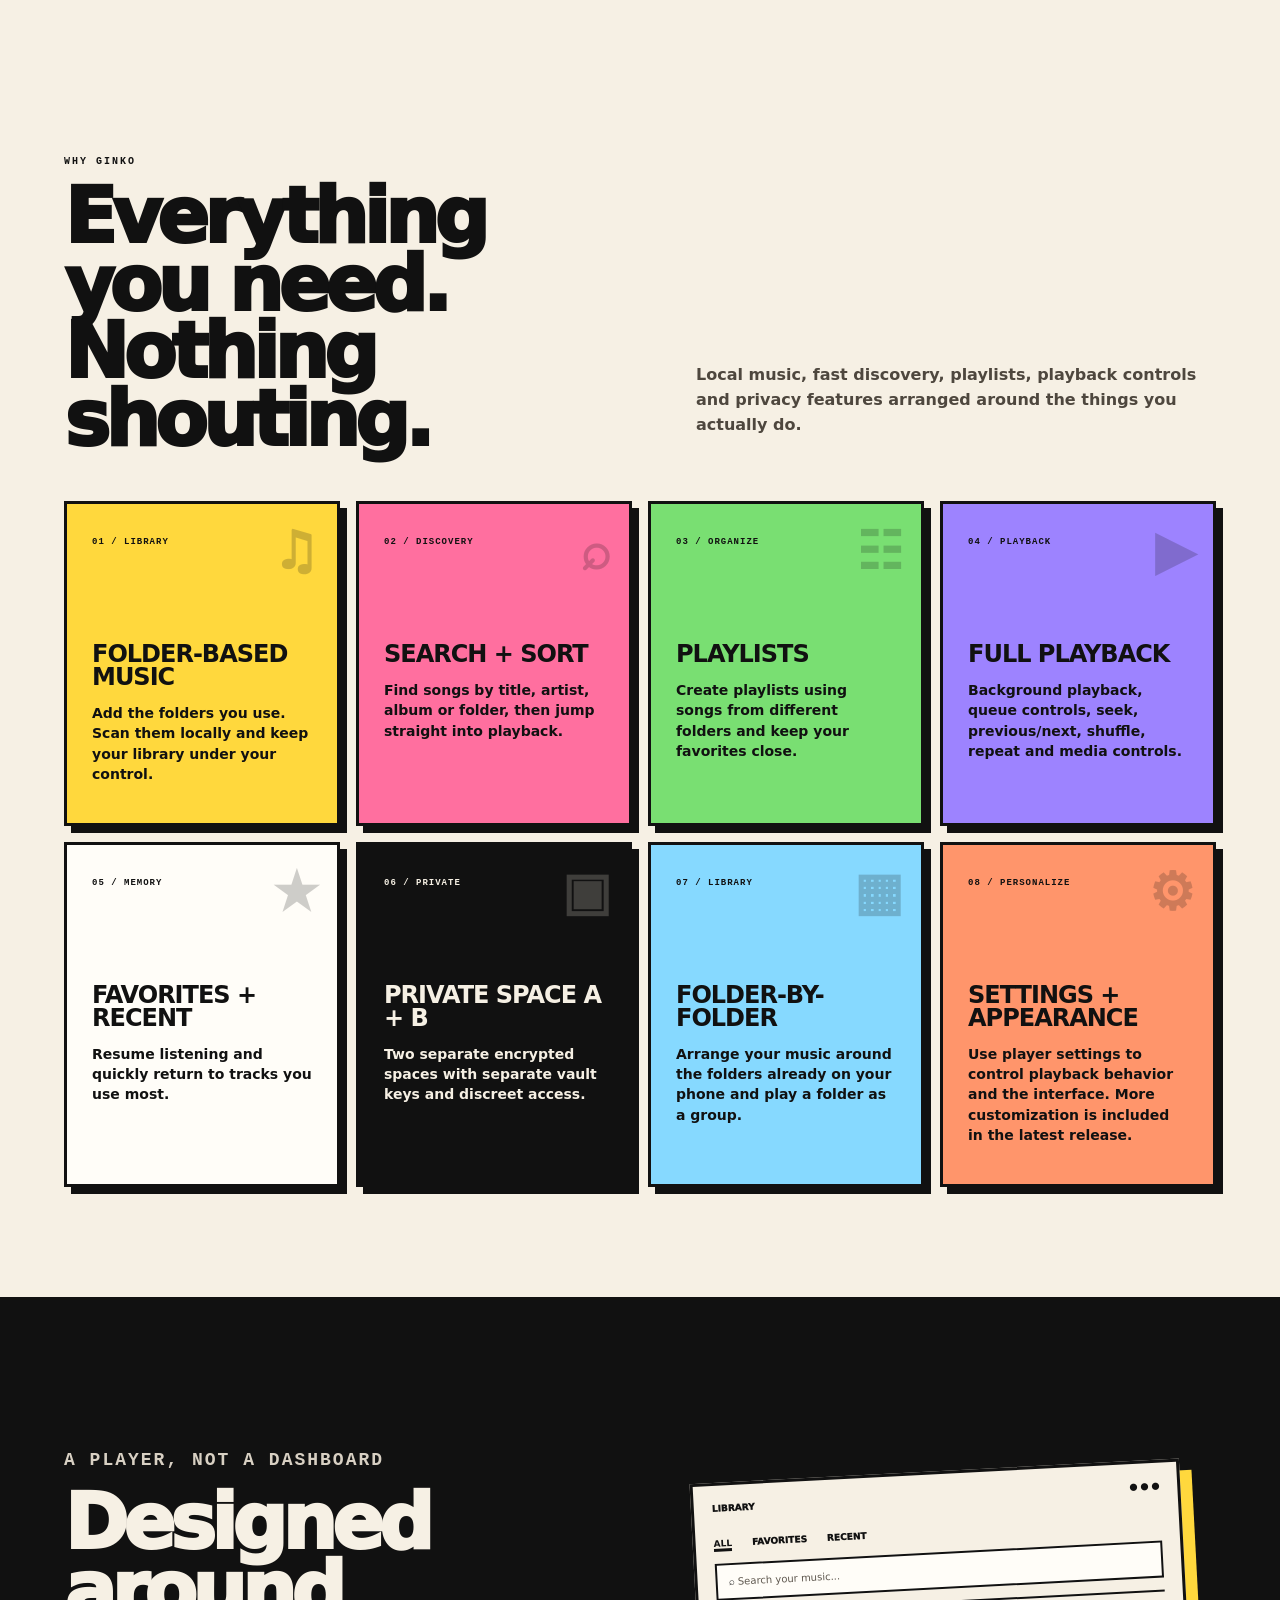
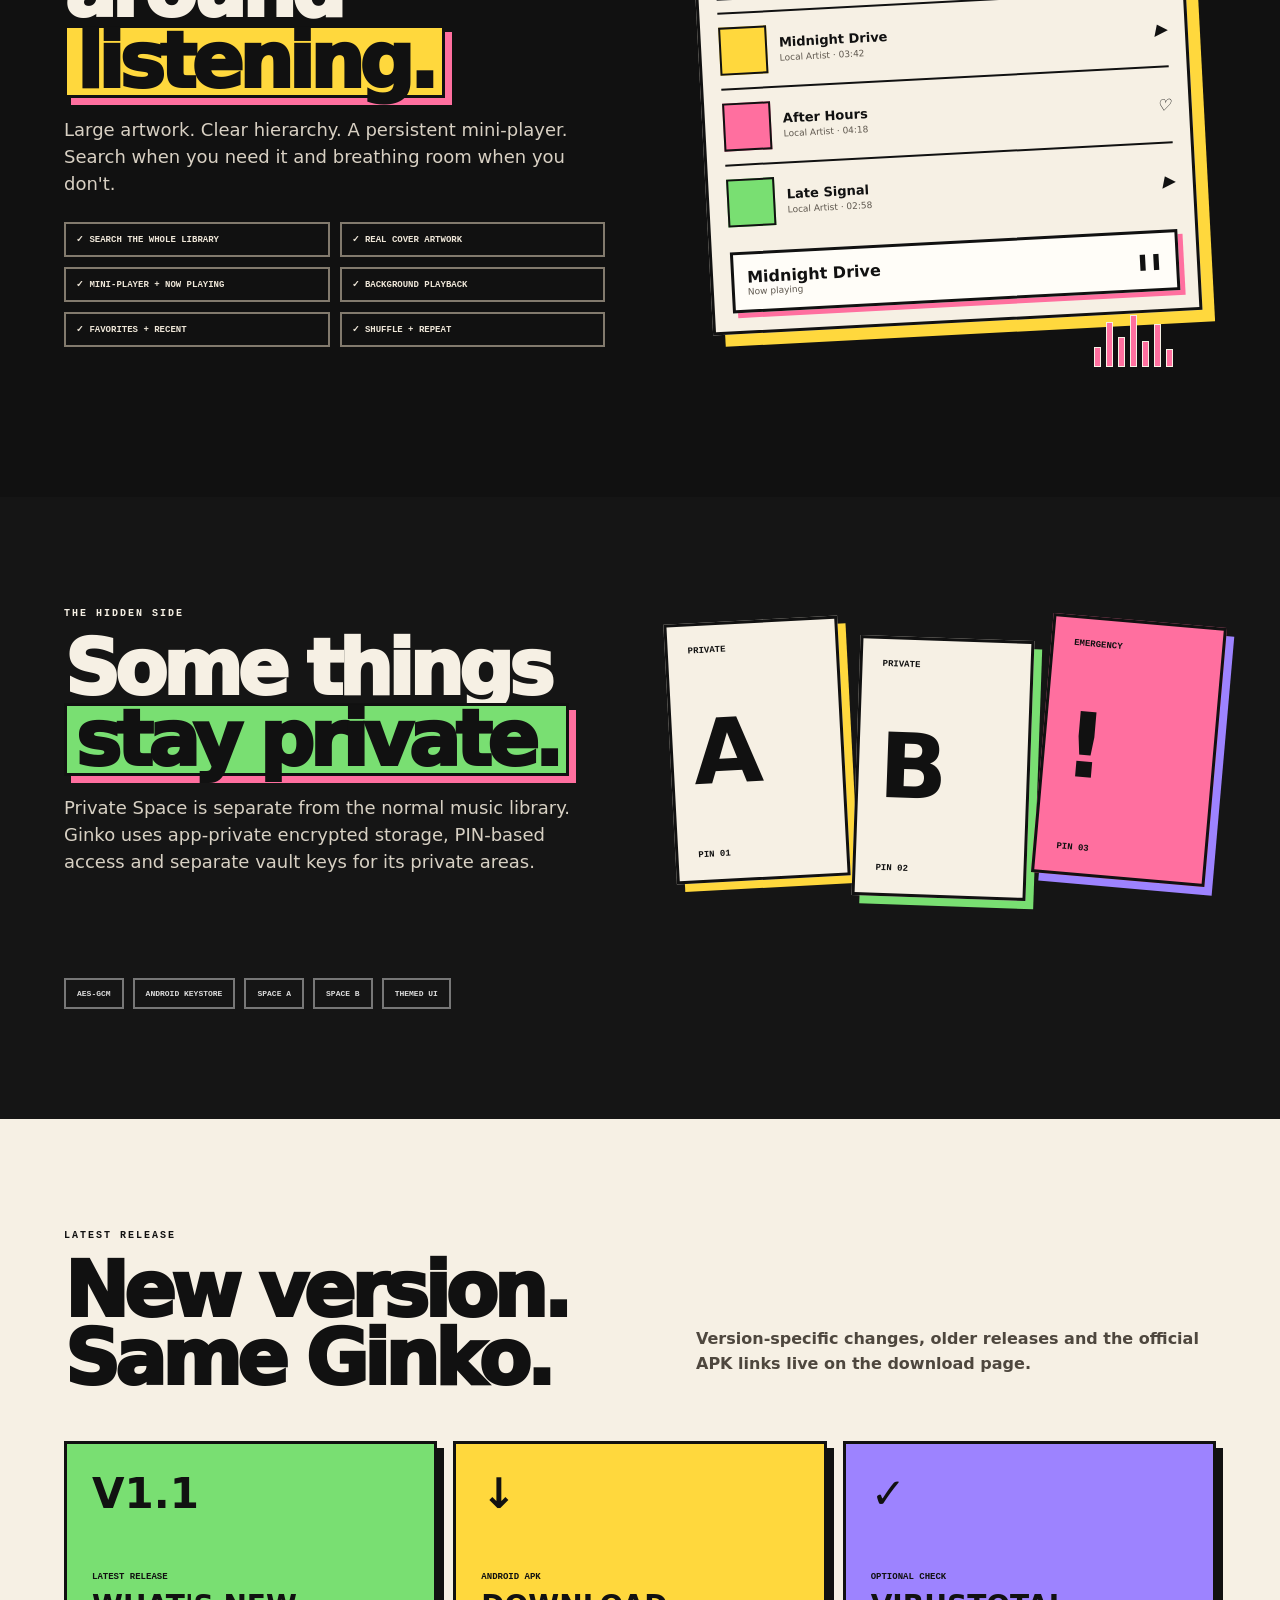
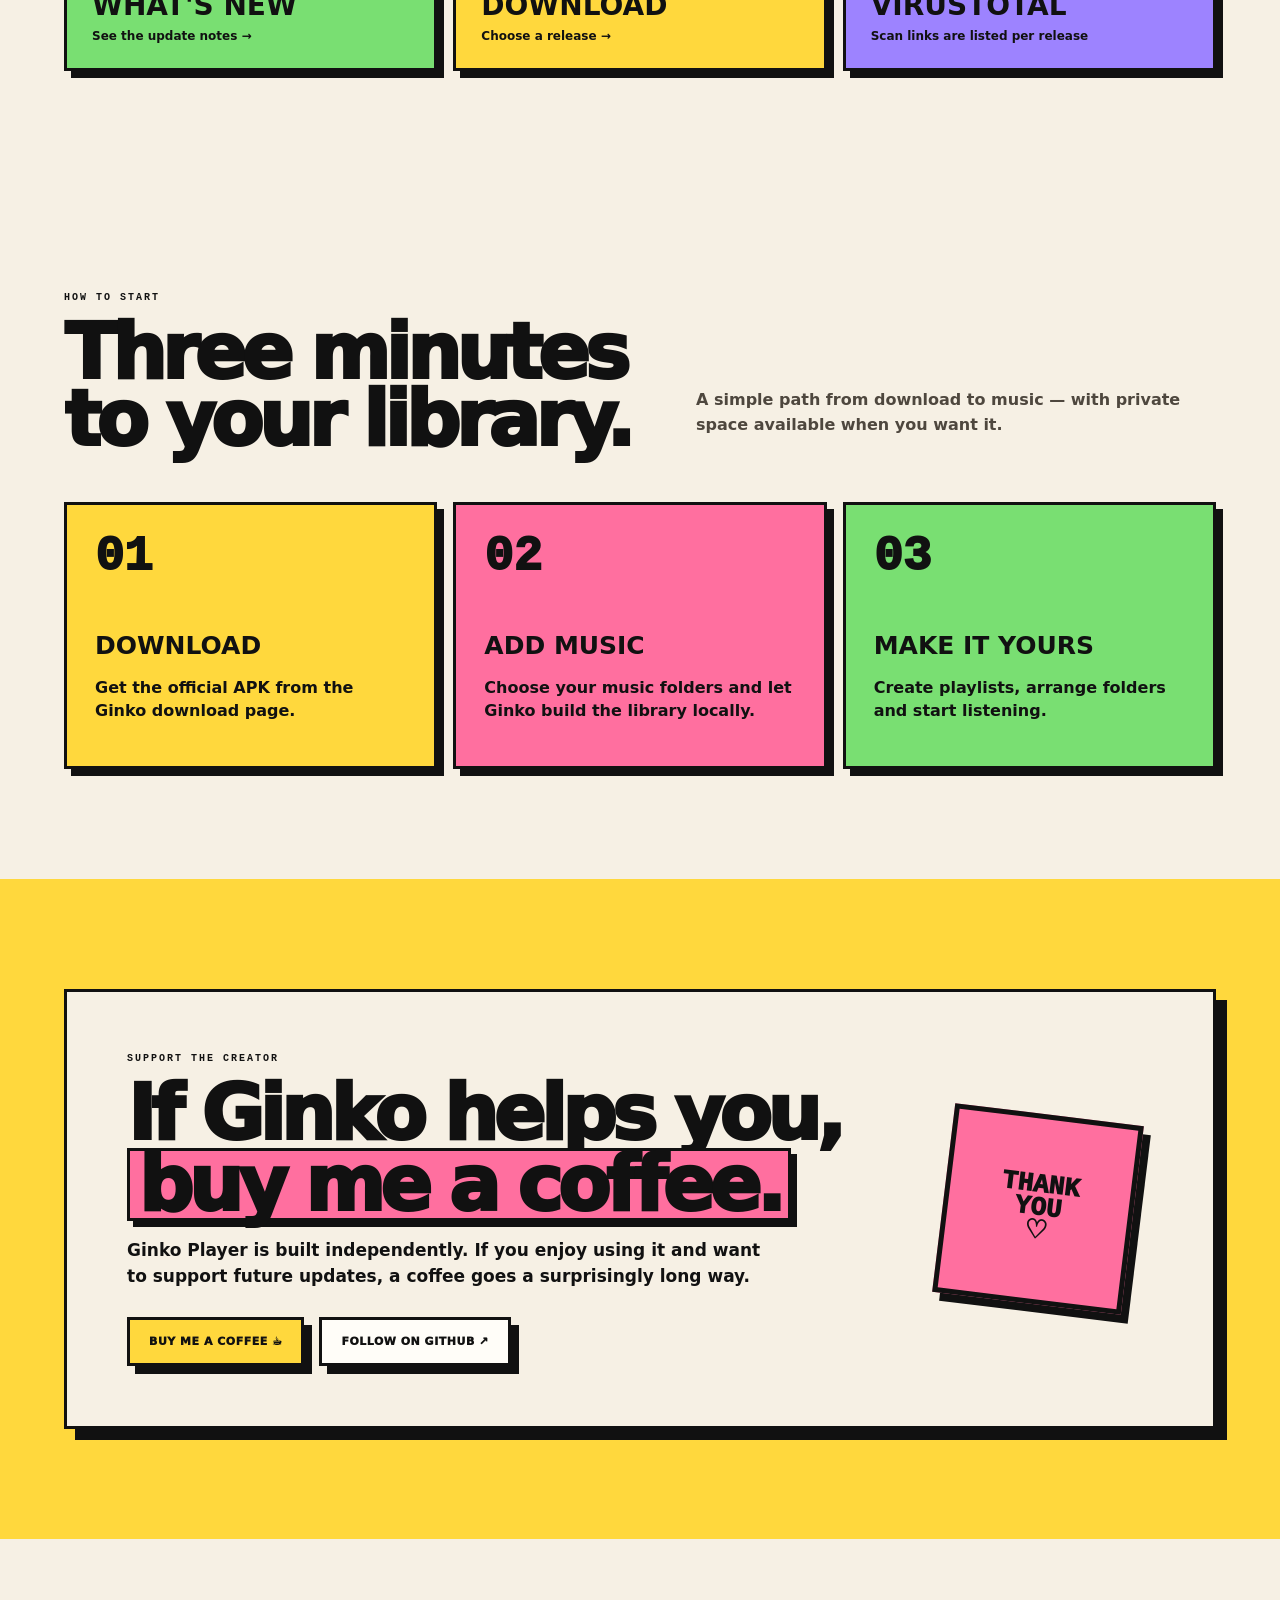
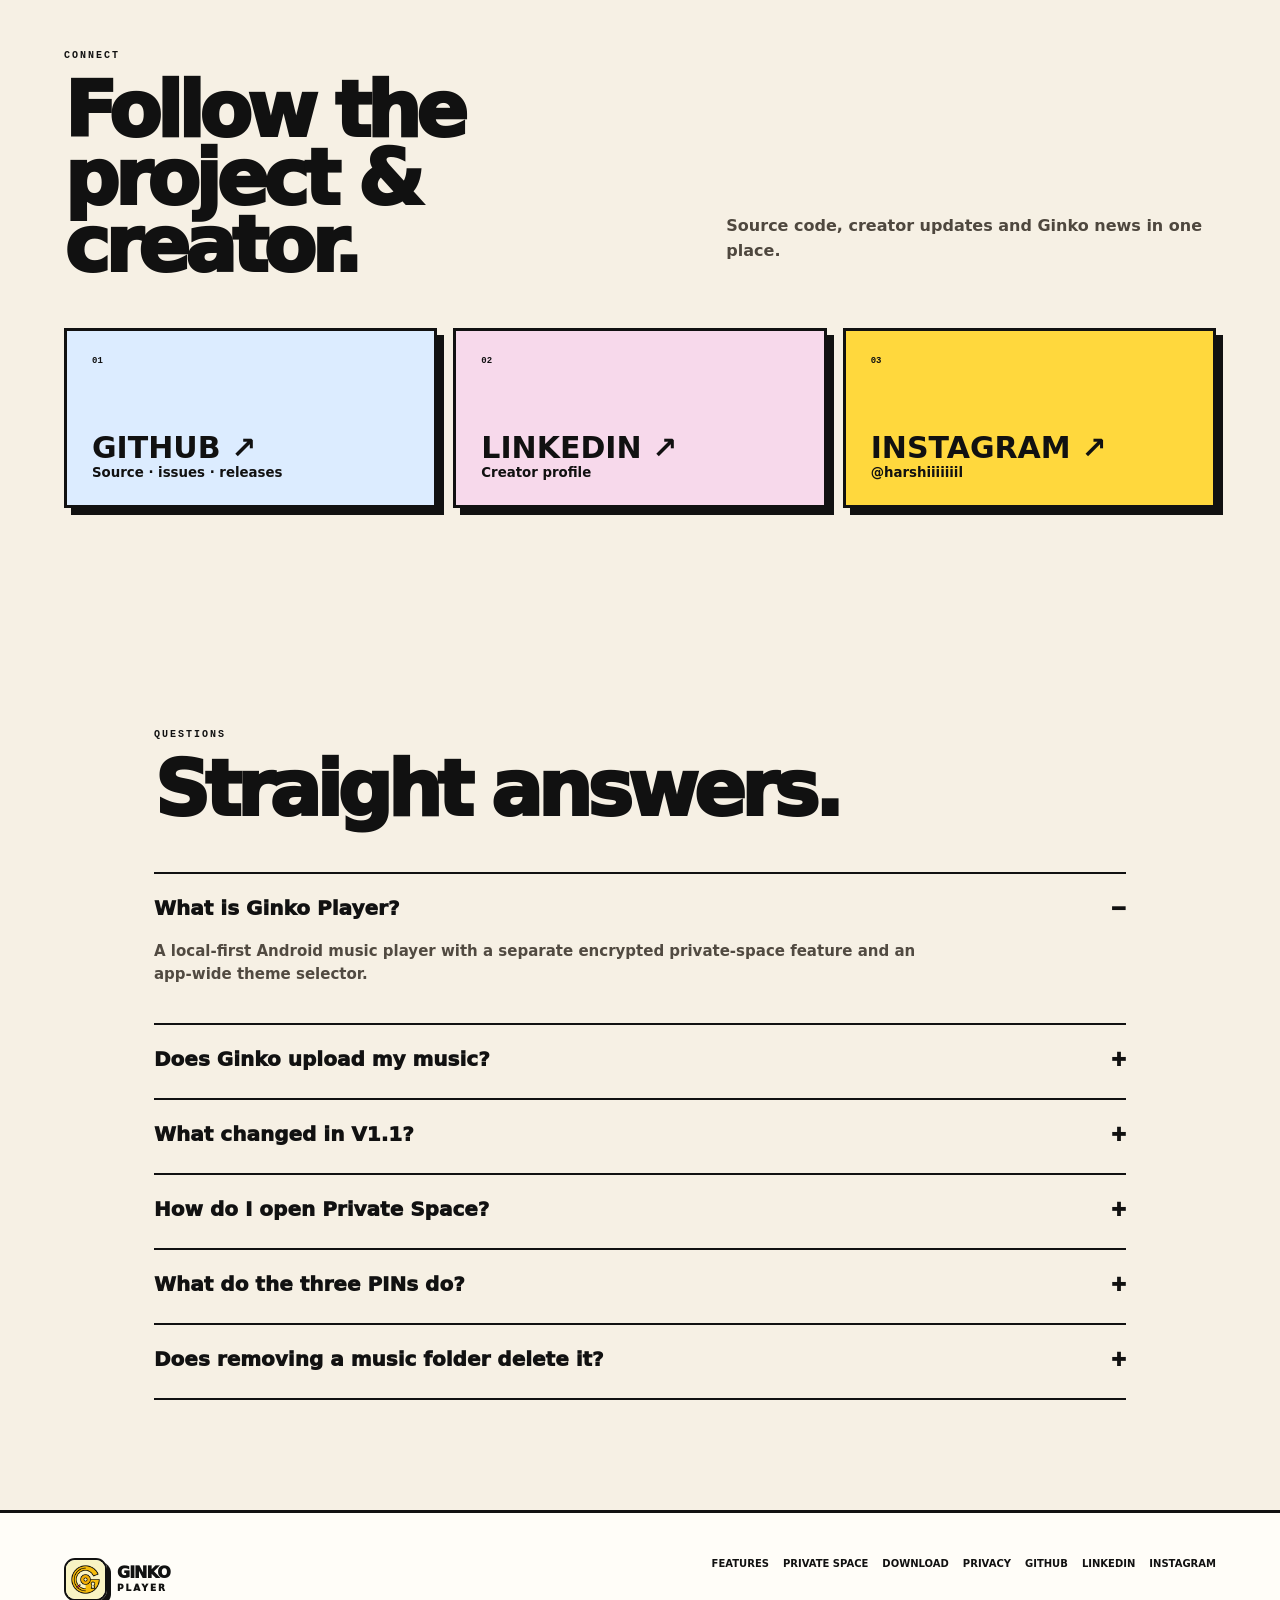
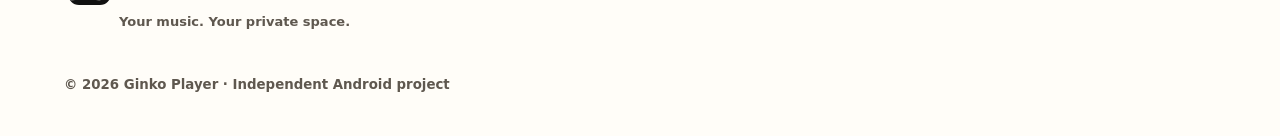
==== commit 9dbcae4b: "Add files via upload" ====
--- a/index.html
+++ b/index.html
@@ -3,7 +3,7 @@
 <head>
 <meta charset="utf-8">
 <meta name="viewport" content="width=device-width,initial-scale=1">
-<meta name="description" content="Ginko Player — a local-first Android music player with playlists, background playback, private encrypted spaces and app-wide themes.">
+<meta name="description" content="Ginko Player — a local-first Android music player with playlists, background playback, folder-based music and private spaces.">
 <meta name="theme-color" content="#f6f0e4">
 <link rel="icon" type="image/png" href="assets/ginko-player-icon.png">
 <meta property="og:title" content="Ginko Player — Your music. Your private space.">
@@ -15,21 +15,21 @@
 <body>
 <div class="cursor-dot" aria-hidden="true"></div>
 <div class="cursor-ring" aria-hidden="true"></div>
-<div class="announcement"><span>GINKO PLAYER / ANDROID</span><span>LOCAL-FIRST · PRIVATE BY DESIGN · 8 THEMES</span></div>
+<div class="announcement"><span>GINKO PLAYER / ANDROID</span><span>LOCAL MUSIC · PRIVATE SPACE · ANDROID</span></div>
 <header class="nav-shell">
   <a class="brand" href="#top" aria-label="Ginko Player home"><img src="assets/ginko-player-icon.png" alt=""><span>GINKO<small>PLAYER</small></span></a>
-  <nav class="desktop-nav" aria-label="Primary navigation"><a href="#features">Features</a><a href="#experience">Experience</a><a href="#themes">Themes</a><a href="#private">Private Space</a><a href="#support">Support</a></nav>
+  <nav class="desktop-nav" aria-label="Primary navigation"><a href="#features">Features</a><a href="#experience">Experience</a><a href="#how-to-use">How to use</a><a href="#private">Private Space</a><a href="#support">Support</a></nav>
   <div class="nav-actions"><a class="nav-social" href="https://github.com/HARSH11L" target="_blank" rel="noopener">GH ↗</a><a class="brutal-button small yellow" href="download/index.html">Download</a></div>
   <button class="menu-toggle" aria-label="Open navigation" aria-expanded="false"><span></span><span></span></button>
 </header>
-<div class="mobile-menu"><a href="#features">Features</a><a href="#experience">Experience</a><a href="#themes">Themes</a><a href="#private">Private Space</a><a href="#support">Support</a><a href="download/index.html">Download Ginko →</a></div>
+<div class="mobile-menu"><a href="#features">Features</a><a href="#experience">Experience</a><a href="#how-to-use">How to use</a><a href="#private">Private Space</a><a href="#support">Support</a><a href="download/index.html">Download Ginko →</a></div>
 <main id="top">
 <section class="hero section-pad">
   <div class="hero-copy reveal">
-    <div class="release-tag"><i></i> RELEASE BUILD · 1.0</div>
-    <p class="eyebrow">ANDROID MUSIC PLAYER / PRIVATE SPACE / THEME ENGINE</p>
+    <div class="release-tag"><i></i> RELEASE BUILD · 1.1</div>
+    <p class="eyebrow">ANDROID MUSIC PLAYER / PRIVATE SPACE</p>
     <h1>Your music.<br><span>Your private space.</span></h1>
-    <p class="hero-lead">A focused local music player for folders, playlists, artwork and background playback — with two encrypted private spaces and a theme system that changes the whole interface.</p>
+    <p class="hero-lead">A focused local music player for folders, playlists, artwork and background playback — with a separate private space for files you want to keep apart from your normal library.</p>
     <div class="button-row"><a class="brutal-button pink magnetic" href="download/index.html">DOWNLOAD GINKO <b>↓</b></a><a class="brutal-button cream magnetic" href="#features">EXPLORE <b>→</b></a></div>
     <div class="hero-meta"><span>NO ACCOUNT</span><span>ANDROID</span><span>LOCAL MUSIC</span><span>PRIVATE SPACE</span></div>
   </div>
@@ -43,7 +43,7 @@
         <small class="phone-label">NOW PLAYING</small><h3>Local Sound</h3><p>Ginko Library</p>
         <div class="phone-progress"><i></i></div><div class="phone-time"><span>1:24</span><span>3:42</span></div>
         <div class="phone-controls"><span>↶</span><b>▶</b><span>↷</span></div>
-        <div class="phone-mini"><span>Private Space</span><b>8 THEMES</b></div>
+        <div class="phone-mini"><span>Private Space</span><b>NOW PLAYING</b></div>
       </div>
     </div>
   </div>
@@ -55,42 +55,36 @@
   <div class="feature-grid">
     <article class="feature-card yellow reveal"><span>01 / LIBRARY</span><div class="feature-icon">♫</div><h3>FOLDER-BASED MUSIC</h3><p>Add the folders you use. Scan them locally and keep your library under your control.</p></article>
     <article class="feature-card pink reveal"><span>02 / DISCOVERY</span><div class="feature-icon">⌕</div><h3>SEARCH + SORT</h3><p>Find songs by title, artist, album or folder, then jump straight into playback.</p></article>
-    <article class="feature-card green reveal"><span>03 / ORGANIZE</span><div class="feature-icon">☷</div><h3>PLAYLISTS</h3><p>Create playlists across your music folders and keep your favorites close.</p></article>
+    <article class="feature-card green reveal"><span>03 / ORGANIZE</span><div class="feature-icon">☷</div><h3>PLAYLISTS</h3><p>Create playlists using songs from different folders and keep your favorites close.</p></article>
     <article class="feature-card purple reveal"><span>04 / PLAYBACK</span><div class="feature-icon">▶</div><h3>FULL PLAYBACK</h3><p>Background playback, queue controls, seek, previous/next, shuffle, repeat and media controls.</p></article>
     <article class="feature-card cream reveal"><span>05 / MEMORY</span><div class="feature-icon">★</div><h3>FAVORITES + RECENT</h3><p>Resume listening and quickly return to tracks you use most.</p></article>
     <article class="feature-card black reveal"><span>06 / PRIVATE</span><div class="feature-icon">▣</div><h3>PRIVATE SPACE A + B</h3><p>Two separate encrypted spaces with separate vault keys and discreet access.</p></article>
-    <article class="feature-card blue reveal"><span>07 / PERSONALIZE</span><div class="feature-icon">◈</div><h3>APP-WIDE THEMES</h3><p>Choose a visual identity and carry it through the player, settings and private areas.</p></article>
-    <article class="feature-card orange reveal"><span>08 / CONTROL</span><div class="feature-icon">⚙</div><h3>SETTINGS + AUTO-LOCK</h3><p>Manage auto-lock, screenshot protection, resume playback, secure cache and themes.</p></article>
+    <article class="feature-card blue reveal"><span>07 / LIBRARY</span><div class="feature-icon">▦</div><h3>FOLDER-BY-FOLDER</h3><p>Arrange your music around the folders already on your phone and play a folder as a group.</p></article>
+    <article class="feature-card orange reveal"><span>08 / PERSONALIZE</span><div class="feature-icon">⚙</div><h3>SETTINGS + APPEARANCE</h3><p>Use player settings to control playback behavior and the interface. More customization is included in the latest release.</p></article>
   </div>
 </section>
 <section id="experience" class="experience section-pad">
   <div class="experience-copy reveal"><p class="eyebrow">A PLAYER, NOT A DASHBOARD</p><h2>Designed around<br><span>listening.</span></h2><p>Large artwork. Clear hierarchy. A persistent mini-player. Search when you need it and breathing room when you don't.</p><div class="check-list"><span>✓ SEARCH THE WHOLE LIBRARY</span><span>✓ REAL COVER ARTWORK</span><span>✓ MINI-PLAYER + NOW PLAYING</span><span>✓ BACKGROUND PLAYBACK</span><span>✓ FAVORITES + RECENT</span><span>✓ SHUFFLE + REPEAT</span></div></div>
   <div class="player-demo reveal delay-1"><div class="demo-window"><div class="demo-top"><span>LIBRARY</span><span>● ● ●</span></div><div class="demo-tabs"><b>ALL</b><span>FAVORITES</span><span>RECENT</span></div><div class="demo-search">⌕ <span>Search your music...</span></div><div class="demo-song"><div class="cover c1"></div><div><b>Midnight Drive</b><small>Local Artist · 03:42</small></div><i>▶</i></div><div class="demo-song"><div class="cover c2"></div><div><b>After Hours</b><small>Local Artist · 04:18</small></div><i>♡</i></div><div class="demo-song"><div class="cover c3"></div><div><b>Late Signal</b><small>Local Artist · 02:58</small></div><i>▶</i></div><div class="demo-now"><div><b>Midnight Drive</b><small>Now playing</small></div><span>❚❚</span></div></div><div class="sound-bars" aria-hidden="true"><i></i><i></i><i></i><i></i><i></i><i></i><i></i></div></div>
 </section>
-<section id="themes" class="section-pad themes-section">
-  <div class="section-heading reveal"><div><p class="eyebrow">THEME ENGINE</p><h2>Change the<br><em>whole mood.</em></h2></div><p>Eight visual directions. One Ginko system. Click a theme to change the live preview.</p></div>
-  <div class="theme-showcase reveal"><div class="theme-preview" id="themePreview"><div class="preview-top"><b>GINKO PLAYER</b><span>☰</span></div><div class="preview-art"><img src="assets/ginko-player-icon.png" alt="Ginko Player preview"></div><small>NOW PLAYING</small><h3>Local Sound</h3><p>Ginko Library</p><div class="preview-progress"><i></i></div><div class="preview-buttons"><span>↶</span><b>▶</b><span>↷</span></div><div class="preview-pill">PRIVATE SPACE · 8 THEMES</div></div><div class="theme-picker" role="listbox" aria-label="Ginko themes">
-    <button class="theme-choice active" data-theme="neo"><i></i><span>01</span><b>Neo Brutalist</b><small>Default Ginko</small></button>
-    <button class="theme-choice" data-theme="chamber"><i></i><span>02</span><b>Chamber Edition</b><small>Midnight metallic</small></button>
-    <button class="theme-choice" data-theme="nocturne"><i></i><span>03</span><b>Nocturne Bloom</b><small>Dark plum</small></button>
-    <button class="theme-choice" data-theme="aether"><i></i><span>04</span><b>Aether</b><small>Cyan violet</small></button>
-    <button class="theme-choice" data-theme="obsidian"><i></i><span>05</span><b>Obsidian</b><small>Graphite blue</small></button>
-    <button class="theme-choice" data-theme="sunset"><i></i><span>06</span><b>Sunset Drive</b><small>Ember rose</small></button>
-    <button class="theme-choice" data-theme="verdant"><i></i><span>07</span><b>Verdant</b><small>Forest mint</small></button>
-    <button class="theme-choice" data-theme="mono"><i></i><span>08</span><b>Monochrome</b><small>Graphite silver</small></button>
-  </div></div>
-</section>
 <section id="private" class="private-section section-pad">
   <div class="private-head reveal"><p class="eyebrow">THE HIDDEN SIDE</p><h2>Some things<br><span>stay private.</span></h2><p>Private Space is separate from the normal music library. Ginko uses app-private encrypted storage, PIN-based access and separate vault keys for its private areas.</p></div>
   <div class="lock-system reveal delay-1"><div class="lock-card"><small>PRIVATE</small><b>A</b><span>PIN 01</span></div><div class="lock-card green"><small>PRIVATE</small><b>B</b><span>PIN 02</span></div><div class="lock-card pink"><small>EMERGENCY</small><b>!</b><span>PIN 03</span></div></div>
   <div class="security-strip reveal"><span>AES-GCM</span><span>ANDROID KEYSTORE</span><span>SPACE A</span><span>SPACE B</span><span>THEMED UI</span></div>
 </section>
-<section class="proof section-pad reveal"><div class="section-heading"><div><p class="eyebrow">RELEASE TRUST</p><h2>Show the proof.<br>Not the hype.</h2></div><p>For an APK release, users should be able to inspect the artifact and verify what they downloaded.</p></div><div class="proof-grid"><a href="download/index.html/#virustotal" class="proof-card green"><b>✓</b><small>MALWARE CHECK</small><h3>VIRUSTOTAL</h3><span>Open the scan report →</span></a><a href="download/index.html/#checksum" class="proof-card yellow"><b>#</b><small>FILE INTEGRITY</small><h3>SHA-256</h3><span>Compare the published hash →</span></a><div class="proof-card purple"><b>01</b><small>PUBLIC RELEASE</small><h3>ANDROID APK</h3><span>Version 1.0 · signed release</span></div></div></section>
-<section class="how section-pad"><div class="section-heading reveal"><div><p class="eyebrow">HOW TO START</p><h2>Three minutes<br>to your library.</h2></div><p>A simple path from download to music — with private space available when you want it.</p></div><div class="steps"><article class="reveal"><b>01</b><h3>DOWNLOAD</h3><p>Get the official APK from the Ginko download page.</p></article><article class="reveal"><b>02</b><h3>ADD MUSIC</h3><p>Choose your music folders and let Ginko build the library locally.</p></article><article class="reveal"><b>03</b><h3>MAKE IT YOURS</h3><p>Create playlists, choose a theme and start listening.</p></article></div></section>
+<section class="proof section-pad reveal">
+  <div class="section-heading"><div><p class="eyebrow">LATEST RELEASE</p><h2>New version.<br>Same Ginko.</h2></div><p>Version-specific changes, older releases and the official APK links live on the download page.</p></div>
+  <div class="proof-grid">
+    <a href="download/index.html" class="proof-card green"><b>V1.1</b><small>LATEST RELEASE</small><h3>WHAT'S NEW</h3><span>See the update notes →</span></a>
+    <a href="download/index.html" class="proof-card yellow"><b>↓</b><small>ANDROID APK</small><h3>DOWNLOAD</h3><span>Choose a release →</span></a>
+    <div class="proof-card purple"><b>✓</b><small>OPTIONAL CHECK</small><h3>VIRUSTOTAL</h3><span>Scan links are listed per release</span></div>
+  </div>
+</section>
+<section class="how section-pad"><div class="section-heading reveal"><div><p class="eyebrow">HOW TO START</p><h2>Three minutes<br>to your library.</h2></div><p>A simple path from download to music — with private space available when you want it.</p></div><div class="steps"><article class="reveal"><b>01</b><h3>DOWNLOAD</h3><p>Get the official APK from the Ginko download page.</p></article><article class="reveal"><b>02</b><h3>ADD MUSIC</h3><p>Choose your music folders and let Ginko build the library locally.</p></article><article class="reveal"><b>03</b><h3>MAKE IT YOURS</h3><p>Create playlists, arrange folders and start listening.</p></article></div></section>
 <section id="support" class="support section-pad reveal"><div class="support-card"><div><p class="eyebrow">SUPPORT THE CREATOR</p><h2>If Ginko helps you,<br><span>buy me a coffee.</span></h2><p>Ginko Player is built independently. If you enjoy using it and want to support future updates, a coffee goes a surprisingly long way.</p><div class="button-row"><a class="brutal-button yellow magnetic" href="https://buymeacoffee.com/harsh1l" target="_blank" rel="noopener">BUY ME A COFFEE ☕</a><a class="brutal-button cream magnetic" href="https://github.com/HARSH11L" target="_blank" rel="noopener">FOLLOW ON GITHUB ↗</a></div></div><div class="coffee-stamp">THANK<br>YOU<br>♡</div></div></section>
 <section class="socials section-pad reveal"><div class="section-heading"><div><p class="eyebrow">CONNECT</p><h2>Follow the<br>project & creator.</h2></div><p>Source code, creator updates and Ginko news in one place.</p></div><div class="social-grid"><a href="https://github.com/HARSH11L" target="_blank" rel="noopener"><span>01</span><b>GITHUB ↗</b><small>Source · issues · releases</small></a><a href="https://www.linkedin.com/in/harshil-rahman-0258a3421/" target="_blank" rel="noopener"><span>02</span><b>LINKEDIN ↗</b><small>Creator profile</small></a><a href="https://instagram.com/harshiiiiiiil" target="_blank" rel="noopener"><span>03</span><b>INSTAGRAM ↗</b><small>@harshiiiiiiil</small></a></div></section>
-<section class="faq section-pad reveal"><div class="section-heading"><div><p class="eyebrow">QUESTIONS</p><h2>Straight answers.</h2></div></div><details open><summary>What is Ginko Player?</summary><p>A local-first Android music player with a separate encrypted private-space feature and an app-wide theme selector.</p></details><details><summary>Does Ginko upload my music?</summary><p>Ginko is designed around local music stored on your device. It is not a cloud music service.</p></details><details><summary>Can I change the theme?</summary><p>Yes. Ginko includes Neo Brutalist, Chamber Edition, Nocturne Bloom, Aether, Obsidian, Sunset Drive, Verdant and Monochrome.</p></details><details><summary>How do I open Private Space?</summary><p>From the normal player, tap the center artwork 7 times within the short entry window to reveal the private-space route.</p></details><details><summary>What do the three PINs do?</summary><p>PIN 1 opens Private Space A, PIN 2 opens Private Space B and PIN 3 is reserved for emergency wipe.</p></details><details><summary>Does removing a music folder delete it?</summary><p>No. Removing a folder from Ginko removes it from the player's library configuration; it does not intentionally delete the physical folder.</p></details></section>
+<section class="faq section-pad reveal"><div class="section-heading"><div><p class="eyebrow">QUESTIONS</p><h2>Straight answers.</h2></div></div><details open><summary>What is Ginko Player?</summary><p>A local-first Android music player with a separate encrypted private-space feature and an app-wide theme selector.</p></details><details><summary>Does Ginko upload my music?</summary><p>Ginko is designed around local music stored on your device. It is not a cloud music service.</p></details><details><summary>What changed in V1.1?</summary><p>Version-specific changes are listed on the download page so the homepage stays focused on the app itself.</p></details><details><summary>How do I open Private Space?</summary><p>From the normal player, tap the center artwork 7 times within the short entry window to reveal the private-space route.</p></details><details><summary>What do the three PINs do?</summary><p>PIN 1 opens Private Space A, PIN 2 opens Private Space B and PIN 3 is reserved for emergency wipe.</p></details><details><summary>Does removing a music folder delete it?</summary><p>No. Removing a folder from Ginko removes it from the player's library configuration; it does not intentionally delete the physical folder.</p></details></section>
 </main>
-<footer><div class="footer-main"><a class="brand" href="#top"><img src="assets/ginko-player-icon.png" alt=""><span>GINKO<small>PLAYER</small></span></a><p>Your music. Your private space.</p></div><div class="footer-links"><a href="#features">Features</a><a href="#themes">Themes</a><a href="#private">Private Space</a><a href="download/index.html">Download</a><a href="privacy.html">Privacy</a><a href="https://github.com/HARSH11L" target="_blank" rel="noopener">GitHub</a><a href="https://www.linkedin.com/in/harshil-rahman-0258a3421/" target="_blank" rel="noopener">LinkedIn</a><a href="https://instagram.com/harshiiiiiiil" target="_blank" rel="noopener">Instagram</a></div><small>© 2026 Ginko Player · Independent Android project</small></footer>
+<footer><div class="footer-main"><a class="brand" href="#top"><img src="assets/ginko-player-icon.png" alt=""><span>GINKO<small>PLAYER</small></span></a><p>Your music. Your private space.</p></div><div class="footer-links"><a href="#features">Features</a><a href="#private">Private Space</a><a href="download/index.html">Download</a><a href="privacy.html">Privacy</a><a href="https://github.com/HARSH11L" target="_blank" rel="noopener">GitHub</a><a href="https://www.linkedin.com/in/harshil-rahman-0258a3421/" target="_blank" rel="noopener">LinkedIn</a><a href="https://instagram.com/harshiiiiiiil" target="_blank" rel="noopener">Instagram</a></div><small>© 2026 Ginko Player · Independent Android project</small></footer>
 <script src="script.js"></script>
 </body></html>
